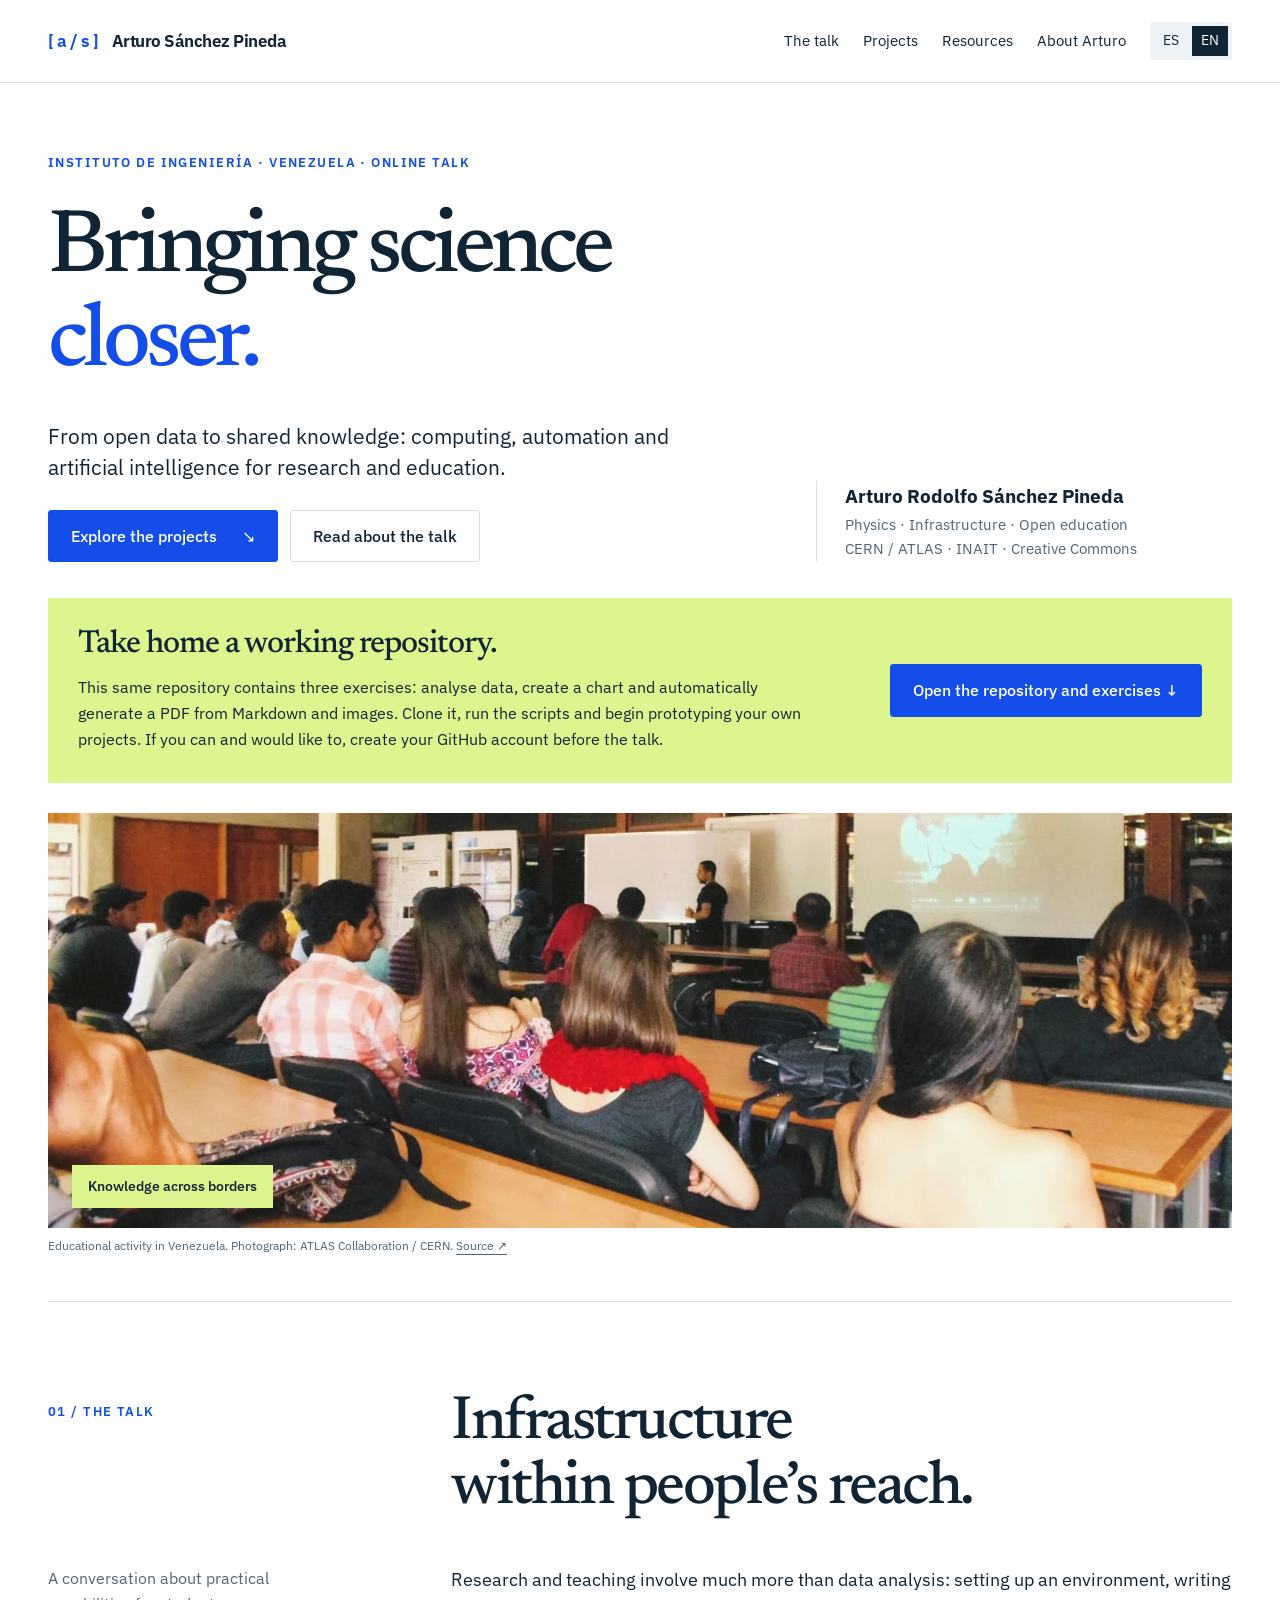
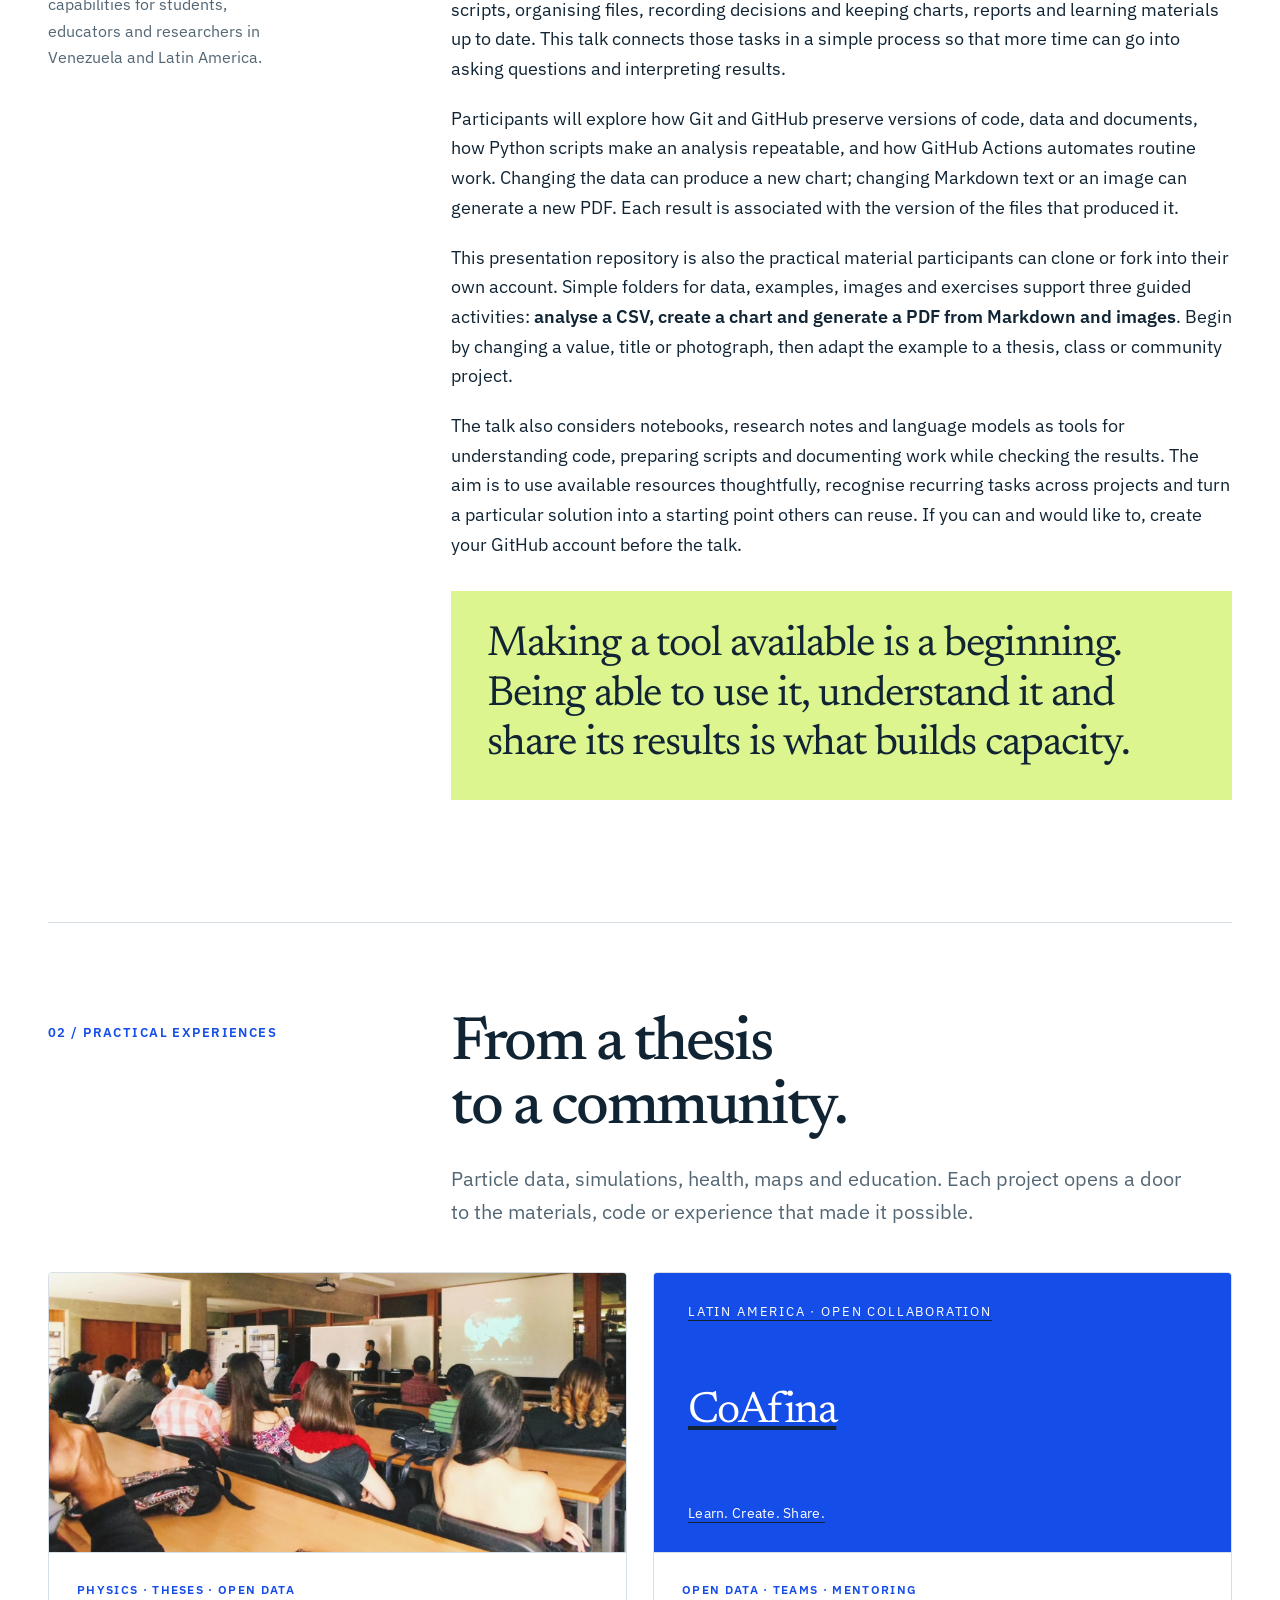
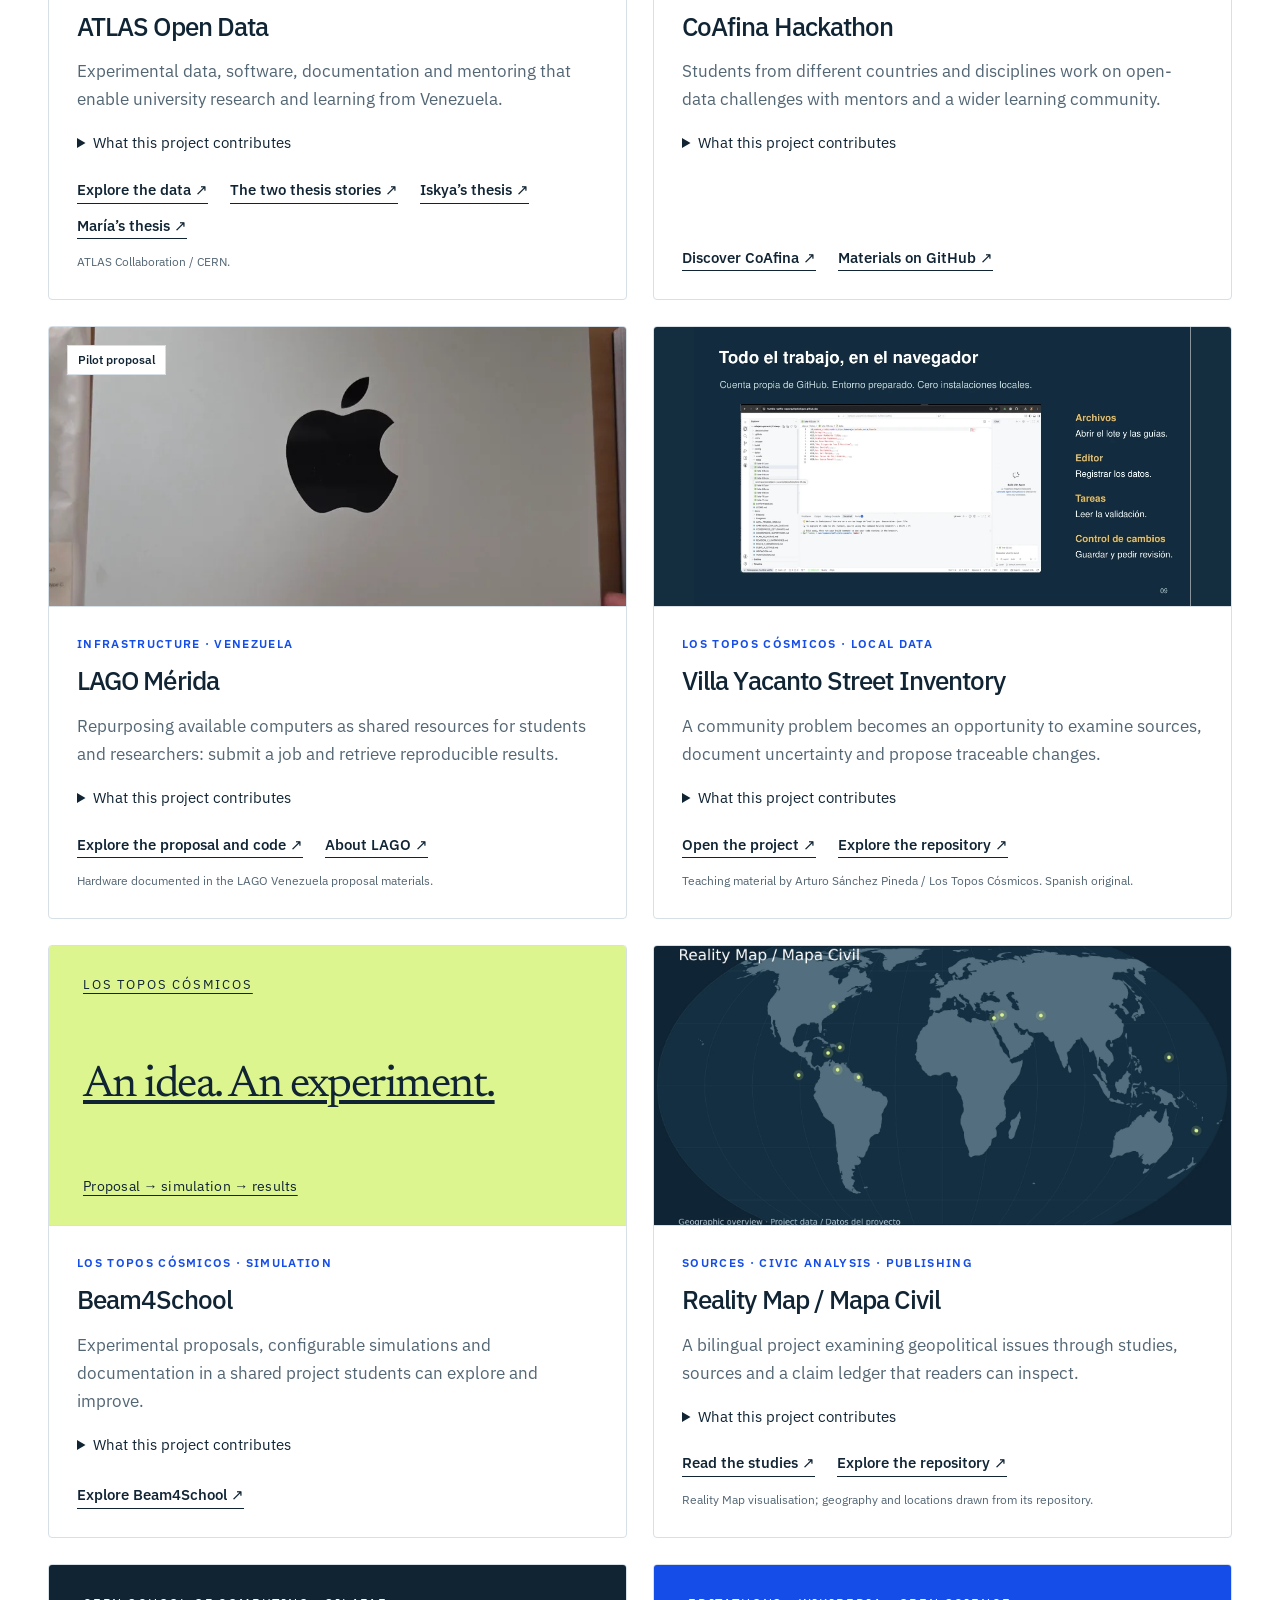
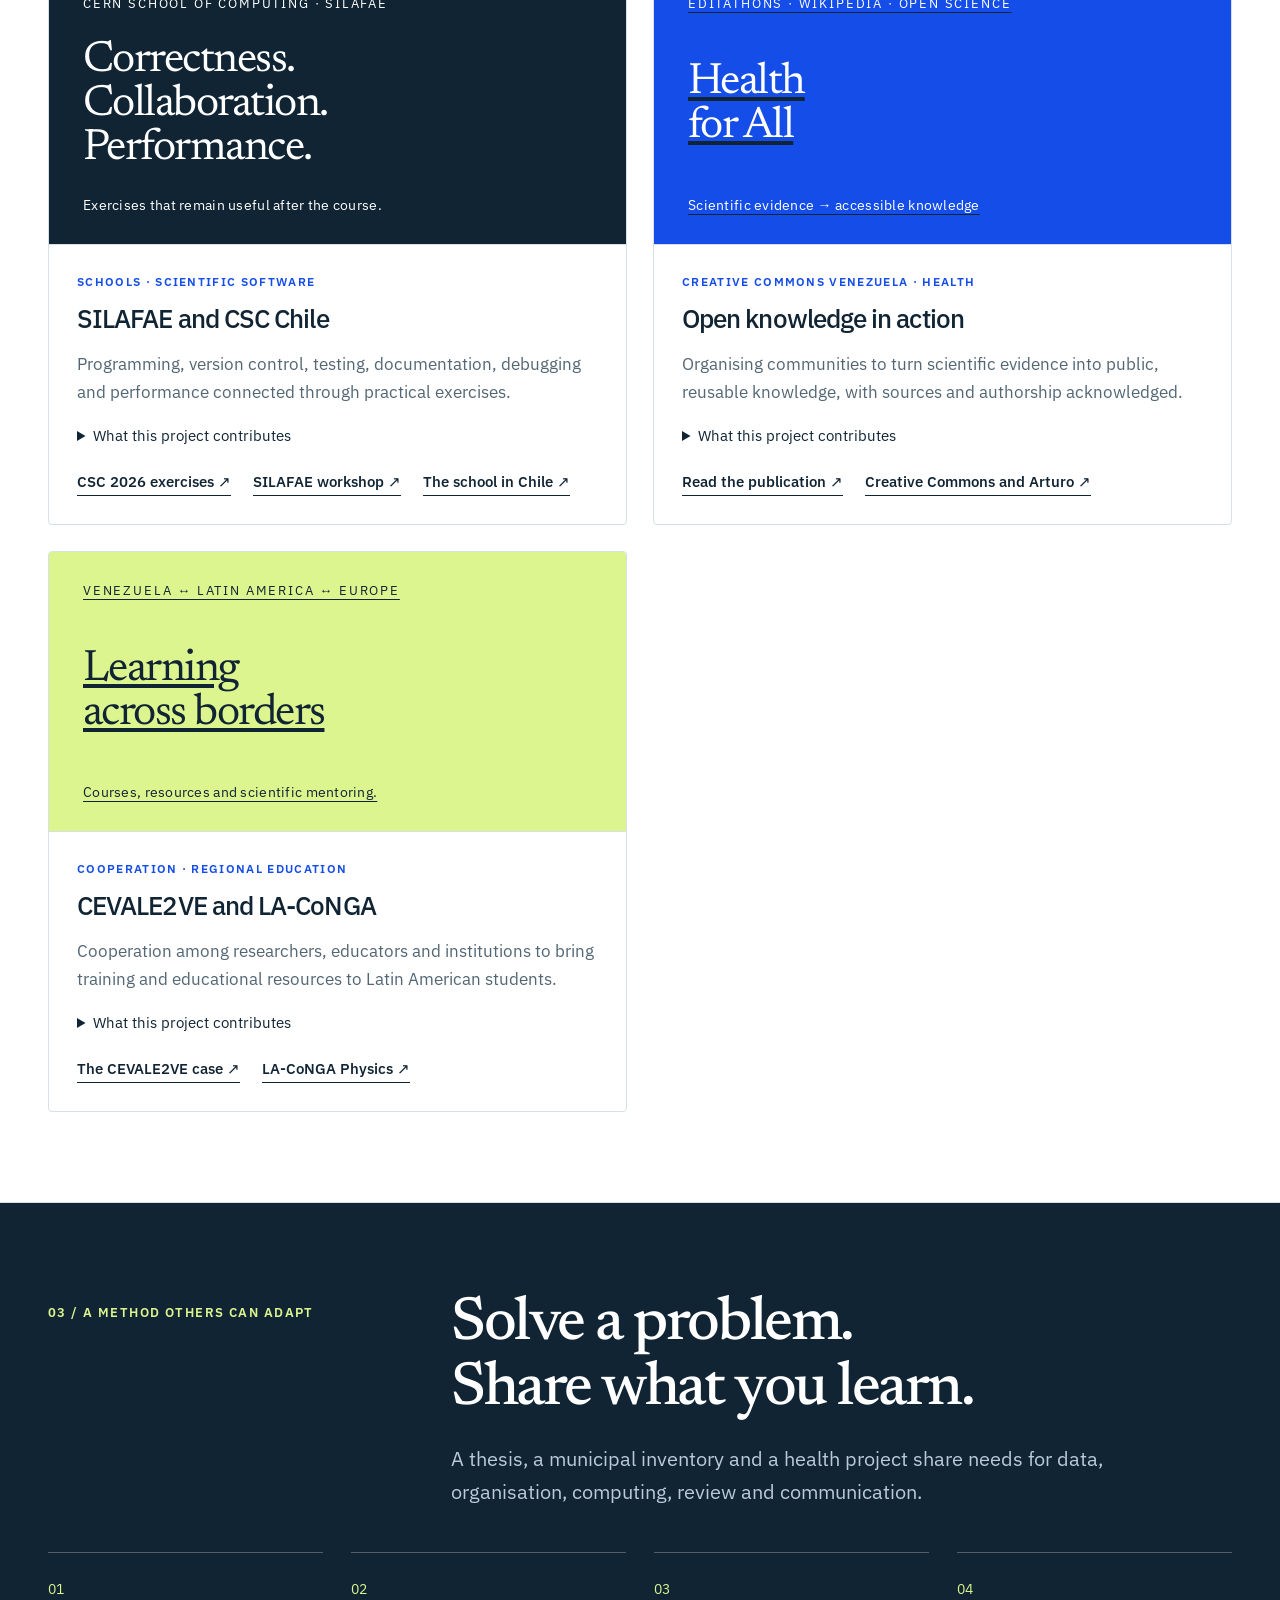
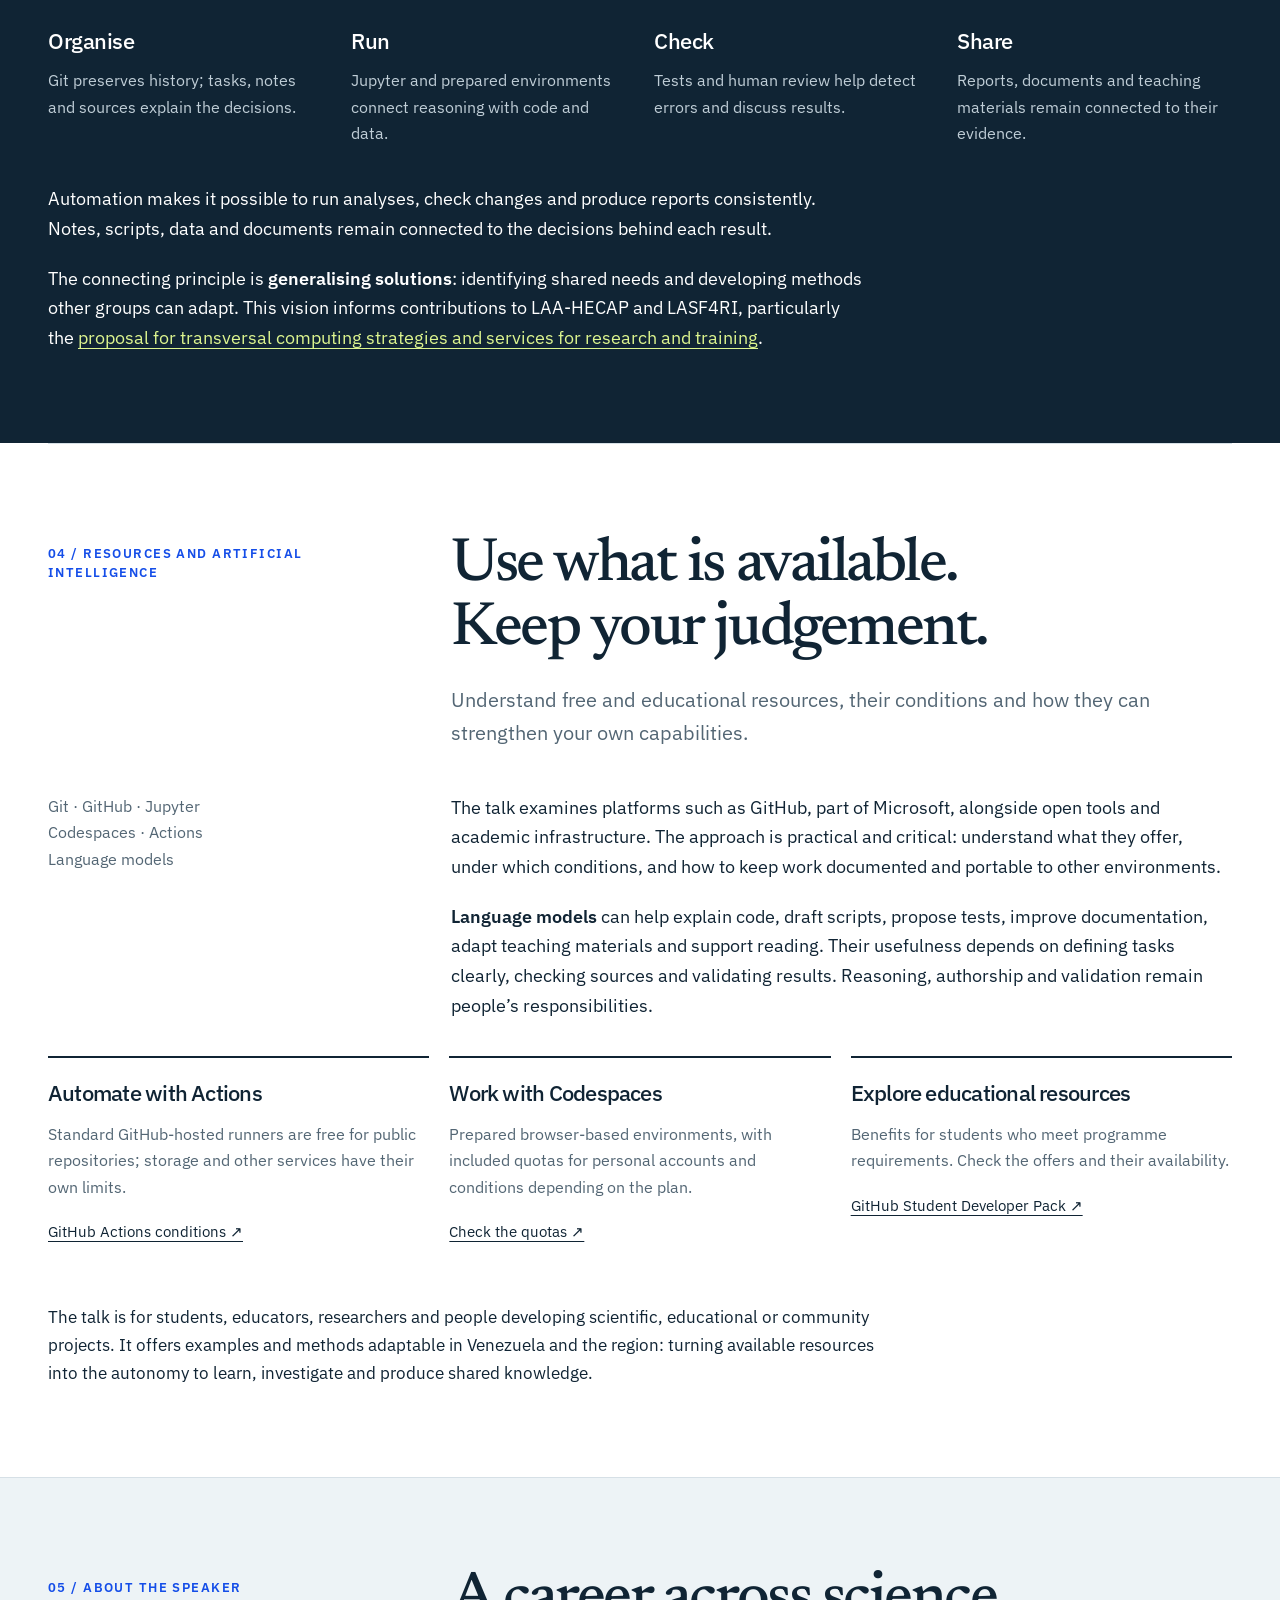
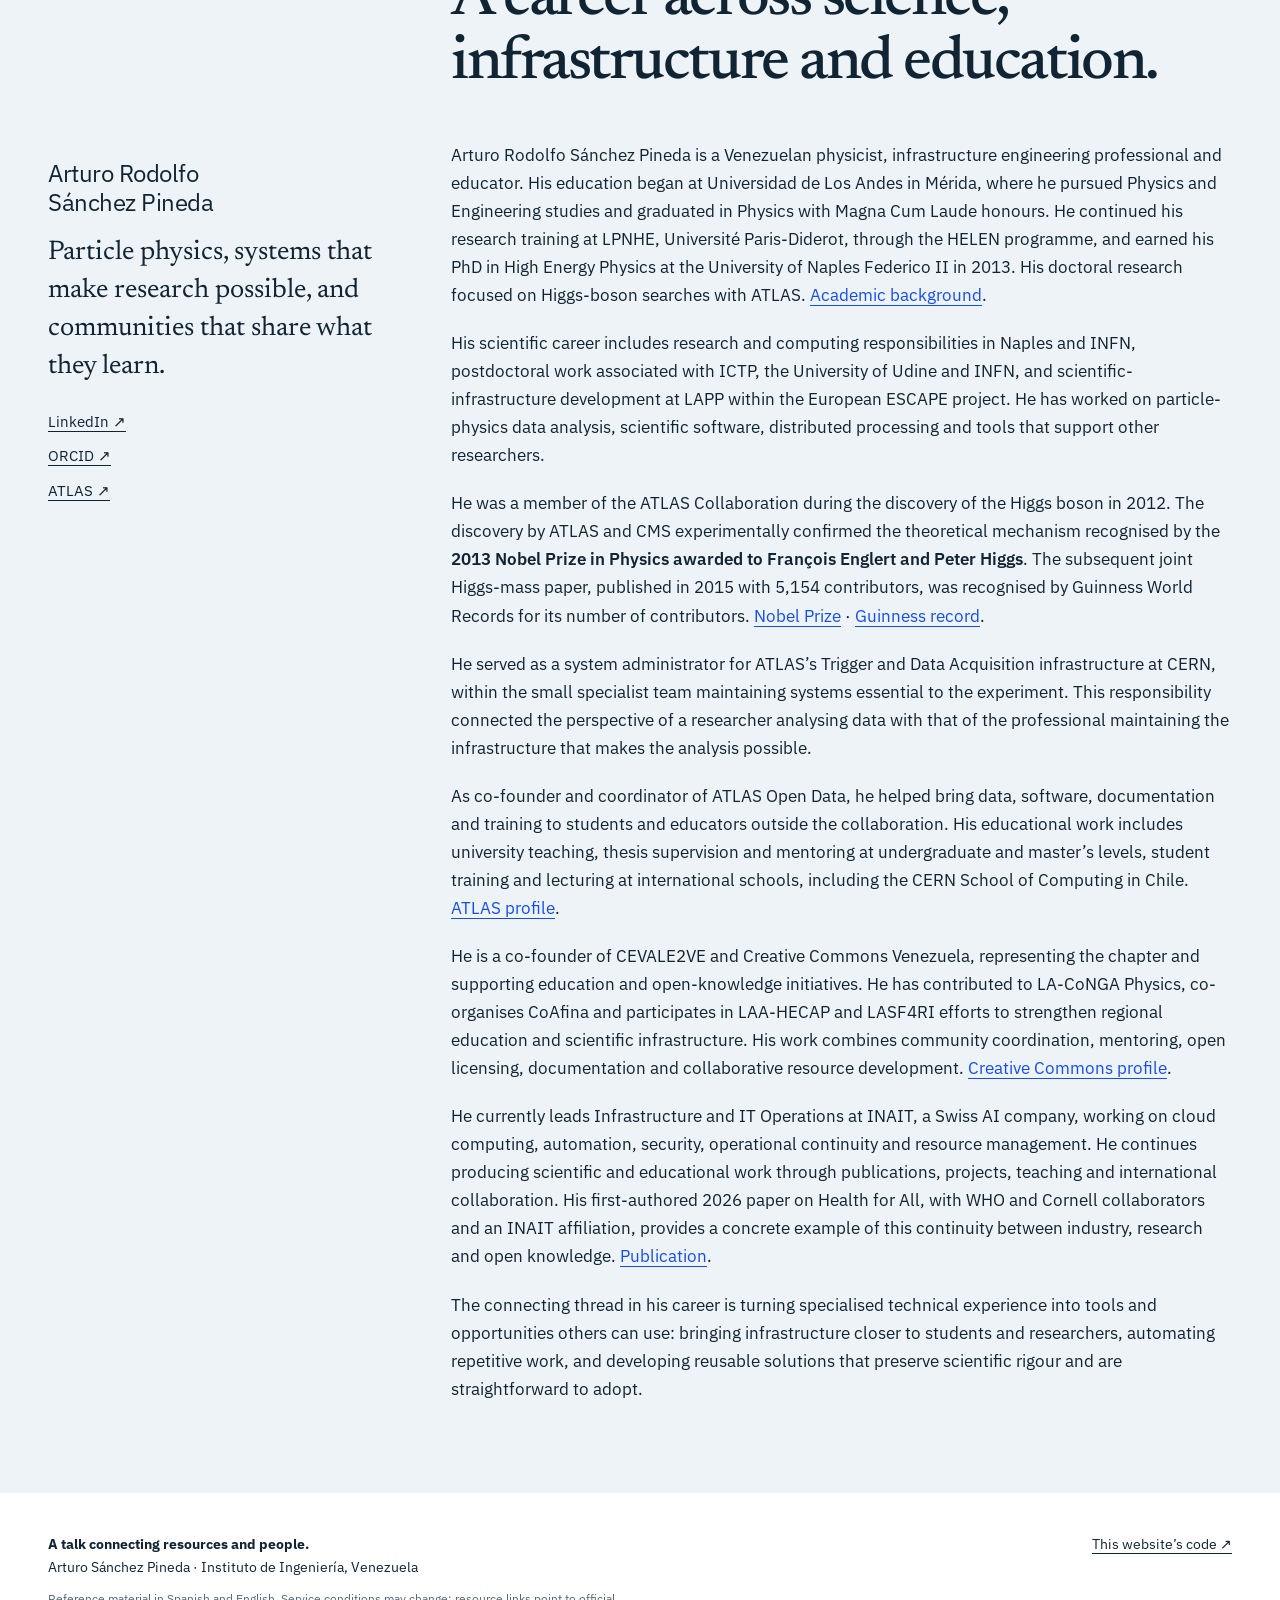
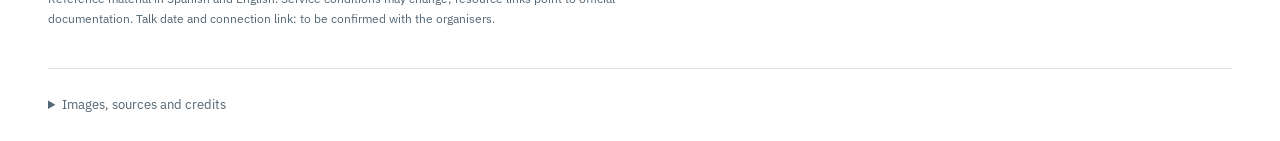
==== web/en.html @ 9b4fb4ff "Add bilingual presentation and three practical exercises" ====
<!doctype html>
<html lang="en"><head><meta charset="utf-8"><meta name="viewport" content="width=device-width,initial-scale=1">
<title>From Open Data to Shared Knowledge — Arturo Sánchez Pineda</title><meta name="description" content="An online talk by Arturo Sánchez Pineda for Instituto de Ingeniería, Venezuela. Computing, automation and artificial intelligence for research and education.">
<meta name="author" content="Arturo Rodolfo Sánchez Pineda"><meta name="theme-color" content="#102434">
<meta property="og:image" content="https://artfisica.github.io/presentacion-Instituto-de-Ingenieria-Venezuela/assets/atlas-venezuela.webp"><meta property="og:image:alt" content="Arturo teaching at an ATLAS Open Data educational event in Venezuela."><meta property="og:type" content="website"><meta property="og:title" content="From Open Data to Shared Knowledge"><meta property="og:description" content="An online talk by Arturo Sánchez Pineda for Instituto de Ingeniería, Venezuela. Computing, automation and artificial intelligence for research and education."><meta property="og:locale" content="en_US"><meta property="og:url" content="https://artfisica.github.io/presentacion-Instituto-de-Ingenieria-Venezuela/en.html">
<link rel="canonical" href="https://artfisica.github.io/presentacion-Instituto-de-Ingenieria-Venezuela/en.html"><link rel="alternate" hreflang="es" href="https://artfisica.github.io/presentacion-Instituto-de-Ingenieria-Venezuela/"><link rel="alternate" hreflang="en" href="https://artfisica.github.io/presentacion-Instituto-de-Ingenieria-Venezuela/en.html"><link rel="alternate" hreflang="x-default" href="https://artfisica.github.io/presentacion-Instituto-de-Ingenieria-Venezuela/">
<link rel="icon" type="image/svg+xml" href="assets/favicon.svg"><link rel="stylesheet" href="assets/style.css">
<link rel="preload" href="assets/fonts/ibm-plex-sans-latin-wght-normal.woff2" as="font" type="font/woff2" crossorigin>
</head><body>
<a class="skip" href="#main">Skip to content</a>
<header class="topbar"><nav class="wrap nav" aria-label="Main"><a class="brand" href="#"><span aria-hidden="true">[ a / s ]</span> Arturo Sánchez Pineda</a><div class="navlinks"><a href="#charla">The talk</a><a href="#proyectos">Projects</a><a href="#recursos">Resources</a><a href="#arturo">About Arturo</a><div class="language" aria-label="Language"><a href="index.html" lang="es" hreflang="es" class="" >ES</a><a href="en.html" lang="en" hreflang="en" class="selected" aria-current="page">EN</a></div></div></nav></header>
<main id="main">
<section class="hero wrap" aria-labelledby="hero-title"><div class="eyebrow">Instituto de Ingeniería · Venezuela · Online talk</div><h1 id="hero-title">Bringing science<br><em>closer.</em></h1>
<div class="hero-bottom"><div><p class="subtitle">From open data to shared knowledge: computing, automation and artificial intelligence for research and education.</p><div class="actions"><a class="button" href="#proyectos">Explore the projects <span aria-hidden="true">↘</span></a><a class="button secondary" href="#charla">Read about the talk</a></div></div><p class="speaker"><strong>Arturo Rodolfo Sánchez Pineda</strong>Physics · Infrastructure · Open education<br>CERN / ATLAS · INAIT · Creative Commons</p></div>
<aside class="takeaway"><div><h2>Take home a working repository.</h2><p>This same repository contains three exercises: analyse data, create a chart and automatically generate a PDF from Markdown and images. Clone it, run the scripts and begin prototyping your own projects. If you can and would like to, create your GitHub account before the talk.</p></div><a class="button" href="https://github.com/artfisica/presentacion-Instituto-de-Ingenieria-Venezuela#ejercicios">Open the repository and exercises ↓</a></aside>
<figure><div class="hero-image"><img src="assets/atlas-venezuela.webp" width="1600" height="799" alt="Arturo teaching at an ATLAS Open Data educational event in Venezuela." fetchpriority="high"><span class="image-label">Knowledge across borders</span></div><figcaption class="caption">Educational activity in Venezuela. Photograph: ATLAS Collaboration / CERN. <a href="https://atlas.cern/updates/blog/HEP-education-worldwide-with-atlas-open-data">Source ↗</a></figcaption></figure></section>
<section class="section wrap" id="charla"><div class="section-head"><div class="eyebrow">01 / The talk</div><h2>Infrastructure<br>within people’s reach.</h2></div><div class="intro-grid"><aside class="side-note">A conversation about practical capabilities for students, educators and researchers in Venezuela and Latin America.</aside><div class="prose"><p>Research and teaching involve much more than data analysis: setting up an environment, writing scripts, organising files, recording decisions and keeping charts, reports and learning materials up to date. This talk connects those tasks in a simple process so that more time can go into asking questions and interpreting results.</p><p>Participants will explore how Git and GitHub preserve versions of code, data and documents, how Python scripts make an analysis repeatable, and how GitHub Actions automates routine work. Changing the data can produce a new chart; changing Markdown text or an image can generate a new PDF. Each result is associated with the version of the files that produced it.</p><p>This presentation repository is also the practical material participants can clone or fork into their own account. Simple folders for data, examples, images and exercises support three guided activities: <strong>analyse a CSV, create a chart and generate a PDF from Markdown and images</strong>. Begin by changing a value, title or photograph, then adapt the example to a thesis, class or community project.</p><p>The talk also considers notebooks, research notes and language models as tools for understanding code, preparing scripts and documenting work while checking the results. The aim is to use available resources thoughtfully, recognise recurring tasks across projects and turn a particular solution into a starting point others can reuse. If you can and would like to, create your GitHub account before the talk.</p><blockquote class="callout">Making a tool available is a beginning. Being able to use it, understand it and share its results is what builds capacity.</blockquote></div></div></section>
<section class="section wrap" id="proyectos"><div class="section-head"><div class="eyebrow">02 / Practical experiences</div><div><h2>From a thesis<br>to a community.</h2><p>Particle data, simulations, health, maps and education. Each project opens a door to the materials, code or experience that made it possible.</p></div></div><div class="project-grid"><article class="project" id="project-atlas">
      <a class="figure-link" href="https://opendata.atlas.cern/" aria-label="Explore the data"><div class="project-visual"><img src="assets/atlas-venezuela.webp" alt="ATLAS Open Data education in Venezuela." class="" loading="lazy" width="1200" height="600"></div></a>
      <div class="project-body"><div class="eyebrow">Physics · Theses · Open data</div><h3>ATLAS Open Data</h3><p>Experimental data, software, documentation and mentoring that enable university research and learning from Venezuela.</p>
      <details><summary>What this project contributes</summary><p>Iskya García completed her master’s work at UCV under Arturo’s supervision, studying dark-matter candidates with ATLAS open data and simulations. María Di Domenico completed her undergraduate thesis at UCV by reconstructing W, Z and Higgs boson masses using ROOT, Jupyter and SWAN. Their work also became reusable educational material.</p></details>
      <div class="project-links"><a href="https://opendata.atlas.cern/">Explore the data <span aria-hidden="true">↗</span></a><a href="https://atlas.cern/updates/blog/HEP-education-worldwide-with-atlas-open-data">The two thesis stories <span aria-hidden="true">↗</span></a><a href="https://cds.cern.ch/record/2291838/">Iskya’s thesis <span aria-hidden="true">↗</span></a><a href="https://cds.cern.ch/record/2293251/">María’s thesis <span aria-hidden="true">↗</span></a></div><p class="credit">ATLAS Collaboration / CERN.</p></div>
    </article><article class="project" id="project-coafina">
      <a class="figure-link" href="https://laconga.redclara.net/hackathon/" aria-label="Discover CoAfina"><div class="project-visual"><div class="type-tile blue" aria-hidden="true"><div class="tile-kicker">Latin America · Open collaboration</div><div class="tile-title">CoAfina</div><div class="tile-bottom">Learn. Create. Share.</div></div></div></a>
      <div class="project-body"><div class="eyebrow">Open data · Teams · Mentoring</div><h3>CoAfina Hackathon</h3><p>Students from different countries and disciplines work on open-data challenges with mentors and a wider learning community.</p>
      <details><summary>What this project contributes</summary><p>Co-organised from its beginnings, CoAfina combines collaborative work, repositories, documentation and public demonstrations. An intensive event becomes reusable projects and relationships that continue afterwards. Creative Commons Venezuela, LA-CoNGA Physics, RedCLARA and CEDIA have contributed to this experience.</p></details>
      <div class="project-links"><a href="https://laconga.redclara.net/hackathon/">Discover CoAfina <span aria-hidden="true">↗</span></a><a href="https://github.com/laa-hecap/CoAfina-resources">Materials on GitHub <span aria-hidden="true">↗</span></a></div></div>
    </article><article class="project" id="project-lago">
      <a class="figure-link" href="https://github.com/laa-hecap/LAGO-merida-infra" aria-label="Explore the proposal and code"><div class="project-visual"><img src="assets/lago-mini.webp" alt="A Mac mini considered in the LAGO Venezuela computing proposal." class="mini" loading="lazy" width="1200" height="600"><span class="project-type">Pilot proposal</span></div></a>
      <div class="project-body"><div class="eyebrow">Infrastructure · Venezuela</div><h3>LAGO Mérida</h3><p>Repurposing available computers as shared resources for students and researchers: submit a job and retrieve reproducible results.</p>
      <details><summary>What this project contributes</summary><p>The proposal describes remote computing with automated workflows returning plots, reports and execution records. It is a bounded service for teaching and modest workloads, with clear responsibilities for access, preservation and data publication. It explores how existing equipment can expand local capabilities.</p></details>
      <div class="project-links"><a href="https://github.com/laa-hecap/LAGO-merida-infra">Explore the proposal and code <span aria-hidden="true">↗</span></a><a href="https://lagoproject.net/">About LAGO <span aria-hidden="true">↗</span></a></div><p class="credit">Hardware documented in the LAGO Venezuela proposal materials.</p></div>
    </article><article class="project" id="project-callejero">
      <a class="figure-link" href="https://los-topos-cosmicos.github.io/callejero-yacanto/" aria-label="Open the project"><div class="project-visual"><img src="assets/callejero.webp" alt="Teaching material showing browser-based files, editing, tasks and version control for the street inventory." class="contain" loading="lazy" width="1200" height="600"></div></a>
      <div class="project-body"><div class="eyebrow">Los Topos Cósmicos · Local data</div><h3>Villa Yacanto Street Inventory</h3><p>A community problem becomes an opportunity to examine sources, document uncertainty and propose traceable changes.</p>
      <details><summary>What this project contributes</summary><p>The workflow uses GitHub and Codespaces to review a street inventory. Contributions receive automated checks and human review. Students learn to explain a decision and preserve its supporting evidence; technical validation and municipal decisions have distinct responsibilities.</p></details>
      <div class="project-links"><a href="https://los-topos-cosmicos.github.io/callejero-yacanto/">Open the project <span aria-hidden="true">↗</span></a><a href="https://github.com/los-topos-cosmicos/callejero-yacanto">Explore the repository <span aria-hidden="true">↗</span></a></div><p class="credit">Teaching material by Arturo Sánchez Pineda / Los Topos Cósmicos. Spanish original.</p></div>
    </article><article class="project" id="project-beam">
      <a class="figure-link" href="https://github.com/los-topos-cosmicos/beam4school-proposal" aria-label="Explore Beam4School"><div class="project-visual"><div class="type-tile lime" aria-hidden="true"><div class="tile-kicker">Los Topos Cósmicos</div><div class="tile-title">An idea. An experiment.</div><div class="tile-bottom">Proposal → simulation → results</div></div></div></a>
      <div class="project-body"><div class="eyebrow">Los Topos Cósmicos · Simulation</div><h3>Beam4School</h3><p>Experimental proposals, configurable simulations and documentation in a shared project students can explore and improve.</p>
      <details><summary>What this project contributes</summary><p>The aim is an approachable entry point to demanding scientific tools. Students connect their parameter choices to the results and document their reasoning, progressively learning the computing that supports the experiment.</p></details>
      <div class="project-links"><a href="https://github.com/los-topos-cosmicos/beam4school-proposal">Explore Beam4School <span aria-hidden="true">↗</span></a></div></div>
    </article><article class="project" id="project-reality">
      <a class="figure-link" href="https://artfisica.github.io/reality-map/" aria-label="Read the studies"><div class="project-visual"><img src="assets/reality-map.webp" alt="A view of the Civilian Geopolitical Reality Map project." class="" loading="lazy" width="1200" height="600"></div></a>
      <div class="project-body"><div class="eyebrow">Sources · Civic analysis · Publishing</div><h3>Reality Map / Mapa Civil</h3><p>A bilingual project examining geopolitical issues through studies, sources and a claim ledger that readers can inspect.</p>
      <details><summary>What this project contributes</summary><p>The method distinguishes documented events, court decisions, findings, official positions, inferences and forecasts. Versioned documentation, checks and static publishing bring reproducibility practices into civic analysis. AI tools can assist; classification and review remain human responsibilities.</p></details>
      <div class="project-links"><a href="https://artfisica.github.io/reality-map/">Read the studies <span aria-hidden="true">↗</span></a><a href="https://github.com/artfisica/reality-map">Explore the repository <span aria-hidden="true">↗</span></a></div><p class="credit">Reality Map visualisation; geography and locations drawn from its repository.</p></div>
    </article><article class="project" id="project-csc">
      <a class="figure-link" href="https://github.com/artfisica/csc2026" aria-label="CSC 2026 exercises"><div class="project-visual"><div class="type-tile " aria-hidden="true"><div class="tile-kicker">CERN School of Computing · SILAFAE</div><div class="tile-title">Correctness.<br>Collaboration.<br>Performance.</div><div class="tile-bottom">Exercises that remain useful after the course.</div></div></div></a>
      <div class="project-body"><div class="eyebrow">Schools · Scientific software</div><h3>SILAFAE and CSC Chile</h3><p>Programming, version control, testing, documentation, debugging and performance connected through practical exercises.</p>
      <details><summary>What this project contributes</summary><p>Learning progresses from obtaining a correct result to collaborating on its development and improving its execution. Materials from SILAFAE and the CERN School of Computing in Chile can be reused in other courses, theses and research projects.</p></details>
      <div class="project-links"><a href="https://github.com/artfisica/csc2026">CSC 2026 exercises <span aria-hidden="true">↗</span></a><a href="https://github.com/laa-hecap/workshop-silafae-2024">SILAFAE workshop <span aria-hidden="true">↗</span></a><a href="https://indico.cern.ch/event/1551289/">The school in Chile <span aria-hidden="true">↗</span></a></div></div>
    </article><article class="project" id="project-commons">
      <a class="figure-link" href="https://www.alanrevista.org/ediciones/2026/1/art-6" aria-label="Read the publication"><div class="project-visual"><div class="type-tile blue" aria-hidden="true"><div class="tile-kicker">Editathons · Wikipedia · Open science</div><div class="tile-title">Health<br>for All</div><div class="tile-bottom">Scientific evidence → accessible knowledge</div></div></div></a>
      <div class="project-body"><div class="eyebrow">Creative Commons Venezuela · Health</div><h3>Open knowledge in action</h3><p>Organising communities to turn scientific evidence into public, reusable knowledge, with sources and authorship acknowledged.</p>
      <details><summary>What this project contributes</summary><p>Creative Commons Venezuela has supported partnerships, hackathons and editathons. Health for All, developed with WHO, Cornell and open-knowledge communities, brought experts and volunteers together to work on Wikipedia. The experience resulted in a scientific publication in 2026.</p></details>
      <div class="project-links"><a href="https://www.alanrevista.org/ediciones/2026/1/art-6">Read the publication <span aria-hidden="true">↗</span></a><a href="https://creativecommons.org/2021/08/24/meet-the-cc-summit-presenter-arturo-sanchez-pineda/">Creative Commons and Arturo <span aria-hidden="true">↗</span></a></div></div>
    </article><article class="project" id="project-education">
      <a class="figure-link" href="https://cds.cern.ch/record/2241903/" aria-label="The CEVALE2VE case"><div class="project-visual"><div class="type-tile lime" aria-hidden="true"><div class="tile-kicker">Venezuela ↔ Latin America ↔ Europe</div><div class="tile-title">Learning<br>across borders</div><div class="tile-bottom">Courses, resources and scientific mentoring.</div></div></div></a>
      <div class="project-body"><div class="eyebrow">Cooperation · Regional education</div><h3>CEVALE2VE and LA-CoNGA</h3><p>Cooperation among researchers, educators and institutions to bring training and educational resources to Latin American students.</p>
      <details><summary>What this project contributes</summary><p>These experiences help examine how courses, projects and academic relationships can be sustained across countries. Their value lies in connecting infrastructure, materials and human support so knowledge can circulate and endure.</p></details>
      <div class="project-links"><a href="https://cds.cern.ch/record/2241903/">The CEVALE2VE case <span aria-hidden="true">↗</span></a><a href="https://laconga.redclara.net/">LA-CoNGA Physics <span aria-hidden="true">↗</span></a></div></div>
    </article></div></section>
<section class="section method" id="metodo"><div class="wrap"><div class="section-head"><div class="eyebrow">03 / A method others can adapt</div><div><h2>Solve a problem.<br>Share what you learn.</h2><p>A thesis, a municipal inventory and a health project share needs for data, organisation, computing, review and communication.</p></div></div><div class="method-steps"><div class="method-step"><span>01</span><h3>Organise</h3><p>Git preserves history; tasks, notes and sources explain the decisions.</p></div><div class="method-step"><span>02</span><h3>Run</h3><p>Jupyter and prepared environments connect reasoning with code and data.</p></div><div class="method-step"><span>03</span><h3>Check</h3><p>Tests and human review help detect errors and discuss results.</p></div><div class="method-step"><span>04</span><h3>Share</h3><p>Reports, documents and teaching materials remain connected to their evidence.</p></div></div><div class="prose"><p>Automation makes it possible to run analyses, check changes and produce reports consistently. Notes, scripts, data and documents remain connected to the decisions behind each result.</p><p>The connecting principle is <strong>generalising solutions</strong>: identifying shared needs and developing methods other groups can adapt. This vision informs contributions to LAA-HECAP and LASF4RI, particularly the <a href="https://zenodo.org/records/13324266">proposal for transversal computing strategies and services for research and training</a>.</p></div></div></section>
<section class="section wrap" id="recursos"><div class="section-head"><div class="eyebrow">04 / Resources and artificial intelligence</div><div><h2>Use what is available.<br>Keep your judgement.</h2><p>Understand free and educational resources, their conditions and how they can strengthen your own capabilities.</p></div></div><div class="intro-grid"><aside class="side-note">Git · GitHub · Jupyter<br>Codespaces · Actions<br>Language models</aside><div class="prose"><p>The talk examines platforms such as GitHub, part of Microsoft, alongside open tools and academic infrastructure. The approach is practical and critical: understand what they offer, under which conditions, and how to keep work documented and portable to other environments.</p><p><strong>Language models</strong> can help explain code, draft scripts, propose tests, improve documentation, adapt teaching materials and support reading. Their usefulness depends on defining tasks clearly, checking sources and validating results. Reasoning, authorship and validation remain people’s responsibilities.</p></div></div><div class="resource-list"><article class="resource"><h3>Automate with Actions</h3><p>Standard GitHub-hosted runners are free for public repositories; storage and other services have their own limits.</p><a href="https://docs.github.com/en/billing/concepts/product-billing/github-actions">GitHub Actions conditions ↗</a></article><article class="resource"><h3>Work with Codespaces</h3><p>Prepared browser-based environments, with included quotas for personal accounts and conditions depending on the plan.</p><a href="https://docs.github.com/en/billing/concepts/product-billing/github-codespaces">Check the quotas ↗</a></article><article class="resource"><h3>Explore educational resources</h3><p>Benefits for students who meet programme requirements. Check the offers and their availability.</p><a href="https://education.github.com/pack/">GitHub Student Developer Pack ↗</a></article></div><p class="end-note">The talk is for students, educators, researchers and people developing scientific, educational or community projects. It offers examples and methods adaptable in Venezuela and the region: turning available resources into the autonomy to learn, investigate and produce shared knowledge.</p></section>
<section class="section bio" id="arturo"><div class="wrap"><div class="section-head"><div class="eyebrow">05 / About the speaker</div><h2>A career across science,<br>infrastructure and education.</h2></div><div class="bio-grid"><aside class="bio-aside"><p class="name">Arturo Rodolfo<br>Sánchez Pineda</p><p class="bio-summary">Particle physics, systems that make research possible, and communities that share what they learn.</p><div class="profile-links"><a href="https://www.linkedin.com/in/arturo-sanchez-pineda/">LinkedIn ↗</a><a href="https://orcid.org/0000-0001-8241-7835">ORCID ↗</a><a href="https://atlas.cern/authors/arturo-sanchez-pineda">ATLAS ↗</a></div></aside><div class="prose"><p>Arturo Rodolfo Sánchez Pineda is a Venezuelan physicist, infrastructure engineering professional and educator. His education began at Universidad de Los Andes in Mérida, where he pursued Physics and Engineering studies and graduated in Physics with Magna Cum Laude honours. He continued his research training at LPNHE, Université Paris-Diderot, through the HELEN programme, and earned his PhD in High Energy Physics at the University of Naples Federico II in 2013. His doctoral research focused on Higgs-boson searches with ATLAS. <a href="https://twiki.org/p/pub/Main/ArturoSanchez/Arturo_Sanchez_Curriculum_June_2016.pdf">Academic background</a>.</p><p>His scientific career includes research and computing responsibilities in Naples and INFN, postdoctoral work associated with ICTP, the University of Udine and INFN, and scientific-infrastructure development at LAPP within the European ESCAPE project. He has worked on particle-physics data analysis, scientific software, distributed processing and tools that support other researchers.</p><p>He was a member of the ATLAS Collaboration during the discovery of the Higgs boson in 2012. The discovery by ATLAS and CMS experimentally confirmed the theoretical mechanism recognised by the <strong>2013 Nobel Prize in Physics awarded to François Englert and Peter Higgs</strong>. The subsequent joint Higgs-mass paper, published in 2015 with 5,154 contributors, was recognised by Guinness World Records for its number of contributors. <a href="https://www.nobelprize.org/prizes/physics/2013/press-release/">Nobel Prize</a> · <a href="https://www.guinnessworldrecords.com/world-records/421538-most-contributors-to-a-research-paper">Guinness record</a>.</p><p>He served as a system administrator for ATLAS’s Trigger and Data Acquisition infrastructure at CERN, within the small specialist team maintaining systems essential to the experiment. This responsibility connected the perspective of a researcher analysing data with that of the professional maintaining the infrastructure that makes the analysis possible.</p><p>As co-founder and coordinator of ATLAS Open Data, he helped bring data, software, documentation and training to students and educators outside the collaboration. His educational work includes university teaching, thesis supervision and mentoring at undergraduate and master’s levels, student training and lecturing at international schools, including the CERN School of Computing in Chile. <a href="https://atlas.cern/authors/arturo-sanchez-pineda">ATLAS profile</a>.</p><p>He is a co-founder of CEVALE2VE and Creative Commons Venezuela, representing the chapter and supporting education and open-knowledge initiatives. He has contributed to LA-CoNGA Physics, co-organises CoAfina and participates in LAA-HECAP and LASF4RI efforts to strengthen regional education and scientific infrastructure. His work combines community coordination, mentoring, open licensing, documentation and collaborative resource development. <a href="https://creativecommons.org/2021/08/24/meet-the-cc-summit-presenter-arturo-sanchez-pineda/">Creative Commons profile</a>.</p><p>He currently leads Infrastructure and IT Operations at INAIT, a Swiss AI company, working on cloud computing, automation, security, operational continuity and resource management. He continues producing scientific and educational work through publications, projects, teaching and international collaboration. His first-authored 2026 paper on Health for All, with WHO and Cornell collaborators and an INAIT affiliation, provides a concrete example of this continuity between industry, research and open knowledge. <a href="https://www.alanrevista.org/ediciones/2026/1/art-6">Publication</a>.</p><p>The connecting thread in his career is turning specialised technical experience into tools and opportunities others can use: bringing infrastructure closer to students and researchers, automating repetitive work, and developing reusable solutions that preserve scientific rigour and are straightforward to adopt.</p></div></div></div></section>
</main>
<footer class="wrap"><div class="footer"><div><strong>A talk connecting resources and people.</strong><br>Arturo Sánchez Pineda · Instituto de Ingeniería, Venezuela<small>Reference material in Spanish and English. Service conditions may change; resource links point to official documentation. Talk date and connection link: to be confirmed with the organisers.</small></div><a href="https://github.com/artfisica/presentacion-Instituto-de-Ingenieria-Venezuela">This website’s code ↗</a></div><details class="credits"><summary>Images, sources and credits</summary><p>Photographs and materials document the projects. Teaching photograph: ATLAS Collaboration / CERN, from the linked article. LAGO equipment and street-inventory slide: project materials supplied by Arturo. Map: Natural Earth geometry and Reality Map repository data. IBM Plex Sans and Newsreader fonts are distributed under the SIL Open Font License. Institution and platform names identify collaborations and resources; they do not imply sponsorship of this talk.</p></details></footer>
</body></html>
---- web/assets/style.css ----
@font-face{font-family:Plex;src:url('fonts/ibm-plex-sans-latin-wght-normal.woff2') format('woff2');font-weight:100 900;font-display:swap}
@font-face{font-family:Newsreader;src:url('fonts/newsreader-latin-wght-normal.woff2') format('woff2');font-weight:200 800;font-display:swap}
:root{--ink:#102434;--muted:#536674;--paper:#fff;--soft:#edf3f6;--blue:#144de8;--lime:#ddf58f;--line:#d6e0e6;--serif:Newsreader,Georgia,serif;--sans:Plex,Arial,sans-serif;scroll-behavior:smooth;scroll-padding-top:100px}
*{box-sizing:border-box}body{margin:0;background:var(--paper);color:var(--ink);font:18px/1.65 var(--sans)}a{color:inherit;text-underline-offset:4px}a:hover{color:var(--blue)}button,a{-webkit-tap-highlight-color:transparent}a:focus-visible,button:focus-visible,summary:focus-visible{outline:3px solid var(--blue);outline-offset:5px}img{max-width:100%;display:block}h1,h2,h3,p,figure{margin:0}h1,h2,h3{font-weight:500;line-height:1.05}h1,h2{font-family:var(--serif)}h1{font-size:clamp(3.6rem,7vw,6.8rem);letter-spacing:-.055em;max-width:880px}h2{font-size:clamp(2.6rem,4.8vw,4.8rem);letter-spacing:-.04em}h3{font-size:1.65rem;letter-spacing:-.035em;line-height:1.15}.wrap{width:min(1240px,calc(100% - 96px));margin:auto}.skip{position:absolute;top:-100px;left:20px;background:white;padding:12px;z-index:10}.skip:focus{top:10px}.topbar{position:sticky;top:0;z-index:5;background:rgba(255,255,255,.96);border-bottom:1px solid var(--line);backdrop-filter:blur(12px)}.nav{min-height:82px;display:flex;align-items:center;justify-content:space-between;gap:25px}.brand{font-size:17px;font-weight:650;text-decoration:none;letter-spacing:-.03em;white-space:nowrap}.brand span{color:var(--blue);margin-right:10px}.navlinks{display:flex;align-items:center;gap:24px;font-size:15px}.navlinks a{text-decoration:none}.language{display:flex;gap:4px;padding:4px;background:var(--soft);border-radius:3px}.language a{padding:3px 9px;font-size:14px}.language .selected{background:var(--ink);color:white}.eyebrow{font-size:13px;letter-spacing:.11em;text-transform:uppercase;font-weight:600;line-height:1.5}.hero{padding:70px 0 45px}.hero .eyebrow{color:var(--blue);margin-bottom:30px}.hero h1 em{font-style:normal;color:var(--blue)}.hero-bottom{display:grid;grid-template-columns:1.7fr 1fr;gap:60px;margin:30px 0 36px;align-items:end}.subtitle{font-size:21px;line-height:1.5;max-width:650px}.speaker{border-left:1px solid var(--line);padding-left:28px;font-size:15px;color:var(--muted)}.speaker strong{font-size:19px;color:var(--ink);display:block}.actions{display:flex;gap:12px;flex-wrap:wrap;margin-top:26px}.button{display:inline-flex;align-items:center;justify-content:center;gap:25px;background:var(--blue);color:white;border:1px solid var(--blue);padding:12px 22px;font-size:16px;font-weight:500;text-decoration:none;border-radius:3px}.button:hover{background:#0935a9;color:white}.button.secondary{background:white;color:var(--ink);border-color:var(--line)}.button.secondary:hover{border-color:var(--blue);color:var(--blue)}.hero-image{position:relative;overflow:hidden;background:var(--ink);aspect-ratio:2.85}.hero-image img{width:100%;height:100%;object-fit:cover;object-position:center 57%}.hero-image .image-label{position:absolute;bottom:20px;left:24px;background:var(--lime);color:var(--ink);padding:10px 16px;font-size:14px;font-weight:550}.caption{font-size:12px;color:var(--muted);margin-top:8px}.section{padding:90px 0;border-top:1px solid var(--line)}.section-head{display:grid;grid-template-columns:1fr 2.2fr;gap:48px;margin-bottom:44px}.section-head .eyebrow{color:var(--blue);padding-top:10px}.section-head p{font-size:20px;color:var(--muted);margin-top:20px;max-width:740px}.intro-grid{display:grid;grid-template-columns:1fr 2.2fr;gap:48px}.side-note{color:var(--muted);font-size:16px;max-width:230px}.prose p+p{margin-top:20px}.prose a{color:var(--blue)}.prose{max-width:820px}.prose strong{font-weight:600}.callout{font:clamp(1.8rem,3.3vw,2.9rem)/1.17 var(--serif);letter-spacing:-.025em;background:var(--lime);padding:30px 36px;margin:32px 0}.project-grid{display:grid;grid-template-columns:repeat(2,minmax(0,1fr));gap:26px}.project{border:1px solid var(--line);border-radius:4px;overflow:hidden;background:#fff;display:flex;flex-direction:column}.project-visual{height:260px;overflow:hidden;background:var(--soft);position:relative;border-bottom:1px solid var(--line)}.project-visual img{width:100%;height:100%;object-fit:cover;transition:transform .3s}.project:hover .project-visual img{transform:scale(1.025)}.project-visual img.contain{object-fit:contain;background:#142e40}.project-visual .mini{object-fit:cover;object-position:center 52%}.project-body{padding:28px;display:flex;flex-direction:column;flex:1}.project .eyebrow{font-size:12px;color:var(--blue);margin-bottom:12px}.project p{font-size:17px;line-height:1.65;color:var(--muted);margin-top:16px}.project-links{display:flex;flex-wrap:wrap;gap:10px 22px;padding-top:22px;margin-top:auto;font-size:15px;font-weight:550}.project-links a{text-decoration:none;border-bottom:1px solid var(--ink)}.project-links a:hover{border-color:var(--blue)}.project details{margin-top:18px;font-size:16px}.project details summary{cursor:pointer;font-size:15px;color:var(--ink);text-underline-offset:4px}.project details p{font-size:16px}.project .credit{font-size:12px;margin-top:14px;line-height:1.5}.project-type{position:absolute;left:18px;top:18px;background:white;padding:4px 10px;border:1px solid var(--line);font-size:12px;font-weight:550}.type-tile{height:100%;padding:28px 34px;display:flex;flex-direction:column;justify-content:space-between;background:var(--ink);color:white}.type-tile.blue{background:var(--blue)}.type-tile.lime{background:var(--lime);color:var(--ink)}.type-tile .tile-title{font:54px/1 var(--serif);letter-spacing:-.035em}.type-tile .tile-bottom{font:14px/1.5 var(--sans);letter-spacing:.02em}.type-tile .tile-kicker{font-size:13px;letter-spacing:.14em;text-transform:uppercase}.method{background:var(--ink);color:#fff}.method .eyebrow{color:var(--lime)}.method .section-head p{color:#b8cbd7}.method-steps{display:grid;grid-template-columns:repeat(4,1fr);gap:28px;margin-top:42px}.method-step{border-top:1px solid #52606a;padding-top:20px}.method-step span{font-size:14px;color:var(--lime)}.method-step h3{font-size:22px;letter-spacing:-.02em;margin-top:25px}.method-step p{font-size:16px;color:#c0ced7;margin-top:14px}.method .prose{margin-top:38px}.method .prose a{color:var(--lime)}.resource-list{display:grid;grid-template-columns:repeat(3,1fr);gap:20px;margin-top:35px}.resource{border-top:2px solid var(--ink);padding:22px 0}.resource h3{font-size:22px}.resource p{font-size:16px;color:var(--muted);margin:16px 0}.resource a{font-size:15px}.bio{background:var(--soft)}.bio-grid{display:grid;grid-template-columns:1fr 2.2fr;gap:48px}.bio-aside p{font-size:17px;margin-top:18px;color:var(--muted)}.bio-aside .name{font-size:24px;line-height:1.2;letter-spacing:-.02em;color:var(--ink)}.profile-links{display:flex;flex-direction:column;gap:10px;font-size:15px;margin-top:24px}.bio .prose p{font-size:17px}.bio-summary{font:27px/1.4 var(--serif)!important;color:var(--ink)!important}.footer{padding:40px 0;font-size:14px;display:flex;align-items:start;justify-content:space-between;gap:30px}.footer small{display:block;color:var(--muted);max-width:640px;margin-top:10px;font-size:12px}.end-note{margin-top:35px;font-size:17px;max-width:850px}.credits{padding:25px 0;border-top:1px solid var(--line);font-size:13px;color:var(--muted)}.credits summary{cursor:pointer}.credits p{margin-top:12px;max-width:880px}.view-more{margin-top:40px}.reading-label{font-size:14px;color:var(--muted);margin-top:22px}.figure-link{display:block}.figure-link:focus-visible{outline-offset:-5px}
@media(min-width:1500px){.hero-image{aspect-ratio:3.15}}
@media(max-width:950px){.wrap{width:calc(100% - 48px)}.navlinks{gap:14px}.hero-bottom{gap:30px}.section-head,.intro-grid,.bio-grid{grid-template-columns:1fr 2.5fr;gap:25px}.project-visual{height:220px}.project-body{padding:22px}.method-steps{grid-template-columns:repeat(2,1fr)}.resource-list{grid-template-columns:1fr}.resource{display:grid;grid-template-columns:1fr 1.5fr;gap:20px}.resource p{margin:0}.resource a{grid-column:2}}
@media(max-width:650px){body{font-size:17px}.wrap{width:calc(100% - 36px)}.nav{min-height:70px;gap:10px}.brand{font-size:15px}.navlinks>a{display:none}.navlinks{gap:0}.hero{padding-top:40px}.hero h1{font-size:3.65rem}.hero .eyebrow{font-size:12px;margin-bottom:23px}.hero-bottom{display:block;margin-top:24px}.subtitle{font-size:19px}.speaker{margin-top:28px;padding-left:0;border:0}.hero-image{aspect-ratio:1.55}.hero-image img{object-position:57% center}.hero-image .image-label{bottom:12px;left:12px;font-size:12px;padding:7px 10px}.section{padding:58px 0}.section-head,.intro-grid,.bio-grid{display:block}.section-head .eyebrow{margin-bottom:20px}.section-head p{font-size:18px}.side-note{max-width:none;margin-bottom:26px}.project-grid{grid-template-columns:1fr;gap:22px}.project-visual{height:230px}.callout{padding:24px}.method-steps{gap:28px 20px}.method-step h3{font-size:20px}.method-step p{font-size:15px}.bio-aside{margin-bottom:35px}.profile-links{flex-direction:row;flex-wrap:wrap;gap:16px}.resource{display:block}.resource p{margin:15px 0}.footer{display:block}.footer>a{display:inline-block;margin-top:18px}.type-tile .tile-title{font-size:48px}}
@media(prefers-reduced-motion:reduce){:root{scroll-behavior:auto}.project-visual img{transition:none}}
@media print{.topbar,.actions,.language,.skip{display:none}.wrap{width:100%}.section{padding:30px 0}.project{break-inside:avoid}.hero-image{max-height:260px}.method{background:white;color:var(--ink)}.method p,.method .eyebrow,.method .prose a,.method-step span{color:var(--ink)!important}.bio{background:white}details{display:block}details>*{display:block}}

/* Keep three-line teaching tiles readable on every card size. */
.type-tile{gap:12px}.type-tile .tile-title{font-size:44px}.project-visual{min-height:280px}
@media(max-width:650px){.type-tile .tile-title{font-size:39px}.type-tile{padding:24px}.brand span{margin-right:5px}.language a{padding:3px 7px}}
@media(max-width:360px){.brand{font-size:13px}.hero h1{font-size:3.2rem}}

.takeaway{display:grid;grid-template-columns:1fr auto;align-items:center;gap:28px;padding:30px;background:var(--lime);margin-bottom:30px}.takeaway h2{font-size:32px;letter-spacing:-.03em}.takeaway p{font-size:16px;margin-top:12px;max-width:740px}.takeaway .button{white-space:nowrap}
@media(max-width:950px){.takeaway{grid-template-columns:1fr}.takeaway .button{justify-self:start;white-space:normal}}
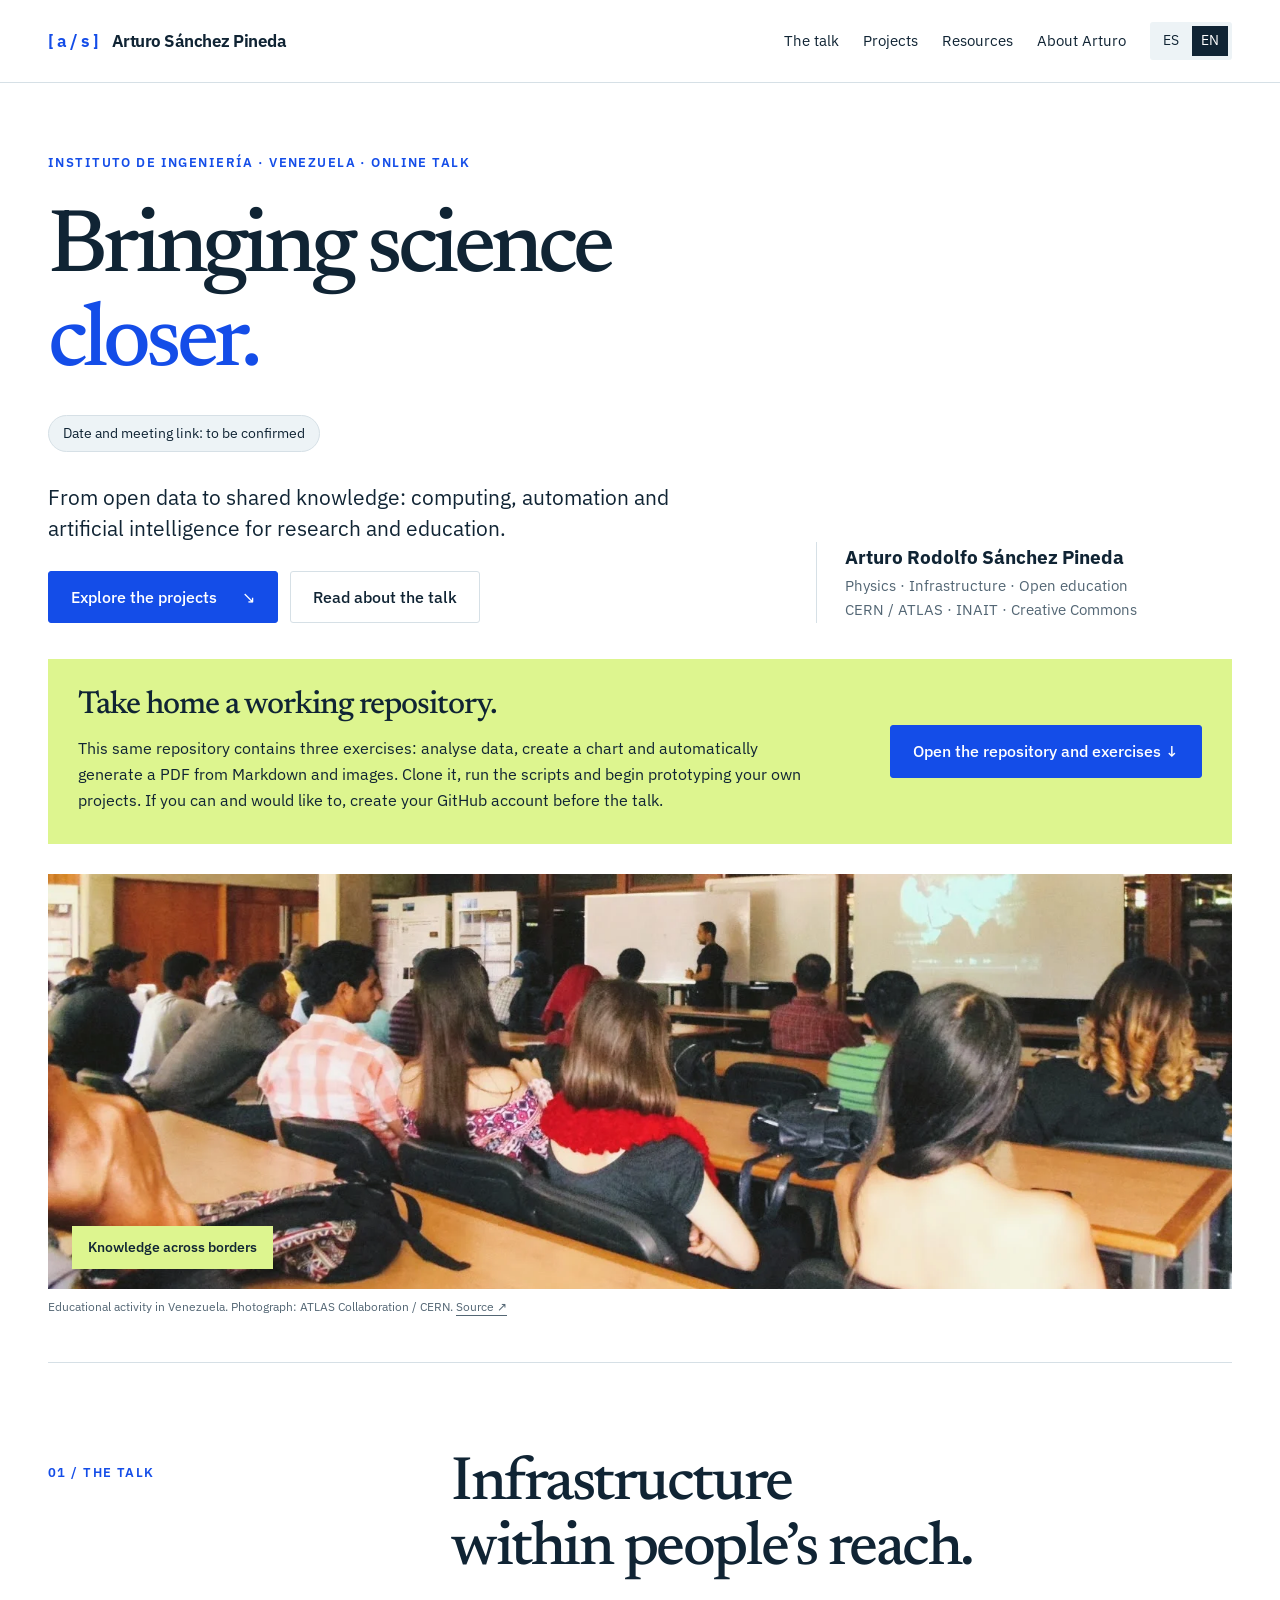
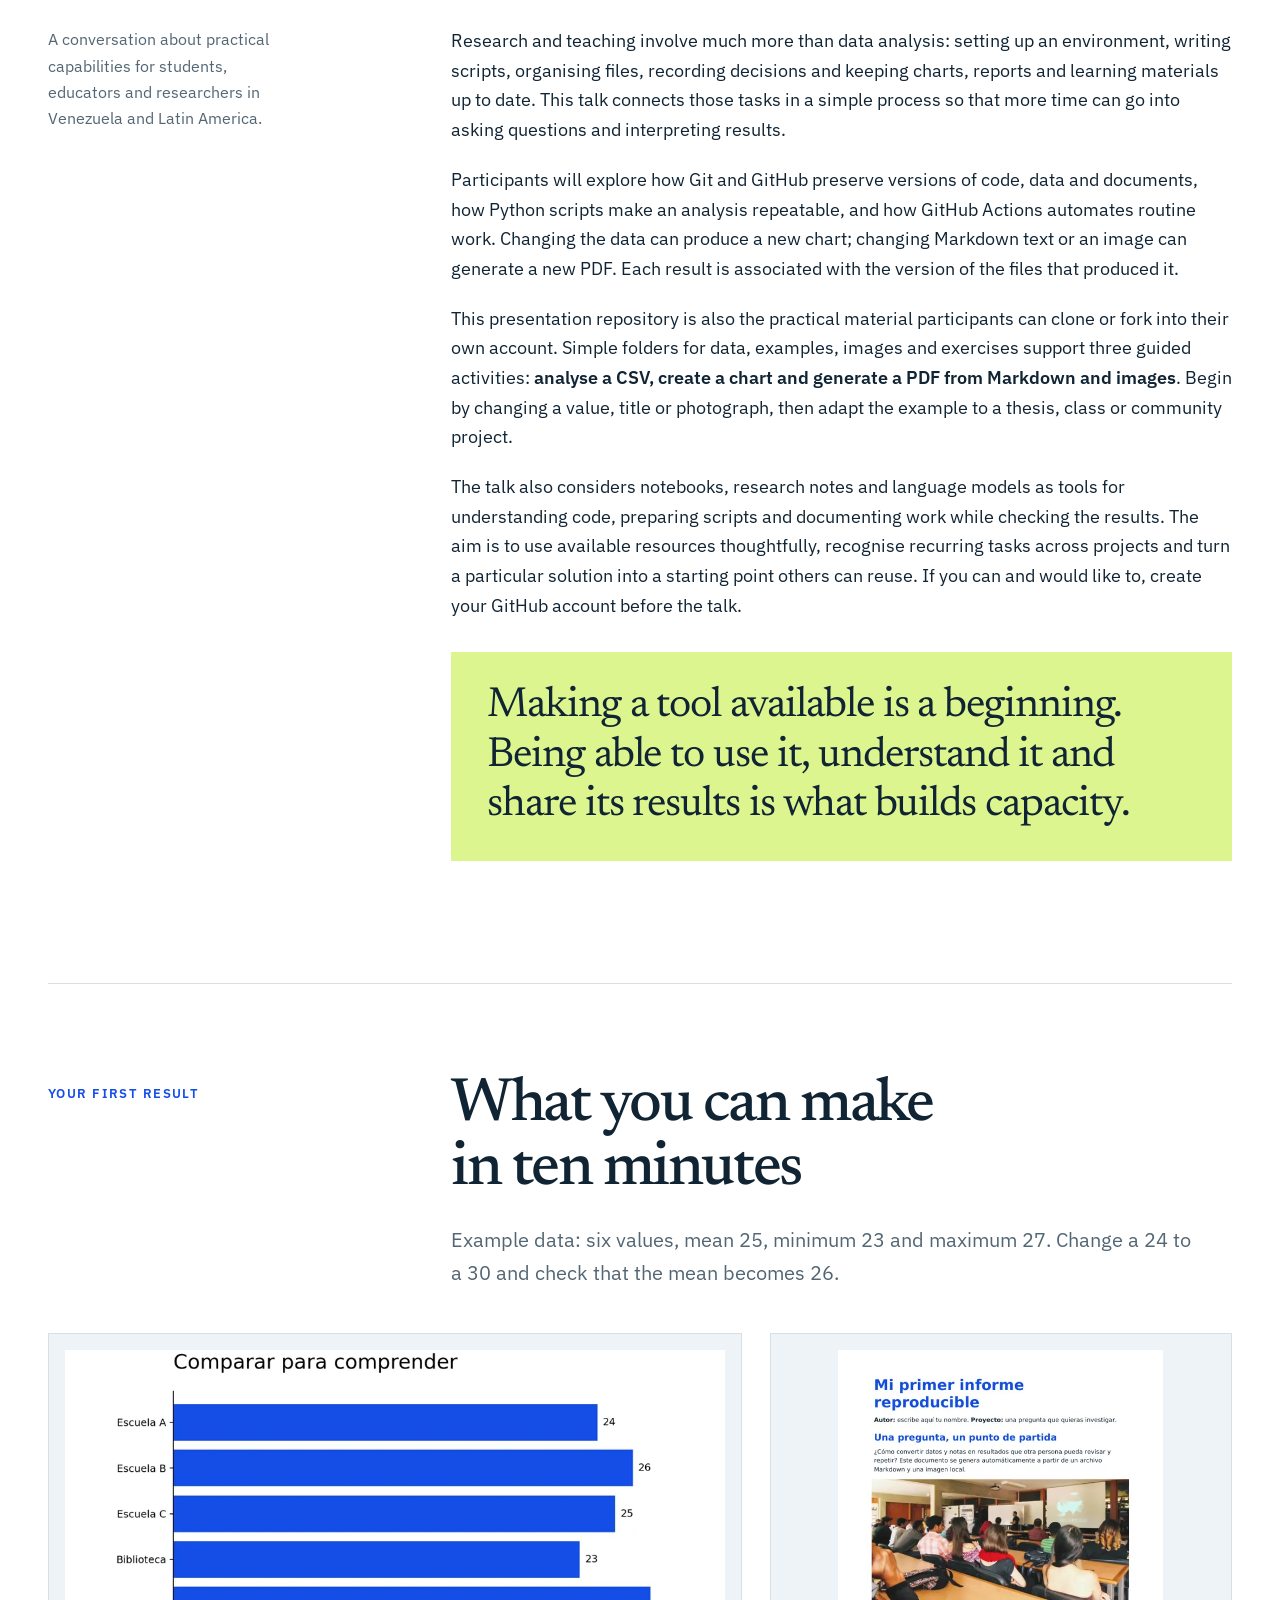
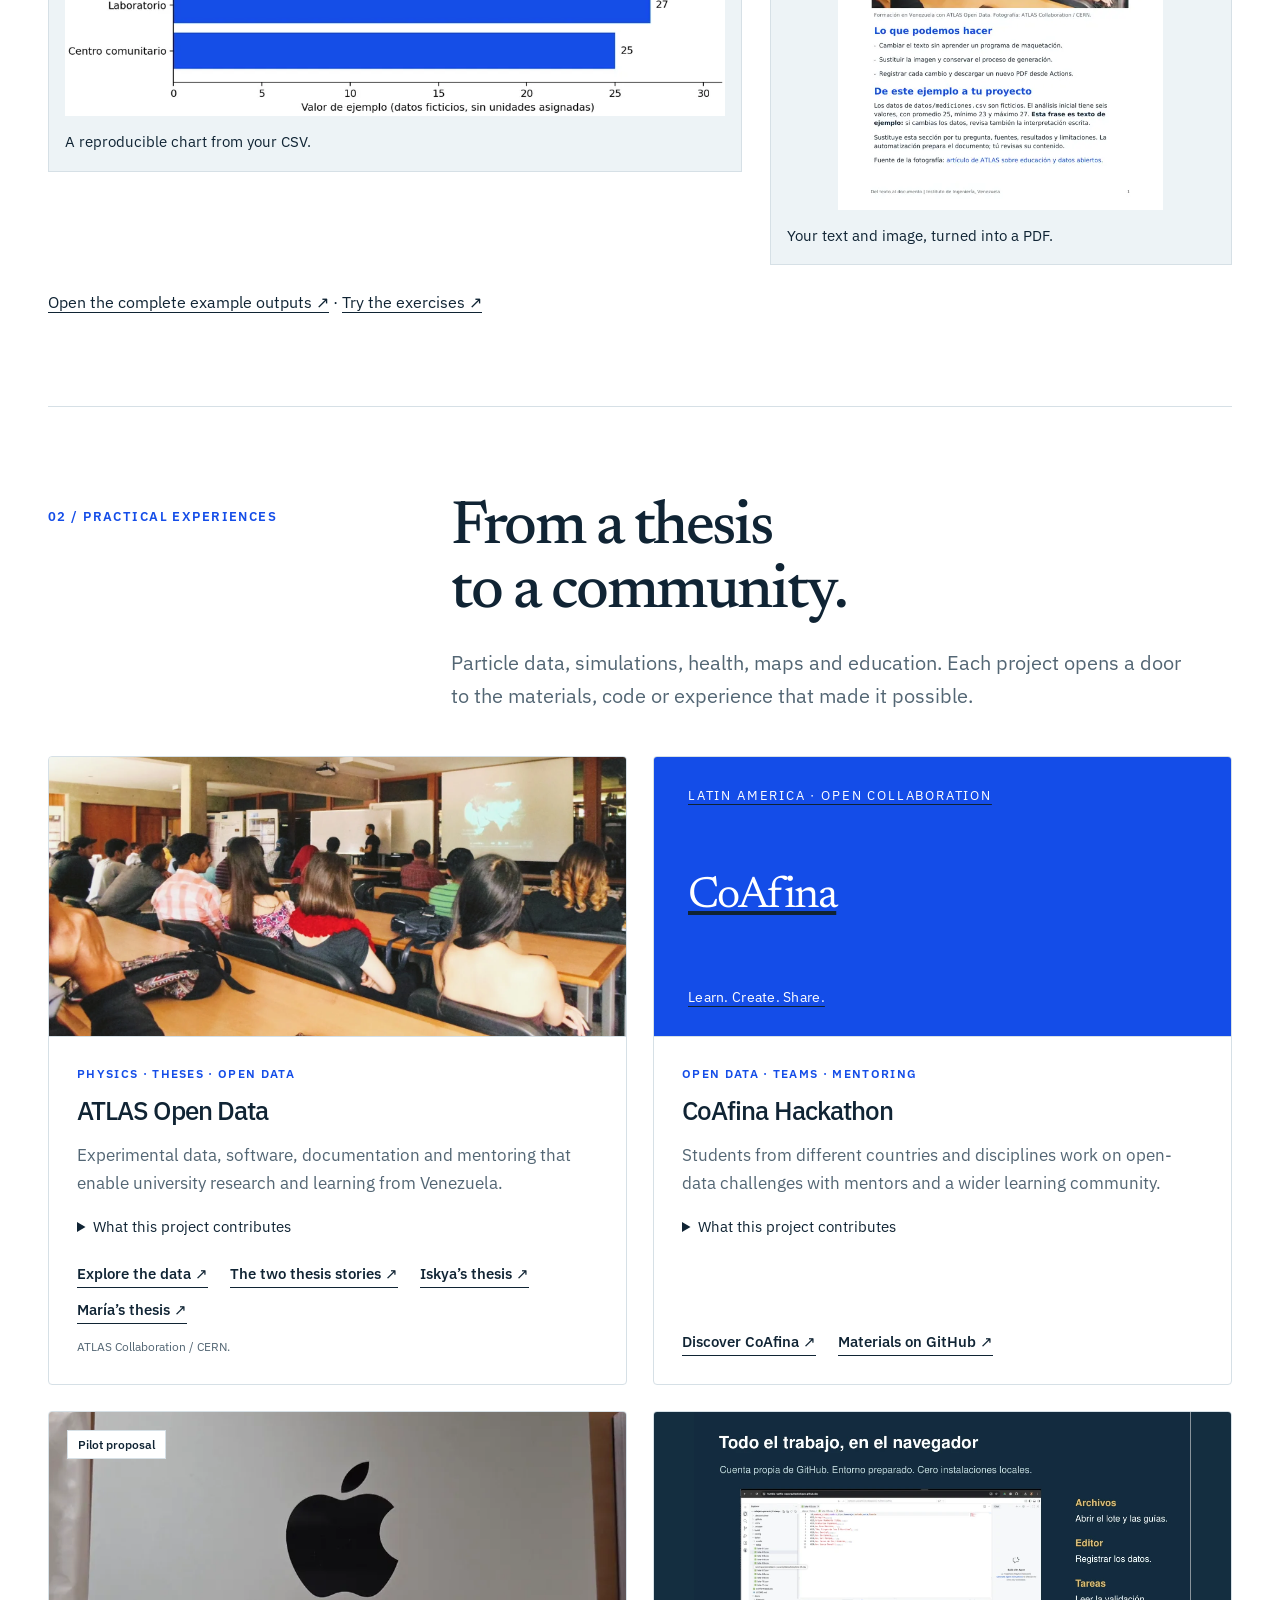
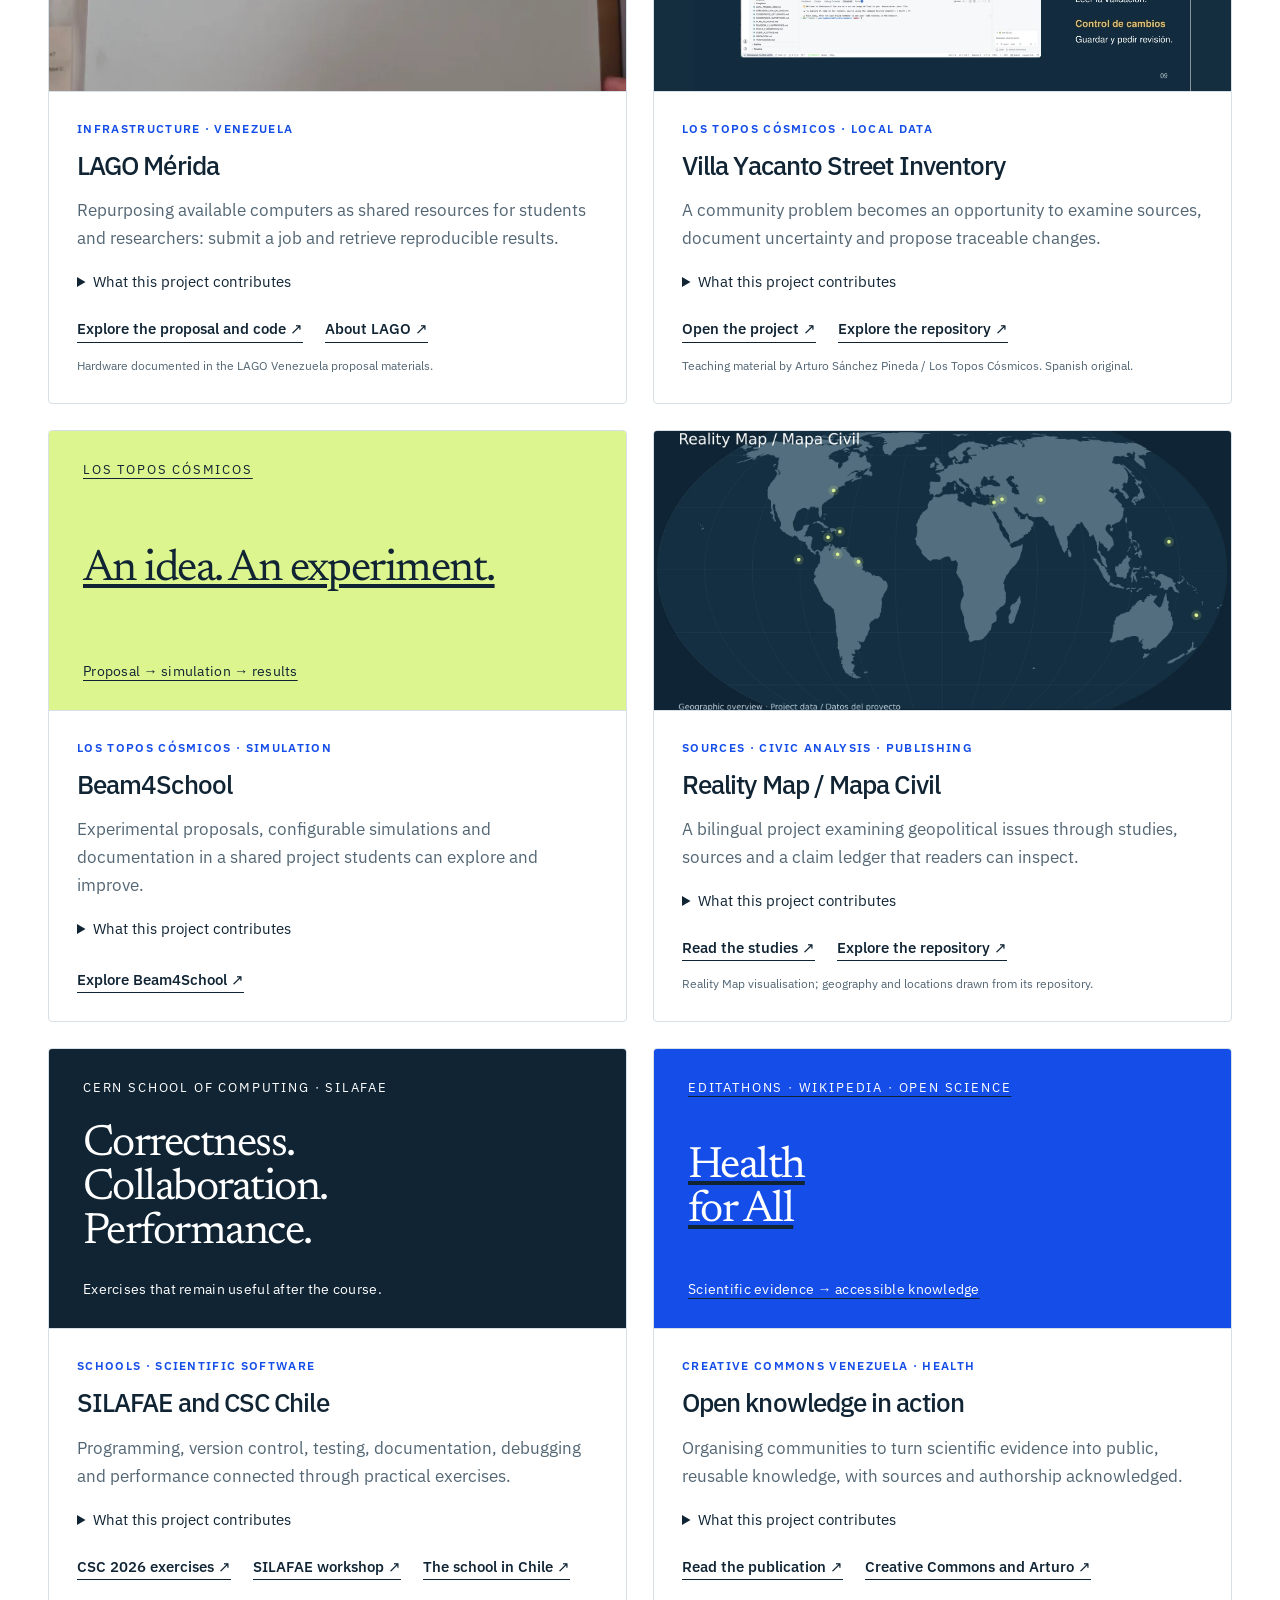
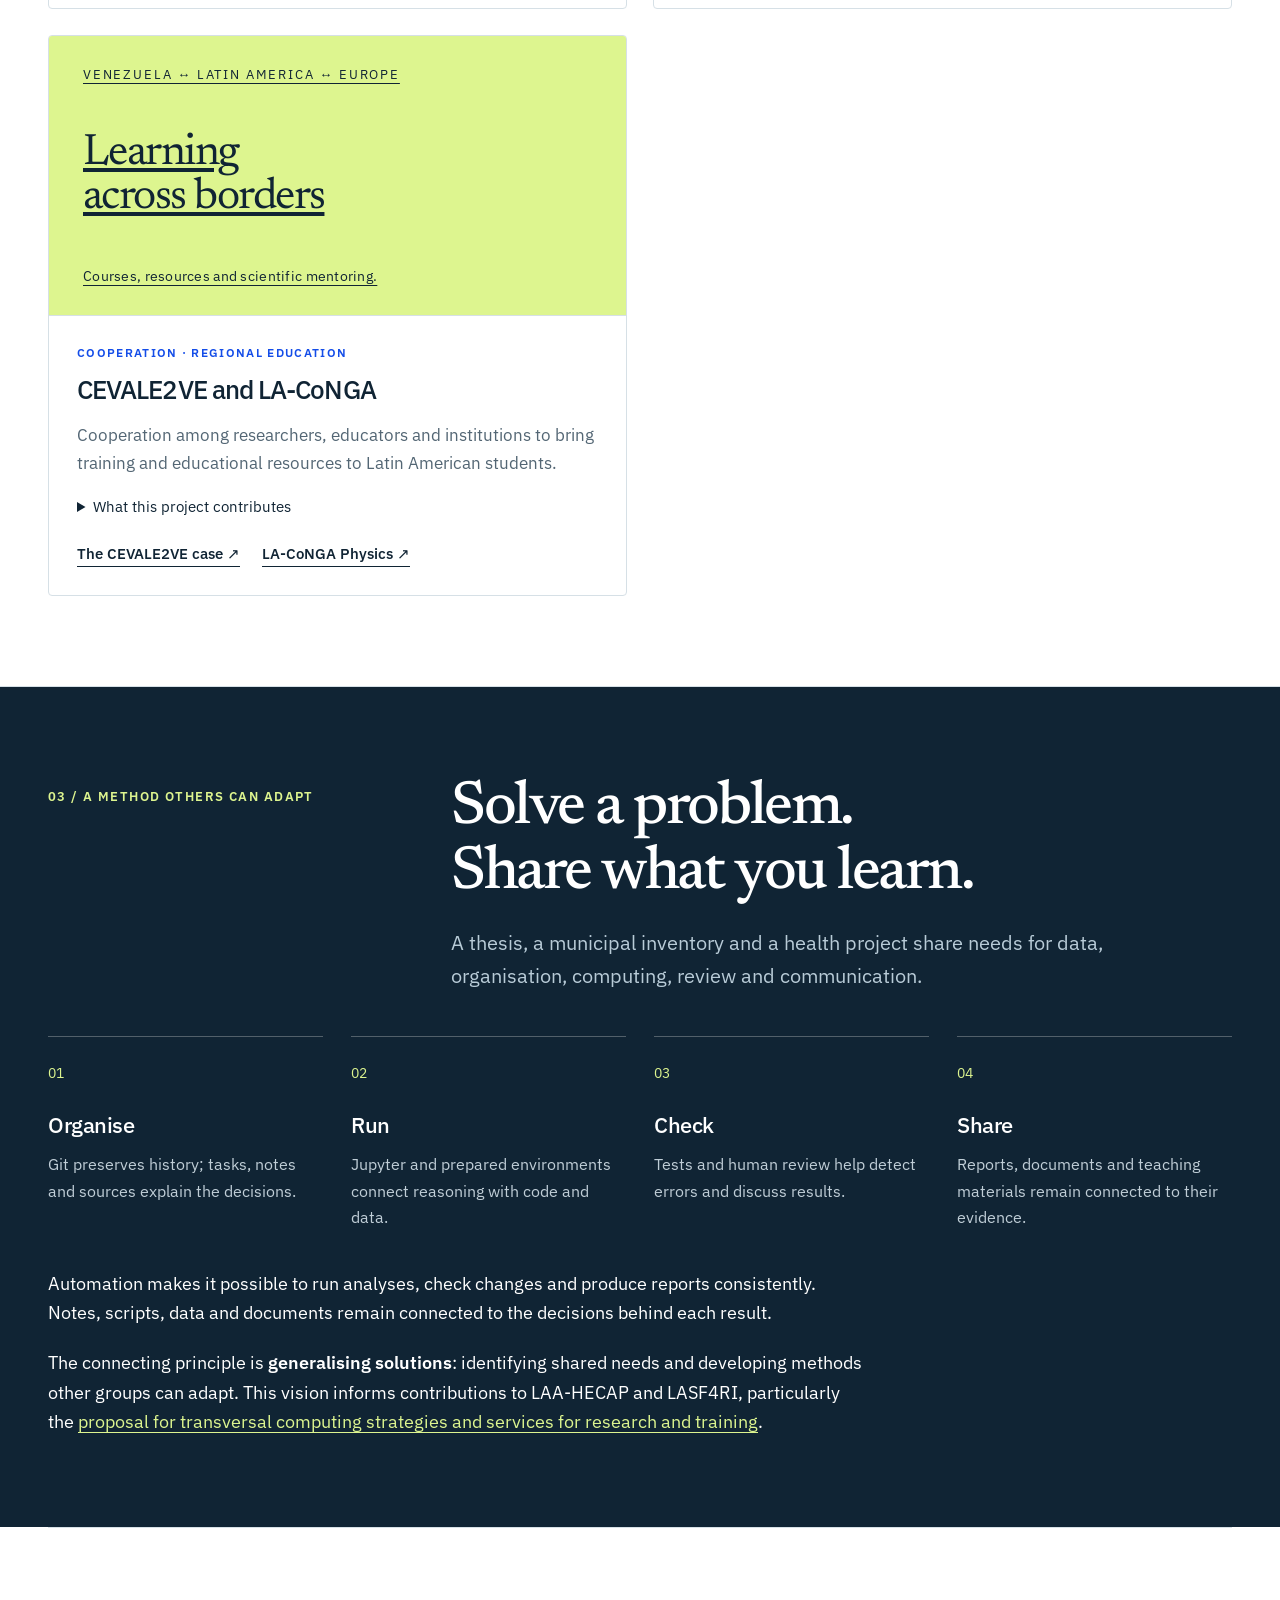
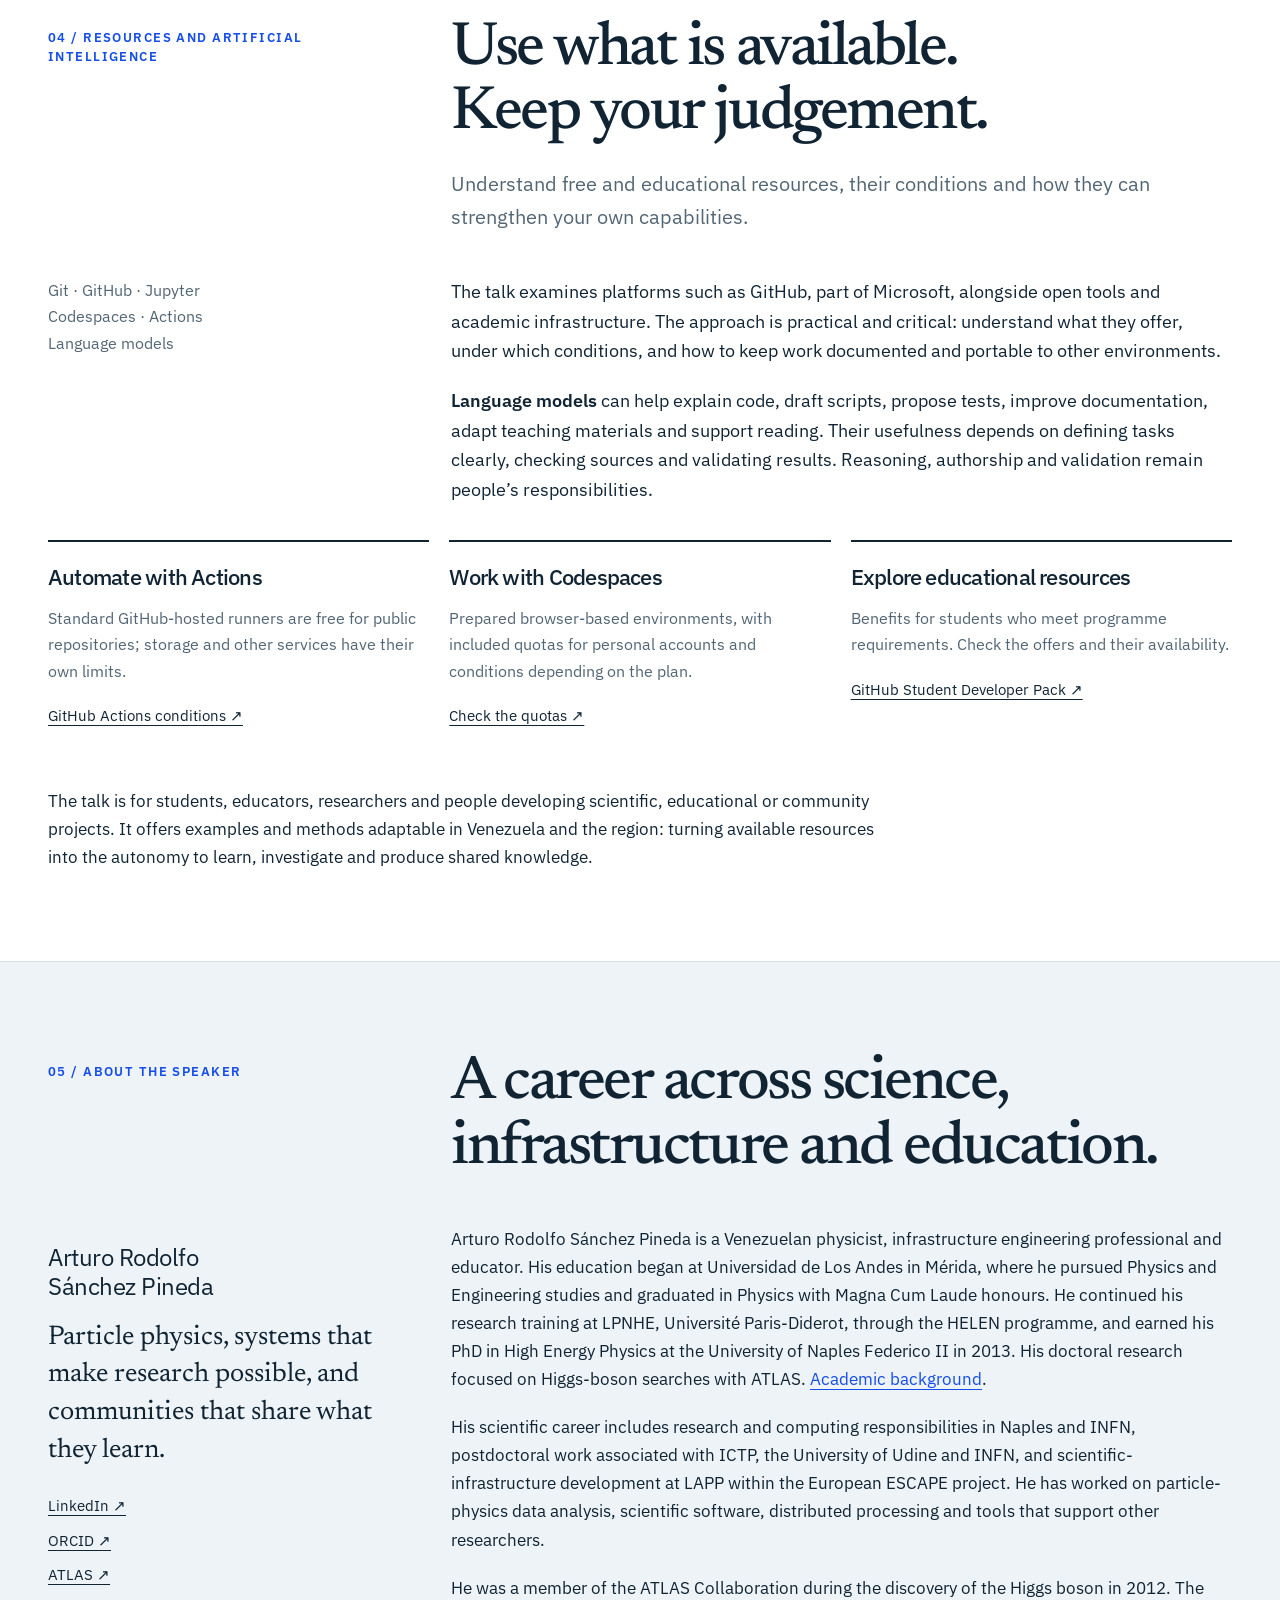
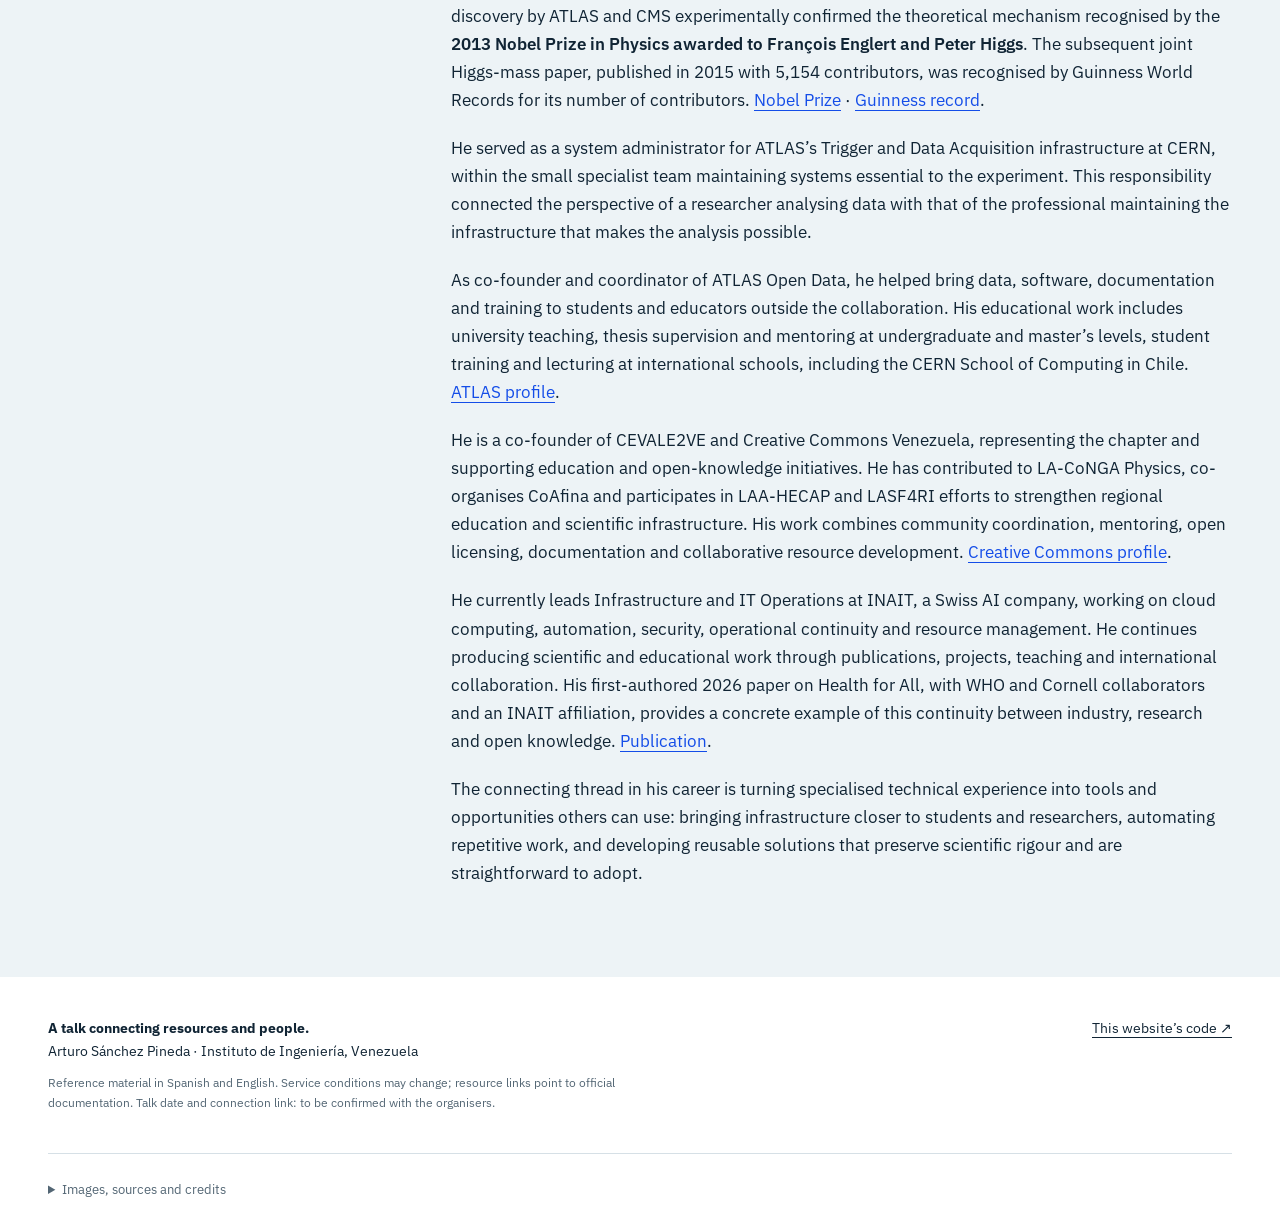
==== commit d8bc654c: "Improve teaching materials and reduce PDF font size" ====
--- a/web/en.html
+++ b/web/en.html
@@ -8,13 +8,16 @@
 <link rel="preload" href="assets/fonts/ibm-plex-sans-latin-wght-normal.woff2" as="font" type="font/woff2" crossorigin>
 </head><body>
 <a class="skip" href="#main">Skip to content</a>
-<header class="topbar"><nav class="wrap nav" aria-label="Main"><a class="brand" href="#"><span aria-hidden="true">[ a / s ]</span> Arturo Sánchez Pineda</a><div class="navlinks"><a href="#charla">The talk</a><a href="#proyectos">Projects</a><a href="#recursos">Resources</a><a href="#arturo">About Arturo</a><div class="language" aria-label="Language"><a href="index.html" lang="es" hreflang="es" class="" >ES</a><a href="en.html" lang="en" hreflang="en" class="selected" aria-current="page">EN</a></div></div></nav></header>
+<header class="topbar"><nav class="wrap nav" aria-label="Main"><a class="brand" href="index.html"><span aria-hidden="true">[ a / s ]</span> Arturo Sánchez Pineda</a><div class="navlinks"><div class="navsections"><a href="#charla">The talk</a><a href="#proyectos">Projects</a><a href="#recursos">Resources</a><a href="#arturo">About Arturo</a></div><div class="language" aria-label="Language"><a href="index.html" lang="es" hreflang="es" class="" >ES</a><a href="en.html" lang="en" hreflang="en" class="selected" aria-current="page">EN</a></div></div></nav></header>
 <main id="main">
-<section class="hero wrap" aria-labelledby="hero-title"><div class="eyebrow">Instituto de Ingeniería · Venezuela · Online talk</div><h1 id="hero-title">Bringing science<br><em>closer.</em></h1>
+<section class="hero wrap" aria-labelledby="hero-title"><div class="eyebrow">Instituto de Ingeniería · Venezuela · Online talk</div><h1 id="hero-title">Bringing science<br><em>closer.</em></h1><p class="event-chip">Date and meeting link: to be confirmed</p>
 <div class="hero-bottom"><div><p class="subtitle">From open data to shared knowledge: computing, automation and artificial intelligence for research and education.</p><div class="actions"><a class="button" href="#proyectos">Explore the projects <span aria-hidden="true">↘</span></a><a class="button secondary" href="#charla">Read about the talk</a></div></div><p class="speaker"><strong>Arturo Rodolfo Sánchez Pineda</strong>Physics · Infrastructure · Open education<br>CERN / ATLAS · INAIT · Creative Commons</p></div>
 <aside class="takeaway"><div><h2>Take home a working repository.</h2><p>This same repository contains three exercises: analyse data, create a chart and automatically generate a PDF from Markdown and images. Clone it, run the scripts and begin prototyping your own projects. If you can and would like to, create your GitHub account before the talk.</p></div><a class="button" href="https://github.com/artfisica/presentacion-Instituto-de-Ingenieria-Venezuela#ejercicios">Open the repository and exercises ↓</a></aside>
 <figure><div class="hero-image"><img src="assets/atlas-venezuela.webp" width="1600" height="799" alt="Arturo teaching at an ATLAS Open Data educational event in Venezuela." fetchpriority="high"><span class="image-label">Knowledge across borders</span></div><figcaption class="caption">Educational activity in Venezuela. Photograph: ATLAS Collaboration / CERN. <a href="https://atlas.cern/updates/blog/HEP-education-worldwide-with-atlas-open-data">Source ↗</a></figcaption></figure></section>
 <section class="section wrap" id="charla"><div class="section-head"><div class="eyebrow">01 / The talk</div><h2>Infrastructure<br>within people’s reach.</h2></div><div class="intro-grid"><aside class="side-note">A conversation about practical capabilities for students, educators and researchers in Venezuela and Latin America.</aside><div class="prose"><p>Research and teaching involve much more than data analysis: setting up an environment, writing scripts, organising files, recording decisions and keeping charts, reports and learning materials up to date. This talk connects those tasks in a simple process so that more time can go into asking questions and interpreting results.</p><p>Participants will explore how Git and GitHub preserve versions of code, data and documents, how Python scripts make an analysis repeatable, and how GitHub Actions automates routine work. Changing the data can produce a new chart; changing Markdown text or an image can generate a new PDF. Each result is associated with the version of the files that produced it.</p><p>This presentation repository is also the practical material participants can clone or fork into their own account. Simple folders for data, examples, images and exercises support three guided activities: <strong>analyse a CSV, create a chart and generate a PDF from Markdown and images</strong>. Begin by changing a value, title or photograph, then adapt the example to a thesis, class or community project.</p><p>The talk also considers notebooks, research notes and language models as tools for understanding code, preparing scripts and documenting work while checking the results. The aim is to use available resources thoughtfully, recognise recurring tasks across projects and turn a particular solution into a starting point others can reuse. If you can and would like to, create your GitHub account before the talk.</p><blockquote class="callout">Making a tool available is a beginning. Being able to use it, understand it and share its results is what builds capacity.</blockquote></div></div></section>
+<section class="section wrap" id="resultados"><div class="section-head"><div class="eyebrow">Your first result</div><div><h2>What you can make<br>in ten minutes</h2><p>Example data: six values, mean 25, minimum 23 and maximum 27. Change a 24 to a 30 and check that the mean becomes 26.</p></div></div>
+<div class="output-grid"><figure><a href="https://github.com/artfisica/presentacion-Instituto-de-Ingenieria-Venezuela/blob/main/ejemplos/salida-esperada/grafico.png"><img src="assets/ejemplo-grafico.webp" width="1000" height="556" loading="lazy" alt="Bar chart showing the six sample CSV values."></a><figcaption>A reproducible chart from your CSV.</figcaption></figure>
+<figure><a href="https://github.com/artfisica/presentacion-Instituto-de-Ingenieria-Venezuela/blob/main/ejemplos/salida-esperada/informe.pdf"><img src="assets/ejemplo-pdf.webp" width="600" height="849" loading="lazy" alt="Preview of the PDF generated from Markdown and an ATLAS/CERN-credited photograph."></a><figcaption>Your text and image, turned into a PDF.</figcaption></figure></div><p class="output-links"><a href="https://github.com/artfisica/presentacion-Instituto-de-Ingenieria-Venezuela/tree/main/ejemplos/salida-esperada">Open the complete example outputs ↗</a> · <a href="https://github.com/artfisica/presentacion-Instituto-de-Ingenieria-Venezuela/blob/main/ejercicios/README.md">Try the exercises ↗</a></p></section>
 <section class="section wrap" id="proyectos"><div class="section-head"><div class="eyebrow">02 / Practical experiences</div><div><h2>From a thesis<br>to a community.</h2><p>Particle data, simulations, health, maps and education. Each project opens a door to the materials, code or experience that made it possible.</p></div></div><div class="project-grid"><article class="project" id="project-atlas">
       <a class="figure-link" href="https://opendata.atlas.cern/" aria-label="Explore the data"><div class="project-visual"><img src="assets/atlas-venezuela.webp" alt="ATLAS Open Data education in Venezuela." class="" loading="lazy" width="1200" height="600"></div></a>
       <div class="project-body"><div class="eyebrow">Physics · Theses · Open data</div><h3>ATLAS Open Data</h3><p>Experimental data, software, documentation and mentoring that enable university research and learning from Venezuela.</p>
@@ -65,5 +68,5 @@
 <section class="section wrap" id="recursos"><div class="section-head"><div class="eyebrow">04 / Resources and artificial intelligence</div><div><h2>Use what is available.<br>Keep your judgement.</h2><p>Understand free and educational resources, their conditions and how they can strengthen your own capabilities.</p></div></div><div class="intro-grid"><aside class="side-note">Git · GitHub · Jupyter<br>Codespaces · Actions<br>Language models</aside><div class="prose"><p>The talk examines platforms such as GitHub, part of Microsoft, alongside open tools and academic infrastructure. The approach is practical and critical: understand what they offer, under which conditions, and how to keep work documented and portable to other environments.</p><p><strong>Language models</strong> can help explain code, draft scripts, propose tests, improve documentation, adapt teaching materials and support reading. Their usefulness depends on defining tasks clearly, checking sources and validating results. Reasoning, authorship and validation remain people’s responsibilities.</p></div></div><div class="resource-list"><article class="resource"><h3>Automate with Actions</h3><p>Standard GitHub-hosted runners are free for public repositories; storage and other services have their own limits.</p><a href="https://docs.github.com/en/billing/concepts/product-billing/github-actions">GitHub Actions conditions ↗</a></article><article class="resource"><h3>Work with Codespaces</h3><p>Prepared browser-based environments, with included quotas for personal accounts and conditions depending on the plan.</p><a href="https://docs.github.com/en/billing/concepts/product-billing/github-codespaces">Check the quotas ↗</a></article><article class="resource"><h3>Explore educational resources</h3><p>Benefits for students who meet programme requirements. Check the offers and their availability.</p><a href="https://education.github.com/pack/">GitHub Student Developer Pack ↗</a></article></div><p class="end-note">The talk is for students, educators, researchers and people developing scientific, educational or community projects. It offers examples and methods adaptable in Venezuela and the region: turning available resources into the autonomy to learn, investigate and produce shared knowledge.</p></section>
 <section class="section bio" id="arturo"><div class="wrap"><div class="section-head"><div class="eyebrow">05 / About the speaker</div><h2>A career across science,<br>infrastructure and education.</h2></div><div class="bio-grid"><aside class="bio-aside"><p class="name">Arturo Rodolfo<br>Sánchez Pineda</p><p class="bio-summary">Particle physics, systems that make research possible, and communities that share what they learn.</p><div class="profile-links"><a href="https://www.linkedin.com/in/arturo-sanchez-pineda/">LinkedIn ↗</a><a href="https://orcid.org/0000-0001-8241-7835">ORCID ↗</a><a href="https://atlas.cern/authors/arturo-sanchez-pineda">ATLAS ↗</a></div></aside><div class="prose"><p>Arturo Rodolfo Sánchez Pineda is a Venezuelan physicist, infrastructure engineering professional and educator. His education began at Universidad de Los Andes in Mérida, where he pursued Physics and Engineering studies and graduated in Physics with Magna Cum Laude honours. He continued his research training at LPNHE, Université Paris-Diderot, through the HELEN programme, and earned his PhD in High Energy Physics at the University of Naples Federico II in 2013. His doctoral research focused on Higgs-boson searches with ATLAS. <a href="https://twiki.org/p/pub/Main/ArturoSanchez/Arturo_Sanchez_Curriculum_June_2016.pdf">Academic background</a>.</p><p>His scientific career includes research and computing responsibilities in Naples and INFN, postdoctoral work associated with ICTP, the University of Udine and INFN, and scientific-infrastructure development at LAPP within the European ESCAPE project. He has worked on particle-physics data analysis, scientific software, distributed processing and tools that support other researchers.</p><p>He was a member of the ATLAS Collaboration during the discovery of the Higgs boson in 2012. The discovery by ATLAS and CMS experimentally confirmed the theoretical mechanism recognised by the <strong>2013 Nobel Prize in Physics awarded to François Englert and Peter Higgs</strong>. The subsequent joint Higgs-mass paper, published in 2015 with 5,154 contributors, was recognised by Guinness World Records for its number of contributors. <a href="https://www.nobelprize.org/prizes/physics/2013/press-release/">Nobel Prize</a> · <a href="https://www.guinnessworldrecords.com/world-records/421538-most-contributors-to-a-research-paper">Guinness record</a>.</p><p>He served as a system administrator for ATLAS’s Trigger and Data Acquisition infrastructure at CERN, within the small specialist team maintaining systems essential to the experiment. This responsibility connected the perspective of a researcher analysing data with that of the professional maintaining the infrastructure that makes the analysis possible.</p><p>As co-founder and coordinator of ATLAS Open Data, he helped bring data, software, documentation and training to students and educators outside the collaboration. His educational work includes university teaching, thesis supervision and mentoring at undergraduate and master’s levels, student training and lecturing at international schools, including the CERN School of Computing in Chile. <a href="https://atlas.cern/authors/arturo-sanchez-pineda">ATLAS profile</a>.</p><p>He is a co-founder of CEVALE2VE and Creative Commons Venezuela, representing the chapter and supporting education and open-knowledge initiatives. He has contributed to LA-CoNGA Physics, co-organises CoAfina and participates in LAA-HECAP and LASF4RI efforts to strengthen regional education and scientific infrastructure. His work combines community coordination, mentoring, open licensing, documentation and collaborative resource development. <a href="https://creativecommons.org/2021/08/24/meet-the-cc-summit-presenter-arturo-sanchez-pineda/">Creative Commons profile</a>.</p><p>He currently leads Infrastructure and IT Operations at INAIT, a Swiss AI company, working on cloud computing, automation, security, operational continuity and resource management. He continues producing scientific and educational work through publications, projects, teaching and international collaboration. His first-authored 2026 paper on Health for All, with WHO and Cornell collaborators and an INAIT affiliation, provides a concrete example of this continuity between industry, research and open knowledge. <a href="https://www.alanrevista.org/ediciones/2026/1/art-6">Publication</a>.</p><p>The connecting thread in his career is turning specialised technical experience into tools and opportunities others can use: bringing infrastructure closer to students and researchers, automating repetitive work, and developing reusable solutions that preserve scientific rigour and are straightforward to adopt.</p></div></div></div></section>
 </main>
-<footer class="wrap"><div class="footer"><div><strong>A talk connecting resources and people.</strong><br>Arturo Sánchez Pineda · Instituto de Ingeniería, Venezuela<small>Reference material in Spanish and English. Service conditions may change; resource links point to official documentation. Talk date and connection link: to be confirmed with the organisers.</small></div><a href="https://github.com/artfisica/presentacion-Instituto-de-Ingenieria-Venezuela">This website’s code ↗</a></div><details class="credits"><summary>Images, sources and credits</summary><p>Photographs and materials document the projects. Teaching photograph: ATLAS Collaboration / CERN, from the linked article. LAGO equipment and street-inventory slide: project materials supplied by Arturo. Map: Natural Earth geometry and Reality Map repository data. IBM Plex Sans and Newsreader fonts are distributed under the SIL Open Font License. Institution and platform names identify collaborations and resources; they do not imply sponsorship of this talk.</p></details></footer>
+<footer class="wrap"><div class="footer"><div><strong>A talk connecting resources and people.</strong><br>Arturo Sánchez Pineda · Instituto de Ingeniería, Venezuela<small>Reference material in Spanish and English. Service conditions may change; resource links point to official documentation. Talk date and connection link: to be confirmed with the organisers.</small></div><a href="https://github.com/artfisica/presentacion-Instituto-de-Ingenieria-Venezuela">This website’s code ↗</a></div><details class="credits"><summary>Images, sources and credits</summary><p>Photographs and materials document the projects. Teaching photograph: ATLAS Collaboration / CERN, from the linked article. LAGO equipment and street-inventory slide: project materials supplied by Arturo. Map: Natural Earth geometry and Reality Map repository data. IBM Plex Sans and Newsreader fonts are distributed under the SIL Open Font License. Institution and platform names identify collaborations and resources; they do not imply sponsorship of this talk. Original code: MIT. Arturo’s original text and materials: CC BY 4.0; third-party exceptions are retained. <a href="https://github.com/artfisica/presentacion-Instituto-de-Ingenieria-Venezuela/blob/main/LICENSE">Licenses</a> · <a href="https://github.com/artfisica/presentacion-Instituto-de-Ingenieria-Venezuela/blob/main/CITATION.cff">Citation</a>.</p></details></footer>
 </body></html>
--- a/web/assets/style.css
+++ b/web/assets/style.css
@@ -4,7 +4,7 @@
 *{box-sizing:border-box}body{margin:0;background:var(--paper);color:var(--ink);font:18px/1.65 var(--sans)}a{color:inherit;text-underline-offset:4px}a:hover{color:var(--blue)}button,a{-webkit-tap-highlight-color:transparent}a:focus-visible,button:focus-visible,summary:focus-visible{outline:3px solid var(--blue);outline-offset:5px}img{max-width:100%;display:block}h1,h2,h3,p,figure{margin:0}h1,h2,h3{font-weight:500;line-height:1.05}h1,h2{font-family:var(--serif)}h1{font-size:clamp(3.6rem,7vw,6.8rem);letter-spacing:-.055em;max-width:880px}h2{font-size:clamp(2.6rem,4.8vw,4.8rem);letter-spacing:-.04em}h3{font-size:1.65rem;letter-spacing:-.035em;line-height:1.15}.wrap{width:min(1240px,calc(100% - 96px));margin:auto}.skip{position:absolute;top:-100px;left:20px;background:white;padding:12px;z-index:10}.skip:focus{top:10px}.topbar{position:sticky;top:0;z-index:5;background:rgba(255,255,255,.96);border-bottom:1px solid var(--line);backdrop-filter:blur(12px)}.nav{min-height:82px;display:flex;align-items:center;justify-content:space-between;gap:25px}.brand{font-size:17px;font-weight:650;text-decoration:none;letter-spacing:-.03em;white-space:nowrap}.brand span{color:var(--blue);margin-right:10px}.navlinks{display:flex;align-items:center;gap:24px;font-size:15px}.navlinks a{text-decoration:none}.language{display:flex;gap:4px;padding:4px;background:var(--soft);border-radius:3px}.language a{padding:3px 9px;font-size:14px}.language .selected{background:var(--ink);color:white}.eyebrow{font-size:13px;letter-spacing:.11em;text-transform:uppercase;font-weight:600;line-height:1.5}.hero{padding:70px 0 45px}.hero .eyebrow{color:var(--blue);margin-bottom:30px}.hero h1 em{font-style:normal;color:var(--blue)}.hero-bottom{display:grid;grid-template-columns:1.7fr 1fr;gap:60px;margin:30px 0 36px;align-items:end}.subtitle{font-size:21px;line-height:1.5;max-width:650px}.speaker{border-left:1px solid var(--line);padding-left:28px;font-size:15px;color:var(--muted)}.speaker strong{font-size:19px;color:var(--ink);display:block}.actions{display:flex;gap:12px;flex-wrap:wrap;margin-top:26px}.button{display:inline-flex;align-items:center;justify-content:center;gap:25px;background:var(--blue);color:white;border:1px solid var(--blue);padding:12px 22px;font-size:16px;font-weight:500;text-decoration:none;border-radius:3px}.button:hover{background:#0935a9;color:white}.button.secondary{background:white;color:var(--ink);border-color:var(--line)}.button.secondary:hover{border-color:var(--blue);color:var(--blue)}.hero-image{position:relative;overflow:hidden;background:var(--ink);aspect-ratio:2.85}.hero-image img{width:100%;height:100%;object-fit:cover;object-position:center 57%}.hero-image .image-label{position:absolute;bottom:20px;left:24px;background:var(--lime);color:var(--ink);padding:10px 16px;font-size:14px;font-weight:550}.caption{font-size:12px;color:var(--muted);margin-top:8px}.section{padding:90px 0;border-top:1px solid var(--line)}.section-head{display:grid;grid-template-columns:1fr 2.2fr;gap:48px;margin-bottom:44px}.section-head .eyebrow{color:var(--blue);padding-top:10px}.section-head p{font-size:20px;color:var(--muted);margin-top:20px;max-width:740px}.intro-grid{display:grid;grid-template-columns:1fr 2.2fr;gap:48px}.side-note{color:var(--muted);font-size:16px;max-width:230px}.prose p+p{margin-top:20px}.prose a{color:var(--blue)}.prose{max-width:820px}.prose strong{font-weight:600}.callout{font:clamp(1.8rem,3.3vw,2.9rem)/1.17 var(--serif);letter-spacing:-.025em;background:var(--lime);padding:30px 36px;margin:32px 0}.project-grid{display:grid;grid-template-columns:repeat(2,minmax(0,1fr));gap:26px}.project{border:1px solid var(--line);border-radius:4px;overflow:hidden;background:#fff;display:flex;flex-direction:column}.project-visual{height:260px;overflow:hidden;background:var(--soft);position:relative;border-bottom:1px solid var(--line)}.project-visual img{width:100%;height:100%;object-fit:cover;transition:transform .3s}.project:hover .project-visual img{transform:scale(1.025)}.project-visual img.contain{object-fit:contain;background:#142e40}.project-visual .mini{object-fit:cover;object-position:center 52%}.project-body{padding:28px;display:flex;flex-direction:column;flex:1}.project .eyebrow{font-size:12px;color:var(--blue);margin-bottom:12px}.project p{font-size:17px;line-height:1.65;color:var(--muted);margin-top:16px}.project-links{display:flex;flex-wrap:wrap;gap:10px 22px;padding-top:22px;margin-top:auto;font-size:15px;font-weight:550}.project-links a{text-decoration:none;border-bottom:1px solid var(--ink)}.project-links a:hover{border-color:var(--blue)}.project details{margin-top:18px;font-size:16px}.project details summary{cursor:pointer;font-size:15px;color:var(--ink);text-underline-offset:4px}.project details p{font-size:16px}.project .credit{font-size:12px;margin-top:14px;line-height:1.5}.project-type{position:absolute;left:18px;top:18px;background:white;padding:4px 10px;border:1px solid var(--line);font-size:12px;font-weight:550}.type-tile{height:100%;padding:28px 34px;display:flex;flex-direction:column;justify-content:space-between;background:var(--ink);color:white}.type-tile.blue{background:var(--blue)}.type-tile.lime{background:var(--lime);color:var(--ink)}.type-tile .tile-title{font:54px/1 var(--serif);letter-spacing:-.035em}.type-tile .tile-bottom{font:14px/1.5 var(--sans);letter-spacing:.02em}.type-tile .tile-kicker{font-size:13px;letter-spacing:.14em;text-transform:uppercase}.method{background:var(--ink);color:#fff}.method .eyebrow{color:var(--lime)}.method .section-head p{color:#b8cbd7}.method-steps{display:grid;grid-template-columns:repeat(4,1fr);gap:28px;margin-top:42px}.method-step{border-top:1px solid #52606a;padding-top:20px}.method-step span{font-size:14px;color:var(--lime)}.method-step h3{font-size:22px;letter-spacing:-.02em;margin-top:25px}.method-step p{font-size:16px;color:#c0ced7;margin-top:14px}.method .prose{margin-top:38px}.method .prose a{color:var(--lime)}.resource-list{display:grid;grid-template-columns:repeat(3,1fr);gap:20px;margin-top:35px}.resource{border-top:2px solid var(--ink);padding:22px 0}.resource h3{font-size:22px}.resource p{font-size:16px;color:var(--muted);margin:16px 0}.resource a{font-size:15px}.bio{background:var(--soft)}.bio-grid{display:grid;grid-template-columns:1fr 2.2fr;gap:48px}.bio-aside p{font-size:17px;margin-top:18px;color:var(--muted)}.bio-aside .name{font-size:24px;line-height:1.2;letter-spacing:-.02em;color:var(--ink)}.profile-links{display:flex;flex-direction:column;gap:10px;font-size:15px;margin-top:24px}.bio .prose p{font-size:17px}.bio-summary{font:27px/1.4 var(--serif)!important;color:var(--ink)!important}.footer{padding:40px 0;font-size:14px;display:flex;align-items:start;justify-content:space-between;gap:30px}.footer small{display:block;color:var(--muted);max-width:640px;margin-top:10px;font-size:12px}.end-note{margin-top:35px;font-size:17px;max-width:850px}.credits{padding:25px 0;border-top:1px solid var(--line);font-size:13px;color:var(--muted)}.credits summary{cursor:pointer}.credits p{margin-top:12px;max-width:880px}.view-more{margin-top:40px}.reading-label{font-size:14px;color:var(--muted);margin-top:22px}.figure-link{display:block}.figure-link:focus-visible{outline-offset:-5px}
 @media(min-width:1500px){.hero-image{aspect-ratio:3.15}}
 @media(max-width:950px){.wrap{width:calc(100% - 48px)}.navlinks{gap:14px}.hero-bottom{gap:30px}.section-head,.intro-grid,.bio-grid{grid-template-columns:1fr 2.5fr;gap:25px}.project-visual{height:220px}.project-body{padding:22px}.method-steps{grid-template-columns:repeat(2,1fr)}.resource-list{grid-template-columns:1fr}.resource{display:grid;grid-template-columns:1fr 1.5fr;gap:20px}.resource p{margin:0}.resource a{grid-column:2}}
-@media(max-width:650px){body{font-size:17px}.wrap{width:calc(100% - 36px)}.nav{min-height:70px;gap:10px}.brand{font-size:15px}.navlinks>a{display:none}.navlinks{gap:0}.hero{padding-top:40px}.hero h1{font-size:3.65rem}.hero .eyebrow{font-size:12px;margin-bottom:23px}.hero-bottom{display:block;margin-top:24px}.subtitle{font-size:19px}.speaker{margin-top:28px;padding-left:0;border:0}.hero-image{aspect-ratio:1.55}.hero-image img{object-position:57% center}.hero-image .image-label{bottom:12px;left:12px;font-size:12px;padding:7px 10px}.section{padding:58px 0}.section-head,.intro-grid,.bio-grid{display:block}.section-head .eyebrow{margin-bottom:20px}.section-head p{font-size:18px}.side-note{max-width:none;margin-bottom:26px}.project-grid{grid-template-columns:1fr;gap:22px}.project-visual{height:230px}.callout{padding:24px}.method-steps{gap:28px 20px}.method-step h3{font-size:20px}.method-step p{font-size:15px}.bio-aside{margin-bottom:35px}.profile-links{flex-direction:row;flex-wrap:wrap;gap:16px}.resource{display:block}.resource p{margin:15px 0}.footer{display:block}.footer>a{display:inline-block;margin-top:18px}.type-tile .tile-title{font-size:48px}}
+@media(max-width:650px){body{font-size:17px}.wrap{width:calc(100% - 36px)}.nav{min-height:70px;gap:10px}.brand{font-size:15px}.navlinks{gap:0}.hero{padding-top:40px}.hero h1{font-size:3.65rem}.hero .eyebrow{font-size:12px;margin-bottom:23px}.hero-bottom{display:block;margin-top:24px}.subtitle{font-size:19px}.speaker{margin-top:28px;padding-left:0;border:0}.hero-image{aspect-ratio:1.55}.hero-image img{object-position:57% center}.hero-image .image-label{bottom:12px;left:12px;font-size:12px;padding:7px 10px}.section{padding:58px 0}.section-head,.intro-grid,.bio-grid{display:block}.section-head .eyebrow{margin-bottom:20px}.section-head p{font-size:18px}.side-note{max-width:none;margin-bottom:26px}.project-grid{grid-template-columns:1fr;gap:22px}.project-visual{height:230px}.callout{padding:24px}.method-steps{gap:28px 20px}.method-step h3{font-size:20px}.method-step p{font-size:15px}.bio-aside{margin-bottom:35px}.profile-links{flex-direction:row;flex-wrap:wrap;gap:16px}.resource{display:block}.resource p{margin:15px 0}.footer{display:block}.footer>a{display:inline-block;margin-top:18px}.type-tile .tile-title{font-size:48px}}
 @media(prefers-reduced-motion:reduce){:root{scroll-behavior:auto}.project-visual img{transition:none}}
 @media print{.topbar,.actions,.language,.skip{display:none}.wrap{width:100%}.section{padding:30px 0}.project{break-inside:avoid}.hero-image{max-height:260px}.method{background:white;color:var(--ink)}.method p,.method .eyebrow,.method .prose a,.method-step span{color:var(--ink)!important}.bio{background:white}details{display:block}details>*{display:block}}
 
@@ -15,3 +15,31 @@
 
 .takeaway{display:grid;grid-template-columns:1fr auto;align-items:center;gap:28px;padding:30px;background:var(--lime);margin-bottom:30px}.takeaway h2{font-size:32px;letter-spacing:-.03em}.takeaway p{font-size:16px;margin-top:12px;max-width:740px}.takeaway .button{white-space:nowrap}
 @media(max-width:950px){.takeaway{grid-template-columns:1fr}.takeaway .button{justify-self:start;white-space:normal}}
+
+/* Navigation stays available on narrow screens without JavaScript. */
+.navsections{display:flex;align-items:center;gap:24px}
+.event-chip{display:inline-block;font-size:14px;border:1px solid var(--line);border-radius:24px;padding:6px 14px;margin-top:24px;background:var(--soft)}
+.output-grid{display:grid;grid-template-columns:1.5fr 1fr;gap:28px;align-items:start}
+.output-grid figure{border:1px solid var(--line);padding:16px;background:var(--soft)}
+.output-grid img{width:100%;height:auto;max-height:460px;object-fit:contain}
+.output-grid figcaption{font-size:15px;margin-top:14px}.output-links{margin-top:24px;font-size:16px}
+@media(max-width:950px){.navsections{gap:14px}}
+@media(max-width:650px){
+ .nav{display:grid;grid-template-columns:minmax(0,1fr) auto;gap:8px;padding-top:12px;padding-bottom:8px}
+ .brand{grid-column:1;grid-row:1}.navlinks{display:contents}
+ .language{grid-column:2;grid-row:1;justify-self:end}
+ .navsections{display:flex;grid-column:1/-1;grid-row:2;gap:22px;overflow-x:auto;min-width:0;white-space:nowrap;padding:8px 2px;scrollbar-width:thin}
+ .navsections a{display:block;flex:0 0 auto}.output-grid{grid-template-columns:1fr}
+ :root{scroll-padding-top:130px}
+}
+@media screen and (prefers-color-scheme:dark){
+ :root{--ink:#e8f0f5;--muted:#b4c3cf;--paper:#0b1520;--soft:#172634;--blue:#9db8ff;--line:#435565}
+ .topbar{background:rgba(11,21,32,.97)}.project{background:var(--paper)}
+ .button{color:#102434}.button:hover{color:white}.button.secondary{background:var(--paper);color:var(--ink)}
+ .language .selected{background:#e8f0f5;color:#102434}.skip{background:var(--paper)}
+ .project-type{background:var(--soft);color:var(--ink)}
+ .takeaway,.callout,.hero-image .image-label,.type-tile.lime{color:#102434}
+ .type-tile{background:#102434;color:white}.type-tile.blue{background:#144de8}.type-tile.lime{background:#ddf58f}
+ .method{background:#07121b;color:#e8f0f5}.method .eyebrow,.method .prose a{color:#ddf58f}
+ .output-grid figure{background:var(--soft)}
+}
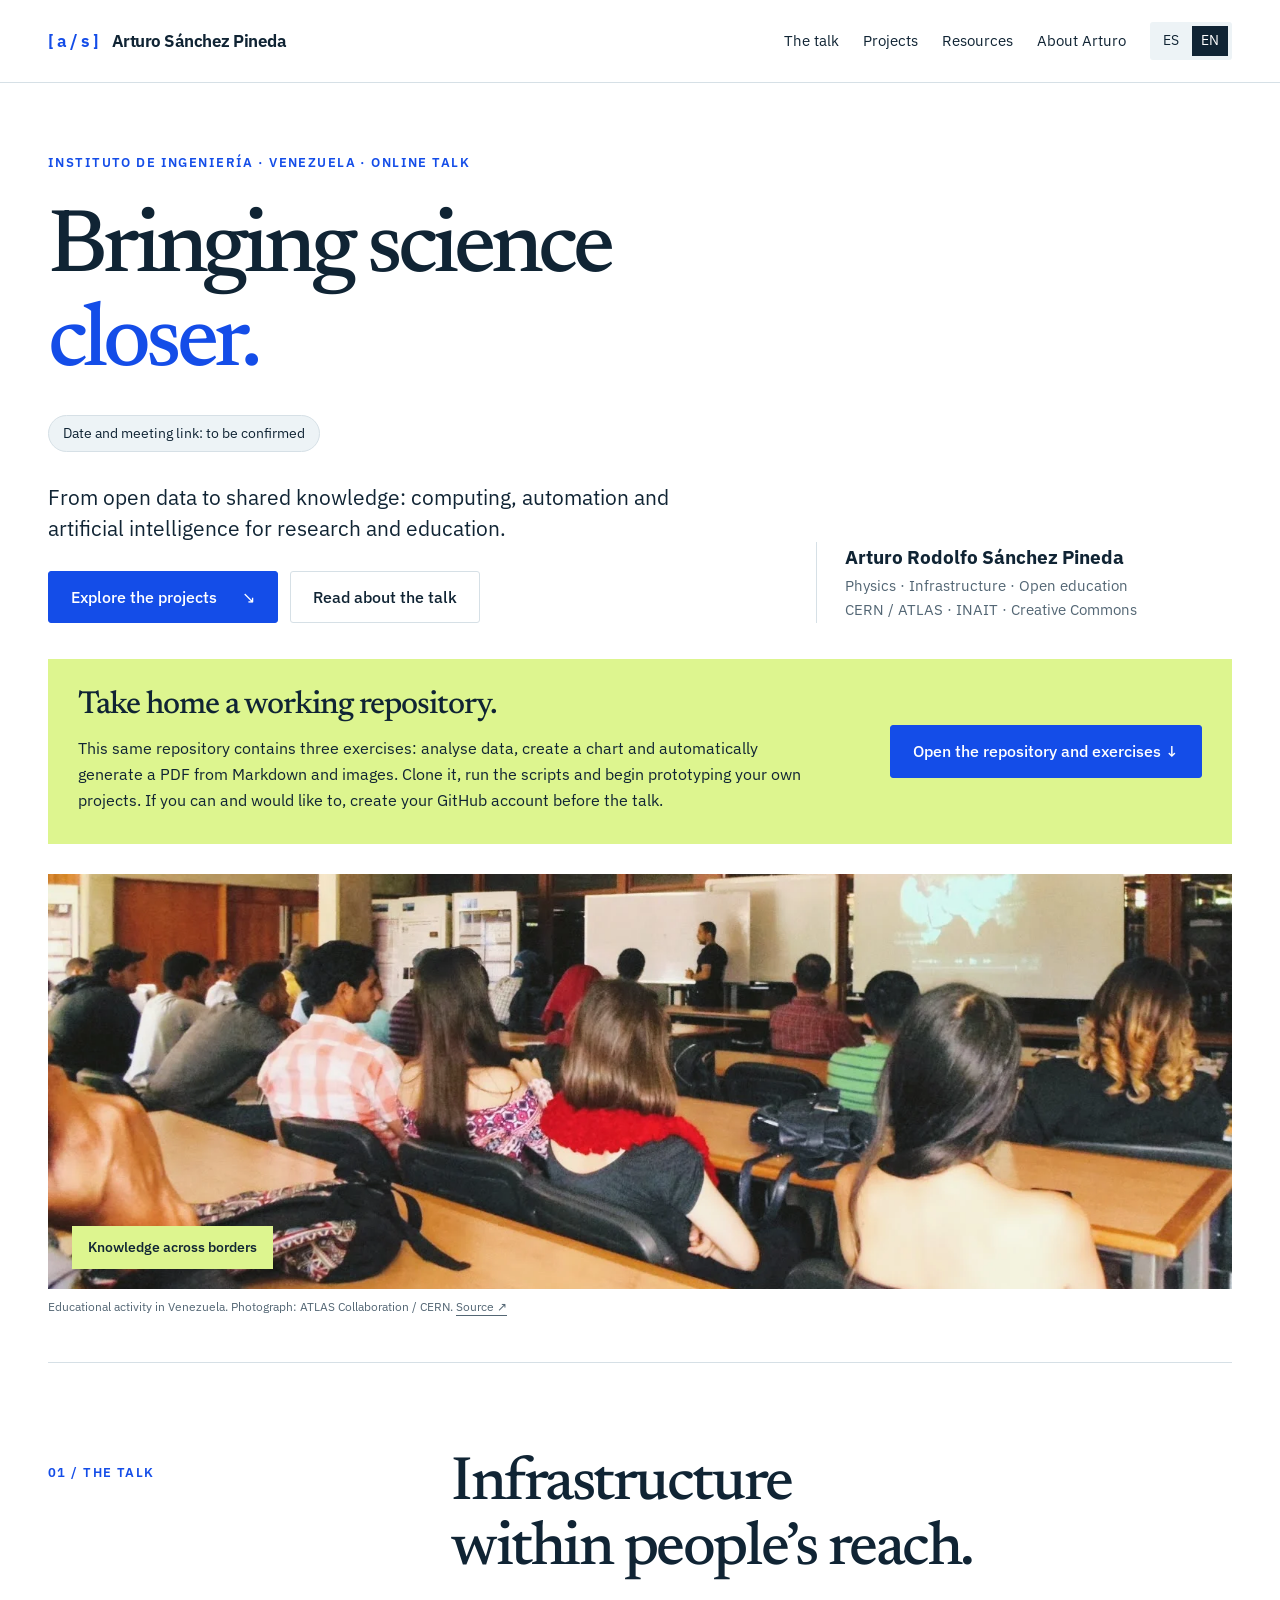
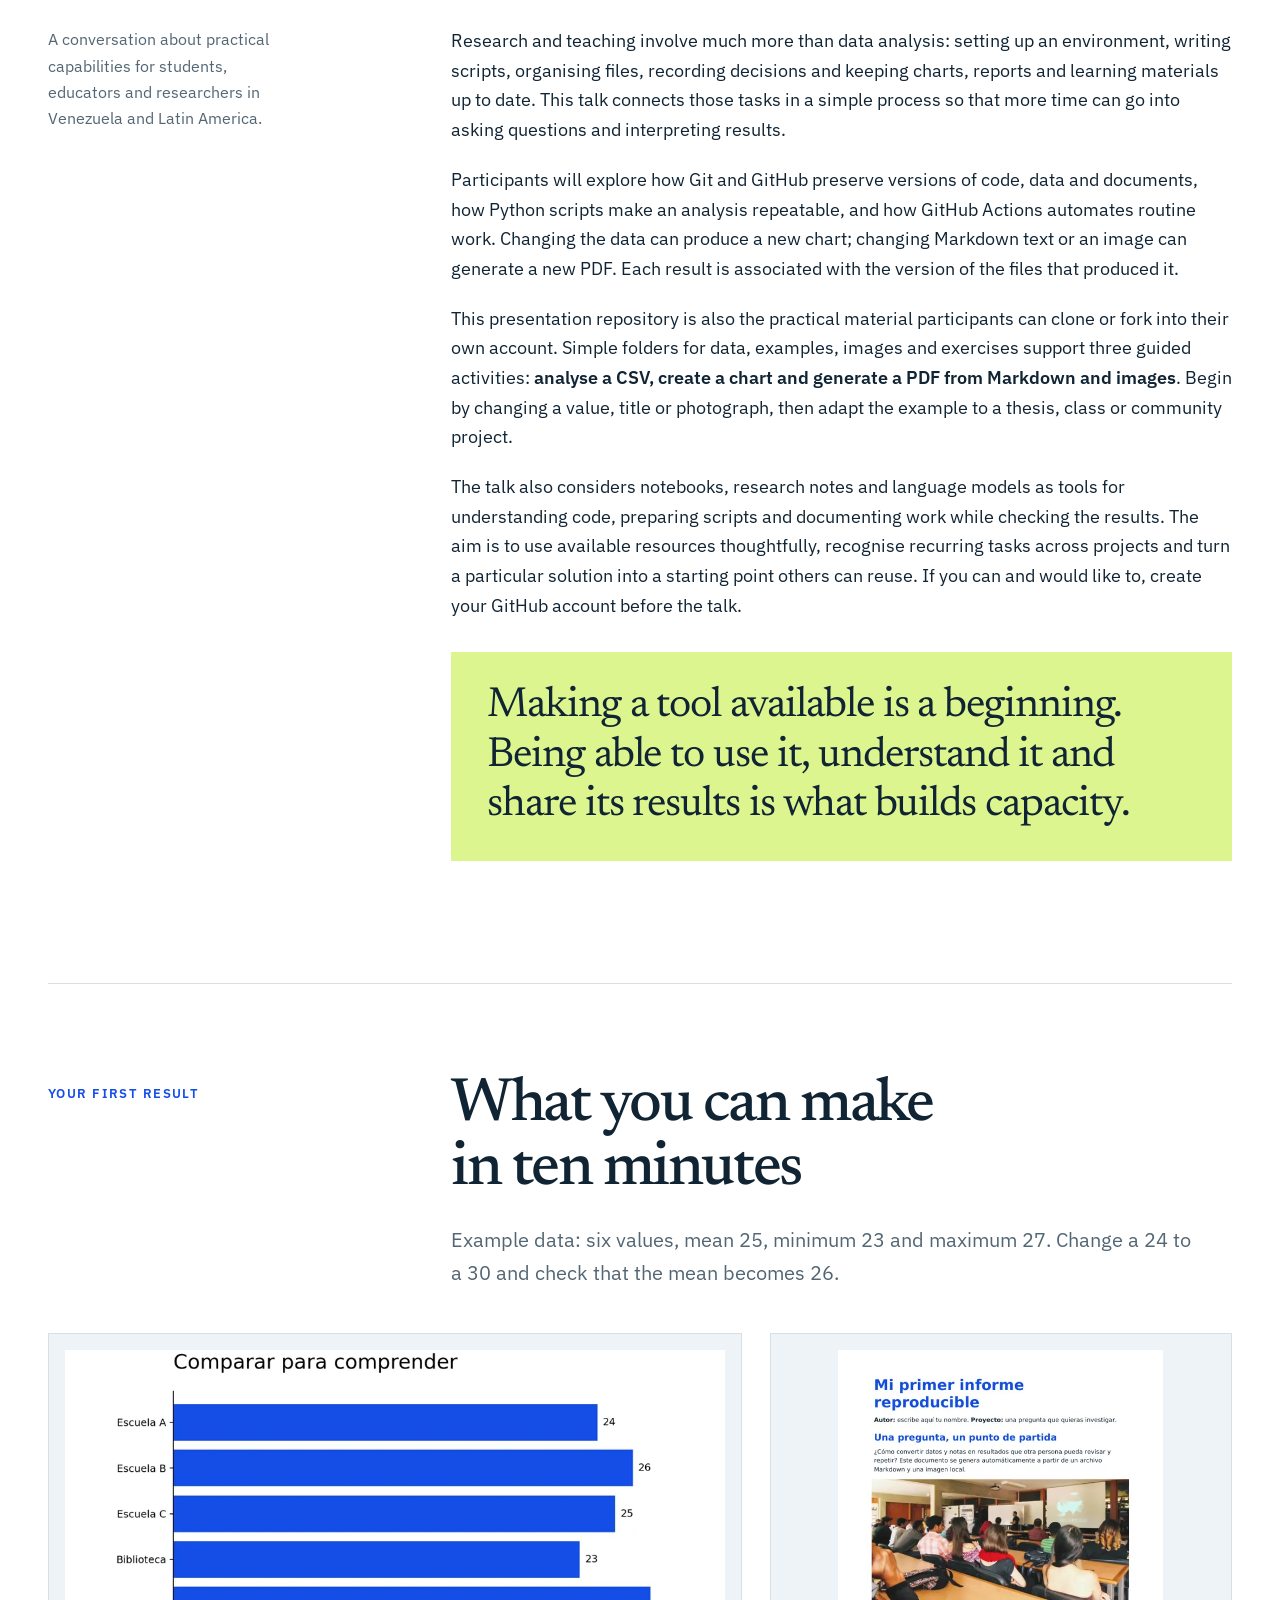
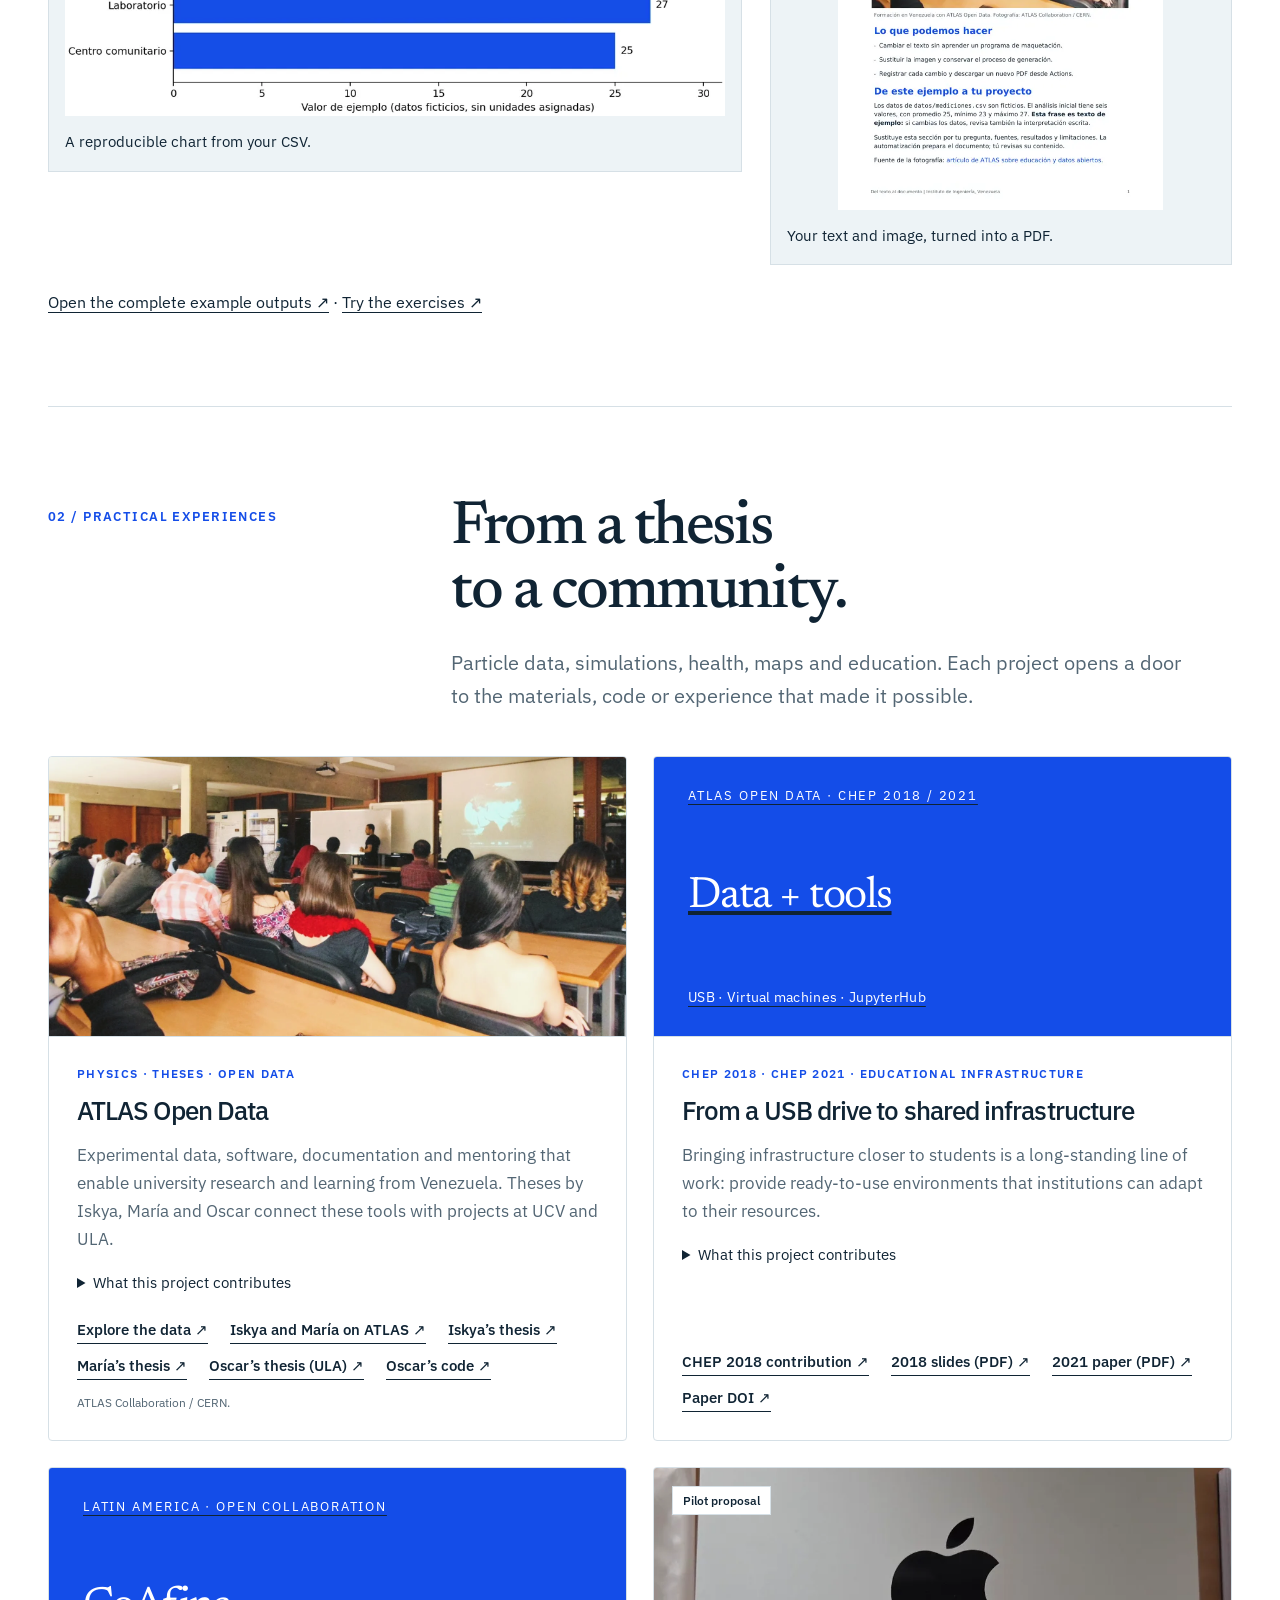
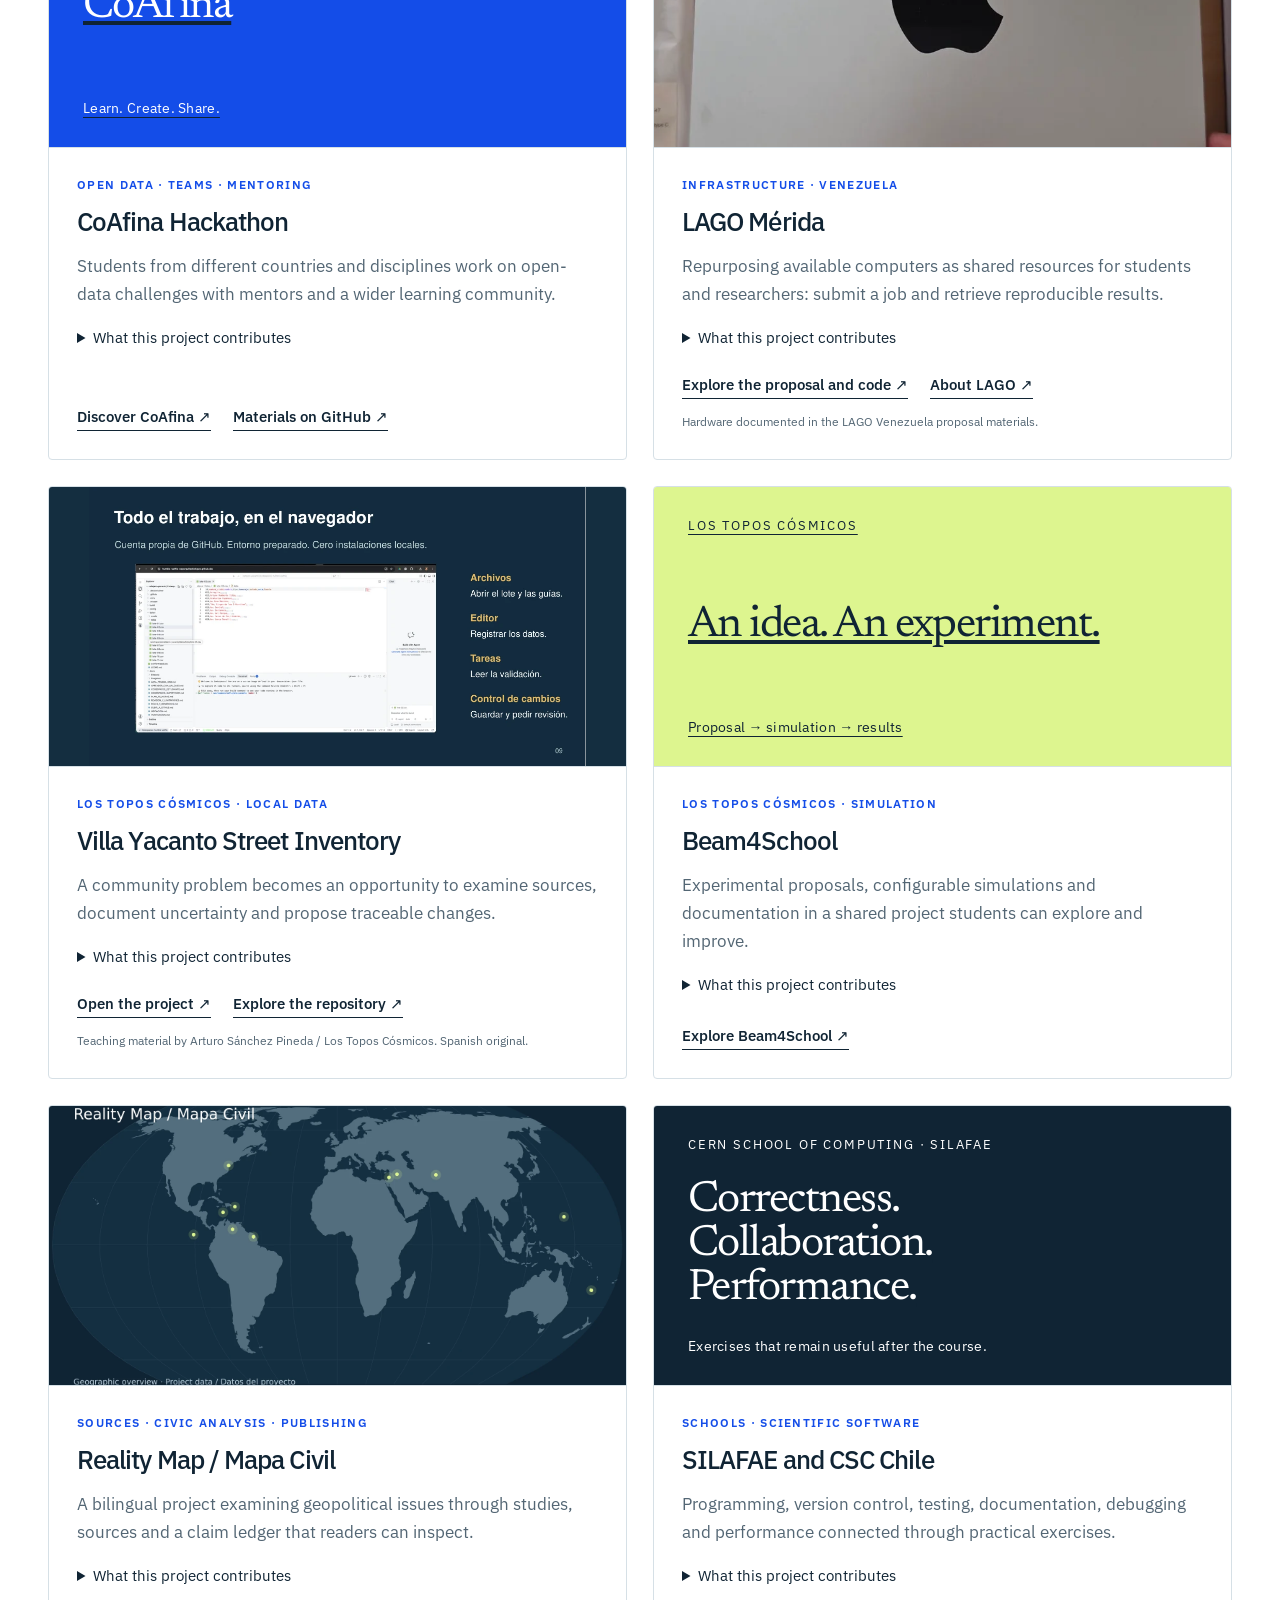
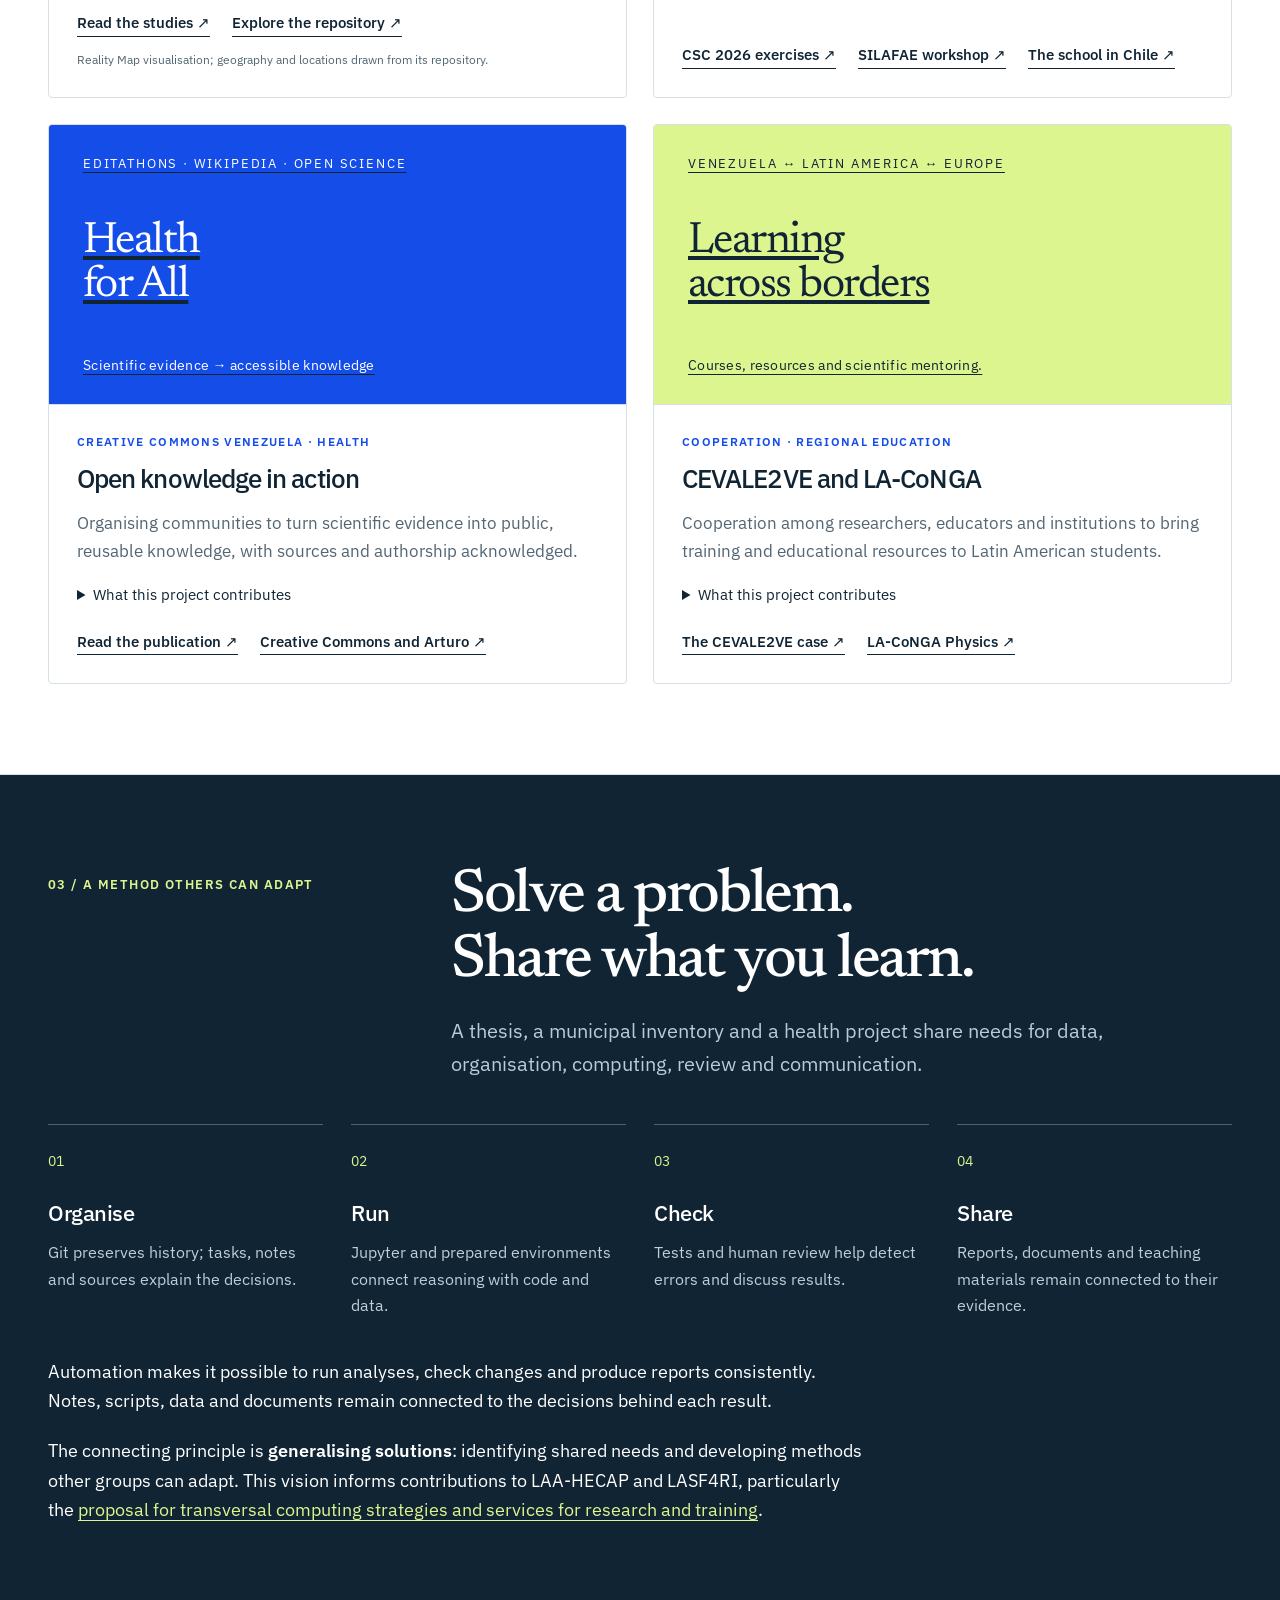
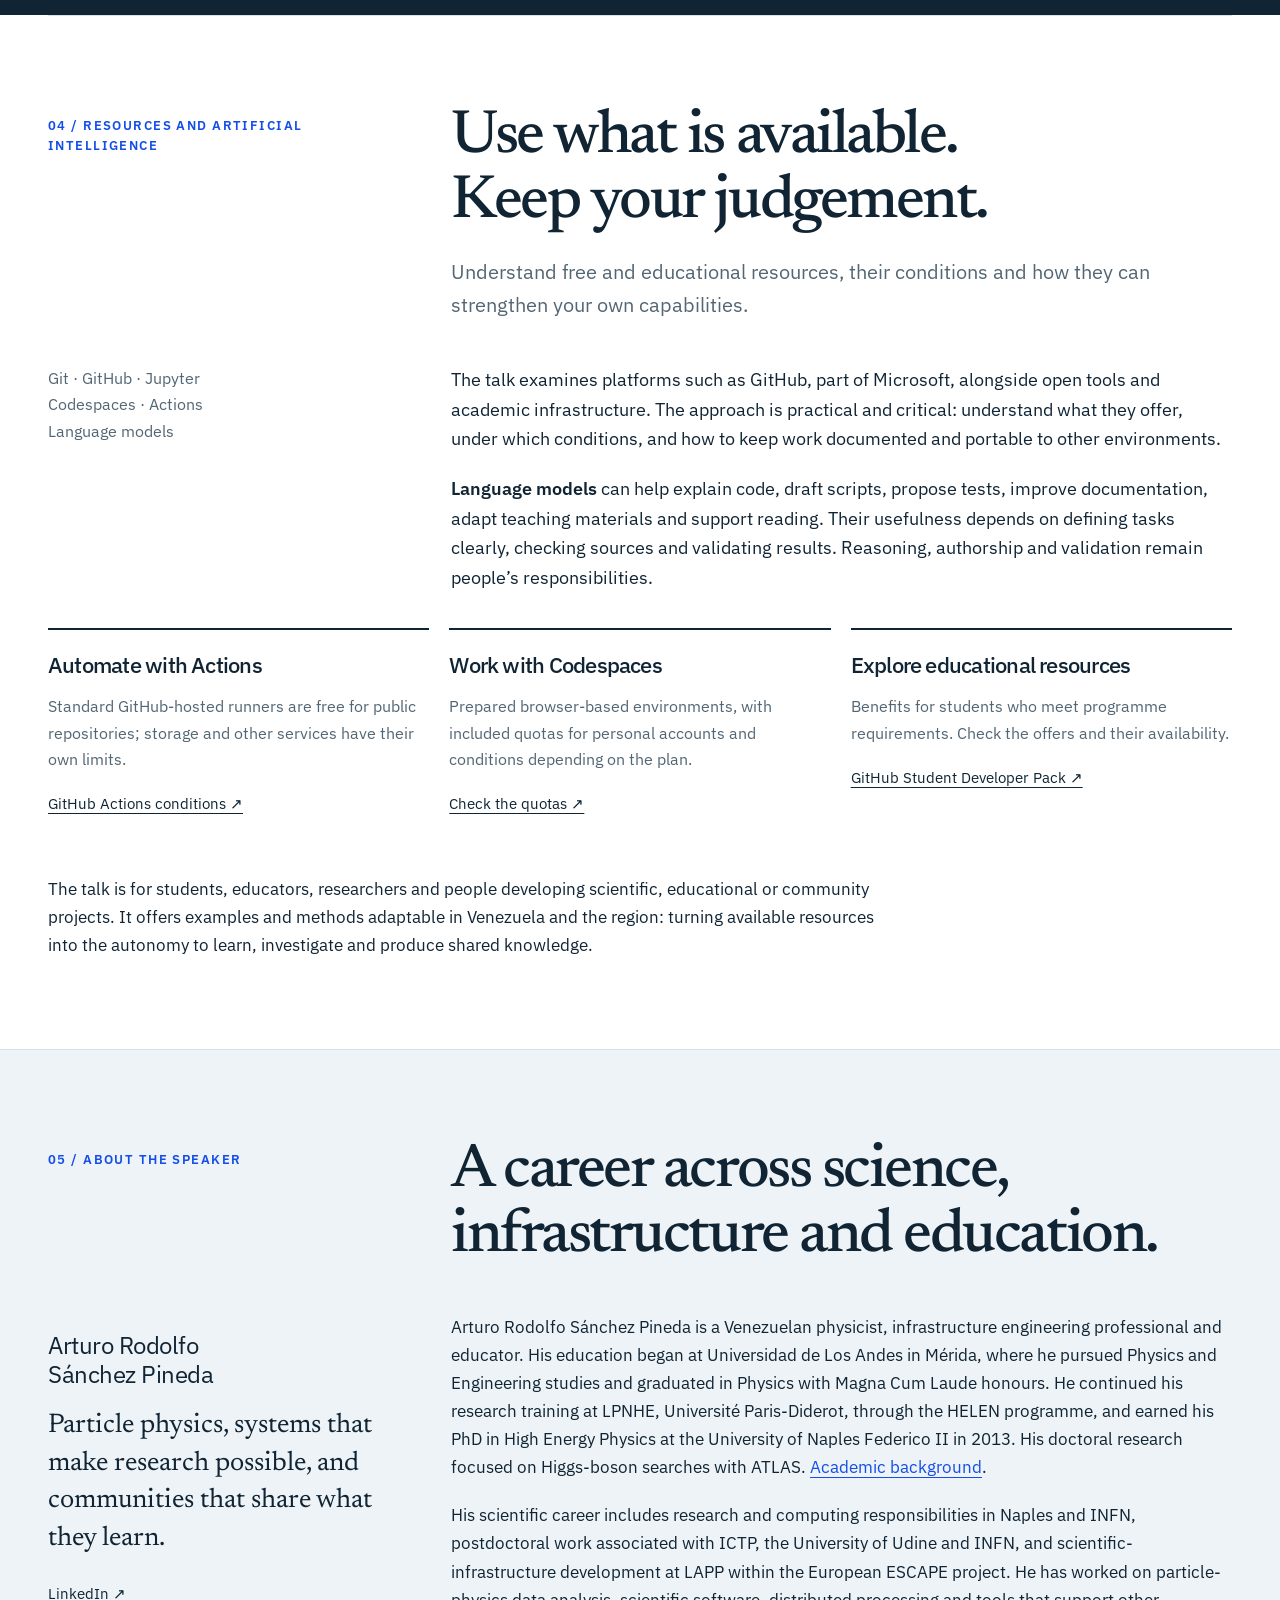
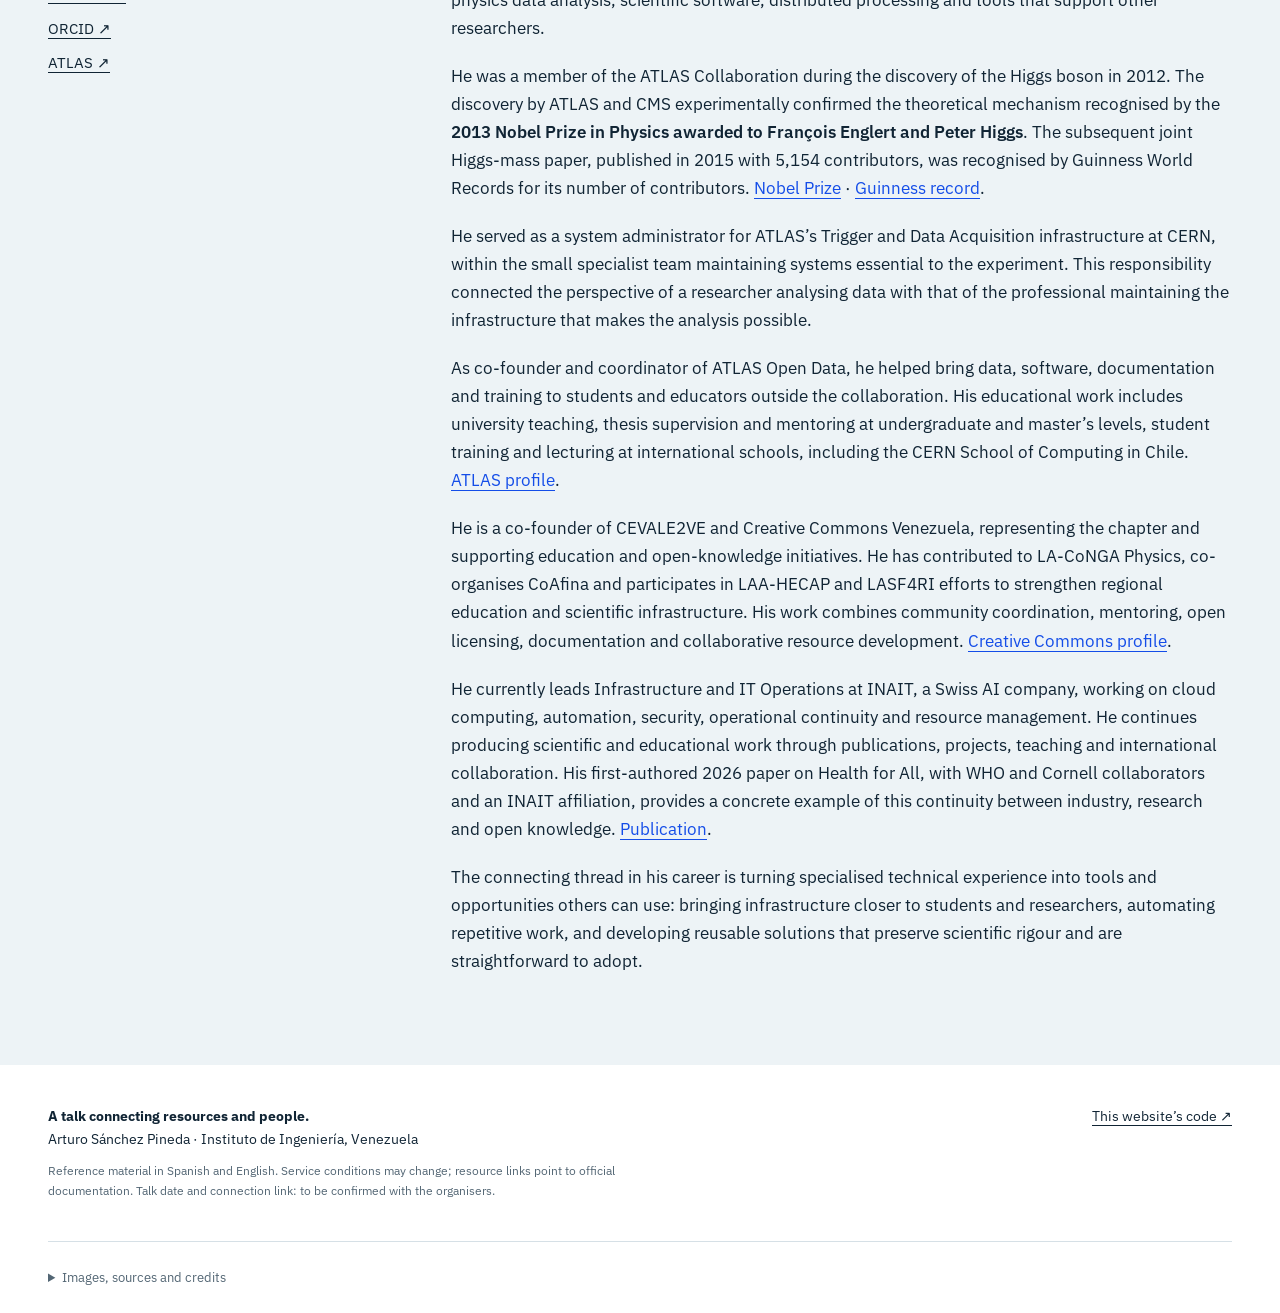
==== commit b593b6fe: "Add Oscar thesis and CHEP 2018 and 2021 references" ====
--- a/web/en.html
+++ b/web/en.html
@@ -20,9 +20,14 @@
 <figure><a href="https://github.com/artfisica/presentacion-Instituto-de-Ingenieria-Venezuela/blob/main/ejemplos/salida-esperada/informe.pdf"><img src="assets/ejemplo-pdf.webp" width="600" height="849" loading="lazy" alt="Preview of the PDF generated from Markdown and an ATLAS/CERN-credited photograph."></a><figcaption>Your text and image, turned into a PDF.</figcaption></figure></div><p class="output-links"><a href="https://github.com/artfisica/presentacion-Instituto-de-Ingenieria-Venezuela/tree/main/ejemplos/salida-esperada">Open the complete example outputs ↗</a> · <a href="https://github.com/artfisica/presentacion-Instituto-de-Ingenieria-Venezuela/blob/main/ejercicios/README.md">Try the exercises ↗</a></p></section>
 <section class="section wrap" id="proyectos"><div class="section-head"><div class="eyebrow">02 / Practical experiences</div><div><h2>From a thesis<br>to a community.</h2><p>Particle data, simulations, health, maps and education. Each project opens a door to the materials, code or experience that made it possible.</p></div></div><div class="project-grid"><article class="project" id="project-atlas">
       <a class="figure-link" href="https://opendata.atlas.cern/" aria-label="Explore the data"><div class="project-visual"><img src="assets/atlas-venezuela.webp" alt="ATLAS Open Data education in Venezuela." class="" loading="lazy" width="1200" height="600"></div></a>
-      <div class="project-body"><div class="eyebrow">Physics · Theses · Open data</div><h3>ATLAS Open Data</h3><p>Experimental data, software, documentation and mentoring that enable university research and learning from Venezuela.</p>
-      <details><summary>What this project contributes</summary><p>Iskya García completed her master’s work at UCV under Arturo’s supervision, studying dark-matter candidates with ATLAS open data and simulations. María Di Domenico completed her undergraduate thesis at UCV by reconstructing W, Z and Higgs boson masses using ROOT, Jupyter and SWAN. Their work also became reusable educational material.</p></details>
-      <div class="project-links"><a href="https://opendata.atlas.cern/">Explore the data <span aria-hidden="true">↗</span></a><a href="https://atlas.cern/updates/blog/HEP-education-worldwide-with-atlas-open-data">The two thesis stories <span aria-hidden="true">↗</span></a><a href="https://cds.cern.ch/record/2291838/">Iskya’s thesis <span aria-hidden="true">↗</span></a><a href="https://cds.cern.ch/record/2293251/">María’s thesis <span aria-hidden="true">↗</span></a></div><p class="credit">ATLAS Collaboration / CERN.</p></div>
+      <div class="project-body"><div class="eyebrow">Physics · Theses · Open data</div><h3>ATLAS Open Data</h3><p>Experimental data, software, documentation and mentoring that enable university research and learning from Venezuela. Theses by Iskya, María and Oscar connect these tools with projects at UCV and ULA.</p>
+      <details><summary>What this project contributes</summary><p>Iskya García completed her master’s work at UCV under Arturo’s supervision, studying dark-matter candidates with ATLAS open data and simulations. María Di Domenico completed her undergraduate thesis at UCV by reconstructing W, Z and Higgs boson masses using ROOT, Jupyter and SWAN. Their work also became reusable educational material. <strong>Oscar Alejandro Altuve Pabon (ULA)</strong> defended his undergraduate thesis on 1 February 2022, supervised by Arturo Sánchez and Alberto Patiño. He studied optimisation of Higgs analysis in the H → ZZ* → 4ℓ channel at 13 TeV using ATLAS Open Data, ROOT/C++ and Jupyter. A virtual machine supported local analysis with reduced reliance on internet connectivity. The material is preserved in Zenodo, with a link to its code.</p></details>
+      <div class="project-links"><a href="https://opendata.atlas.cern/">Explore the data <span aria-hidden="true">↗</span></a><a href="https://atlas.cern/updates/blog/HEP-education-worldwide-with-atlas-open-data">Iskya and María on ATLAS <span aria-hidden="true">↗</span></a><a href="https://cds.cern.ch/record/2291838/">Iskya’s thesis <span aria-hidden="true">↗</span></a><a href="https://cds.cern.ch/record/2293251/">María’s thesis <span aria-hidden="true">↗</span></a><a href="https://zenodo.org/records/18372123">Oscar’s thesis (ULA) <span aria-hidden="true">↗</span></a><a href="https://github.com/AltuOs/HZZ4l/releases/tag/v2.0.0">Oscar’s code <span aria-hidden="true">↗</span></a></div><p class="credit">ATLAS Collaboration / CERN.</p></div>
+    </article><article class="project" id="project-chep">
+      <a class="figure-link" href="https://indico.cern.ch/event/587955/contributions/2938491/" aria-label="CHEP 2018 contribution"><div class="project-visual"><div class="type-tile blue" aria-hidden="true"><div class="tile-kicker">ATLAS Open Data · CHEP 2018 / 2021</div><div class="tile-title">Data + tools</div><div class="tile-bottom">USB · Virtual machines · JupyterHub</div></div></div></a>
+      <div class="project-body"><div class="eyebrow">CHEP 2018 · CHEP 2021 · Educational infrastructure</div><h3>From a USB drive to shared infrastructure</h3><p>Bringing infrastructure closer to students is a long-standing line of work: provide ready-to-use environments that institutions can adapt to their resources.</p>
+      <details><summary>What this project contributes</summary><p>At CHEP 2018, Arturo presented ATLAS Open Data and Open Key: data, software, notebooks and documentation carried on a USB drive, with virtual machines for places with limited connectivity. The slides show applications in training and theses in Venezuela. In 2021, Arturo Sánchez Pineda and Giovanni Guerrieri published a proposal for multi-user deployment with JupyterHub and infrastructure as code. It documents an initial Terraform and OpenStack proof of concept at CERN; other scenarios remain proposals. The practical lesson for this talk: delivering a reproducible environment reduces the setup work each student must repeat.</p></details>
+      <div class="project-links"><a href="https://indico.cern.ch/event/587955/contributions/2938491/">CHEP 2018 contribution <span aria-hidden="true">↗</span></a><a href="https://indico.cern.ch/event/587955/contributions/2938491/attachments/1635910/2689773/CHEP_2018_Arturo_Sanchez_ATLAS_Open_Data.pdf">2018 slides (PDF) <span aria-hidden="true">↗</span></a><a href="https://cds.cern.ch/record/2772504/files/epjconf_chep2021_01008.pdf">2021 paper (PDF) <span aria-hidden="true">↗</span></a><a href="https://doi.org/10.1051/epjconf/202125101008">Paper DOI <span aria-hidden="true">↗</span></a></div></div>
     </article><article class="project" id="project-coafina">
       <a class="figure-link" href="https://laconga.redclara.net/hackathon/" aria-label="Discover CoAfina"><div class="project-visual"><div class="type-tile blue" aria-hidden="true"><div class="tile-kicker">Latin America · Open collaboration</div><div class="tile-title">CoAfina</div><div class="tile-bottom">Learn. Create. Share.</div></div></div></a>
       <div class="project-body"><div class="eyebrow">Open data · Teams · Mentoring</div><h3>CoAfina Hackathon</h3><p>Students from different countries and disciplines work on open-data challenges with mentors and a wider learning community.</p>
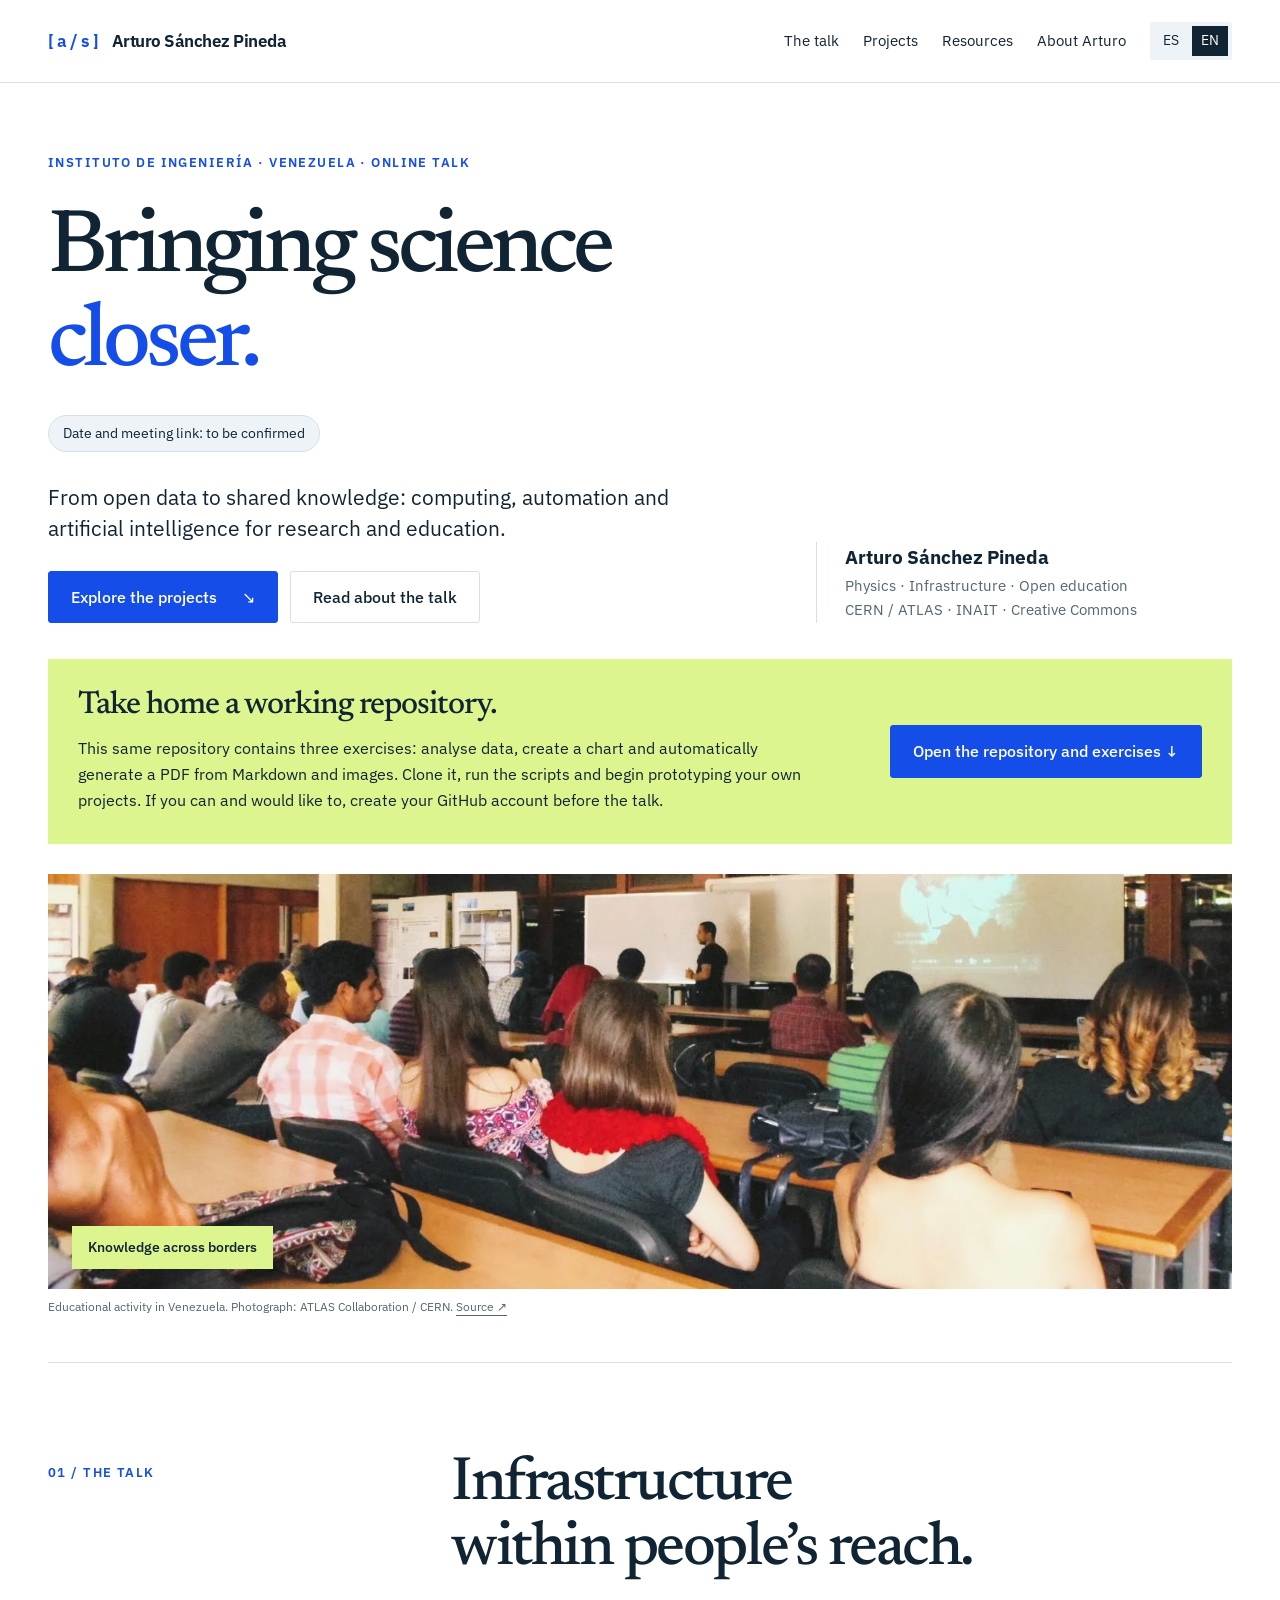
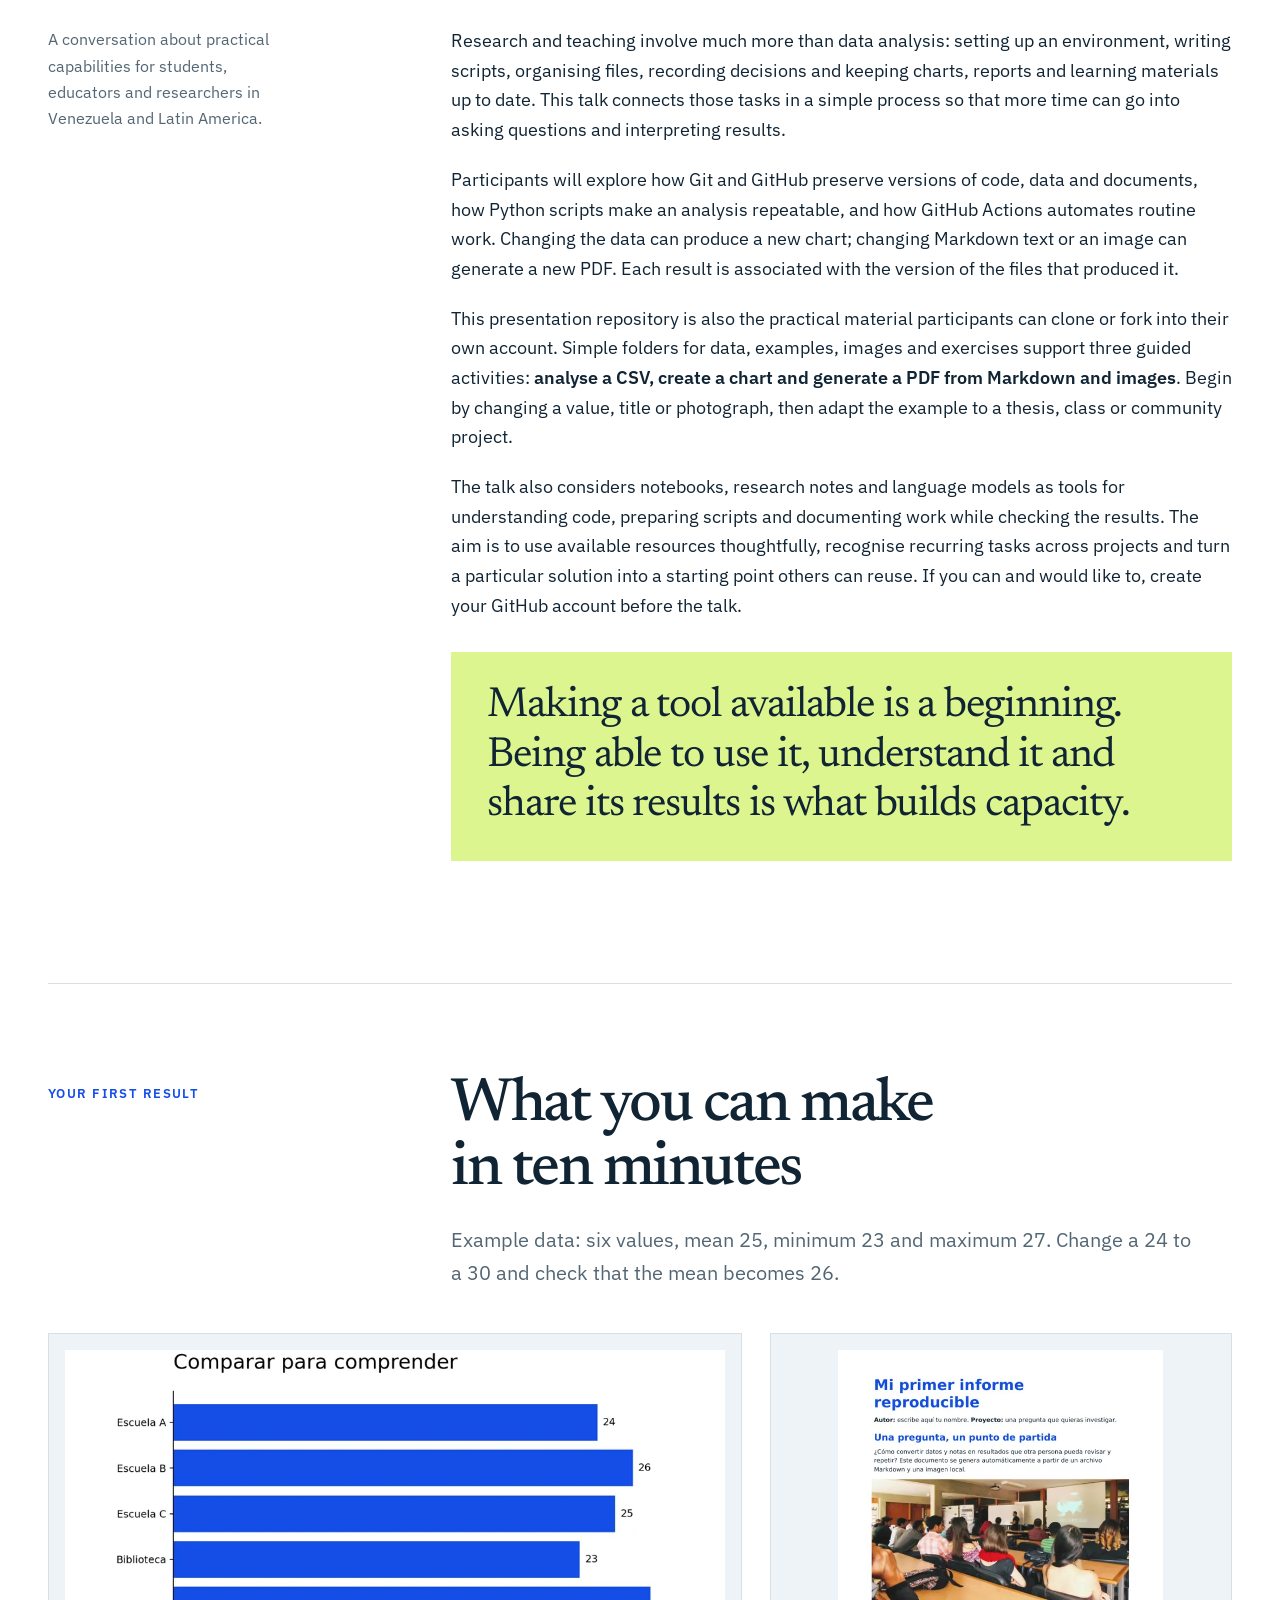
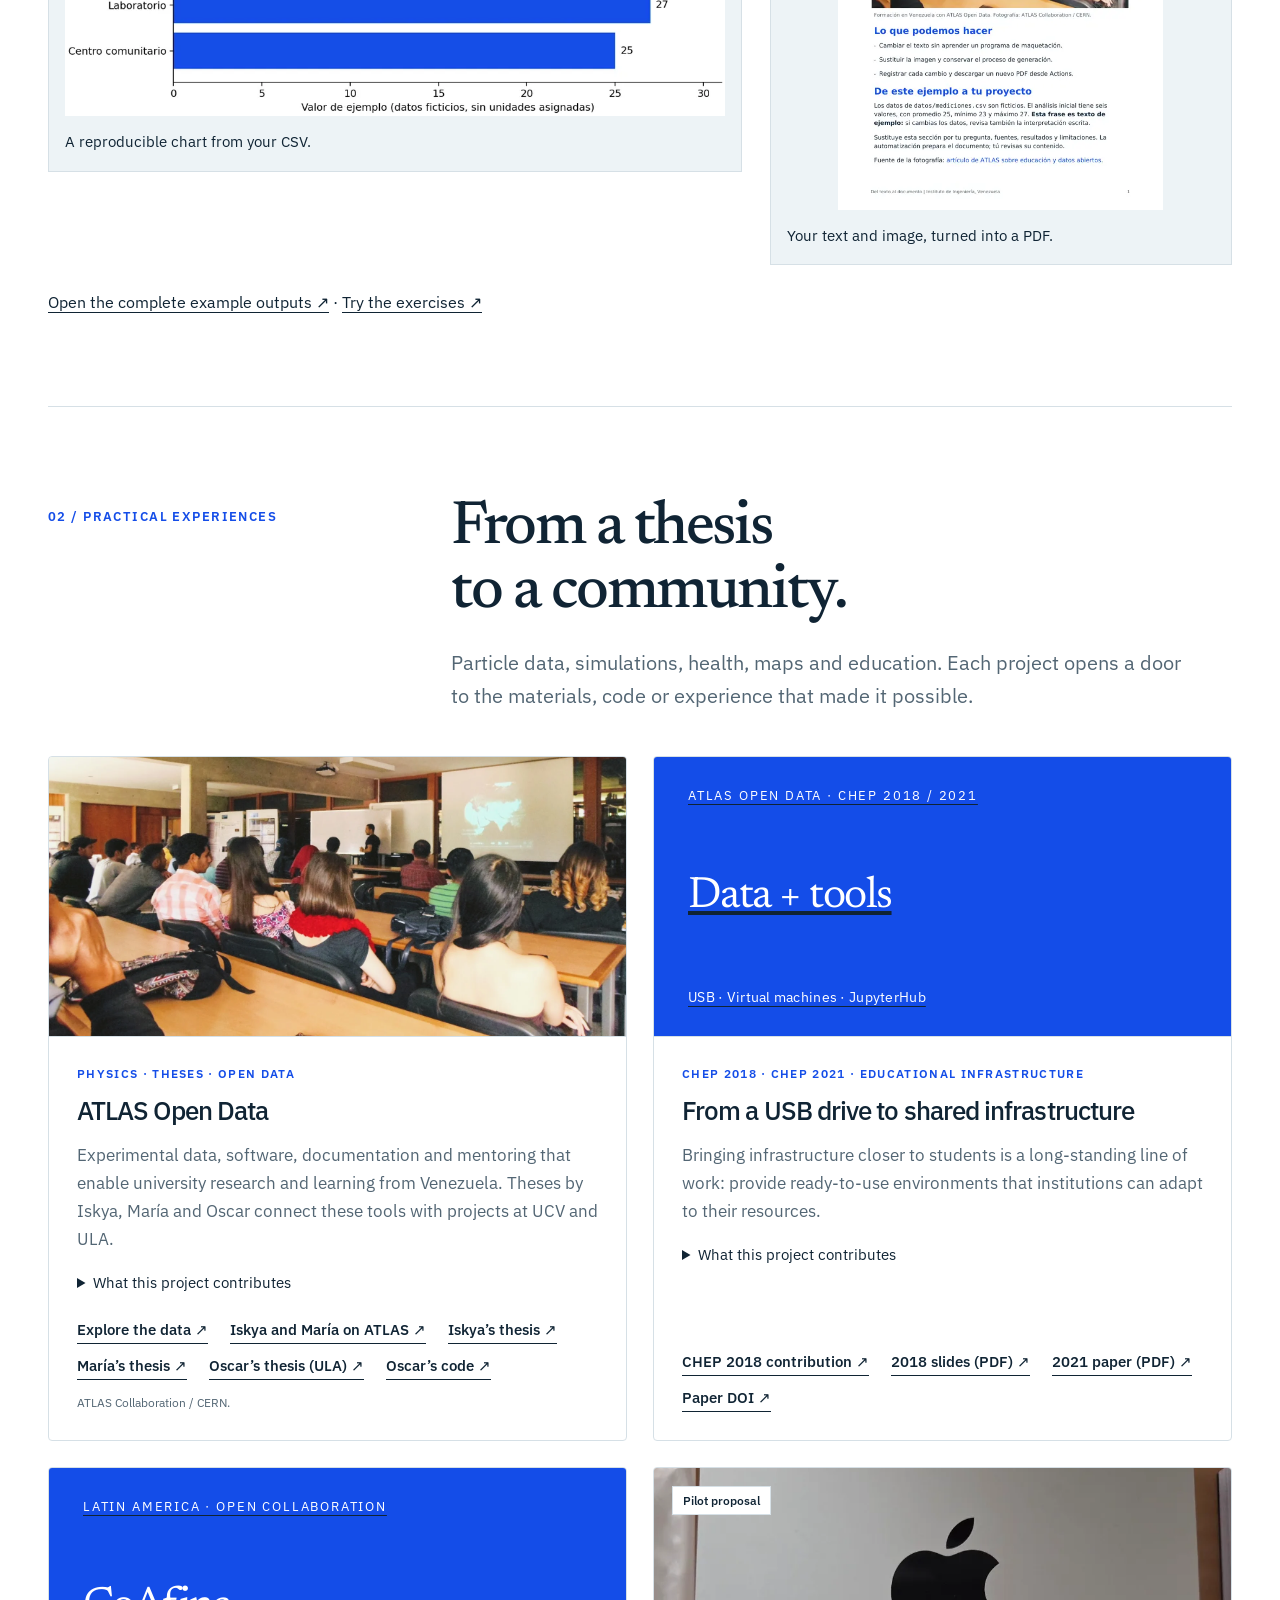
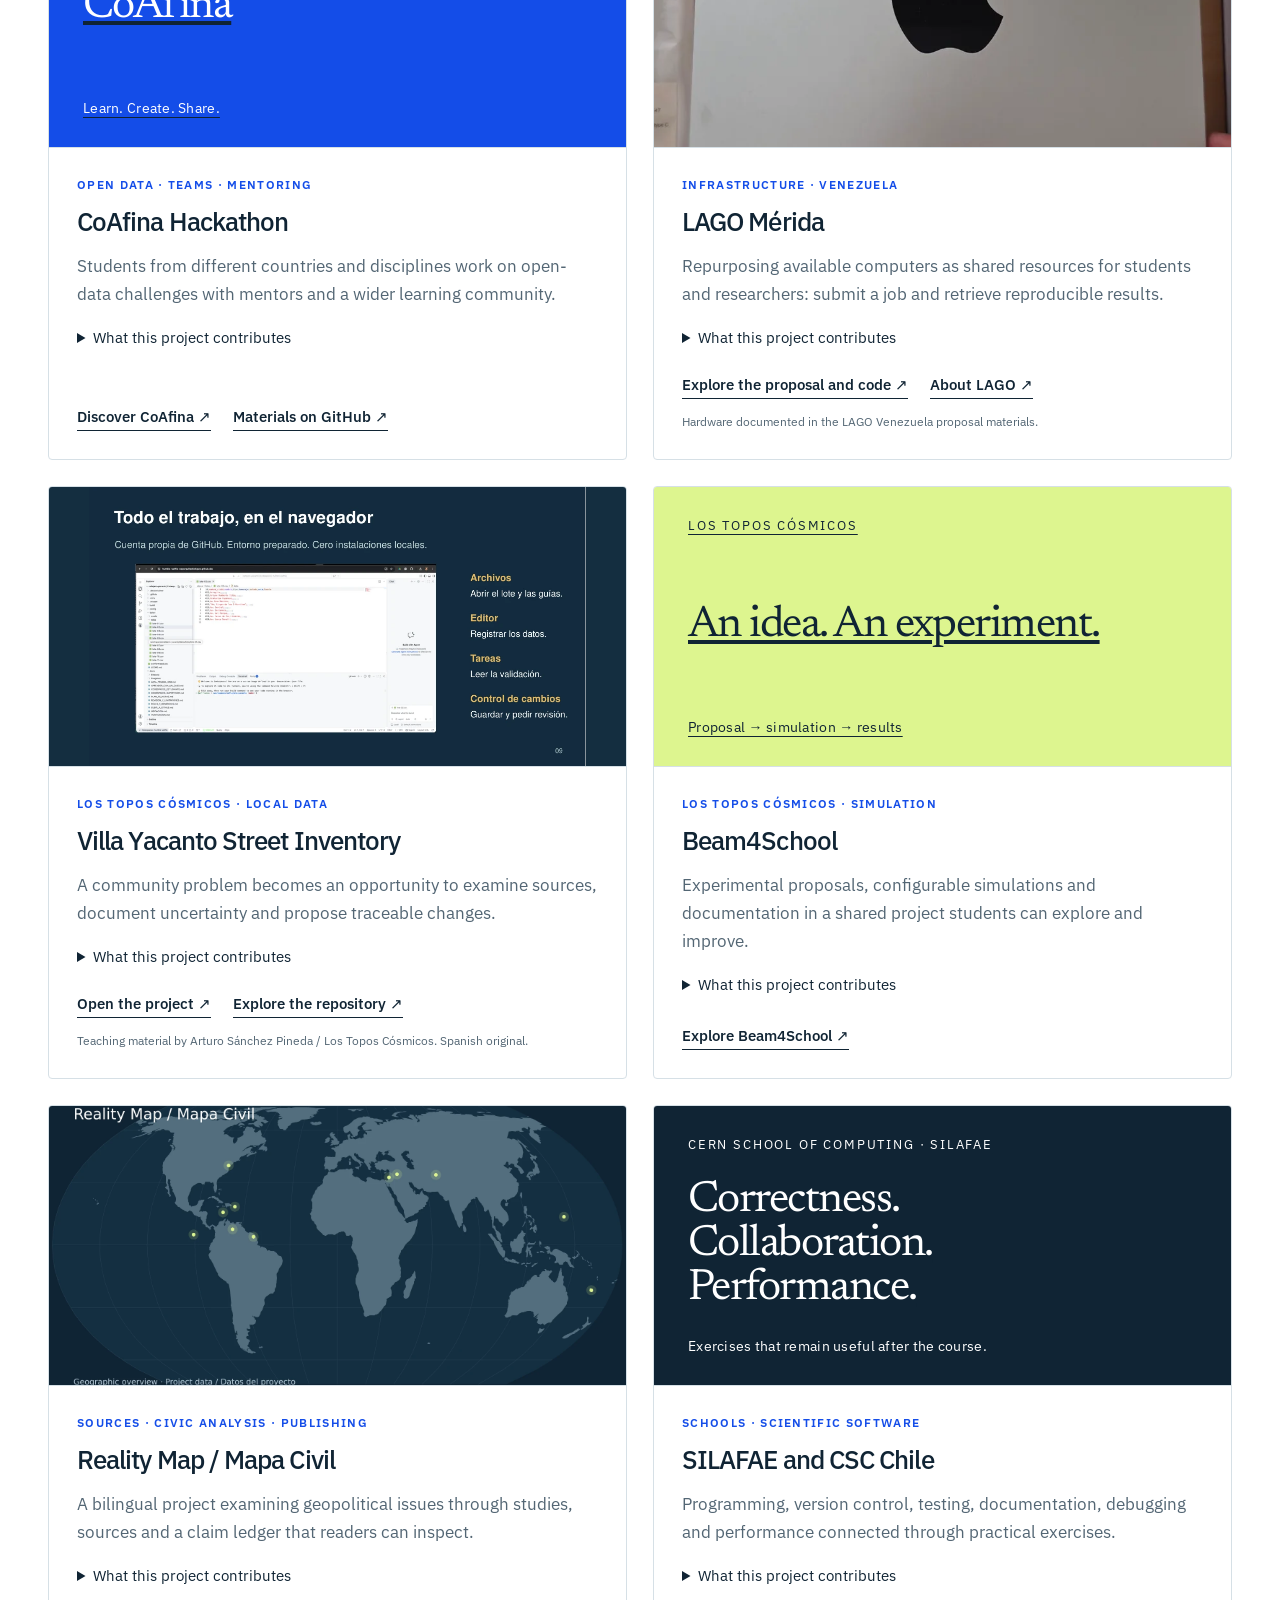
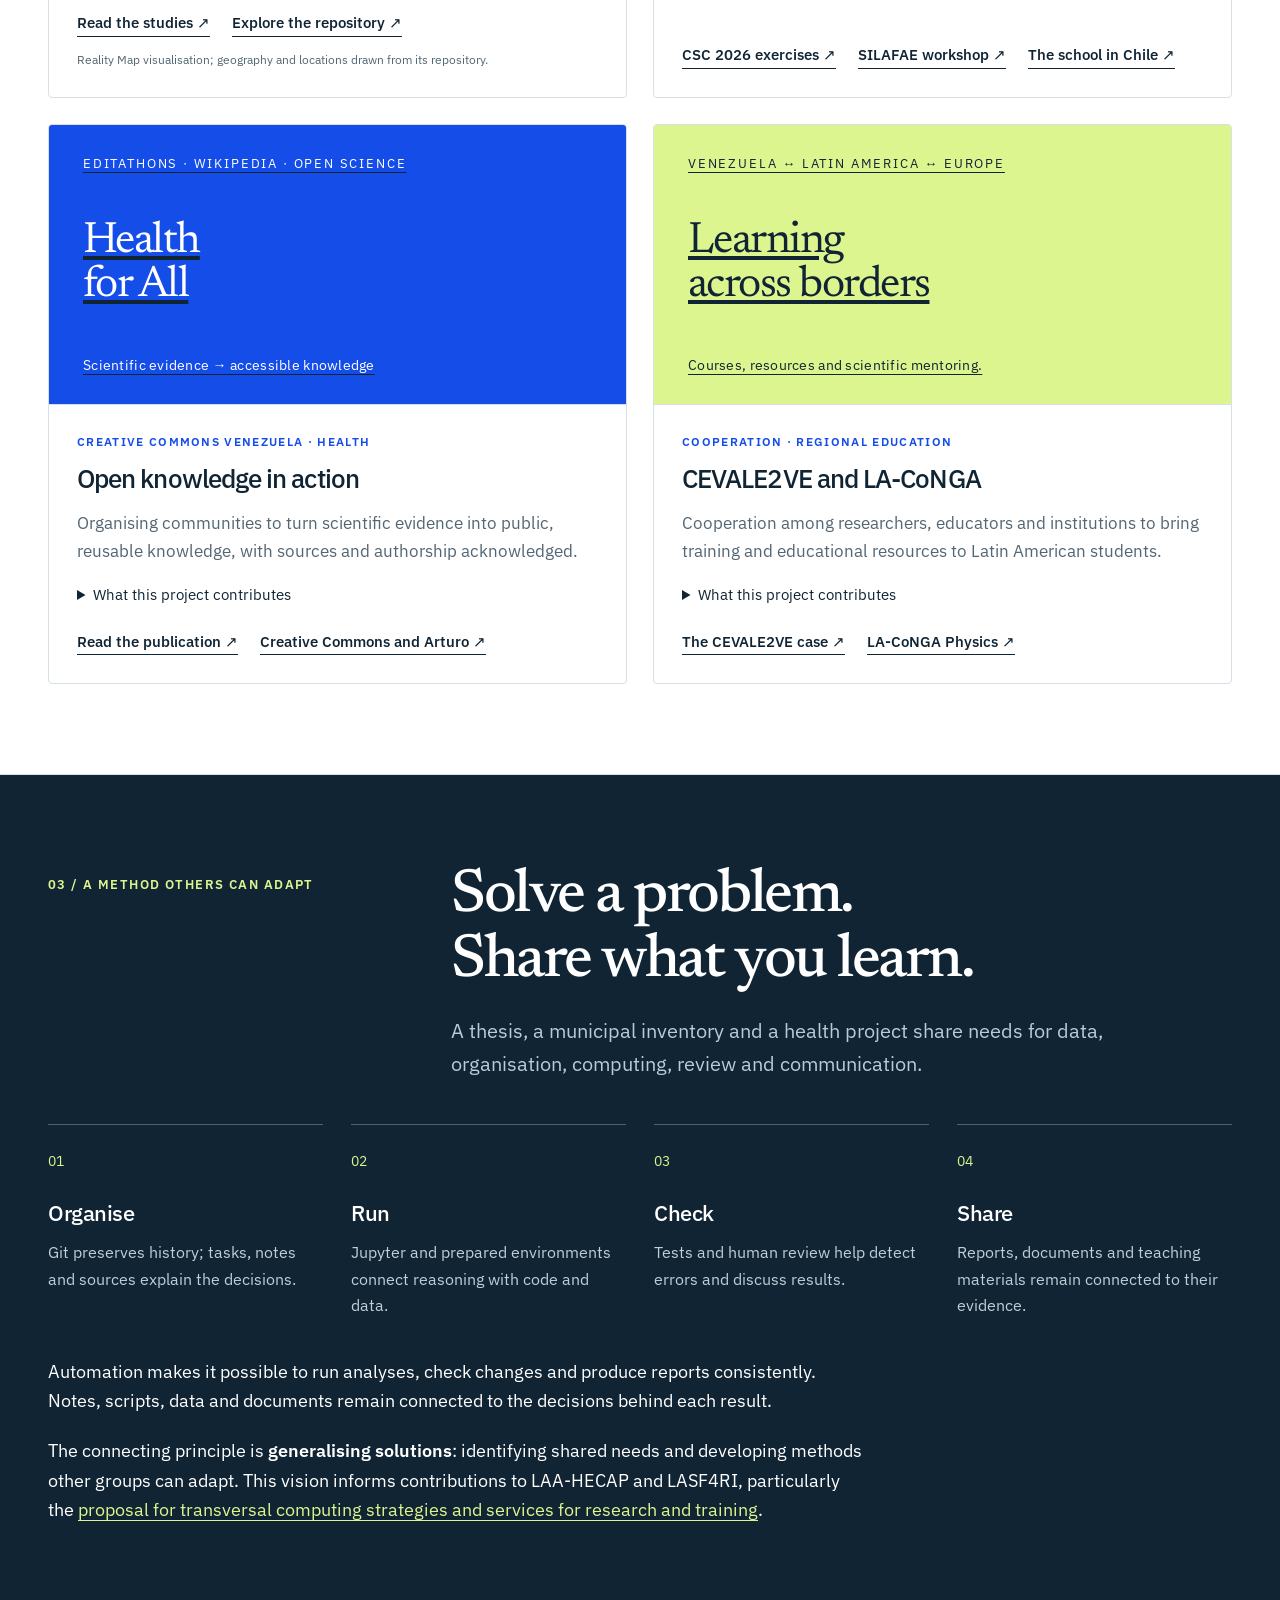
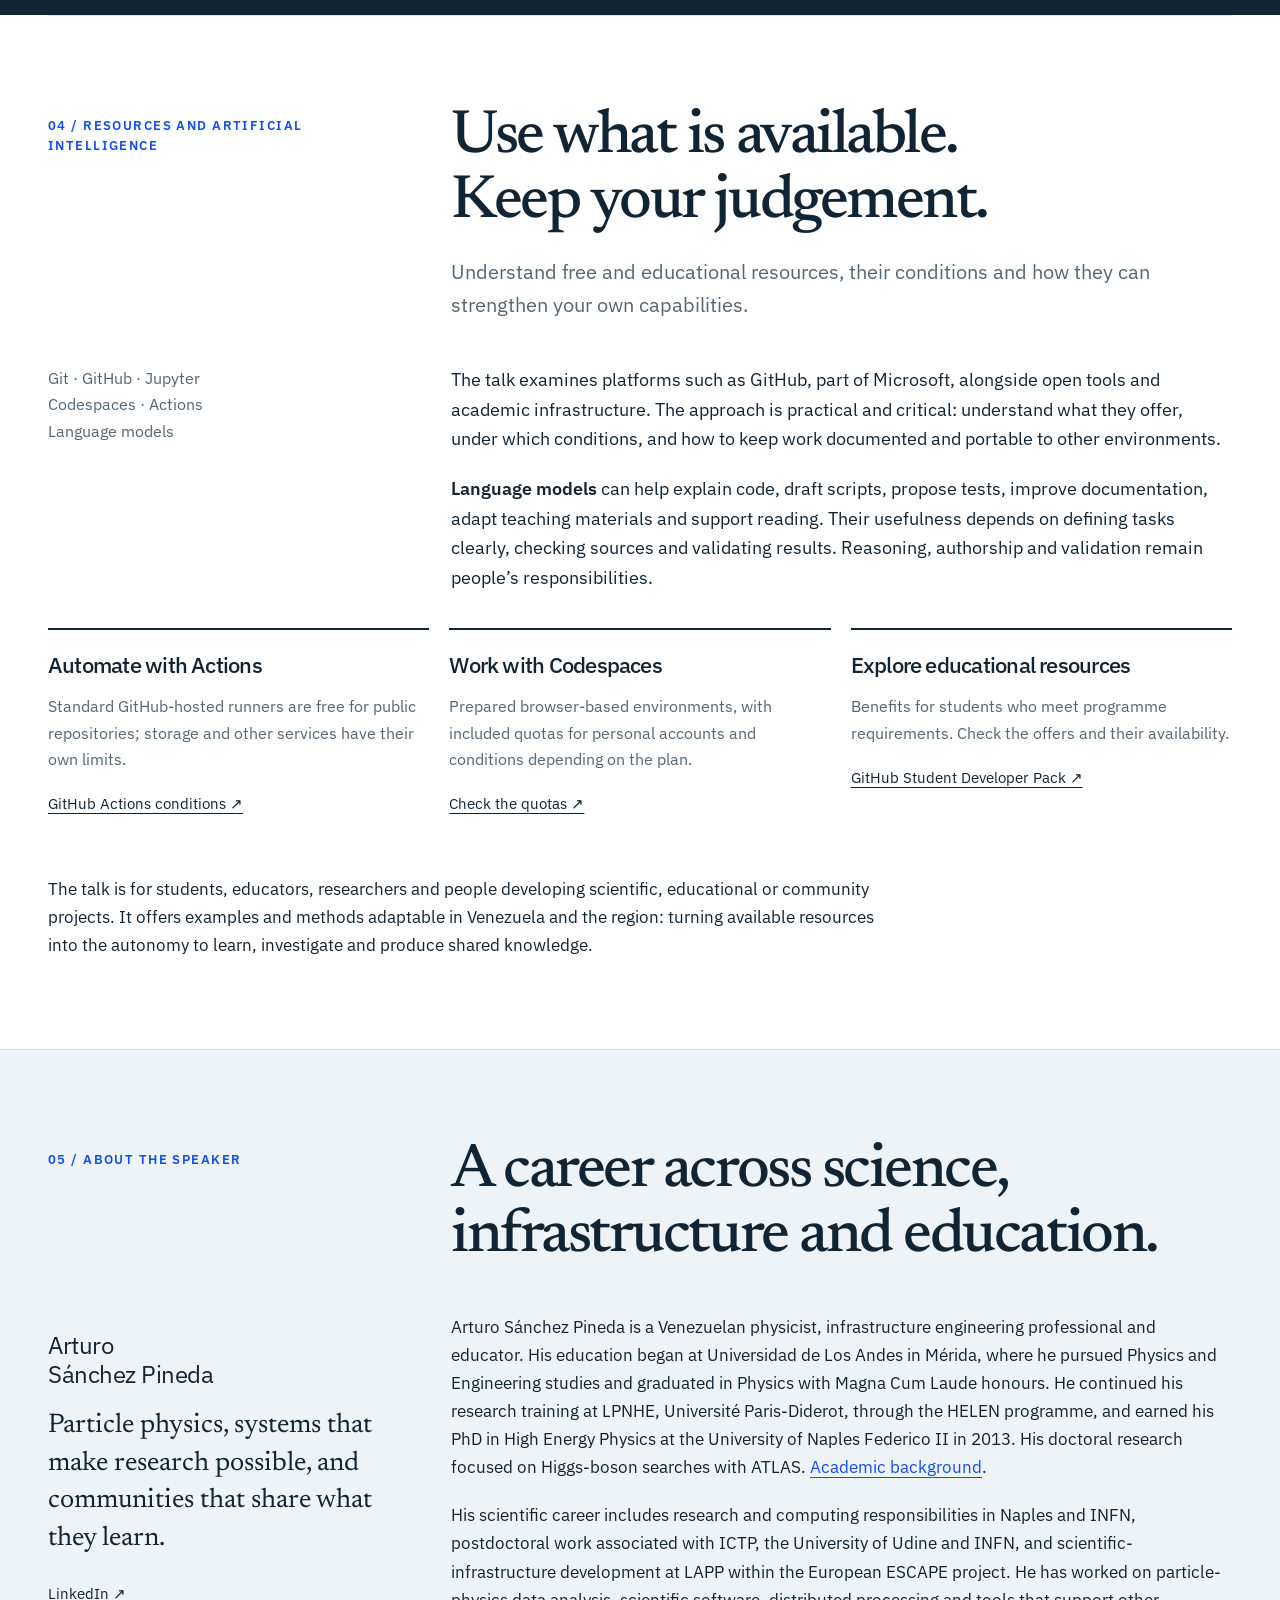
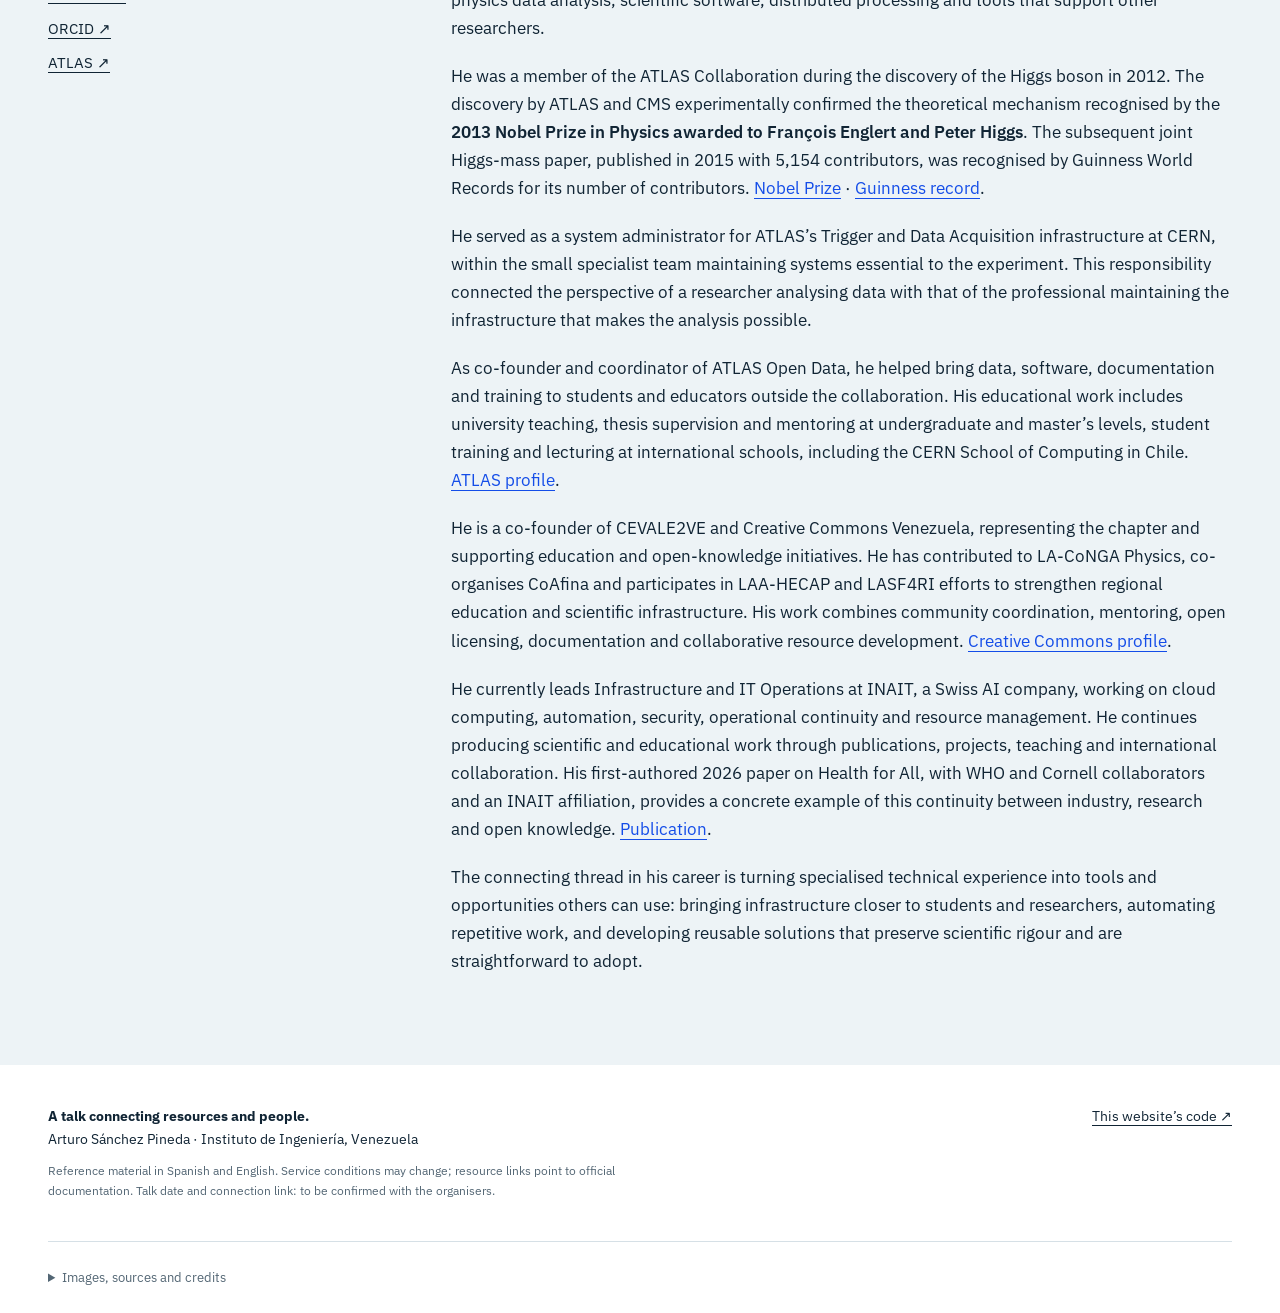
==== commit cb3d079a: "Use Arturo Sánchez Pineda consistently and fix card count summary" ====
--- a/web/en.html
+++ b/web/en.html
@@ -1,7 +1,7 @@
 <!doctype html>
 <html lang="en"><head><meta charset="utf-8"><meta name="viewport" content="width=device-width,initial-scale=1">
 <title>From Open Data to Shared Knowledge — Arturo Sánchez Pineda</title><meta name="description" content="An online talk by Arturo Sánchez Pineda for Instituto de Ingeniería, Venezuela. Computing, automation and artificial intelligence for research and education.">
-<meta name="author" content="Arturo Rodolfo Sánchez Pineda"><meta name="theme-color" content="#102434">
+<meta name="author" content="Arturo Sánchez Pineda"><meta name="theme-color" content="#102434">
 <meta property="og:image" content="https://artfisica.github.io/presentacion-Instituto-de-Ingenieria-Venezuela/assets/atlas-venezuela.webp"><meta property="og:image:alt" content="Arturo teaching at an ATLAS Open Data educational event in Venezuela."><meta property="og:type" content="website"><meta property="og:title" content="From Open Data to Shared Knowledge"><meta property="og:description" content="An online talk by Arturo Sánchez Pineda for Instituto de Ingeniería, Venezuela. Computing, automation and artificial intelligence for research and education."><meta property="og:locale" content="en_US"><meta property="og:url" content="https://artfisica.github.io/presentacion-Instituto-de-Ingenieria-Venezuela/en.html">
 <link rel="canonical" href="https://artfisica.github.io/presentacion-Instituto-de-Ingenieria-Venezuela/en.html"><link rel="alternate" hreflang="es" href="https://artfisica.github.io/presentacion-Instituto-de-Ingenieria-Venezuela/"><link rel="alternate" hreflang="en" href="https://artfisica.github.io/presentacion-Instituto-de-Ingenieria-Venezuela/en.html"><link rel="alternate" hreflang="x-default" href="https://artfisica.github.io/presentacion-Instituto-de-Ingenieria-Venezuela/">
 <link rel="icon" type="image/svg+xml" href="assets/favicon.svg"><link rel="stylesheet" href="assets/style.css">
@@ -11,7 +11,7 @@
 <header class="topbar"><nav class="wrap nav" aria-label="Main"><a class="brand" href="index.html"><span aria-hidden="true">[ a / s ]</span> Arturo Sánchez Pineda</a><div class="navlinks"><div class="navsections"><a href="#charla">The talk</a><a href="#proyectos">Projects</a><a href="#recursos">Resources</a><a href="#arturo">About Arturo</a></div><div class="language" aria-label="Language"><a href="index.html" lang="es" hreflang="es" class="" >ES</a><a href="en.html" lang="en" hreflang="en" class="selected" aria-current="page">EN</a></div></div></nav></header>
 <main id="main">
 <section class="hero wrap" aria-labelledby="hero-title"><div class="eyebrow">Instituto de Ingeniería · Venezuela · Online talk</div><h1 id="hero-title">Bringing science<br><em>closer.</em></h1><p class="event-chip">Date and meeting link: to be confirmed</p>
-<div class="hero-bottom"><div><p class="subtitle">From open data to shared knowledge: computing, automation and artificial intelligence for research and education.</p><div class="actions"><a class="button" href="#proyectos">Explore the projects <span aria-hidden="true">↘</span></a><a class="button secondary" href="#charla">Read about the talk</a></div></div><p class="speaker"><strong>Arturo Rodolfo Sánchez Pineda</strong>Physics · Infrastructure · Open education<br>CERN / ATLAS · INAIT · Creative Commons</p></div>
+<div class="hero-bottom"><div><p class="subtitle">From open data to shared knowledge: computing, automation and artificial intelligence for research and education.</p><div class="actions"><a class="button" href="#proyectos">Explore the projects <span aria-hidden="true">↘</span></a><a class="button secondary" href="#charla">Read about the talk</a></div></div><p class="speaker"><strong>Arturo Sánchez Pineda</strong>Physics · Infrastructure · Open education<br>CERN / ATLAS · INAIT · Creative Commons</p></div>
 <aside class="takeaway"><div><h2>Take home a working repository.</h2><p>This same repository contains three exercises: analyse data, create a chart and automatically generate a PDF from Markdown and images. Clone it, run the scripts and begin prototyping your own projects. If you can and would like to, create your GitHub account before the talk.</p></div><a class="button" href="https://github.com/artfisica/presentacion-Instituto-de-Ingenieria-Venezuela#ejercicios">Open the repository and exercises ↓</a></aside>
 <figure><div class="hero-image"><img src="assets/atlas-venezuela.webp" width="1600" height="799" alt="Arturo teaching at an ATLAS Open Data educational event in Venezuela." fetchpriority="high"><span class="image-label">Knowledge across borders</span></div><figcaption class="caption">Educational activity in Venezuela. Photograph: ATLAS Collaboration / CERN. <a href="https://atlas.cern/updates/blog/HEP-education-worldwide-with-atlas-open-data">Source ↗</a></figcaption></figure></section>
 <section class="section wrap" id="charla"><div class="section-head"><div class="eyebrow">01 / The talk</div><h2>Infrastructure<br>within people’s reach.</h2></div><div class="intro-grid"><aside class="side-note">A conversation about practical capabilities for students, educators and researchers in Venezuela and Latin America.</aside><div class="prose"><p>Research and teaching involve much more than data analysis: setting up an environment, writing scripts, organising files, recording decisions and keeping charts, reports and learning materials up to date. This talk connects those tasks in a simple process so that more time can go into asking questions and interpreting results.</p><p>Participants will explore how Git and GitHub preserve versions of code, data and documents, how Python scripts make an analysis repeatable, and how GitHub Actions automates routine work. Changing the data can produce a new chart; changing Markdown text or an image can generate a new PDF. Each result is associated with the version of the files that produced it.</p><p>This presentation repository is also the practical material participants can clone or fork into their own account. Simple folders for data, examples, images and exercises support three guided activities: <strong>analyse a CSV, create a chart and generate a PDF from Markdown and images</strong>. Begin by changing a value, title or photograph, then adapt the example to a thesis, class or community project.</p><p>The talk also considers notebooks, research notes and language models as tools for understanding code, preparing scripts and documenting work while checking the results. The aim is to use available resources thoughtfully, recognise recurring tasks across projects and turn a particular solution into a starting point others can reuse. If you can and would like to, create your GitHub account before the talk.</p><blockquote class="callout">Making a tool available is a beginning. Being able to use it, understand it and share its results is what builds capacity.</blockquote></div></div></section>
@@ -71,7 +71,7 @@
     </article></div></section>
 <section class="section method" id="metodo"><div class="wrap"><div class="section-head"><div class="eyebrow">03 / A method others can adapt</div><div><h2>Solve a problem.<br>Share what you learn.</h2><p>A thesis, a municipal inventory and a health project share needs for data, organisation, computing, review and communication.</p></div></div><div class="method-steps"><div class="method-step"><span>01</span><h3>Organise</h3><p>Git preserves history; tasks, notes and sources explain the decisions.</p></div><div class="method-step"><span>02</span><h3>Run</h3><p>Jupyter and prepared environments connect reasoning with code and data.</p></div><div class="method-step"><span>03</span><h3>Check</h3><p>Tests and human review help detect errors and discuss results.</p></div><div class="method-step"><span>04</span><h3>Share</h3><p>Reports, documents and teaching materials remain connected to their evidence.</p></div></div><div class="prose"><p>Automation makes it possible to run analyses, check changes and produce reports consistently. Notes, scripts, data and documents remain connected to the decisions behind each result.</p><p>The connecting principle is <strong>generalising solutions</strong>: identifying shared needs and developing methods other groups can adapt. This vision informs contributions to LAA-HECAP and LASF4RI, particularly the <a href="https://zenodo.org/records/13324266">proposal for transversal computing strategies and services for research and training</a>.</p></div></div></section>
 <section class="section wrap" id="recursos"><div class="section-head"><div class="eyebrow">04 / Resources and artificial intelligence</div><div><h2>Use what is available.<br>Keep your judgement.</h2><p>Understand free and educational resources, their conditions and how they can strengthen your own capabilities.</p></div></div><div class="intro-grid"><aside class="side-note">Git · GitHub · Jupyter<br>Codespaces · Actions<br>Language models</aside><div class="prose"><p>The talk examines platforms such as GitHub, part of Microsoft, alongside open tools and academic infrastructure. The approach is practical and critical: understand what they offer, under which conditions, and how to keep work documented and portable to other environments.</p><p><strong>Language models</strong> can help explain code, draft scripts, propose tests, improve documentation, adapt teaching materials and support reading. Their usefulness depends on defining tasks clearly, checking sources and validating results. Reasoning, authorship and validation remain people’s responsibilities.</p></div></div><div class="resource-list"><article class="resource"><h3>Automate with Actions</h3><p>Standard GitHub-hosted runners are free for public repositories; storage and other services have their own limits.</p><a href="https://docs.github.com/en/billing/concepts/product-billing/github-actions">GitHub Actions conditions ↗</a></article><article class="resource"><h3>Work with Codespaces</h3><p>Prepared browser-based environments, with included quotas for personal accounts and conditions depending on the plan.</p><a href="https://docs.github.com/en/billing/concepts/product-billing/github-codespaces">Check the quotas ↗</a></article><article class="resource"><h3>Explore educational resources</h3><p>Benefits for students who meet programme requirements. Check the offers and their availability.</p><a href="https://education.github.com/pack/">GitHub Student Developer Pack ↗</a></article></div><p class="end-note">The talk is for students, educators, researchers and people developing scientific, educational or community projects. It offers examples and methods adaptable in Venezuela and the region: turning available resources into the autonomy to learn, investigate and produce shared knowledge.</p></section>
-<section class="section bio" id="arturo"><div class="wrap"><div class="section-head"><div class="eyebrow">05 / About the speaker</div><h2>A career across science,<br>infrastructure and education.</h2></div><div class="bio-grid"><aside class="bio-aside"><p class="name">Arturo Rodolfo<br>Sánchez Pineda</p><p class="bio-summary">Particle physics, systems that make research possible, and communities that share what they learn.</p><div class="profile-links"><a href="https://www.linkedin.com/in/arturo-sanchez-pineda/">LinkedIn ↗</a><a href="https://orcid.org/0000-0001-8241-7835">ORCID ↗</a><a href="https://atlas.cern/authors/arturo-sanchez-pineda">ATLAS ↗</a></div></aside><div class="prose"><p>Arturo Rodolfo Sánchez Pineda is a Venezuelan physicist, infrastructure engineering professional and educator. His education began at Universidad de Los Andes in Mérida, where he pursued Physics and Engineering studies and graduated in Physics with Magna Cum Laude honours. He continued his research training at LPNHE, Université Paris-Diderot, through the HELEN programme, and earned his PhD in High Energy Physics at the University of Naples Federico II in 2013. His doctoral research focused on Higgs-boson searches with ATLAS. <a href="https://twiki.org/p/pub/Main/ArturoSanchez/Arturo_Sanchez_Curriculum_June_2016.pdf">Academic background</a>.</p><p>His scientific career includes research and computing responsibilities in Naples and INFN, postdoctoral work associated with ICTP, the University of Udine and INFN, and scientific-infrastructure development at LAPP within the European ESCAPE project. He has worked on particle-physics data analysis, scientific software, distributed processing and tools that support other researchers.</p><p>He was a member of the ATLAS Collaboration during the discovery of the Higgs boson in 2012. The discovery by ATLAS and CMS experimentally confirmed the theoretical mechanism recognised by the <strong>2013 Nobel Prize in Physics awarded to François Englert and Peter Higgs</strong>. The subsequent joint Higgs-mass paper, published in 2015 with 5,154 contributors, was recognised by Guinness World Records for its number of contributors. <a href="https://www.nobelprize.org/prizes/physics/2013/press-release/">Nobel Prize</a> · <a href="https://www.guinnessworldrecords.com/world-records/421538-most-contributors-to-a-research-paper">Guinness record</a>.</p><p>He served as a system administrator for ATLAS’s Trigger and Data Acquisition infrastructure at CERN, within the small specialist team maintaining systems essential to the experiment. This responsibility connected the perspective of a researcher analysing data with that of the professional maintaining the infrastructure that makes the analysis possible.</p><p>As co-founder and coordinator of ATLAS Open Data, he helped bring data, software, documentation and training to students and educators outside the collaboration. His educational work includes university teaching, thesis supervision and mentoring at undergraduate and master’s levels, student training and lecturing at international schools, including the CERN School of Computing in Chile. <a href="https://atlas.cern/authors/arturo-sanchez-pineda">ATLAS profile</a>.</p><p>He is a co-founder of CEVALE2VE and Creative Commons Venezuela, representing the chapter and supporting education and open-knowledge initiatives. He has contributed to LA-CoNGA Physics, co-organises CoAfina and participates in LAA-HECAP and LASF4RI efforts to strengthen regional education and scientific infrastructure. His work combines community coordination, mentoring, open licensing, documentation and collaborative resource development. <a href="https://creativecommons.org/2021/08/24/meet-the-cc-summit-presenter-arturo-sanchez-pineda/">Creative Commons profile</a>.</p><p>He currently leads Infrastructure and IT Operations at INAIT, a Swiss AI company, working on cloud computing, automation, security, operational continuity and resource management. He continues producing scientific and educational work through publications, projects, teaching and international collaboration. His first-authored 2026 paper on Health for All, with WHO and Cornell collaborators and an INAIT affiliation, provides a concrete example of this continuity between industry, research and open knowledge. <a href="https://www.alanrevista.org/ediciones/2026/1/art-6">Publication</a>.</p><p>The connecting thread in his career is turning specialised technical experience into tools and opportunities others can use: bringing infrastructure closer to students and researchers, automating repetitive work, and developing reusable solutions that preserve scientific rigour and are straightforward to adopt.</p></div></div></div></section>
+<section class="section bio" id="arturo"><div class="wrap"><div class="section-head"><div class="eyebrow">05 / About the speaker</div><h2>A career across science,<br>infrastructure and education.</h2></div><div class="bio-grid"><aside class="bio-aside"><p class="name">Arturo<br>Sánchez Pineda</p><p class="bio-summary">Particle physics, systems that make research possible, and communities that share what they learn.</p><div class="profile-links"><a href="https://www.linkedin.com/in/arturo-sanchez-pineda/">LinkedIn ↗</a><a href="https://orcid.org/0000-0001-8241-7835">ORCID ↗</a><a href="https://atlas.cern/authors/arturo-sanchez-pineda">ATLAS ↗</a></div></aside><div class="prose"><p>Arturo Sánchez Pineda is a Venezuelan physicist, infrastructure engineering professional and educator. His education began at Universidad de Los Andes in Mérida, where he pursued Physics and Engineering studies and graduated in Physics with Magna Cum Laude honours. He continued his research training at LPNHE, Université Paris-Diderot, through the HELEN programme, and earned his PhD in High Energy Physics at the University of Naples Federico II in 2013. His doctoral research focused on Higgs-boson searches with ATLAS. <a href="https://twiki.org/p/pub/Main/ArturoSanchez/Arturo_Sanchez_Curriculum_June_2016.pdf">Academic background</a>.</p><p>His scientific career includes research and computing responsibilities in Naples and INFN, postdoctoral work associated with ICTP, the University of Udine and INFN, and scientific-infrastructure development at LAPP within the European ESCAPE project. He has worked on particle-physics data analysis, scientific software, distributed processing and tools that support other researchers.</p><p>He was a member of the ATLAS Collaboration during the discovery of the Higgs boson in 2012. The discovery by ATLAS and CMS experimentally confirmed the theoretical mechanism recognised by the <strong>2013 Nobel Prize in Physics awarded to François Englert and Peter Higgs</strong>. The subsequent joint Higgs-mass paper, published in 2015 with 5,154 contributors, was recognised by Guinness World Records for its number of contributors. <a href="https://www.nobelprize.org/prizes/physics/2013/press-release/">Nobel Prize</a> · <a href="https://www.guinnessworldrecords.com/world-records/421538-most-contributors-to-a-research-paper">Guinness record</a>.</p><p>He served as a system administrator for ATLAS’s Trigger and Data Acquisition infrastructure at CERN, within the small specialist team maintaining systems essential to the experiment. This responsibility connected the perspective of a researcher analysing data with that of the professional maintaining the infrastructure that makes the analysis possible.</p><p>As co-founder and coordinator of ATLAS Open Data, he helped bring data, software, documentation and training to students and educators outside the collaboration. His educational work includes university teaching, thesis supervision and mentoring at undergraduate and master’s levels, student training and lecturing at international schools, including the CERN School of Computing in Chile. <a href="https://atlas.cern/authors/arturo-sanchez-pineda">ATLAS profile</a>.</p><p>He is a co-founder of CEVALE2VE and Creative Commons Venezuela, representing the chapter and supporting education and open-knowledge initiatives. He has contributed to LA-CoNGA Physics, co-organises CoAfina and participates in LAA-HECAP and LASF4RI efforts to strengthen regional education and scientific infrastructure. His work combines community coordination, mentoring, open licensing, documentation and collaborative resource development. <a href="https://creativecommons.org/2021/08/24/meet-the-cc-summit-presenter-arturo-sanchez-pineda/">Creative Commons profile</a>.</p><p>He currently leads Infrastructure and IT Operations at INAIT, a Swiss AI company, working on cloud computing, automation, security, operational continuity and resource management. He continues producing scientific and educational work through publications, projects, teaching and international collaboration. His first-authored 2026 paper on Health for All, with WHO and Cornell collaborators and an INAIT affiliation, provides a concrete example of this continuity between industry, research and open knowledge. <a href="https://www.alanrevista.org/ediciones/2026/1/art-6">Publication</a>.</p><p>The connecting thread in his career is turning specialised technical experience into tools and opportunities others can use: bringing infrastructure closer to students and researchers, automating repetitive work, and developing reusable solutions that preserve scientific rigour and are straightforward to adopt.</p></div></div></div></section>
 </main>
 <footer class="wrap"><div class="footer"><div><strong>A talk connecting resources and people.</strong><br>Arturo Sánchez Pineda · Instituto de Ingeniería, Venezuela<small>Reference material in Spanish and English. Service conditions may change; resource links point to official documentation. Talk date and connection link: to be confirmed with the organisers.</small></div><a href="https://github.com/artfisica/presentacion-Instituto-de-Ingenieria-Venezuela">This website’s code ↗</a></div><details class="credits"><summary>Images, sources and credits</summary><p>Photographs and materials document the projects. Teaching photograph: ATLAS Collaboration / CERN, from the linked article. LAGO equipment and street-inventory slide: project materials supplied by Arturo. Map: Natural Earth geometry and Reality Map repository data. IBM Plex Sans and Newsreader fonts are distributed under the SIL Open Font License. Institution and platform names identify collaborations and resources; they do not imply sponsorship of this talk. Original code: MIT. Arturo’s original text and materials: CC BY 4.0; third-party exceptions are retained. <a href="https://github.com/artfisica/presentacion-Instituto-de-Ingenieria-Venezuela/blob/main/LICENSE">Licenses</a> · <a href="https://github.com/artfisica/presentacion-Instituto-de-Ingenieria-Venezuela/blob/main/CITATION.cff">Citation</a>.</p></details></footer>
 </body></html>
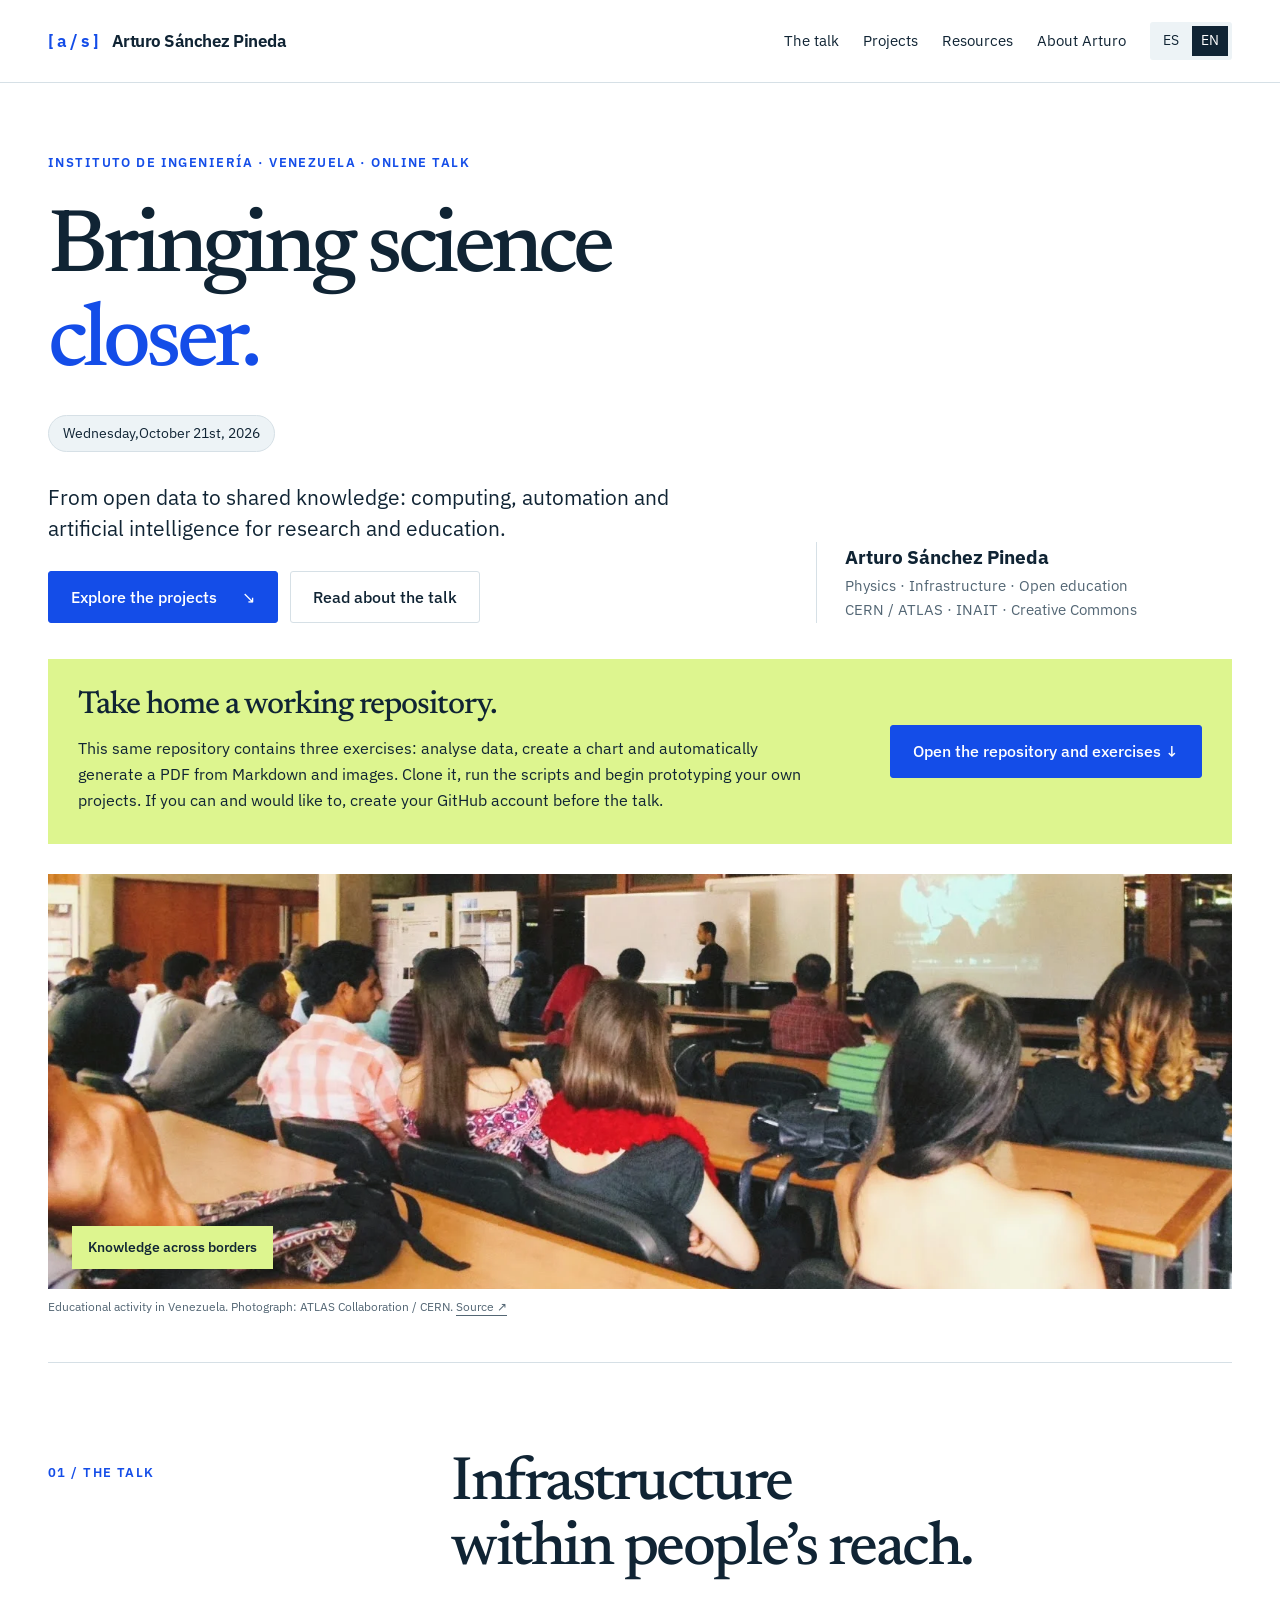
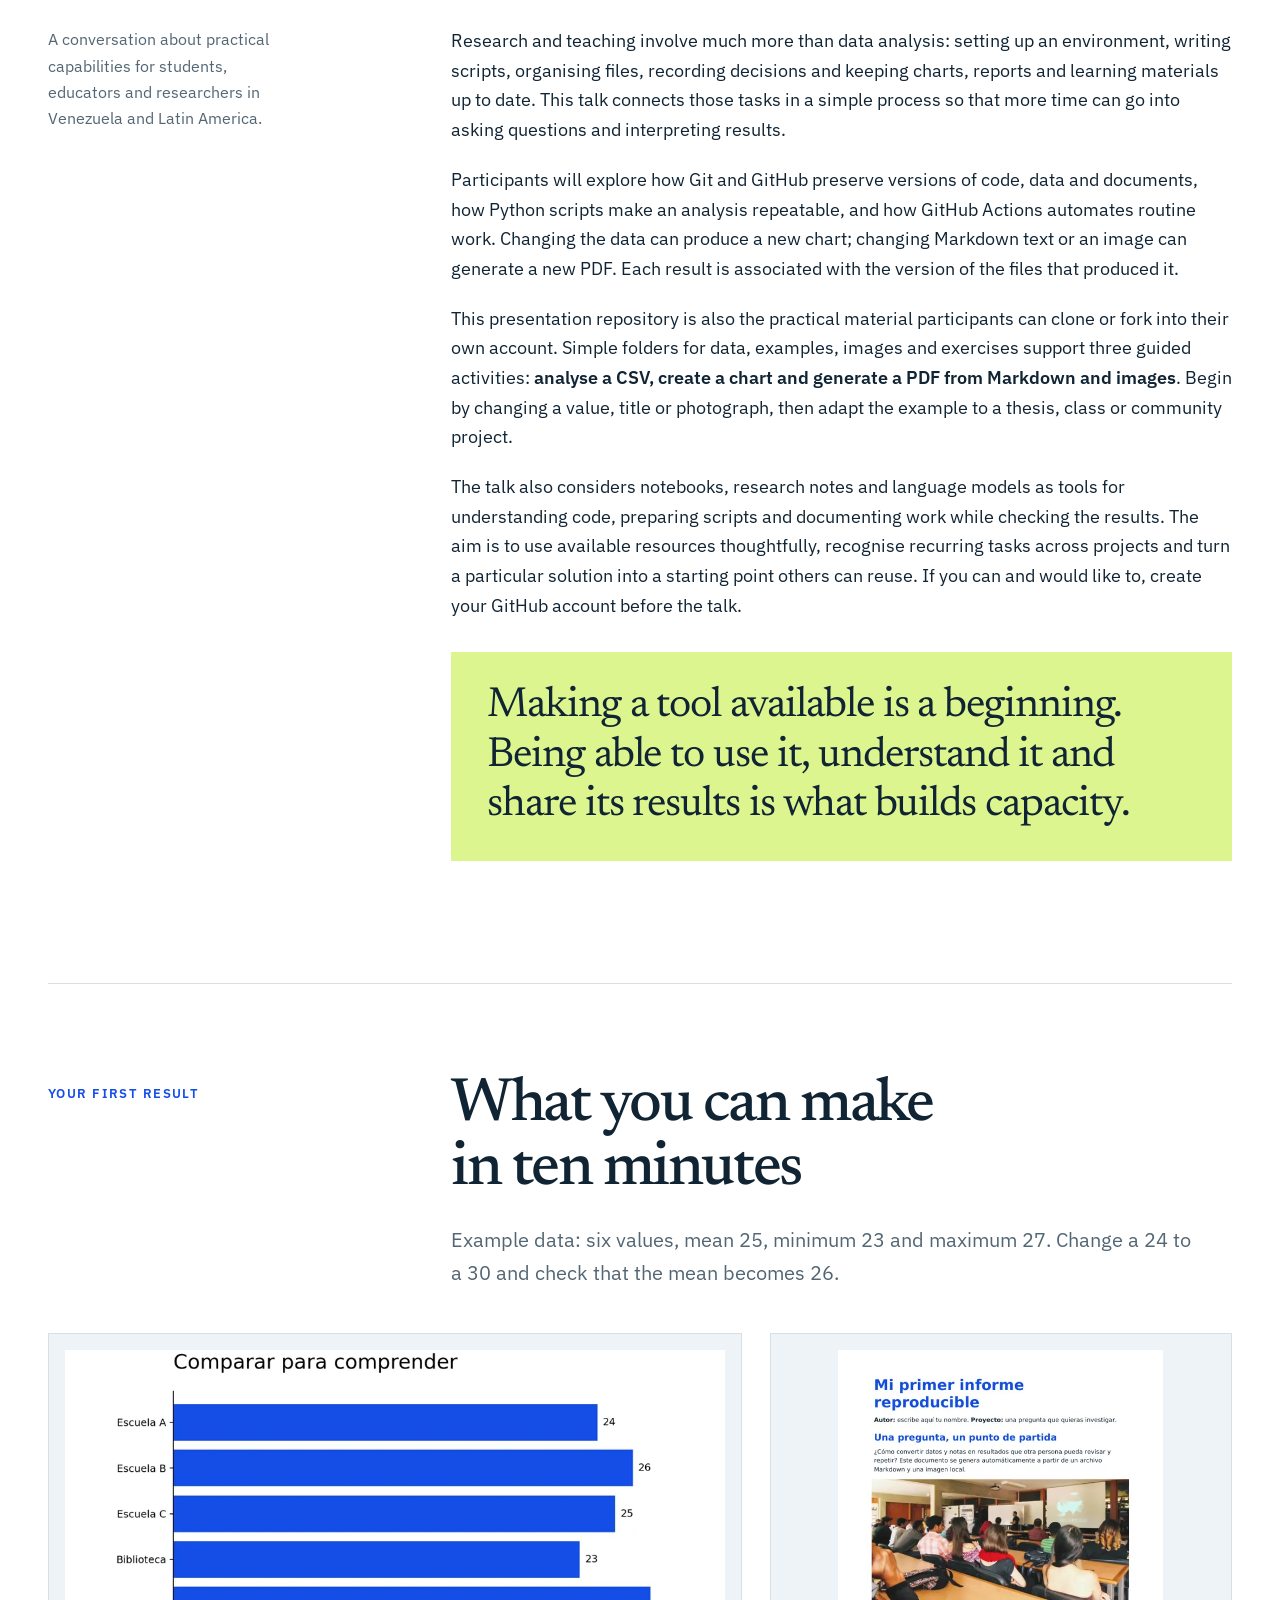
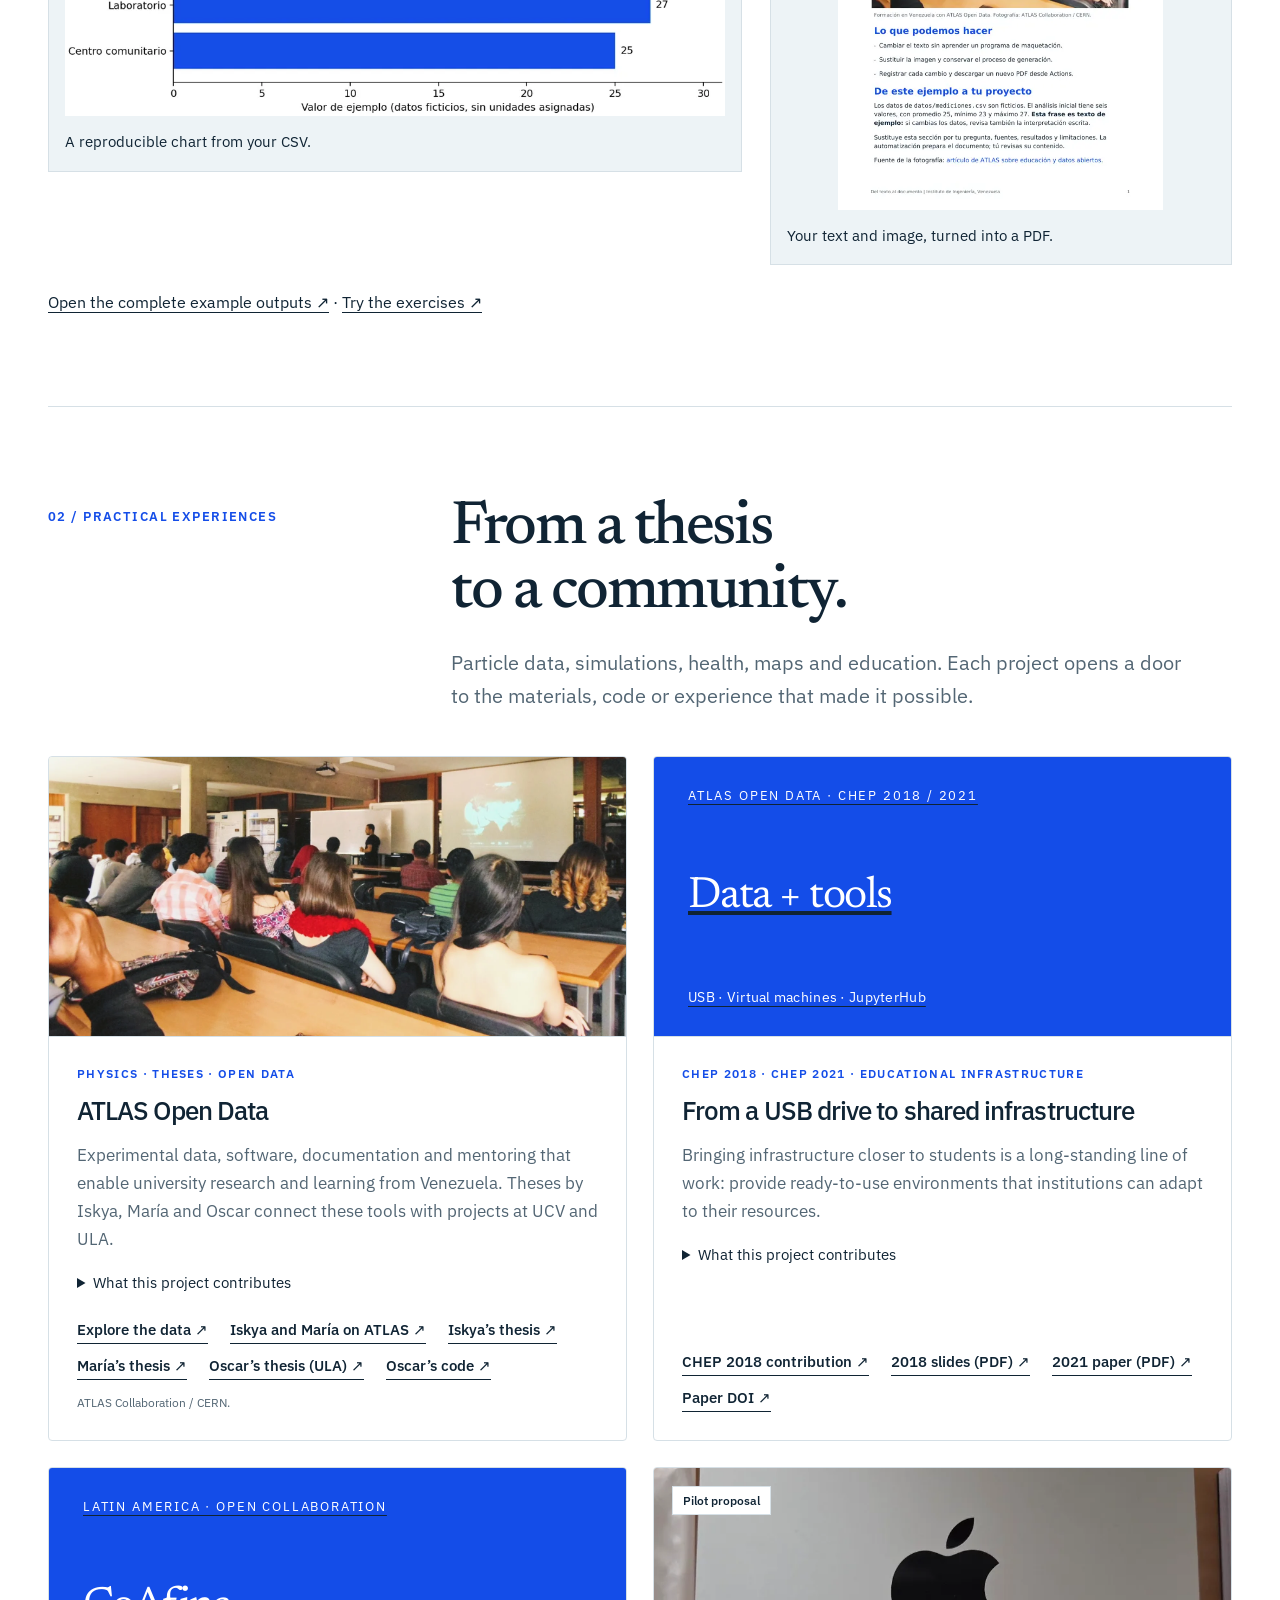
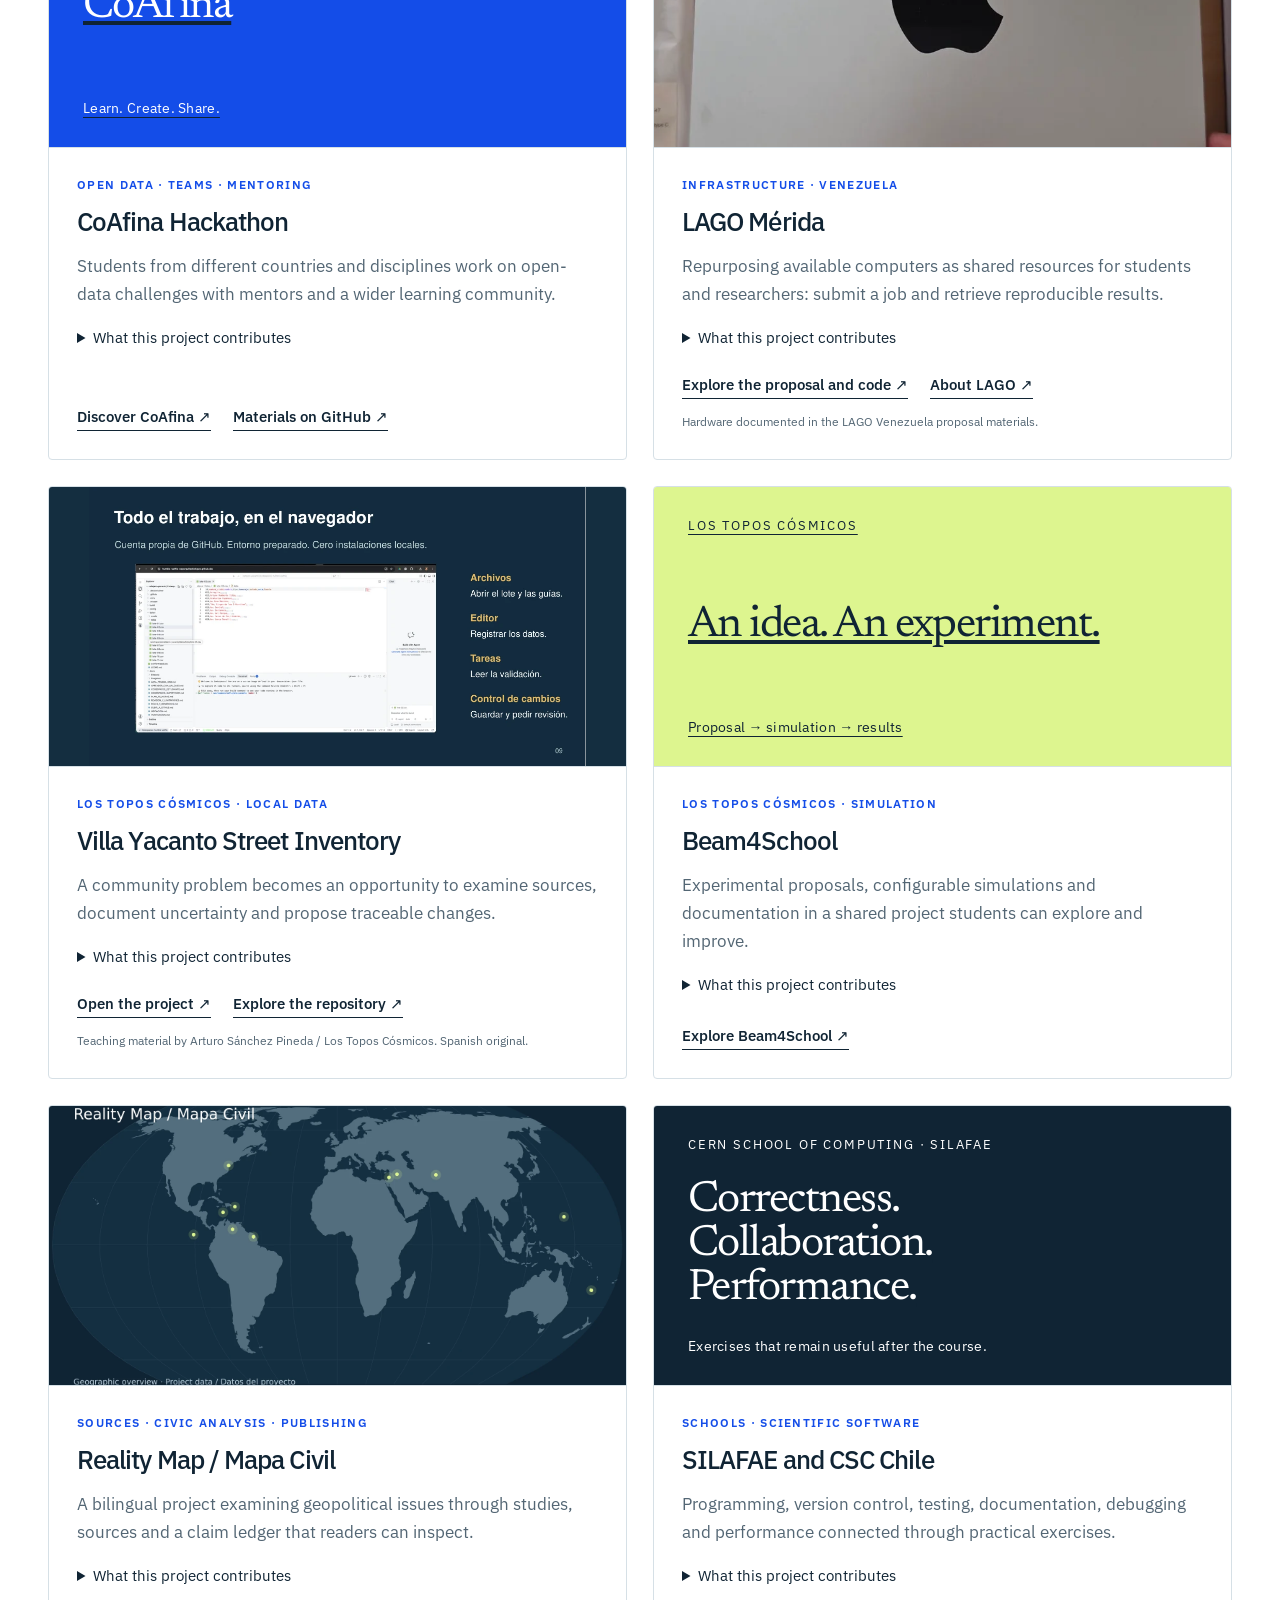
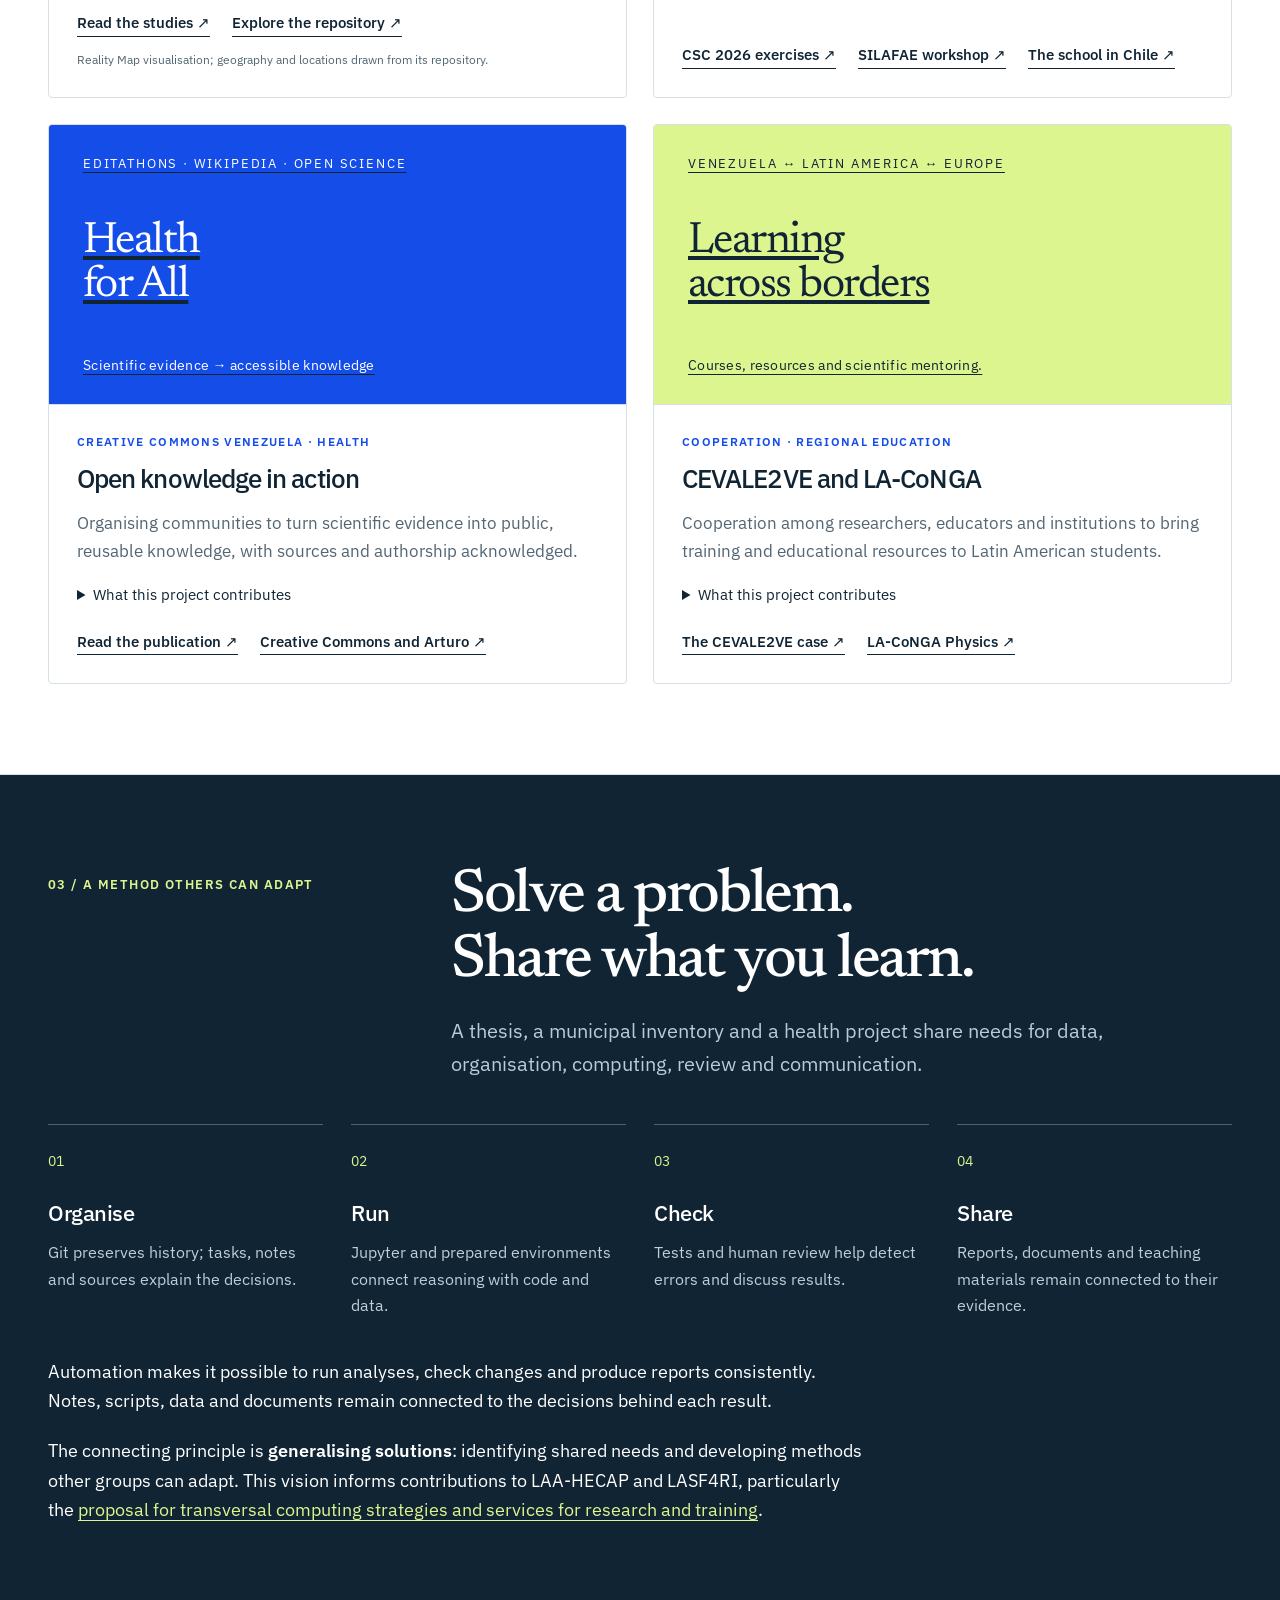
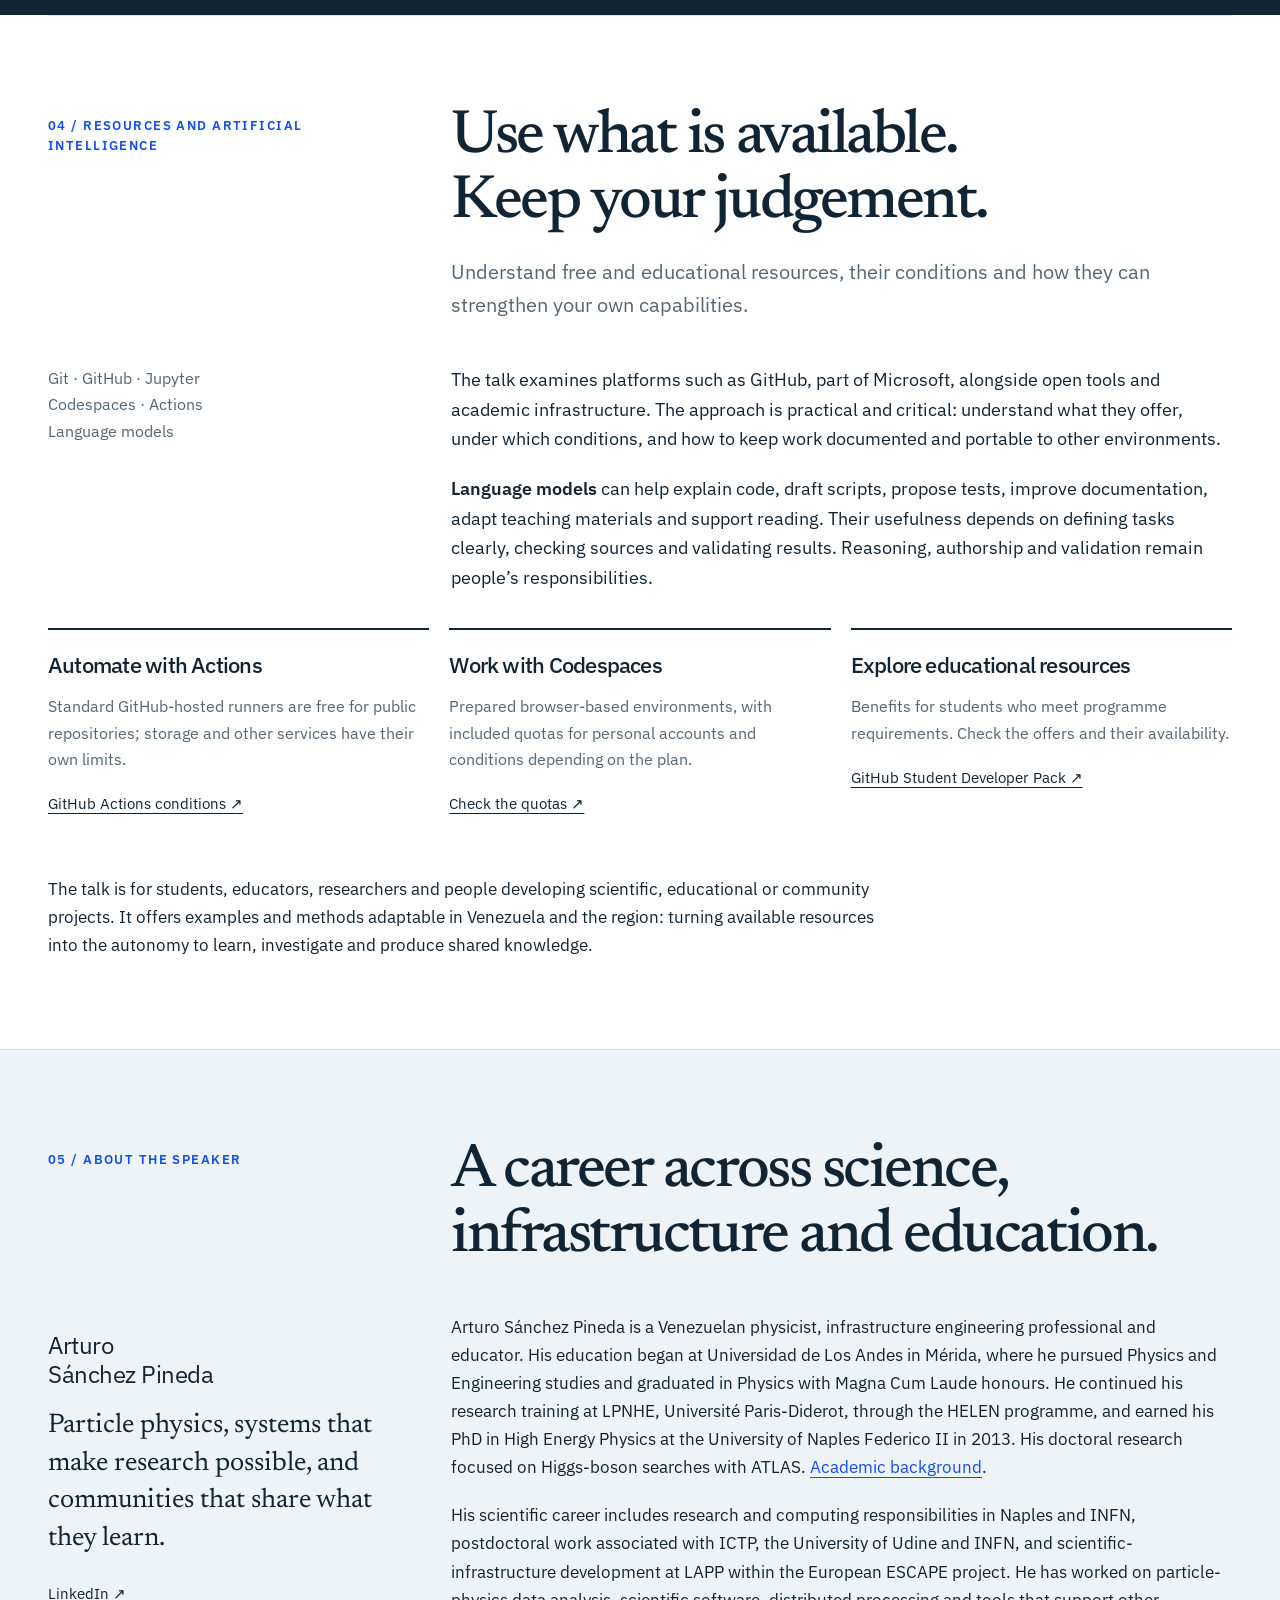
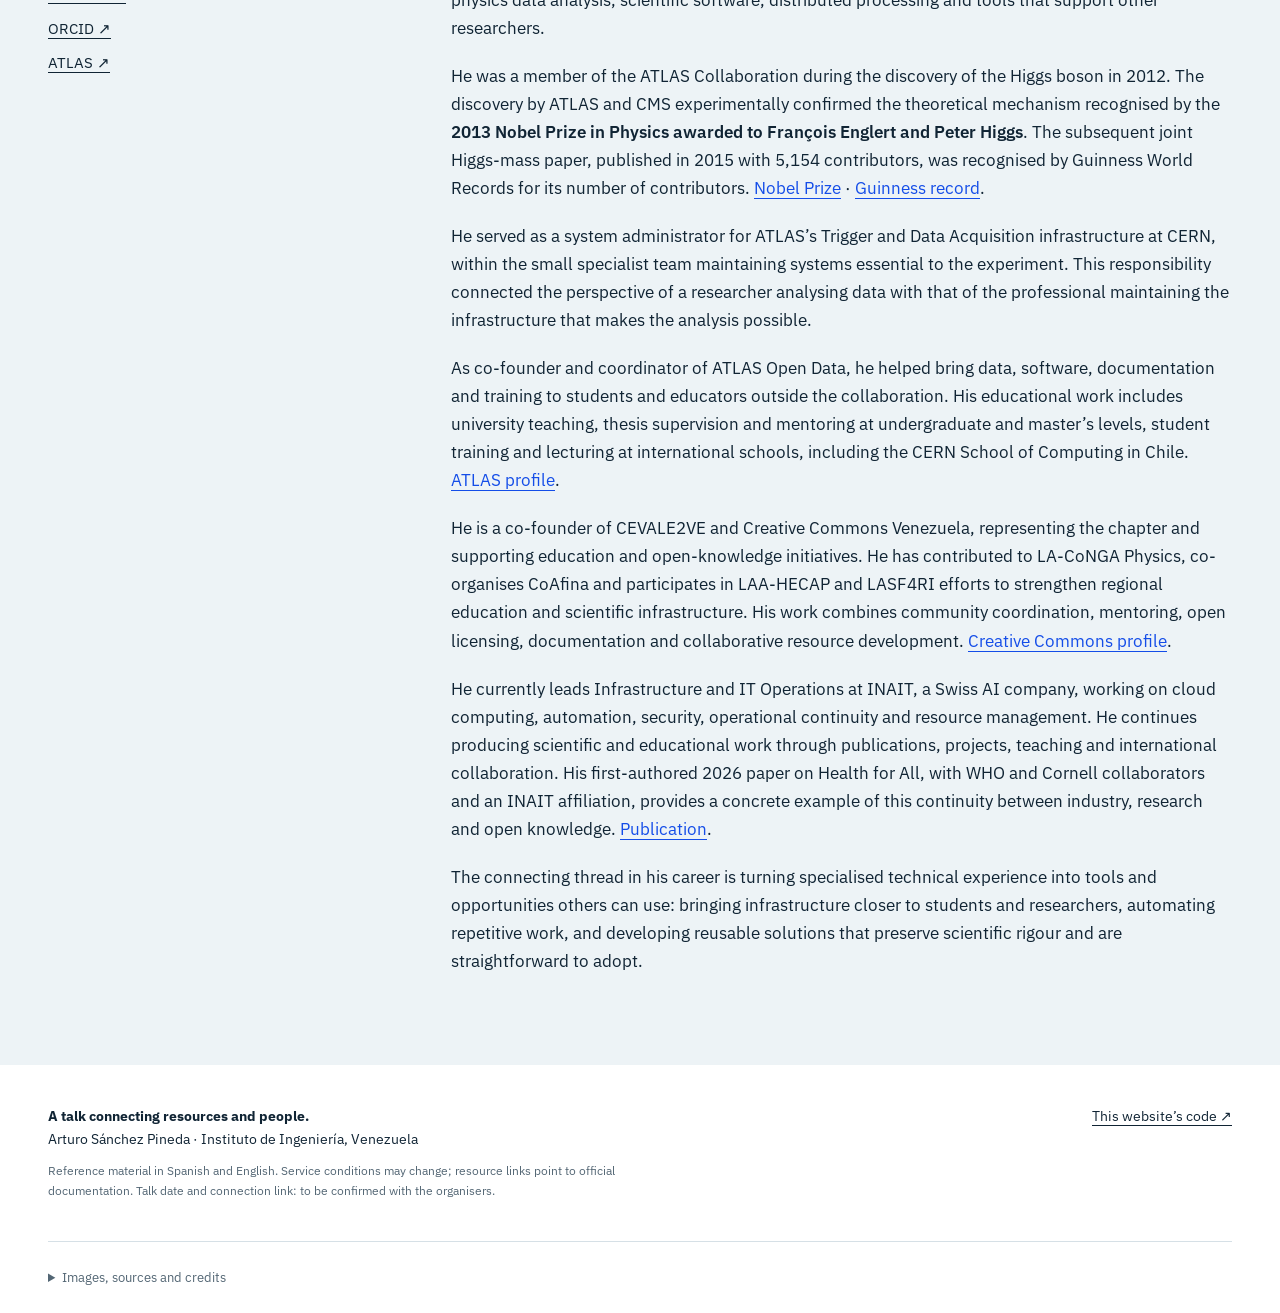
==== commit 39ae9170: "Update date in en" ====
--- a/web/en.html
+++ b/web/en.html
@@ -10,7 +10,7 @@
 <a class="skip" href="#main">Skip to content</a>
 <header class="topbar"><nav class="wrap nav" aria-label="Main"><a class="brand" href="index.html"><span aria-hidden="true">[ a / s ]</span> Arturo Sánchez Pineda</a><div class="navlinks"><div class="navsections"><a href="#charla">The talk</a><a href="#proyectos">Projects</a><a href="#recursos">Resources</a><a href="#arturo">About Arturo</a></div><div class="language" aria-label="Language"><a href="index.html" lang="es" hreflang="es" class="" >ES</a><a href="en.html" lang="en" hreflang="en" class="selected" aria-current="page">EN</a></div></div></nav></header>
 <main id="main">
-<section class="hero wrap" aria-labelledby="hero-title"><div class="eyebrow">Instituto de Ingeniería · Venezuela · Online talk</div><h1 id="hero-title">Bringing science<br><em>closer.</em></h1><p class="event-chip">Date and meeting link: to be confirmed</p>
+<section class="hero wrap" aria-labelledby="hero-title"><div class="eyebrow">Instituto de Ingeniería · Venezuela · Online talk</div><h1 id="hero-title">Bringing science<br><em>closer.</em></h1><p class="event-chip">Wednesday,October 21st, 2026</p>
 <div class="hero-bottom"><div><p class="subtitle">From open data to shared knowledge: computing, automation and artificial intelligence for research and education.</p><div class="actions"><a class="button" href="#proyectos">Explore the projects <span aria-hidden="true">↘</span></a><a class="button secondary" href="#charla">Read about the talk</a></div></div><p class="speaker"><strong>Arturo Sánchez Pineda</strong>Physics · Infrastructure · Open education<br>CERN / ATLAS · INAIT · Creative Commons</p></div>
 <aside class="takeaway"><div><h2>Take home a working repository.</h2><p>This same repository contains three exercises: analyse data, create a chart and automatically generate a PDF from Markdown and images. Clone it, run the scripts and begin prototyping your own projects. If you can and would like to, create your GitHub account before the talk.</p></div><a class="button" href="https://github.com/artfisica/presentacion-Instituto-de-Ingenieria-Venezuela#ejercicios">Open the repository and exercises ↓</a></aside>
 <figure><div class="hero-image"><img src="assets/atlas-venezuela.webp" width="1600" height="799" alt="Arturo teaching at an ATLAS Open Data educational event in Venezuela." fetchpriority="high"><span class="image-label">Knowledge across borders</span></div><figcaption class="caption">Educational activity in Venezuela. Photograph: ATLAS Collaboration / CERN. <a href="https://atlas.cern/updates/blog/HEP-education-worldwide-with-atlas-open-data">Source ↗</a></figcaption></figure></section>
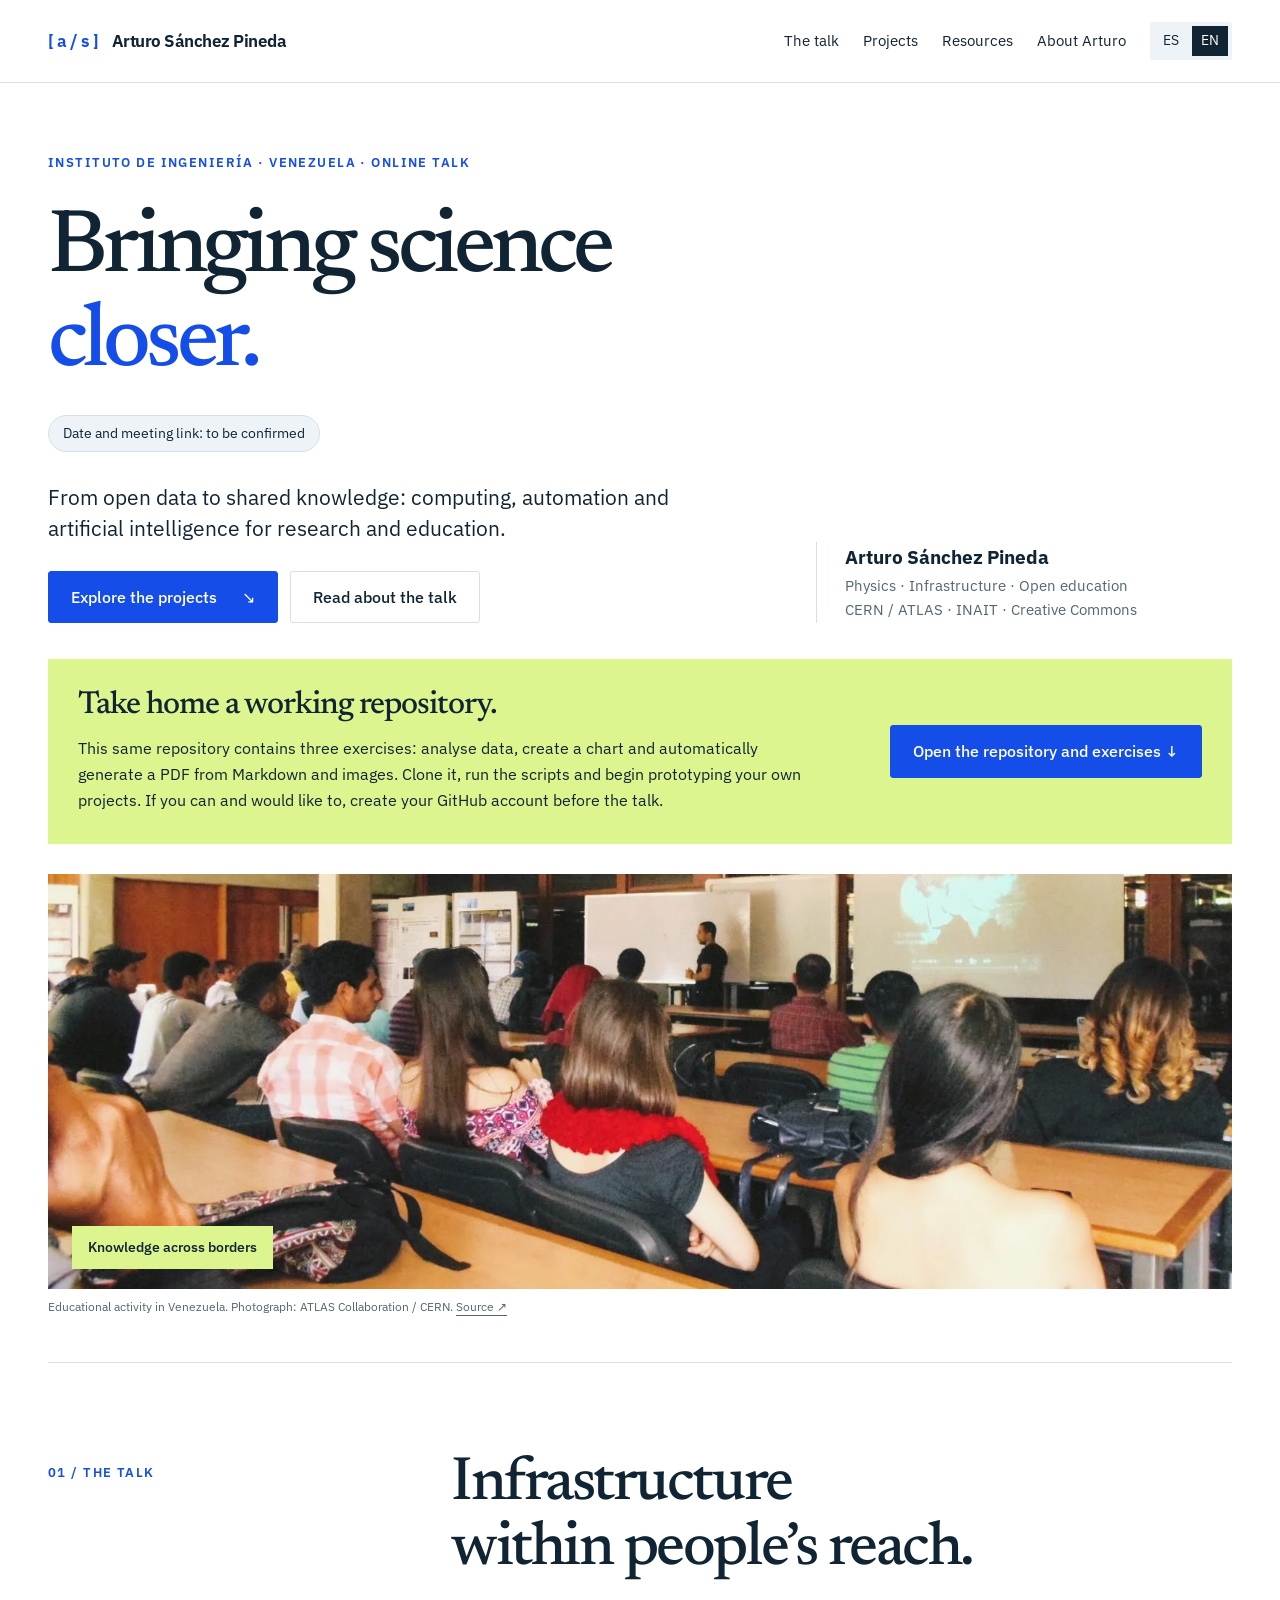
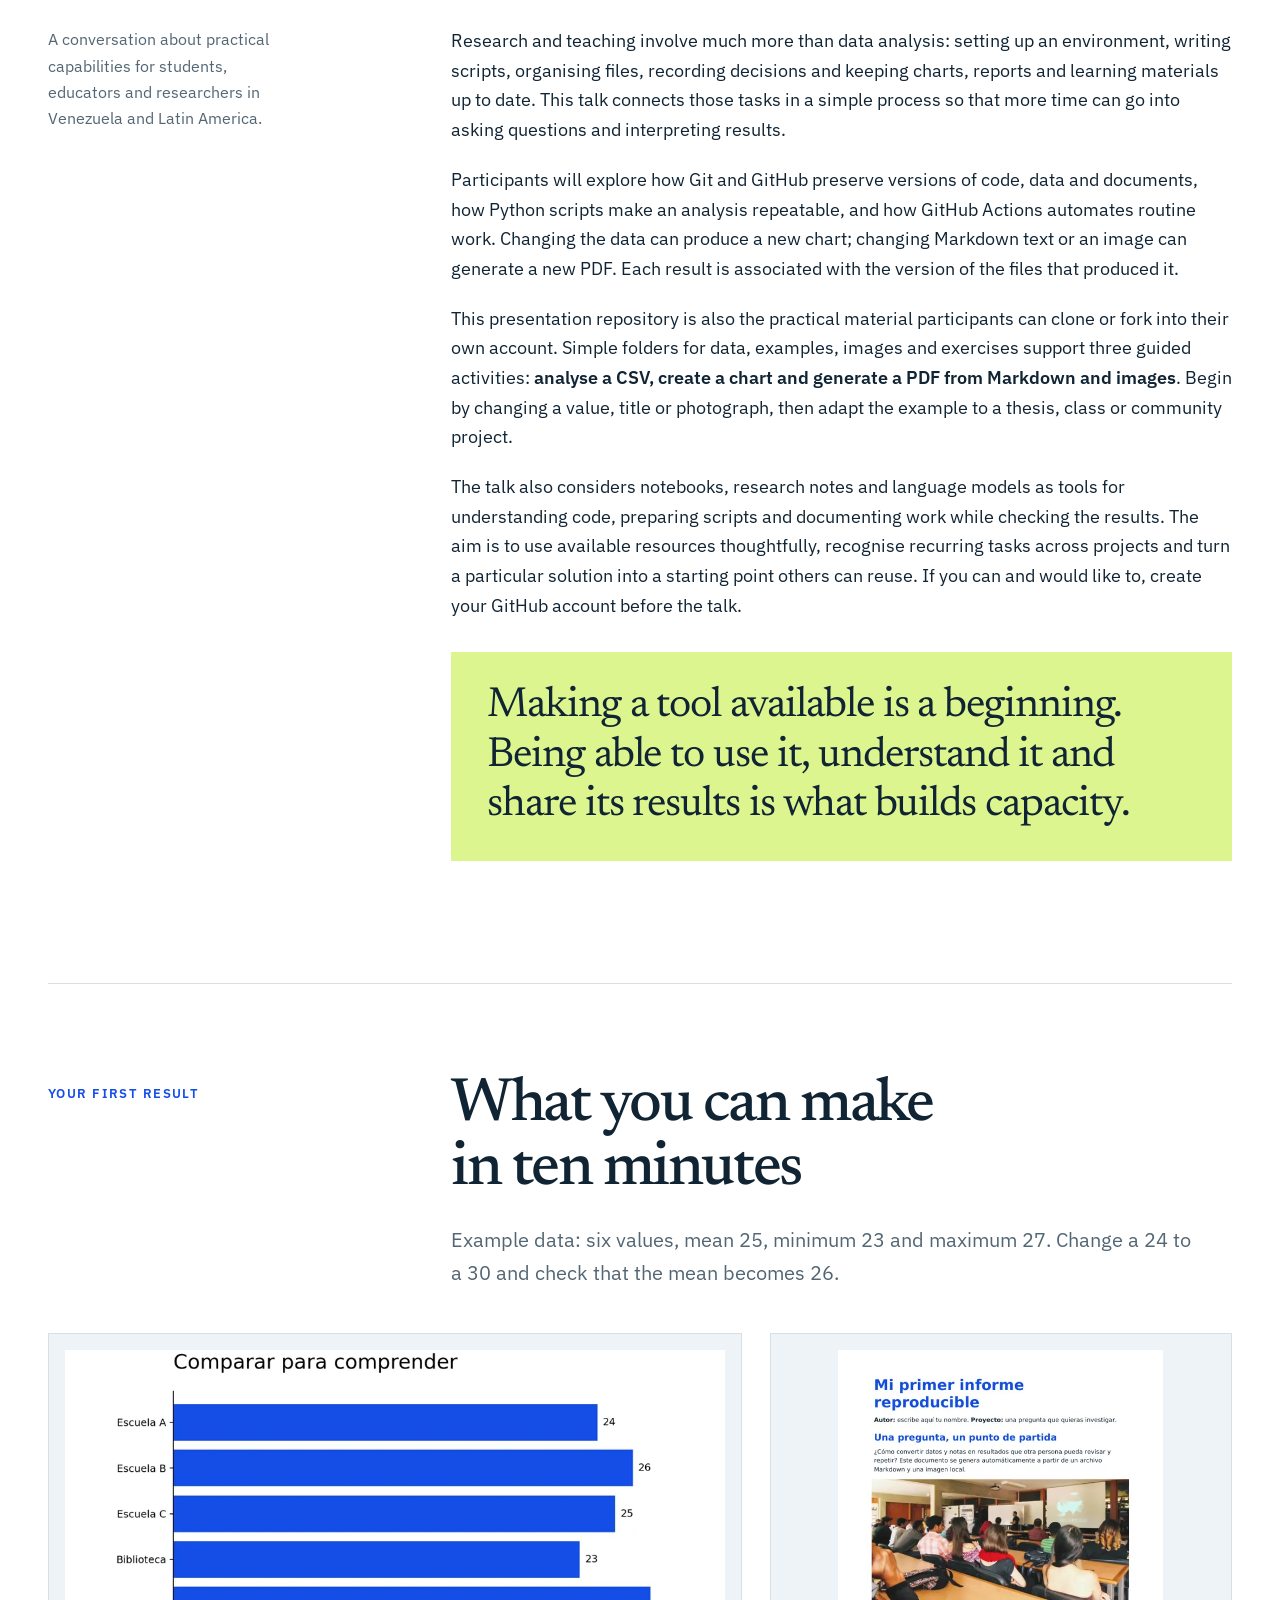
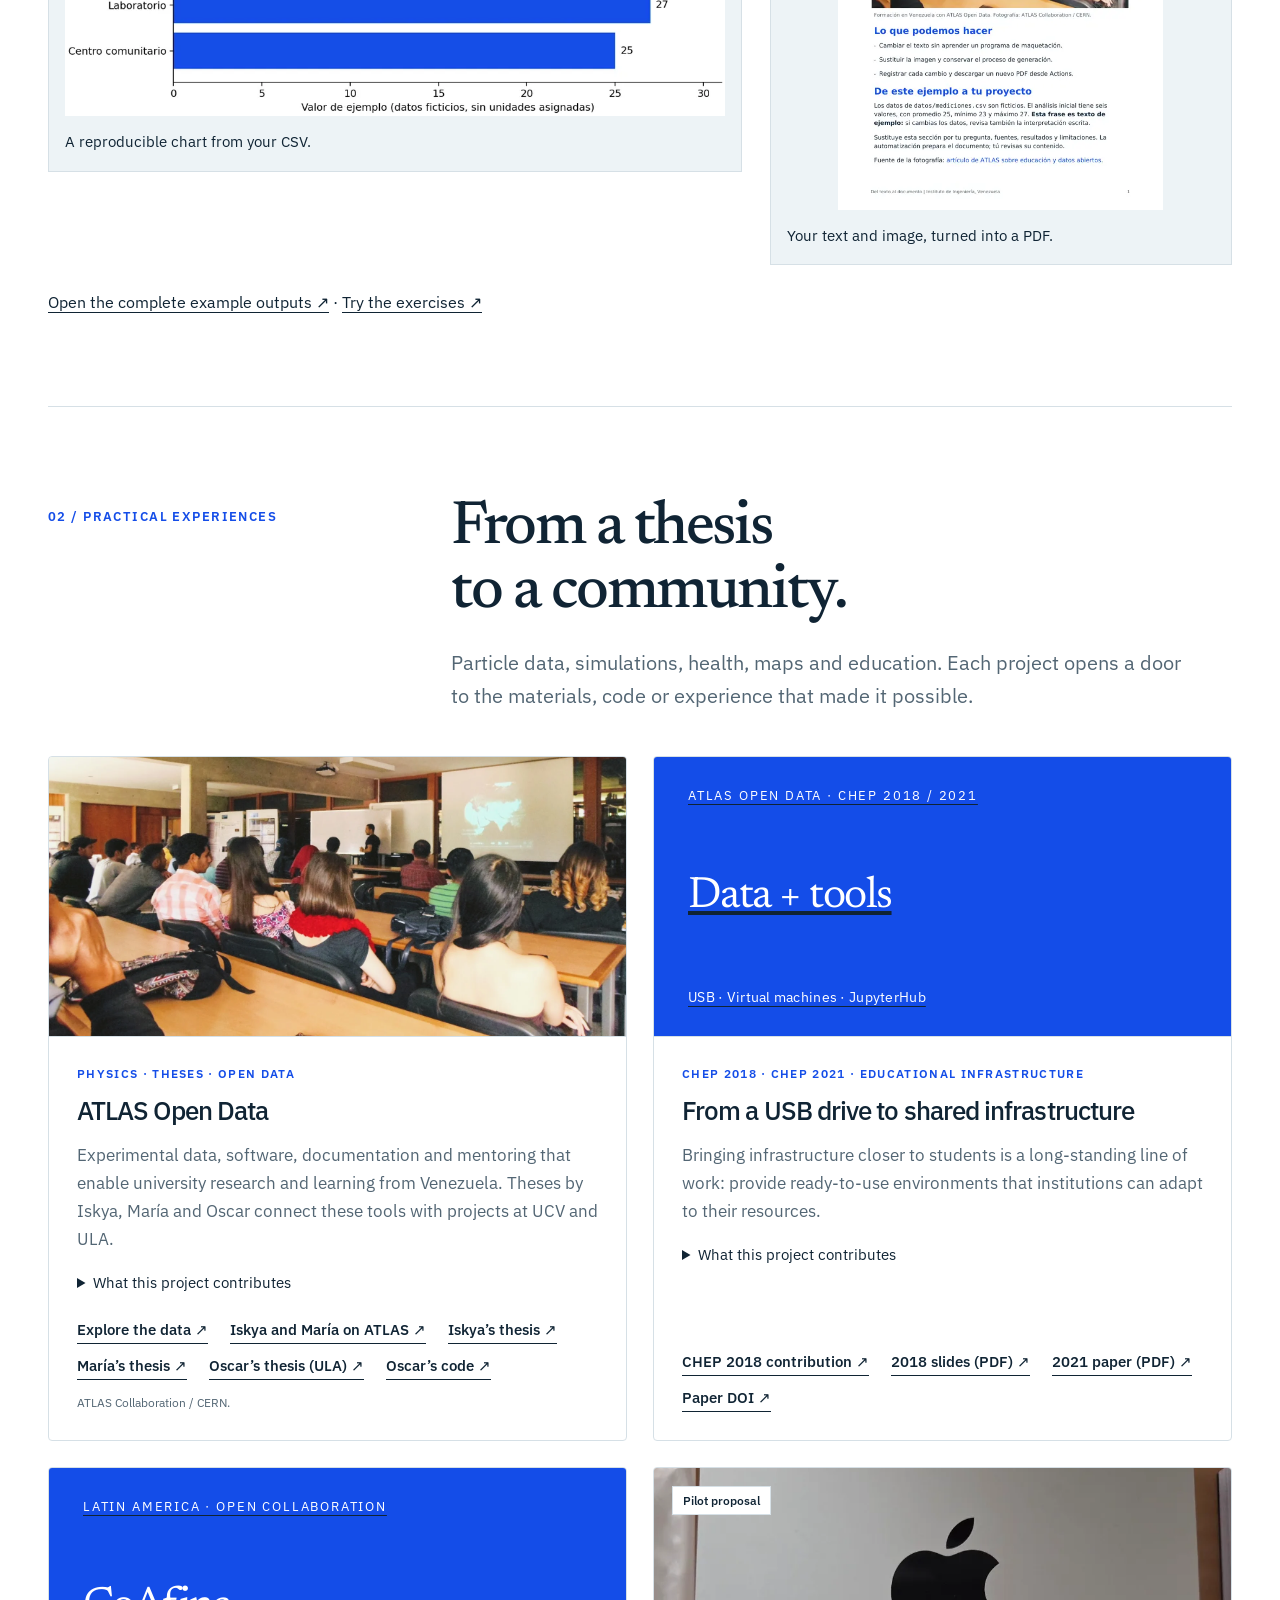
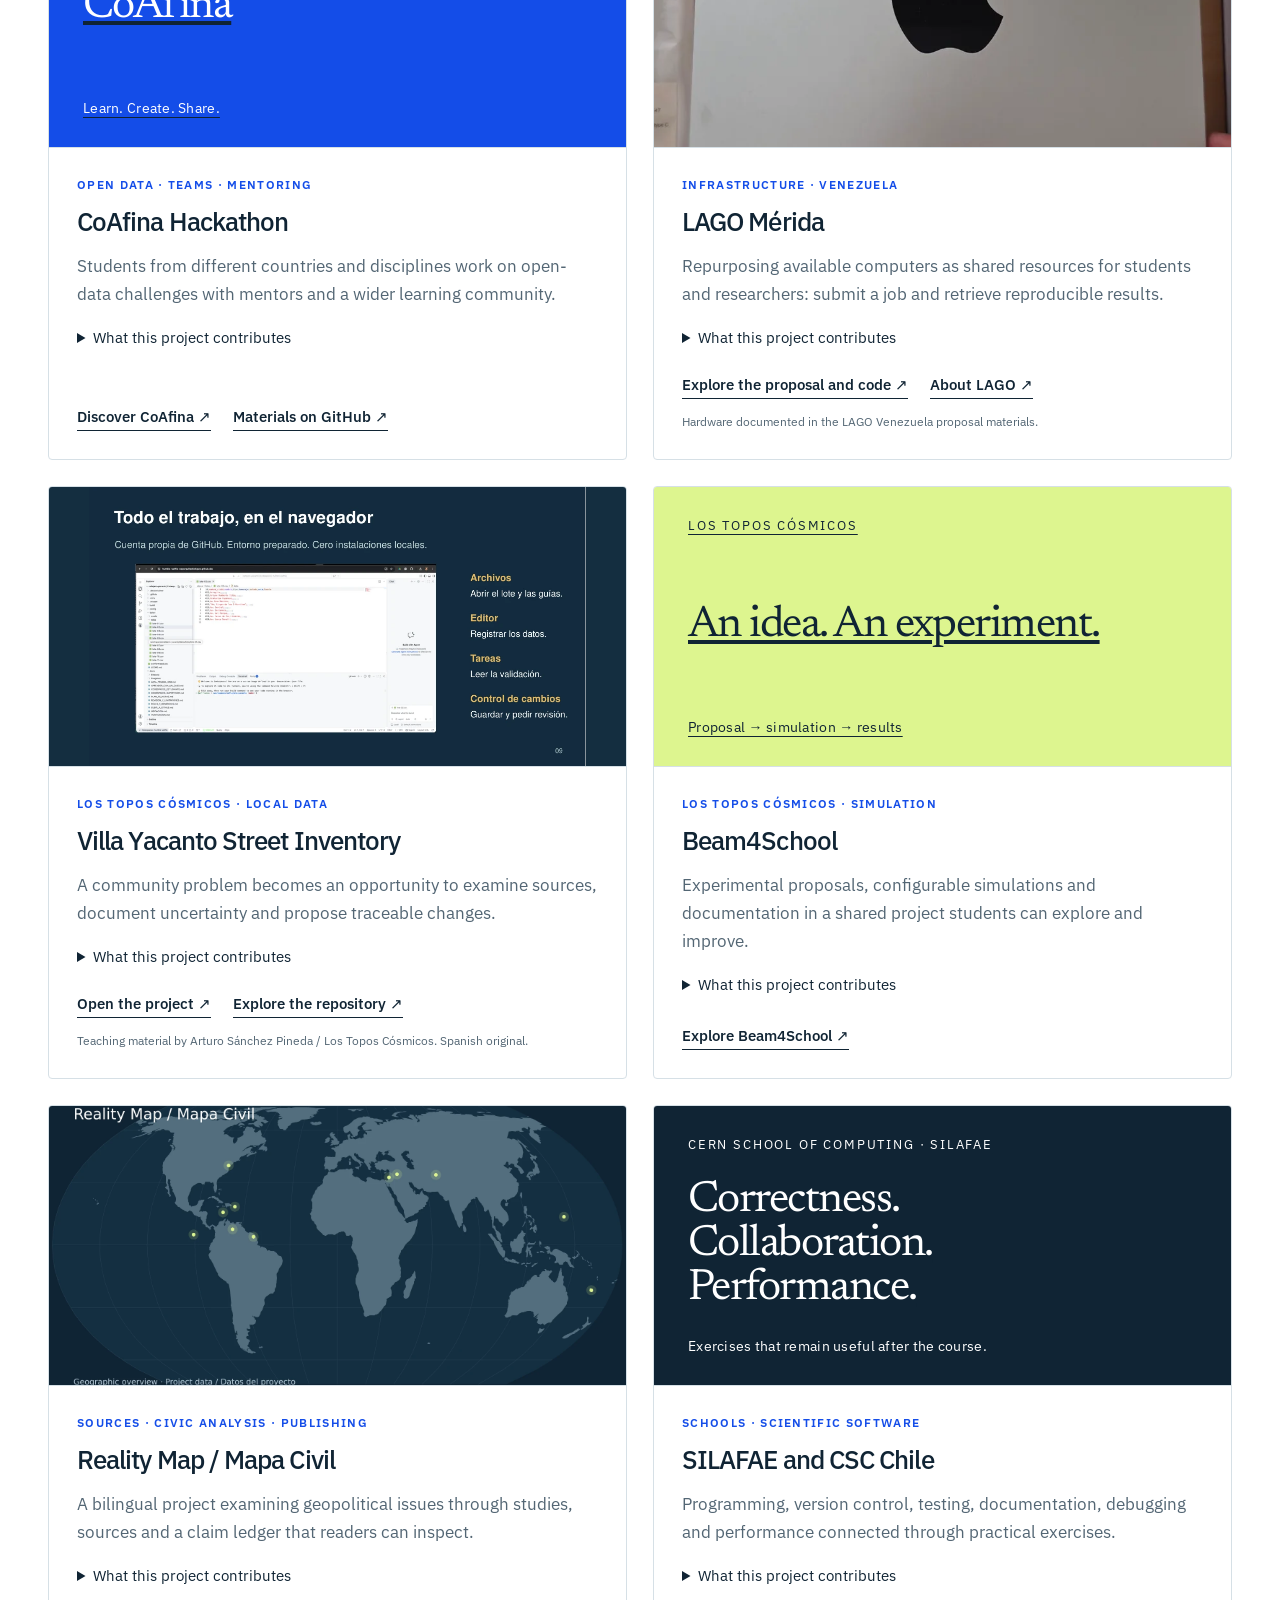
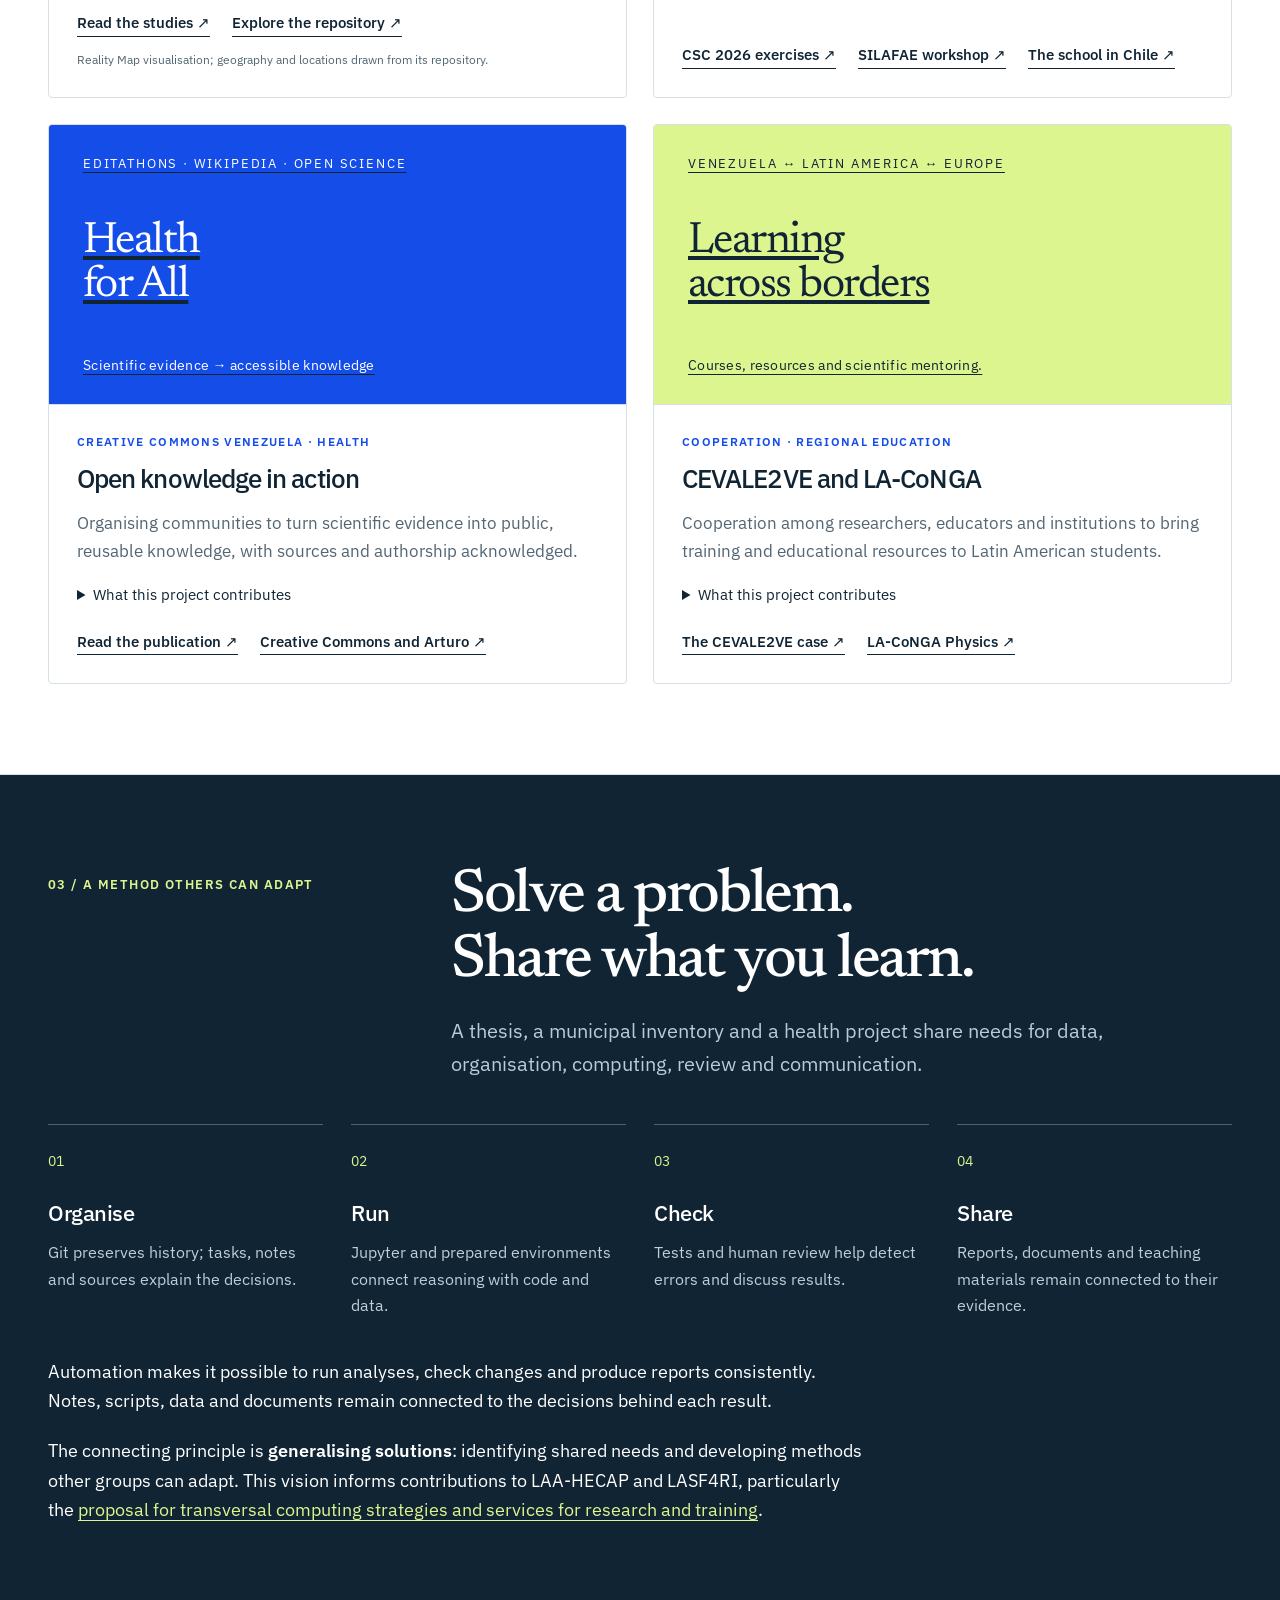
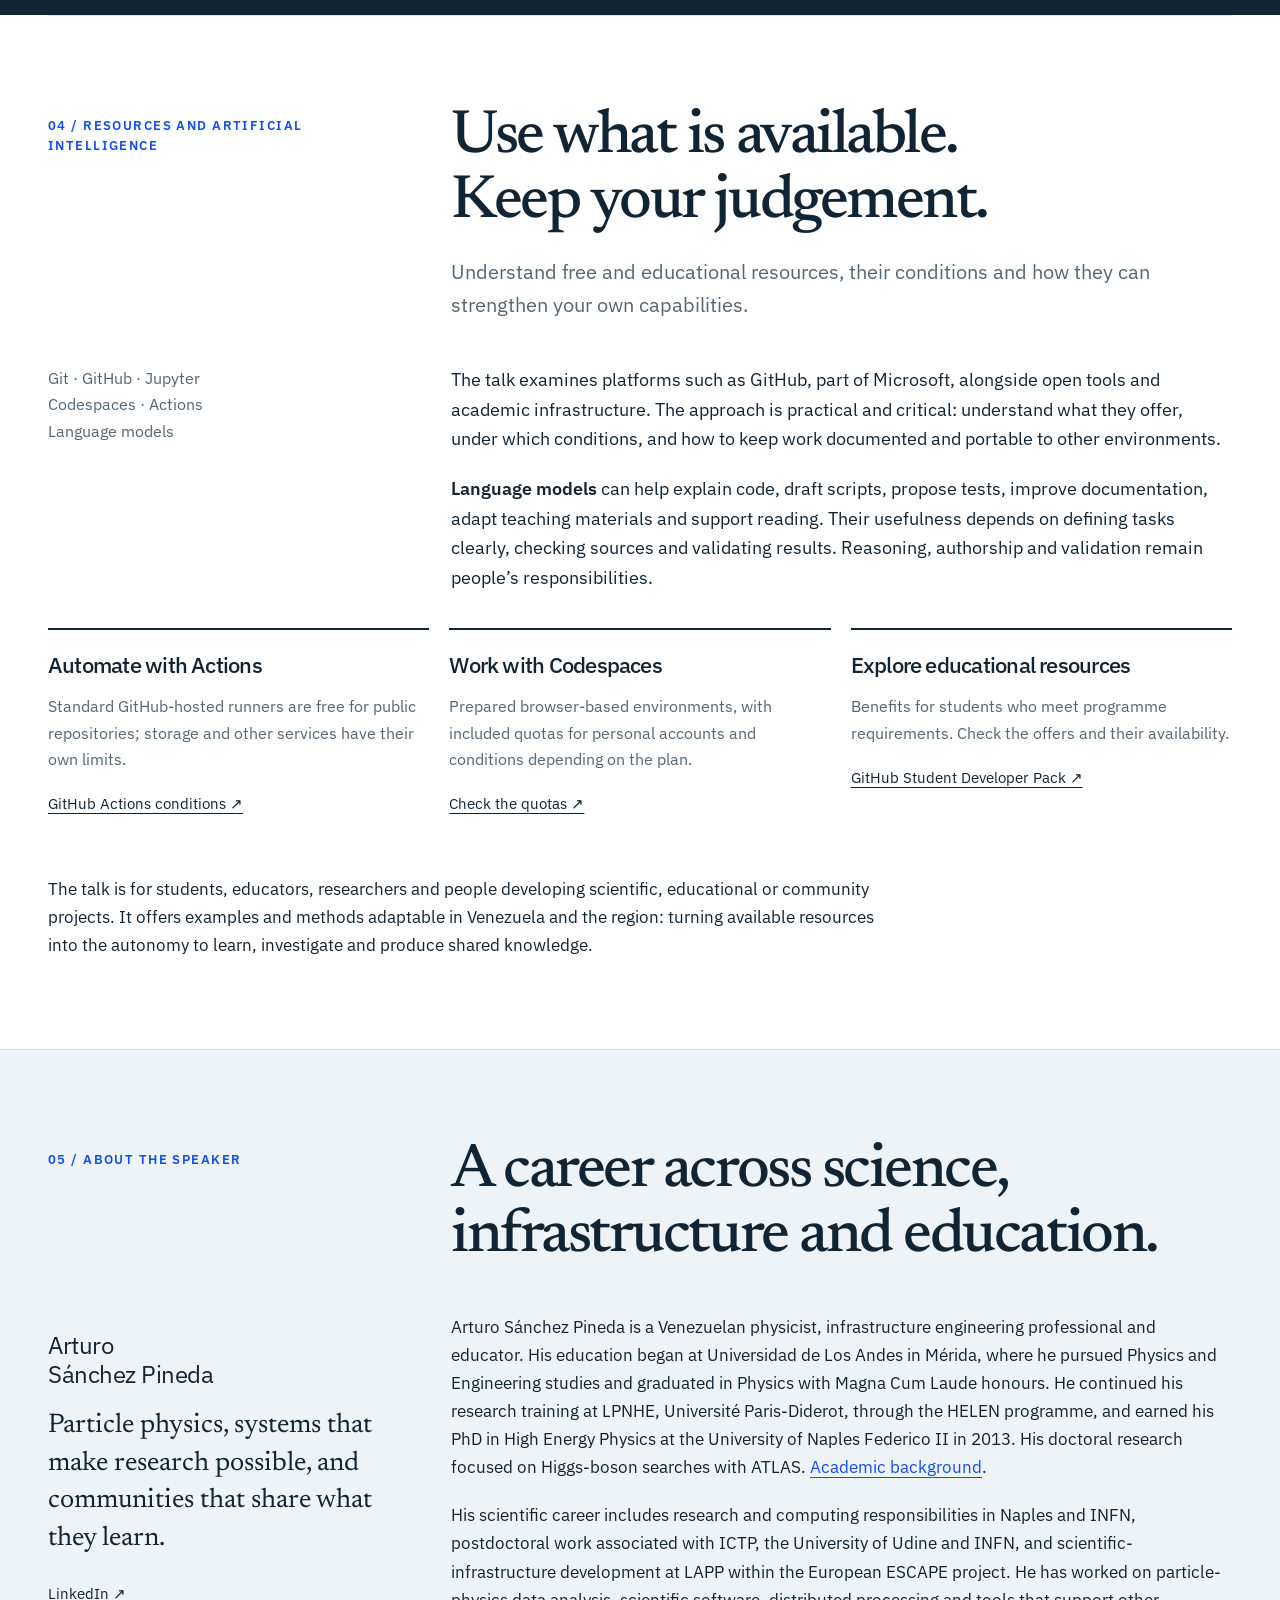
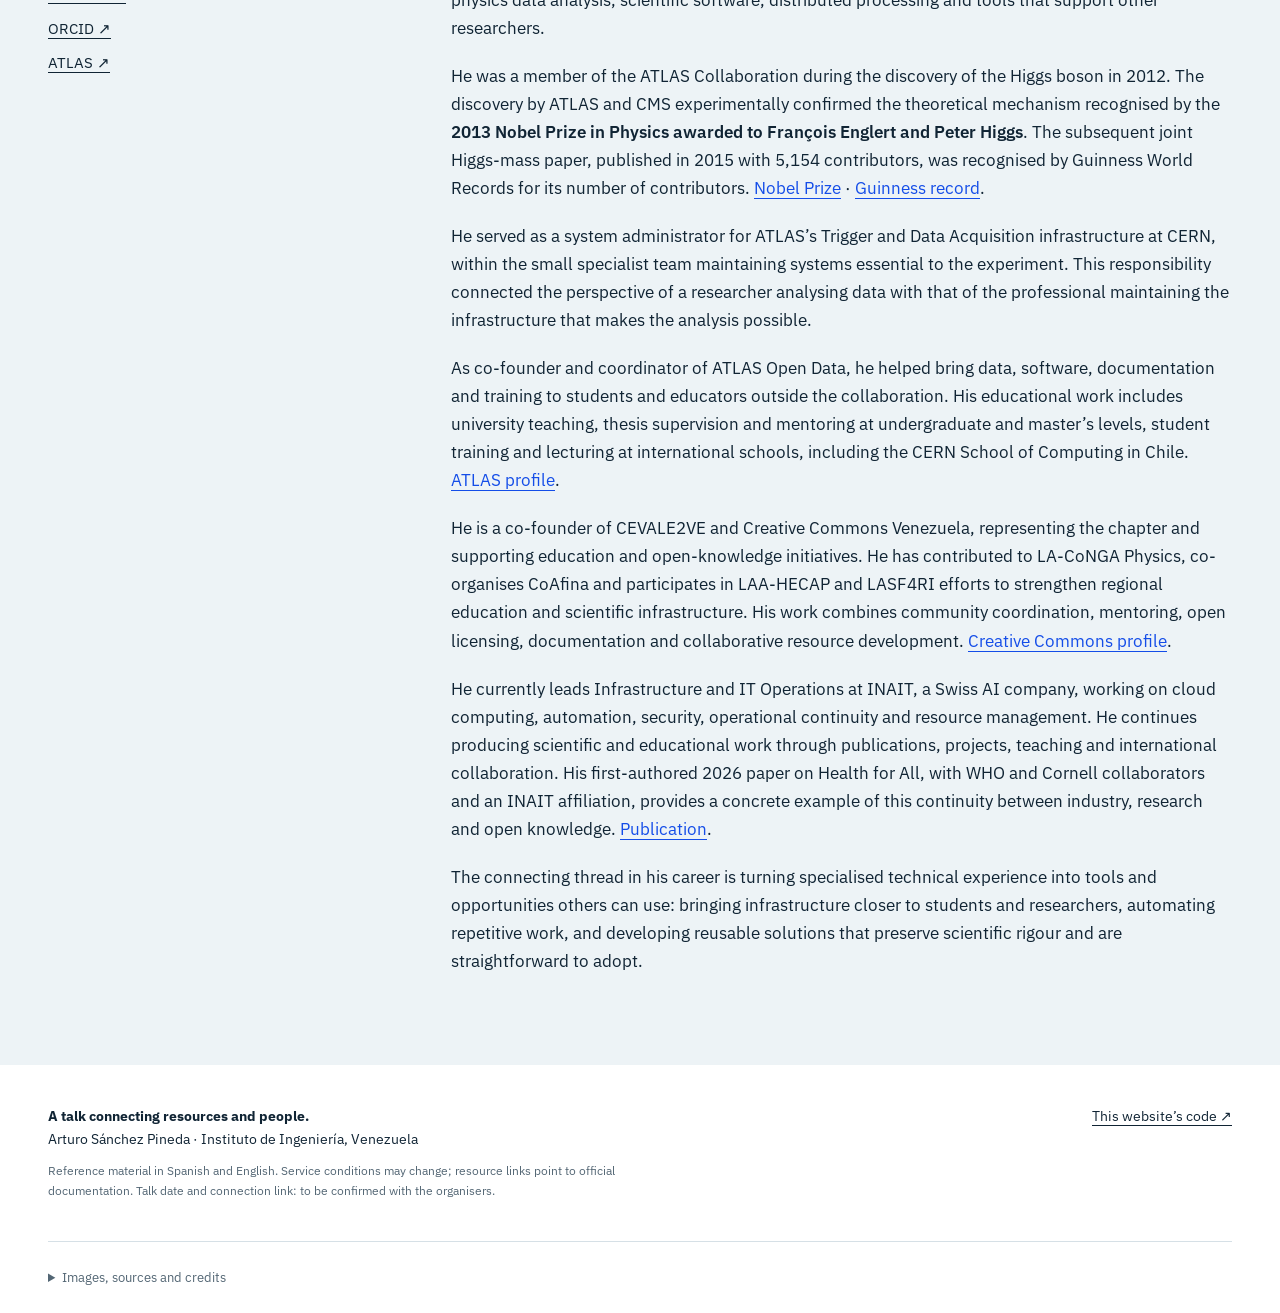
==== commit 280b4507: "Set talk date: 21 Oct 2026 09:00 VET and render it in hero event chip" ====
--- a/web/en.html
+++ b/web/en.html
@@ -10,7 +10,7 @@
 <a class="skip" href="#main">Skip to content</a>
 <header class="topbar"><nav class="wrap nav" aria-label="Main"><a class="brand" href="index.html"><span aria-hidden="true">[ a / s ]</span> Arturo Sánchez Pineda</a><div class="navlinks"><div class="navsections"><a href="#charla">The talk</a><a href="#proyectos">Projects</a><a href="#recursos">Resources</a><a href="#arturo">About Arturo</a></div><div class="language" aria-label="Language"><a href="index.html" lang="es" hreflang="es" class="" >ES</a><a href="en.html" lang="en" hreflang="en" class="selected" aria-current="page">EN</a></div></div></nav></header>
 <main id="main">
-<section class="hero wrap" aria-labelledby="hero-title"><div class="eyebrow">Instituto de Ingeniería · Venezuela · Online talk</div><h1 id="hero-title">Bringing science<br><em>closer.</em></h1><p class="event-chip">Wednesday,October 21st, 2026</p>
+<section class="hero wrap" aria-labelledby="hero-title"><div class="eyebrow">Instituto de Ingeniería · Venezuela · Online talk</div><h1 id="hero-title">Bringing science<br><em>closer.</em></h1><p class="event-chip">Date and meeting link: to be confirmed</p>
 <div class="hero-bottom"><div><p class="subtitle">From open data to shared knowledge: computing, automation and artificial intelligence for research and education.</p><div class="actions"><a class="button" href="#proyectos">Explore the projects <span aria-hidden="true">↘</span></a><a class="button secondary" href="#charla">Read about the talk</a></div></div><p class="speaker"><strong>Arturo Sánchez Pineda</strong>Physics · Infrastructure · Open education<br>CERN / ATLAS · INAIT · Creative Commons</p></div>
 <aside class="takeaway"><div><h2>Take home a working repository.</h2><p>This same repository contains three exercises: analyse data, create a chart and automatically generate a PDF from Markdown and images. Clone it, run the scripts and begin prototyping your own projects. If you can and would like to, create your GitHub account before the talk.</p></div><a class="button" href="https://github.com/artfisica/presentacion-Instituto-de-Ingenieria-Venezuela#ejercicios">Open the repository and exercises ↓</a></aside>
 <figure><div class="hero-image"><img src="assets/atlas-venezuela.webp" width="1600" height="799" alt="Arturo teaching at an ATLAS Open Data educational event in Venezuela." fetchpriority="high"><span class="image-label">Knowledge across borders</span></div><figcaption class="caption">Educational activity in Venezuela. Photograph: ATLAS Collaboration / CERN. <a href="https://atlas.cern/updates/blog/HEP-education-worldwide-with-atlas-open-data">Source ↗</a></figcaption></figure></section>
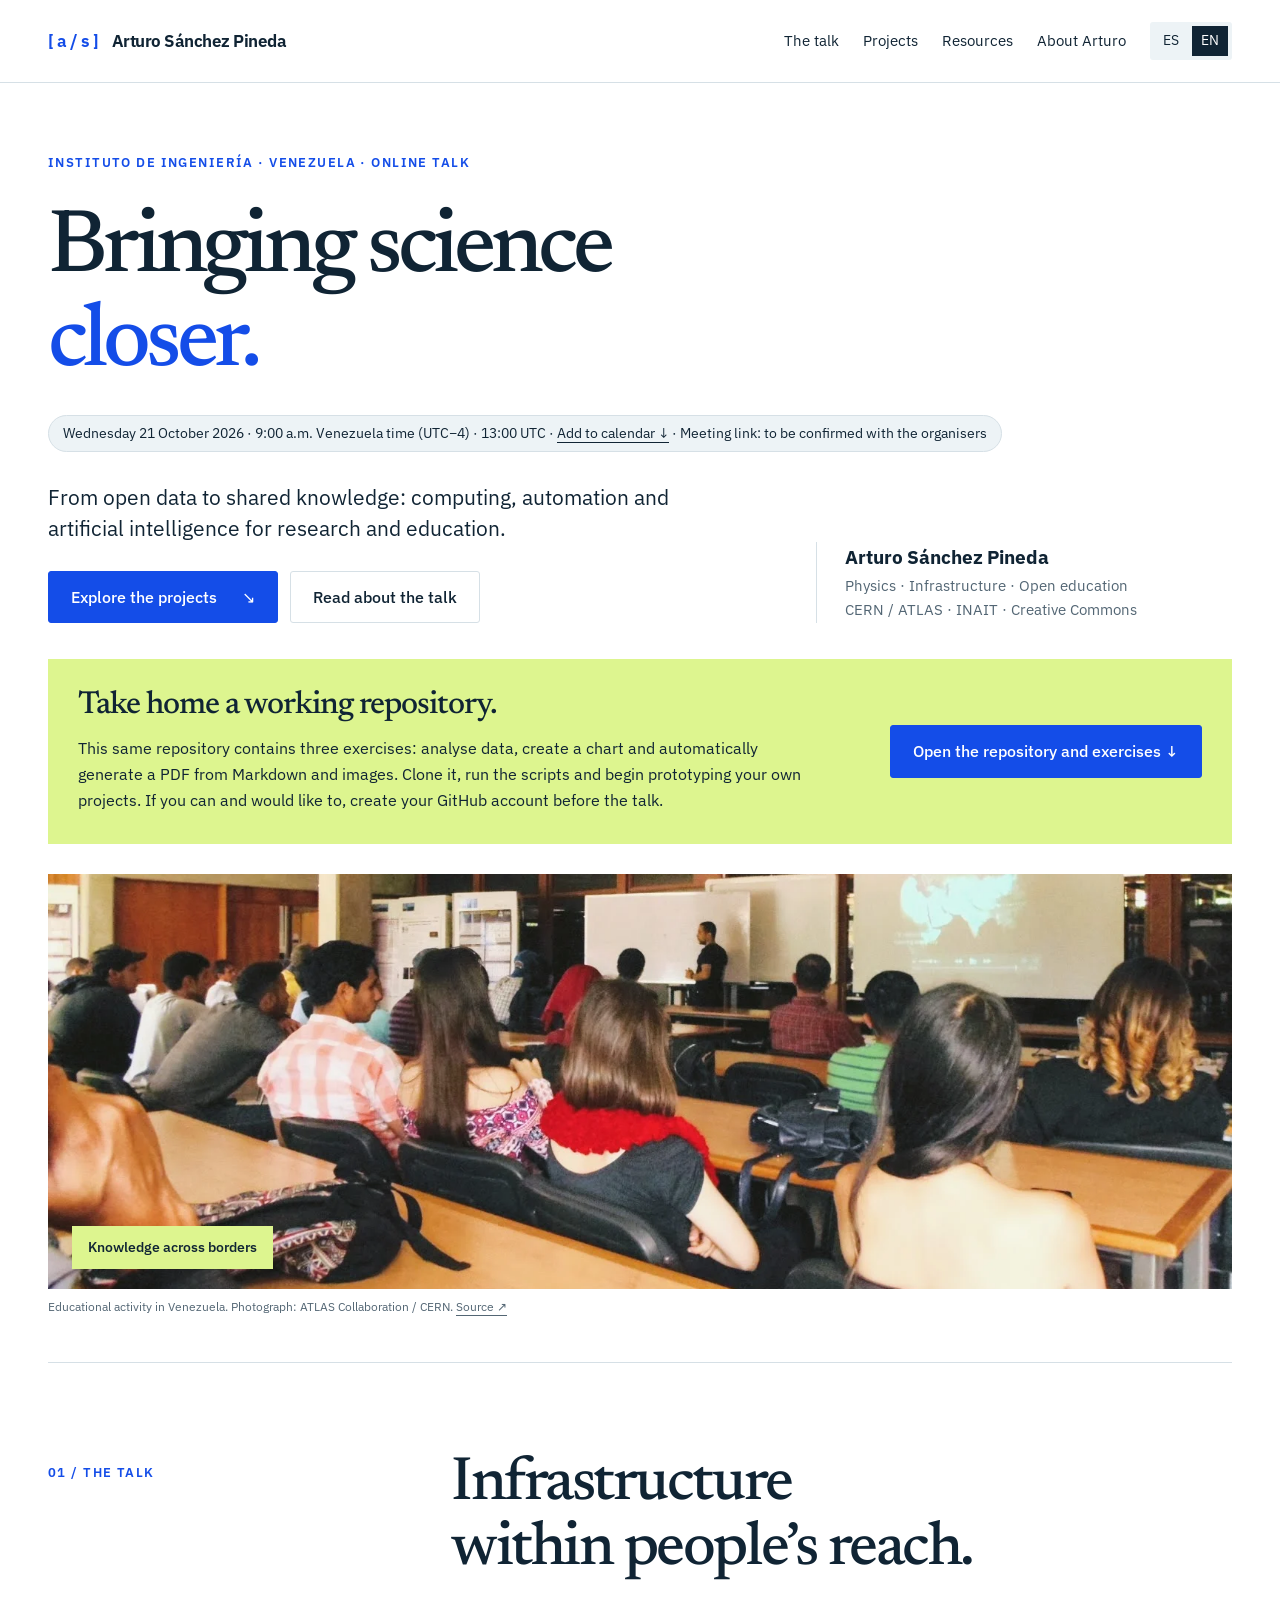
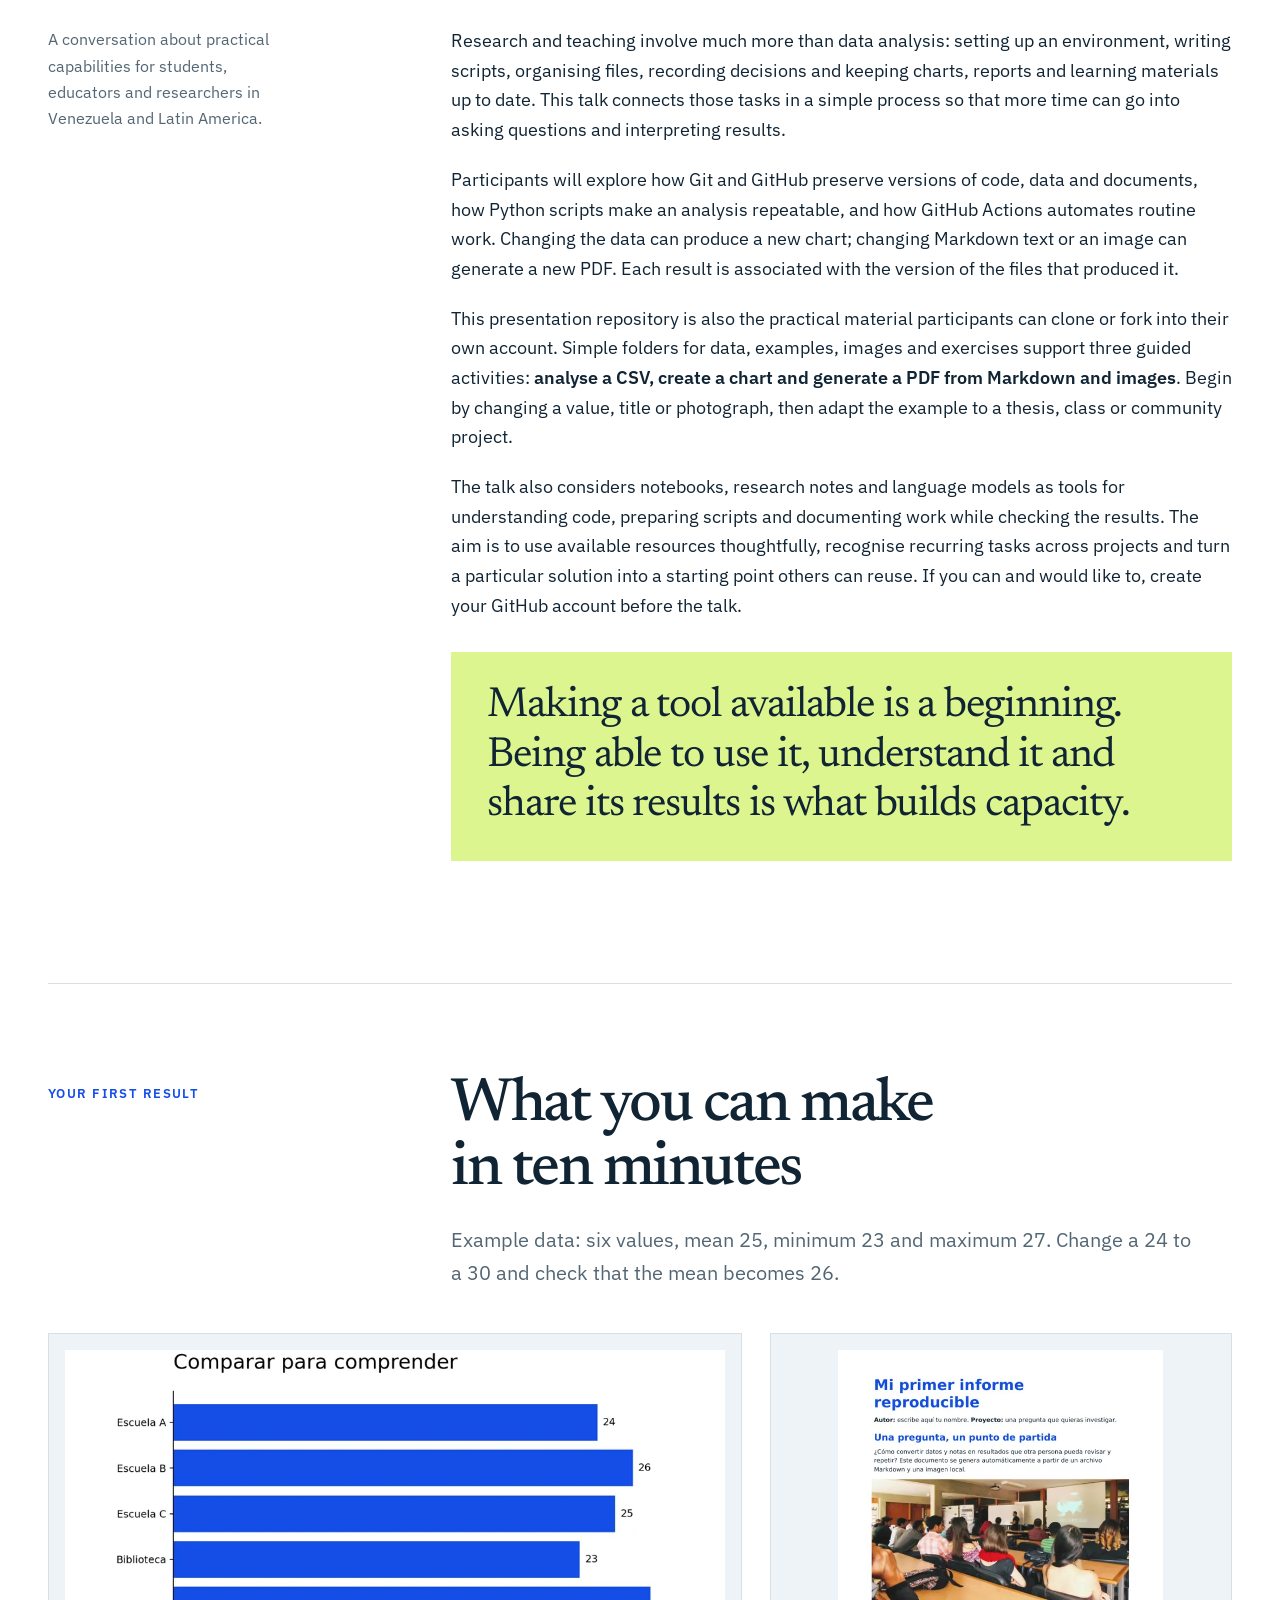
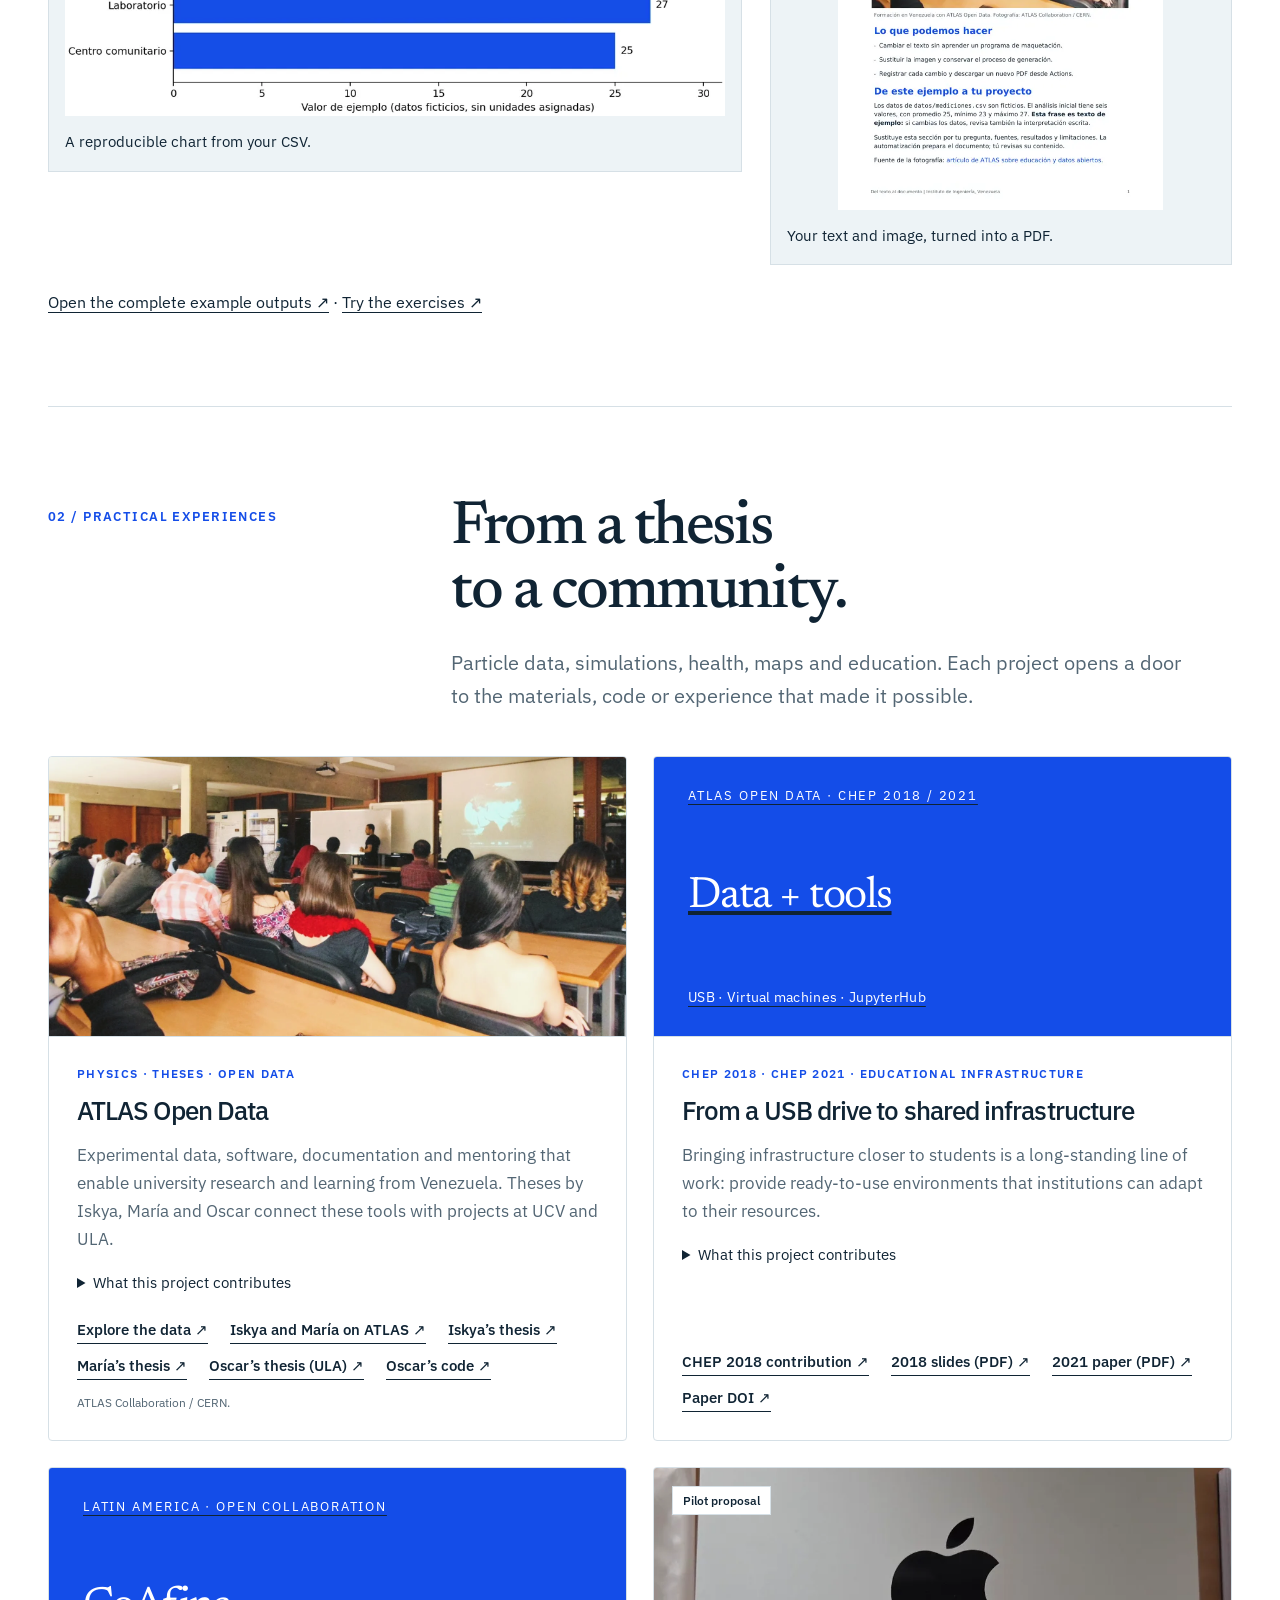
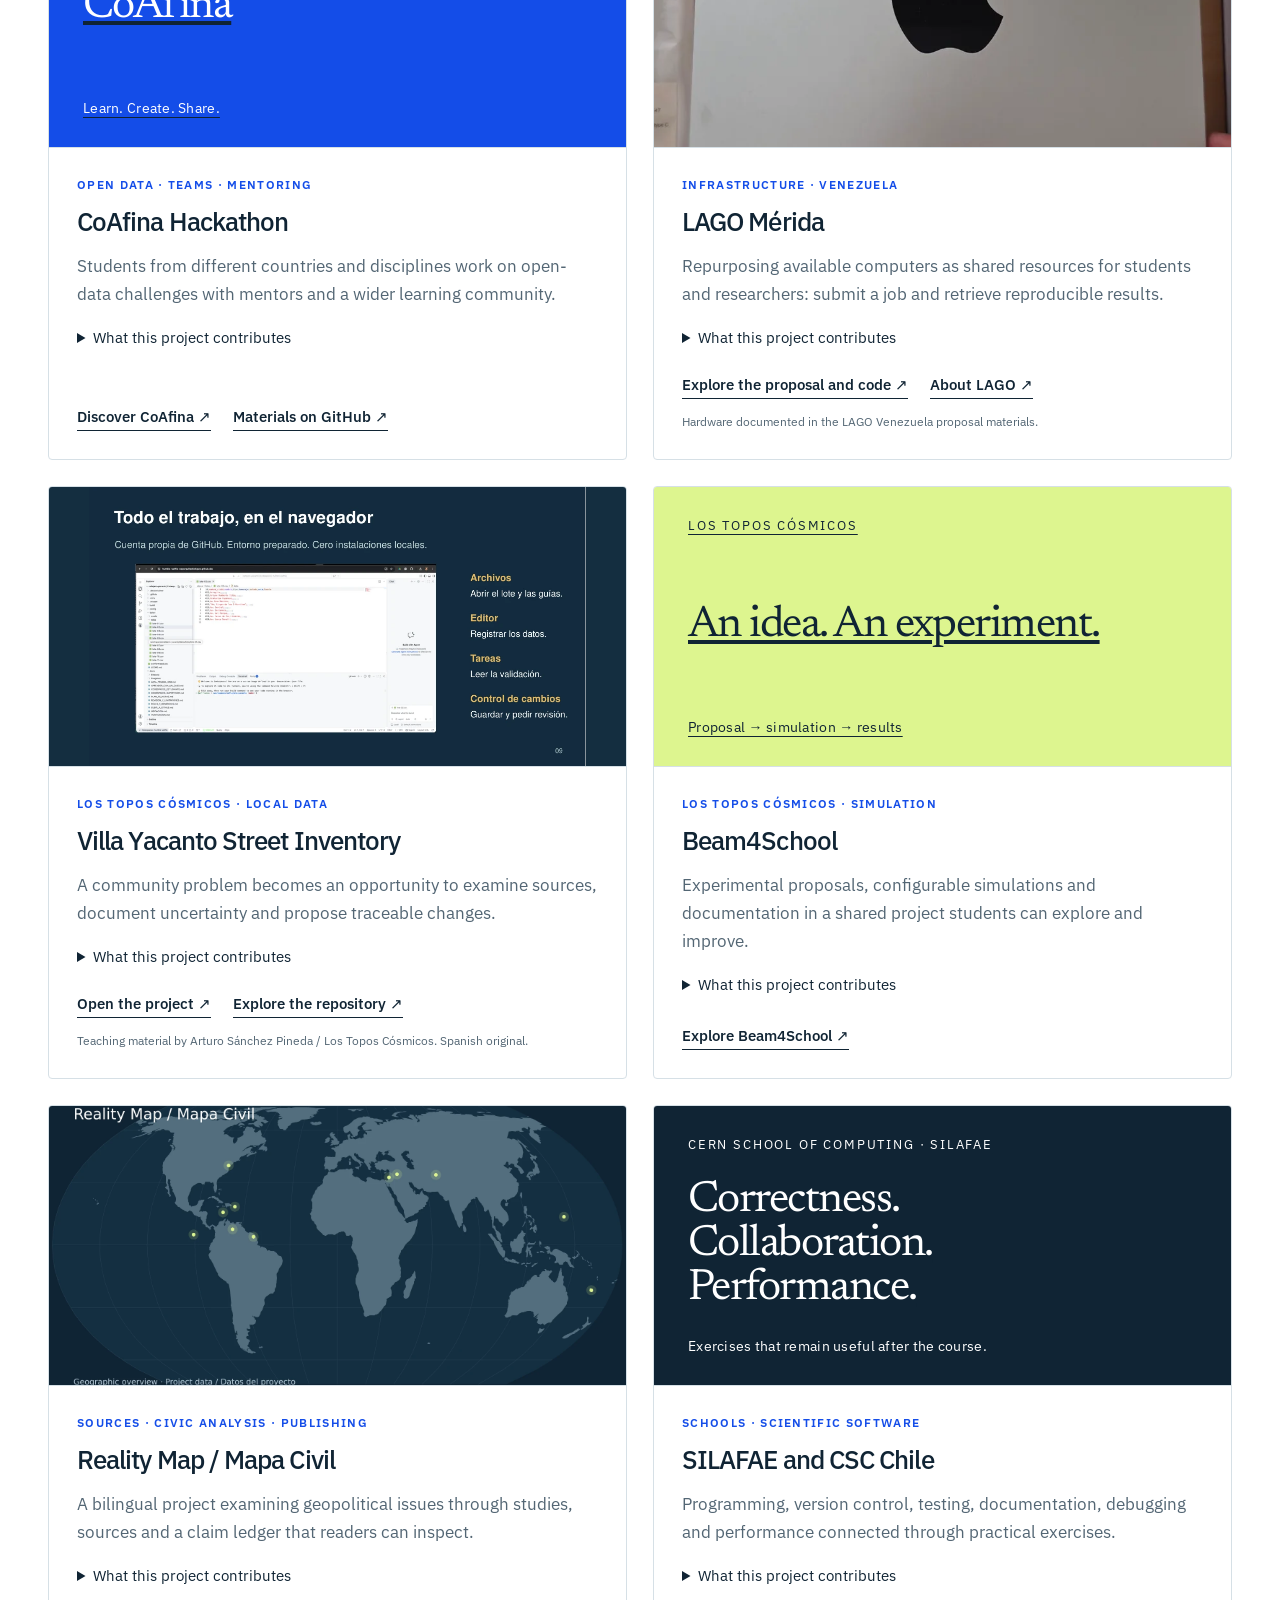
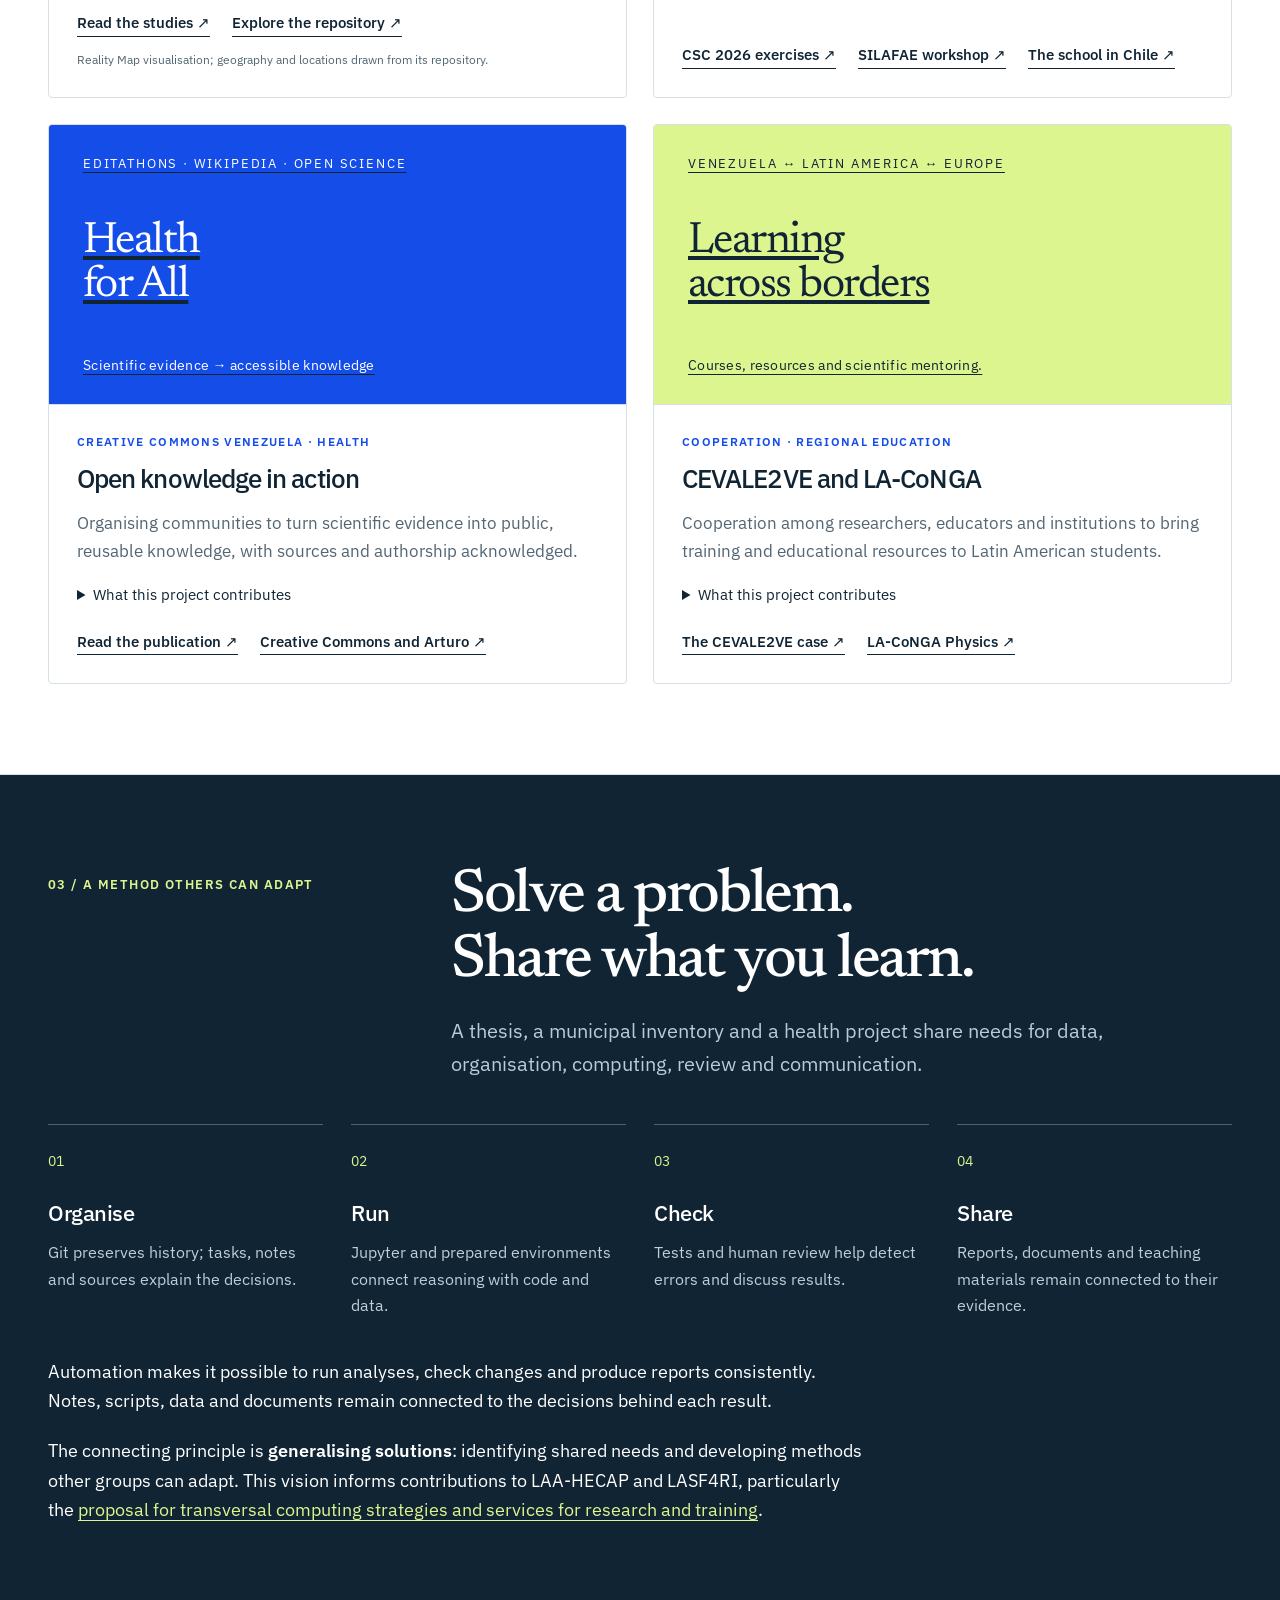
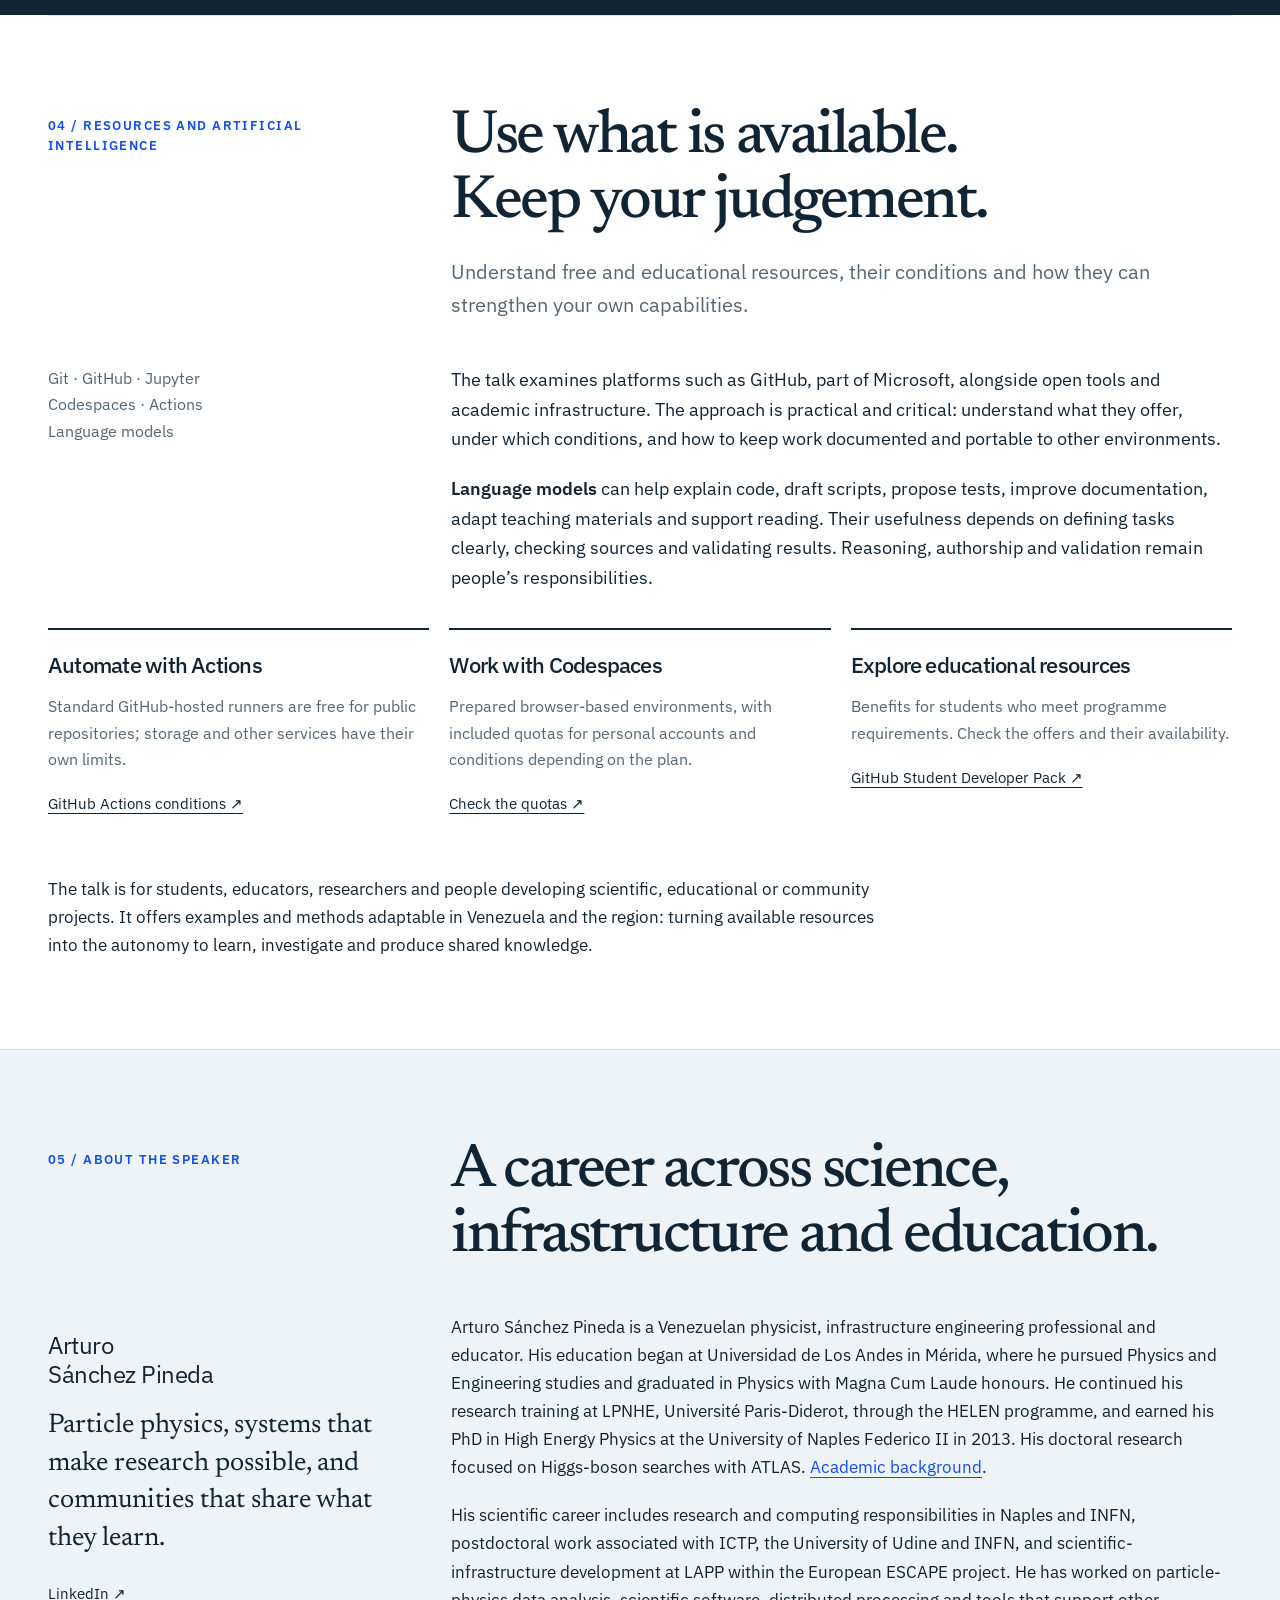
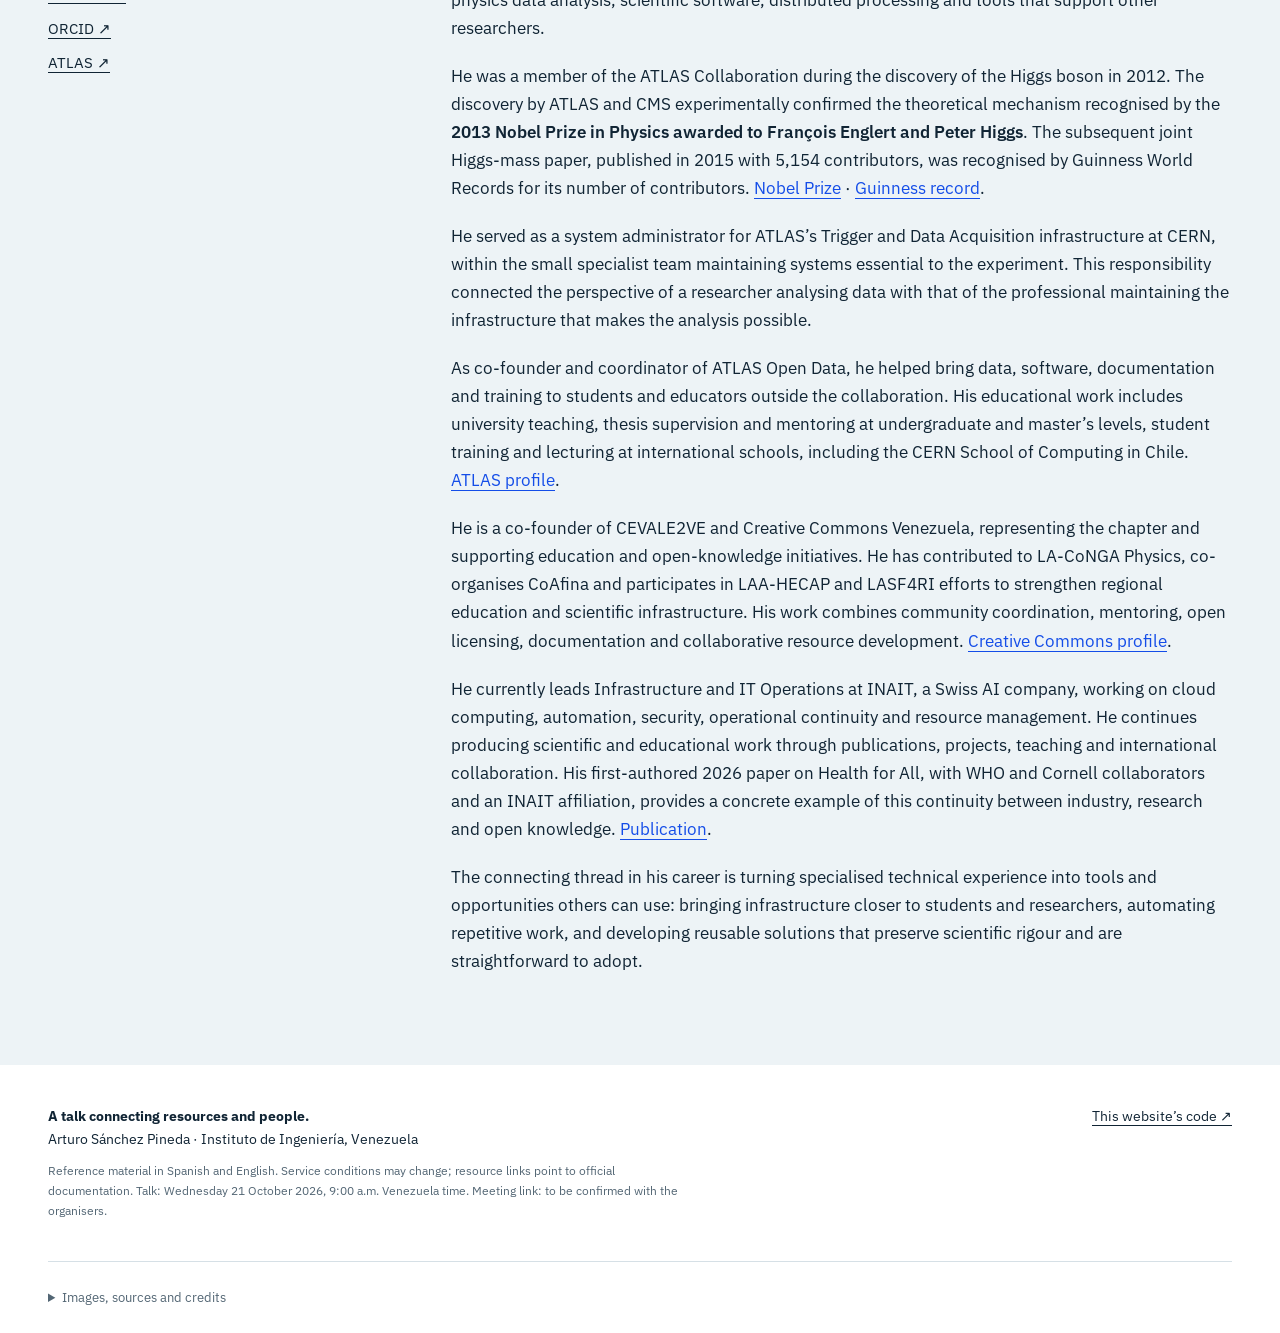
==== commit 16c6eea2: "Confirm talk date and time, add calendar files" ====
--- a/web/en.html
+++ b/web/en.html
@@ -1,8 +1,8 @@
 <!doctype html>
 <html lang="en"><head><meta charset="utf-8"><meta name="viewport" content="width=device-width,initial-scale=1">
-<title>From Open Data to Shared Knowledge — Arturo Sánchez Pineda</title><meta name="description" content="An online talk by Arturo Sánchez Pineda for Instituto de Ingeniería, Venezuela. Computing, automation and artificial intelligence for research and education.">
+<title>From Open Data to Shared Knowledge — Arturo Sánchez Pineda</title><meta name="description" content="An online talk by Arturo Sánchez Pineda for Instituto de Ingeniería, Venezuela: Wednesday 21 October 2026, 9:00 a.m. Venezuela time. Computing, automation and artificial intelligence for research and education.">
 <meta name="author" content="Arturo Sánchez Pineda"><meta name="theme-color" content="#102434">
-<meta property="og:image" content="https://artfisica.github.io/presentacion-Instituto-de-Ingenieria-Venezuela/assets/atlas-venezuela.webp"><meta property="og:image:alt" content="Arturo teaching at an ATLAS Open Data educational event in Venezuela."><meta property="og:type" content="website"><meta property="og:title" content="From Open Data to Shared Knowledge"><meta property="og:description" content="An online talk by Arturo Sánchez Pineda for Instituto de Ingeniería, Venezuela. Computing, automation and artificial intelligence for research and education."><meta property="og:locale" content="en_US"><meta property="og:url" content="https://artfisica.github.io/presentacion-Instituto-de-Ingenieria-Venezuela/en.html">
+<meta property="og:image" content="https://artfisica.github.io/presentacion-Instituto-de-Ingenieria-Venezuela/assets/atlas-venezuela.webp"><meta property="og:image:alt" content="Arturo teaching at an ATLAS Open Data educational event in Venezuela."><meta property="og:type" content="website"><meta property="og:title" content="From Open Data to Shared Knowledge"><meta property="og:description" content="An online talk by Arturo Sánchez Pineda for Instituto de Ingeniería, Venezuela: Wednesday 21 October 2026, 9:00 a.m. Venezuela time. Computing, automation and artificial intelligence for research and education."><meta property="og:locale" content="en_US"><meta property="og:url" content="https://artfisica.github.io/presentacion-Instituto-de-Ingenieria-Venezuela/en.html">
 <link rel="canonical" href="https://artfisica.github.io/presentacion-Instituto-de-Ingenieria-Venezuela/en.html"><link rel="alternate" hreflang="es" href="https://artfisica.github.io/presentacion-Instituto-de-Ingenieria-Venezuela/"><link rel="alternate" hreflang="en" href="https://artfisica.github.io/presentacion-Instituto-de-Ingenieria-Venezuela/en.html"><link rel="alternate" hreflang="x-default" href="https://artfisica.github.io/presentacion-Instituto-de-Ingenieria-Venezuela/">
 <link rel="icon" type="image/svg+xml" href="assets/favicon.svg"><link rel="stylesheet" href="assets/style.css">
 <link rel="preload" href="assets/fonts/ibm-plex-sans-latin-wght-normal.woff2" as="font" type="font/woff2" crossorigin>
@@ -10,7 +10,7 @@
 <a class="skip" href="#main">Skip to content</a>
 <header class="topbar"><nav class="wrap nav" aria-label="Main"><a class="brand" href="index.html"><span aria-hidden="true">[ a / s ]</span> Arturo Sánchez Pineda</a><div class="navlinks"><div class="navsections"><a href="#charla">The talk</a><a href="#proyectos">Projects</a><a href="#recursos">Resources</a><a href="#arturo">About Arturo</a></div><div class="language" aria-label="Language"><a href="index.html" lang="es" hreflang="es" class="" >ES</a><a href="en.html" lang="en" hreflang="en" class="selected" aria-current="page">EN</a></div></div></nav></header>
 <main id="main">
-<section class="hero wrap" aria-labelledby="hero-title"><div class="eyebrow">Instituto de Ingeniería · Venezuela · Online talk</div><h1 id="hero-title">Bringing science<br><em>closer.</em></h1><p class="event-chip">Date and meeting link: to be confirmed</p>
+<section class="hero wrap" aria-labelledby="hero-title"><div class="eyebrow">Instituto de Ingeniería · Venezuela · Online talk</div><h1 id="hero-title">Bringing science<br><em>closer.</em></h1><p class="event-chip"><time datetime="2026-10-21T09:00:00-04:00">Wednesday 21 October 2026 · 9:00 a.m. Venezuela time (UTC−4) · 13:00 UTC</time> · <a href="assets/talk.ics" download>Add to calendar ↓</a> · Meeting link: to be confirmed with the organisers</p>
 <div class="hero-bottom"><div><p class="subtitle">From open data to shared knowledge: computing, automation and artificial intelligence for research and education.</p><div class="actions"><a class="button" href="#proyectos">Explore the projects <span aria-hidden="true">↘</span></a><a class="button secondary" href="#charla">Read about the talk</a></div></div><p class="speaker"><strong>Arturo Sánchez Pineda</strong>Physics · Infrastructure · Open education<br>CERN / ATLAS · INAIT · Creative Commons</p></div>
 <aside class="takeaway"><div><h2>Take home a working repository.</h2><p>This same repository contains three exercises: analyse data, create a chart and automatically generate a PDF from Markdown and images. Clone it, run the scripts and begin prototyping your own projects. If you can and would like to, create your GitHub account before the talk.</p></div><a class="button" href="https://github.com/artfisica/presentacion-Instituto-de-Ingenieria-Venezuela#ejercicios">Open the repository and exercises ↓</a></aside>
 <figure><div class="hero-image"><img src="assets/atlas-venezuela.webp" width="1600" height="799" alt="Arturo teaching at an ATLAS Open Data educational event in Venezuela." fetchpriority="high"><span class="image-label">Knowledge across borders</span></div><figcaption class="caption">Educational activity in Venezuela. Photograph: ATLAS Collaboration / CERN. <a href="https://atlas.cern/updates/blog/HEP-education-worldwide-with-atlas-open-data">Source ↗</a></figcaption></figure></section>
@@ -73,5 +73,5 @@
 <section class="section wrap" id="recursos"><div class="section-head"><div class="eyebrow">04 / Resources and artificial intelligence</div><div><h2>Use what is available.<br>Keep your judgement.</h2><p>Understand free and educational resources, their conditions and how they can strengthen your own capabilities.</p></div></div><div class="intro-grid"><aside class="side-note">Git · GitHub · Jupyter<br>Codespaces · Actions<br>Language models</aside><div class="prose"><p>The talk examines platforms such as GitHub, part of Microsoft, alongside open tools and academic infrastructure. The approach is practical and critical: understand what they offer, under which conditions, and how to keep work documented and portable to other environments.</p><p><strong>Language models</strong> can help explain code, draft scripts, propose tests, improve documentation, adapt teaching materials and support reading. Their usefulness depends on defining tasks clearly, checking sources and validating results. Reasoning, authorship and validation remain people’s responsibilities.</p></div></div><div class="resource-list"><article class="resource"><h3>Automate with Actions</h3><p>Standard GitHub-hosted runners are free for public repositories; storage and other services have their own limits.</p><a href="https://docs.github.com/en/billing/concepts/product-billing/github-actions">GitHub Actions conditions ↗</a></article><article class="resource"><h3>Work with Codespaces</h3><p>Prepared browser-based environments, with included quotas for personal accounts and conditions depending on the plan.</p><a href="https://docs.github.com/en/billing/concepts/product-billing/github-codespaces">Check the quotas ↗</a></article><article class="resource"><h3>Explore educational resources</h3><p>Benefits for students who meet programme requirements. Check the offers and their availability.</p><a href="https://education.github.com/pack/">GitHub Student Developer Pack ↗</a></article></div><p class="end-note">The talk is for students, educators, researchers and people developing scientific, educational or community projects. It offers examples and methods adaptable in Venezuela and the region: turning available resources into the autonomy to learn, investigate and produce shared knowledge.</p></section>
 <section class="section bio" id="arturo"><div class="wrap"><div class="section-head"><div class="eyebrow">05 / About the speaker</div><h2>A career across science,<br>infrastructure and education.</h2></div><div class="bio-grid"><aside class="bio-aside"><p class="name">Arturo<br>Sánchez Pineda</p><p class="bio-summary">Particle physics, systems that make research possible, and communities that share what they learn.</p><div class="profile-links"><a href="https://www.linkedin.com/in/arturo-sanchez-pineda/">LinkedIn ↗</a><a href="https://orcid.org/0000-0001-8241-7835">ORCID ↗</a><a href="https://atlas.cern/authors/arturo-sanchez-pineda">ATLAS ↗</a></div></aside><div class="prose"><p>Arturo Sánchez Pineda is a Venezuelan physicist, infrastructure engineering professional and educator. His education began at Universidad de Los Andes in Mérida, where he pursued Physics and Engineering studies and graduated in Physics with Magna Cum Laude honours. He continued his research training at LPNHE, Université Paris-Diderot, through the HELEN programme, and earned his PhD in High Energy Physics at the University of Naples Federico II in 2013. His doctoral research focused on Higgs-boson searches with ATLAS. <a href="https://twiki.org/p/pub/Main/ArturoSanchez/Arturo_Sanchez_Curriculum_June_2016.pdf">Academic background</a>.</p><p>His scientific career includes research and computing responsibilities in Naples and INFN, postdoctoral work associated with ICTP, the University of Udine and INFN, and scientific-infrastructure development at LAPP within the European ESCAPE project. He has worked on particle-physics data analysis, scientific software, distributed processing and tools that support other researchers.</p><p>He was a member of the ATLAS Collaboration during the discovery of the Higgs boson in 2012. The discovery by ATLAS and CMS experimentally confirmed the theoretical mechanism recognised by the <strong>2013 Nobel Prize in Physics awarded to François Englert and Peter Higgs</strong>. The subsequent joint Higgs-mass paper, published in 2015 with 5,154 contributors, was recognised by Guinness World Records for its number of contributors. <a href="https://www.nobelprize.org/prizes/physics/2013/press-release/">Nobel Prize</a> · <a href="https://www.guinnessworldrecords.com/world-records/421538-most-contributors-to-a-research-paper">Guinness record</a>.</p><p>He served as a system administrator for ATLAS’s Trigger and Data Acquisition infrastructure at CERN, within the small specialist team maintaining systems essential to the experiment. This responsibility connected the perspective of a researcher analysing data with that of the professional maintaining the infrastructure that makes the analysis possible.</p><p>As co-founder and coordinator of ATLAS Open Data, he helped bring data, software, documentation and training to students and educators outside the collaboration. His educational work includes university teaching, thesis supervision and mentoring at undergraduate and master’s levels, student training and lecturing at international schools, including the CERN School of Computing in Chile. <a href="https://atlas.cern/authors/arturo-sanchez-pineda">ATLAS profile</a>.</p><p>He is a co-founder of CEVALE2VE and Creative Commons Venezuela, representing the chapter and supporting education and open-knowledge initiatives. He has contributed to LA-CoNGA Physics, co-organises CoAfina and participates in LAA-HECAP and LASF4RI efforts to strengthen regional education and scientific infrastructure. His work combines community coordination, mentoring, open licensing, documentation and collaborative resource development. <a href="https://creativecommons.org/2021/08/24/meet-the-cc-summit-presenter-arturo-sanchez-pineda/">Creative Commons profile</a>.</p><p>He currently leads Infrastructure and IT Operations at INAIT, a Swiss AI company, working on cloud computing, automation, security, operational continuity and resource management. He continues producing scientific and educational work through publications, projects, teaching and international collaboration. His first-authored 2026 paper on Health for All, with WHO and Cornell collaborators and an INAIT affiliation, provides a concrete example of this continuity between industry, research and open knowledge. <a href="https://www.alanrevista.org/ediciones/2026/1/art-6">Publication</a>.</p><p>The connecting thread in his career is turning specialised technical experience into tools and opportunities others can use: bringing infrastructure closer to students and researchers, automating repetitive work, and developing reusable solutions that preserve scientific rigour and are straightforward to adopt.</p></div></div></div></section>
 </main>
-<footer class="wrap"><div class="footer"><div><strong>A talk connecting resources and people.</strong><br>Arturo Sánchez Pineda · Instituto de Ingeniería, Venezuela<small>Reference material in Spanish and English. Service conditions may change; resource links point to official documentation. Talk date and connection link: to be confirmed with the organisers.</small></div><a href="https://github.com/artfisica/presentacion-Instituto-de-Ingenieria-Venezuela">This website’s code ↗</a></div><details class="credits"><summary>Images, sources and credits</summary><p>Photographs and materials document the projects. Teaching photograph: ATLAS Collaboration / CERN, from the linked article. LAGO equipment and street-inventory slide: project materials supplied by Arturo. Map: Natural Earth geometry and Reality Map repository data. IBM Plex Sans and Newsreader fonts are distributed under the SIL Open Font License. Institution and platform names identify collaborations and resources; they do not imply sponsorship of this talk. Original code: MIT. Arturo’s original text and materials: CC BY 4.0; third-party exceptions are retained. <a href="https://github.com/artfisica/presentacion-Instituto-de-Ingenieria-Venezuela/blob/main/LICENSE">Licenses</a> · <a href="https://github.com/artfisica/presentacion-Instituto-de-Ingenieria-Venezuela/blob/main/CITATION.cff">Citation</a>.</p></details></footer>
+<footer class="wrap"><div class="footer"><div><strong>A talk connecting resources and people.</strong><br>Arturo Sánchez Pineda · Instituto de Ingeniería, Venezuela<small>Reference material in Spanish and English. Service conditions may change; resource links point to official documentation. Talk: Wednesday 21 October 2026, 9:00 a.m. Venezuela time. Meeting link: to be confirmed with the organisers.</small></div><a href="https://github.com/artfisica/presentacion-Instituto-de-Ingenieria-Venezuela">This website’s code ↗</a></div><details class="credits"><summary>Images, sources and credits</summary><p>Photographs and materials document the projects. Teaching photograph: ATLAS Collaboration / CERN, from the linked article. LAGO equipment and street-inventory slide: project materials supplied by Arturo. Map: Natural Earth geometry and Reality Map repository data. IBM Plex Sans and Newsreader fonts are distributed under the SIL Open Font License. Institution and platform names identify collaborations and resources; they do not imply sponsorship of this talk. Original code: MIT. Arturo’s original text and materials: CC BY 4.0; third-party exceptions are retained. <a href="https://github.com/artfisica/presentacion-Instituto-de-Ingenieria-Venezuela/blob/main/LICENSE">Licenses</a> · <a href="https://github.com/artfisica/presentacion-Instituto-de-Ingenieria-Venezuela/blob/main/CITATION.cff">Citation</a>.</p></details></footer>
 </body></html>
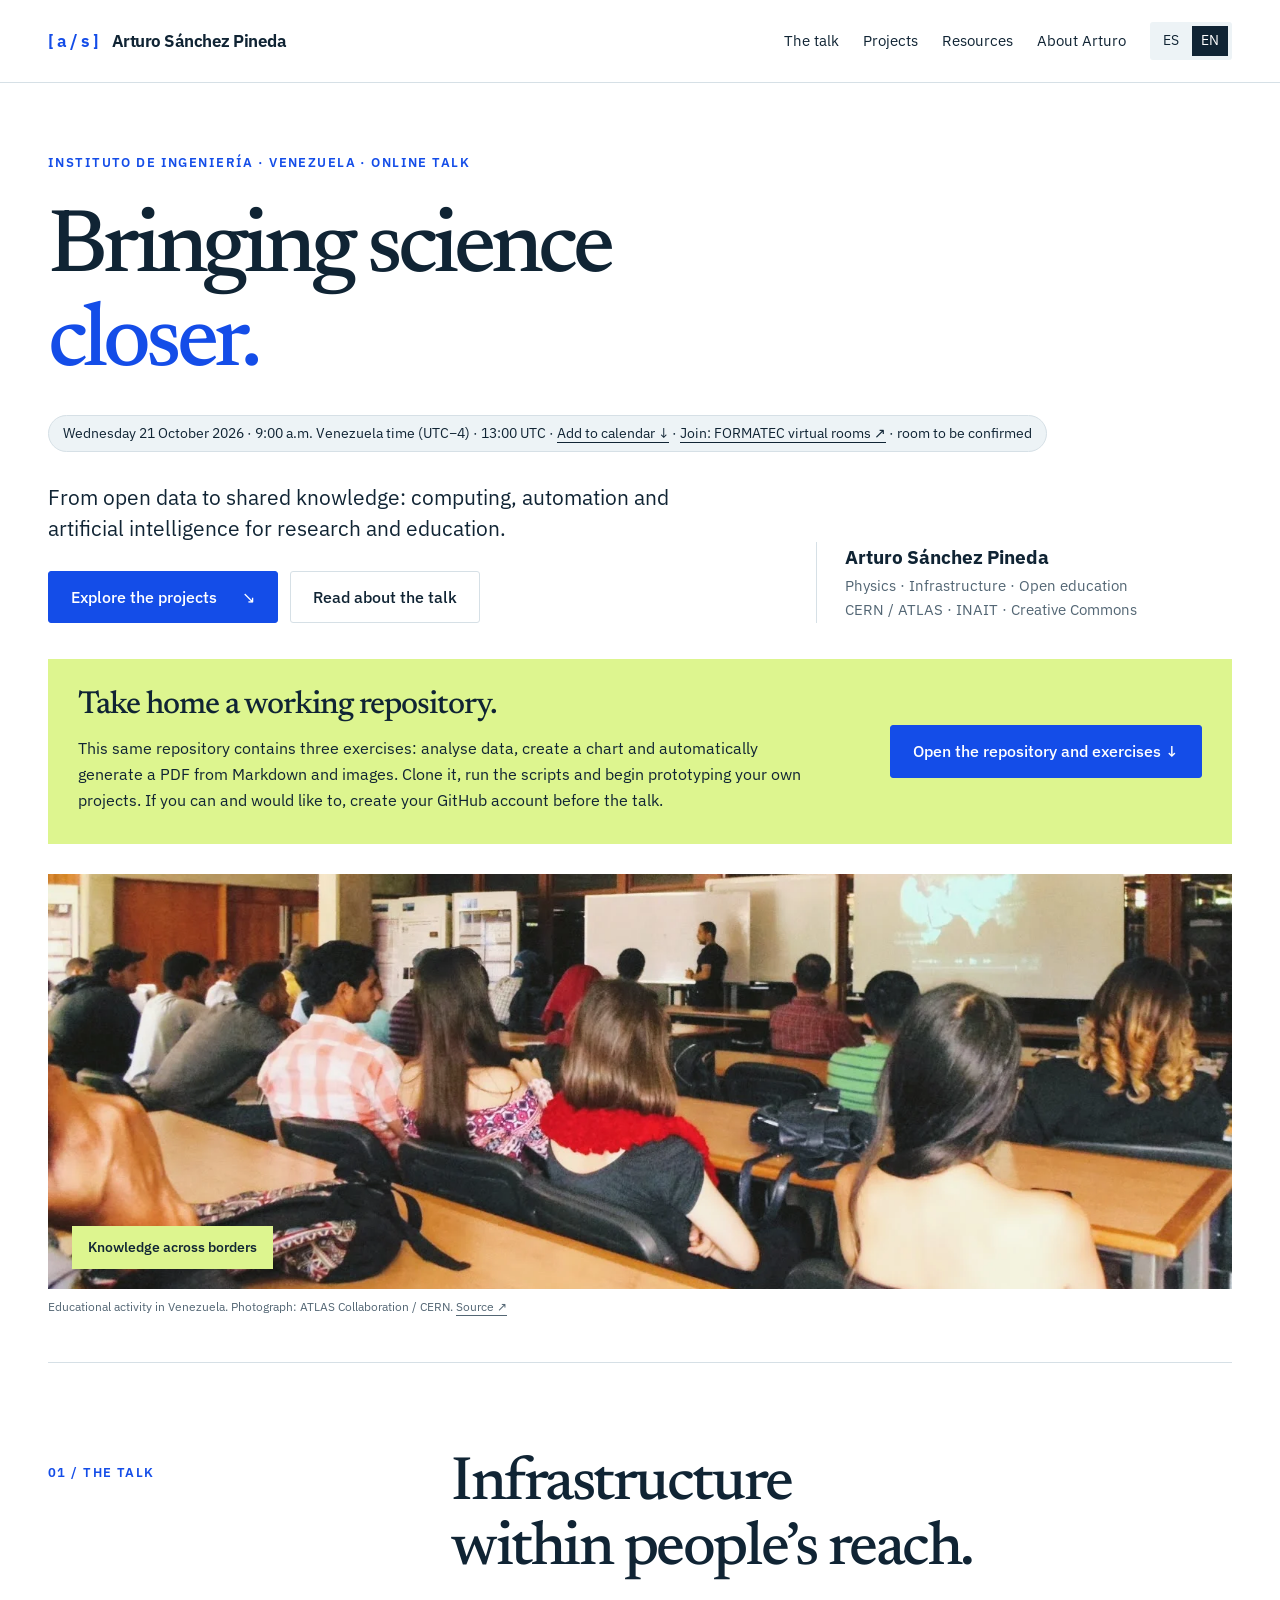
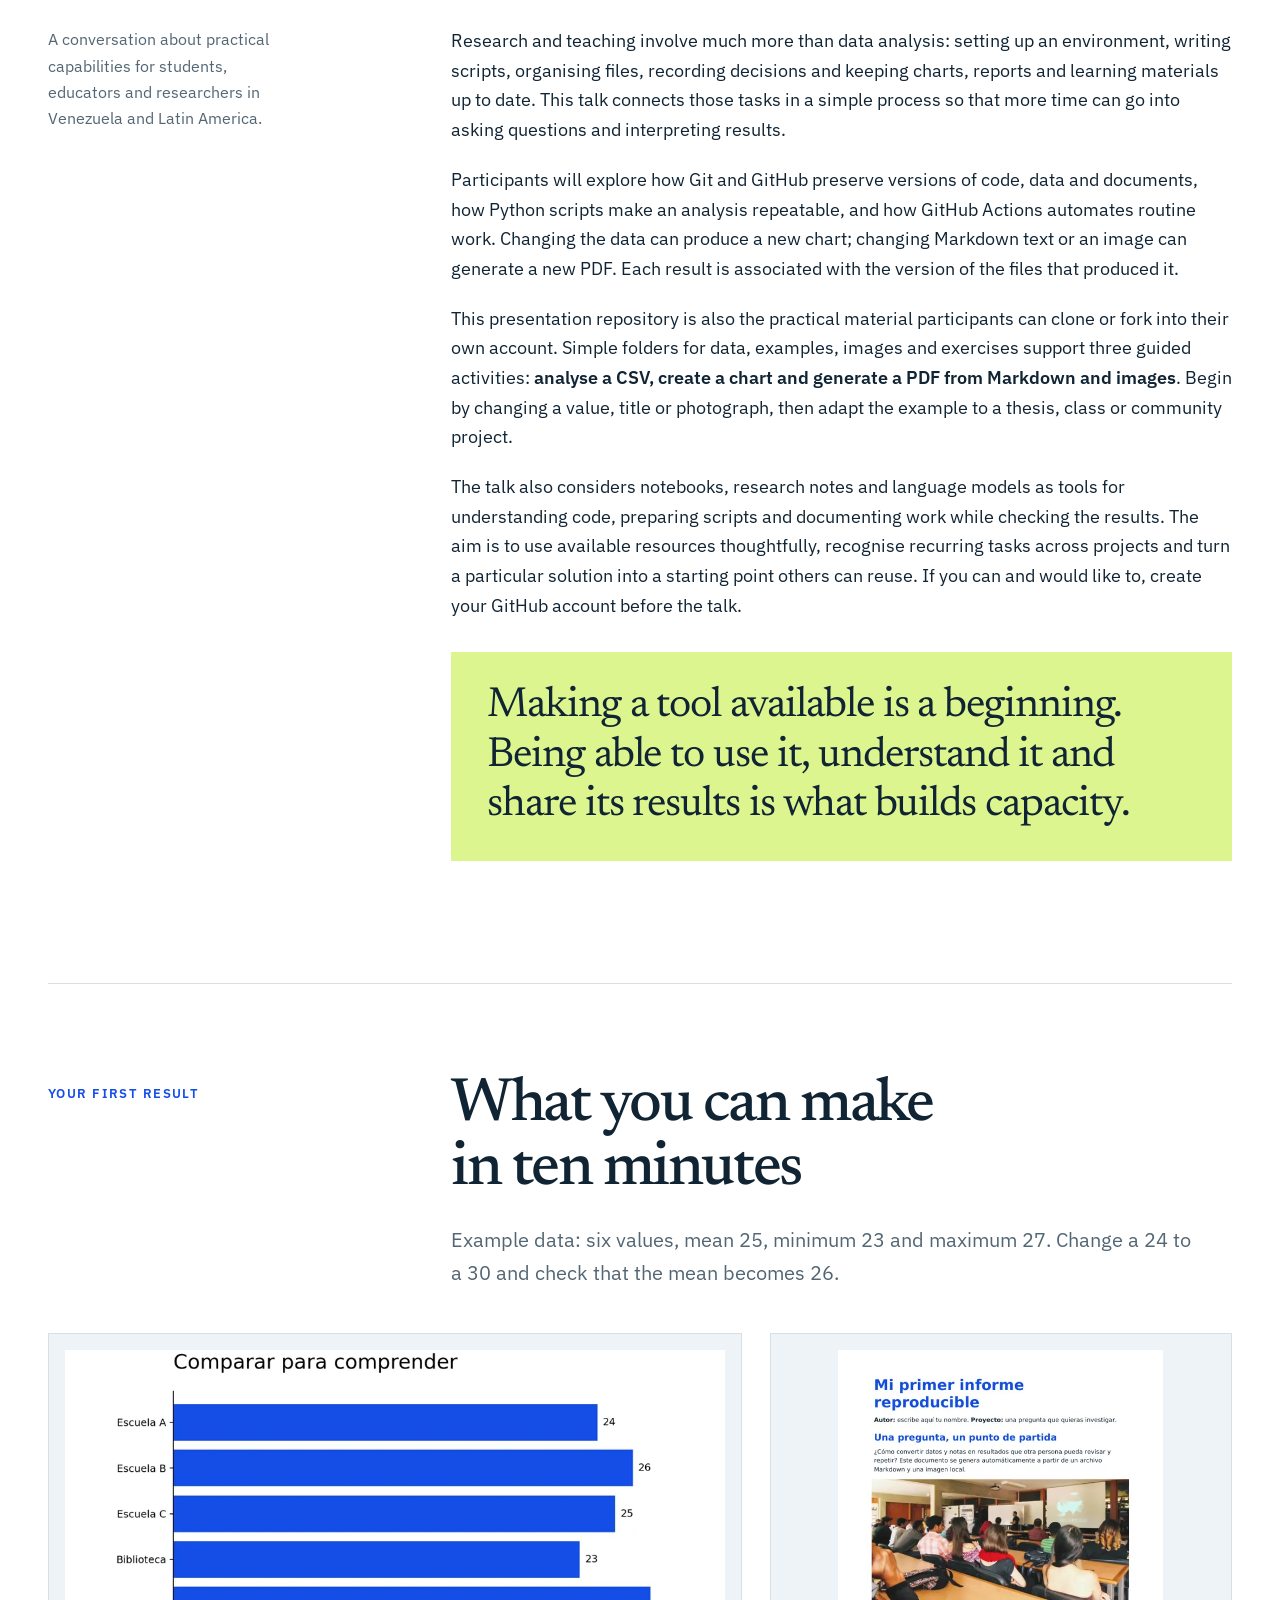
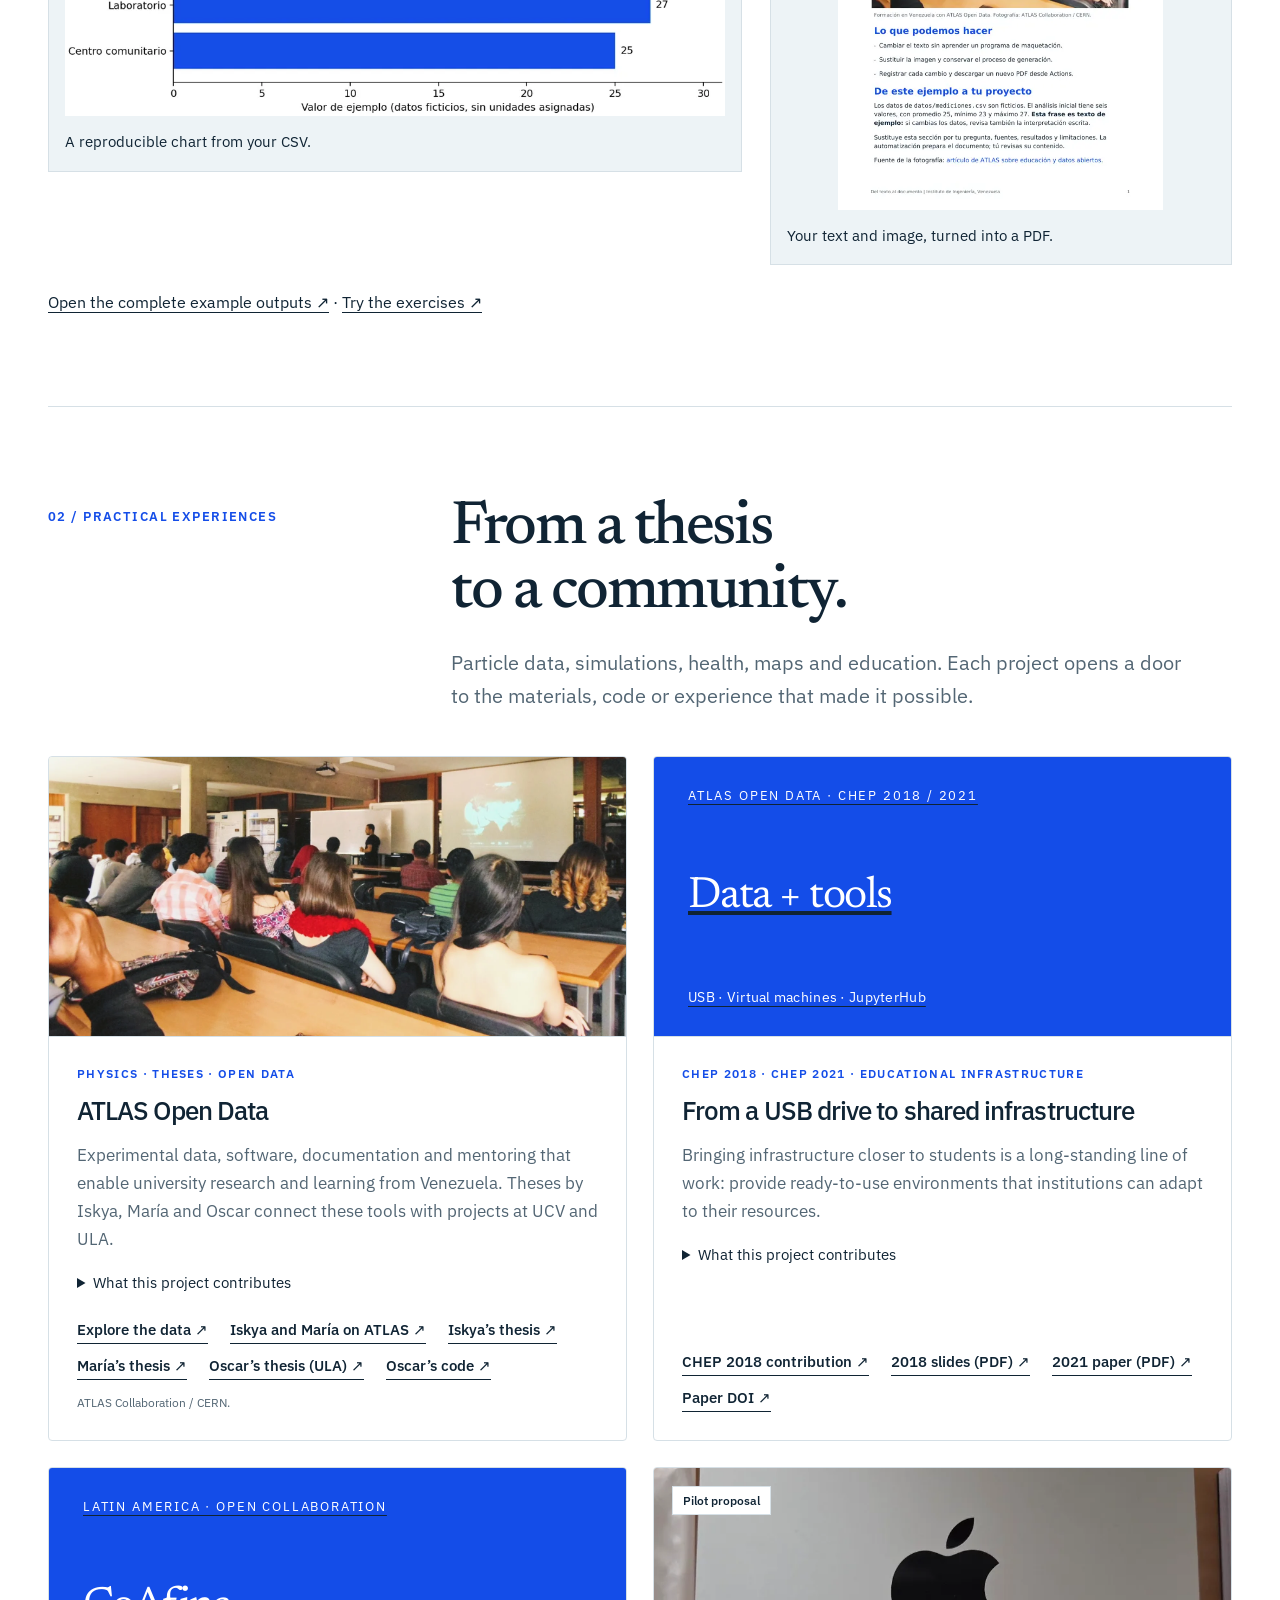
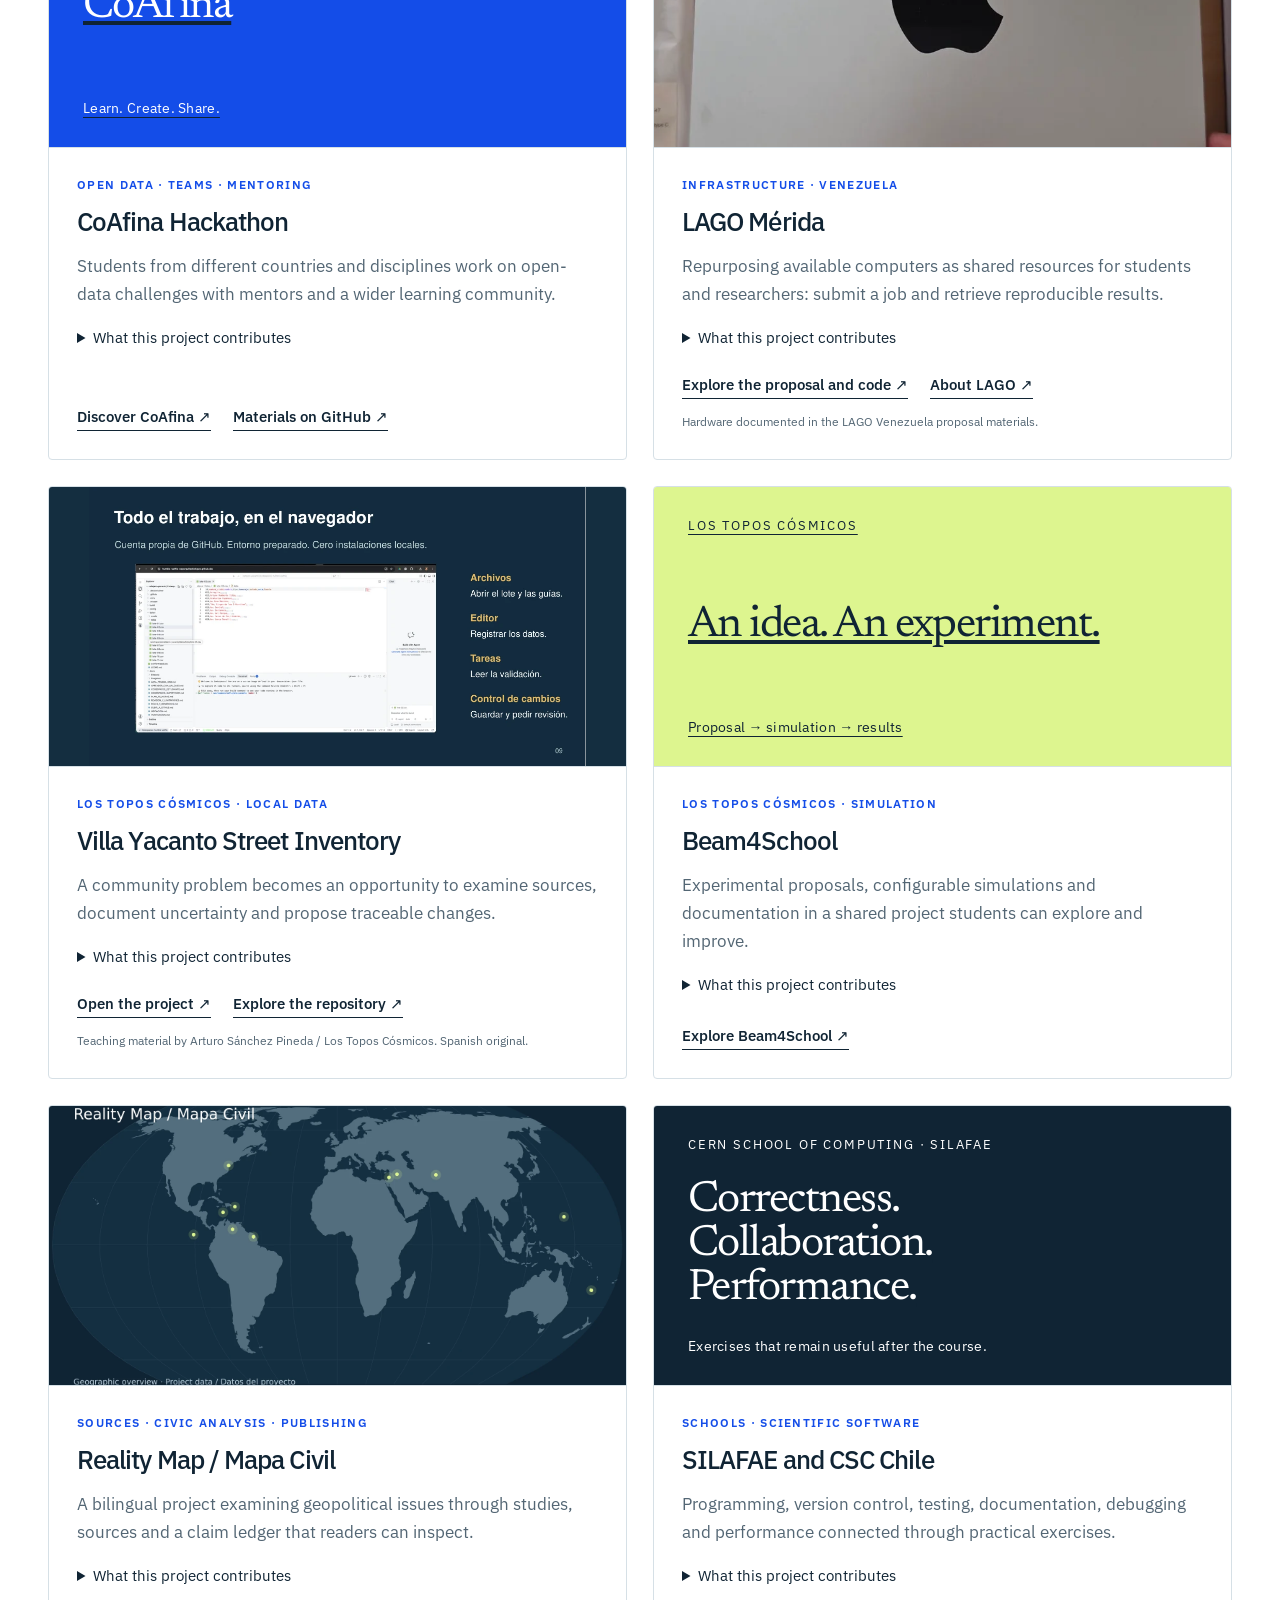
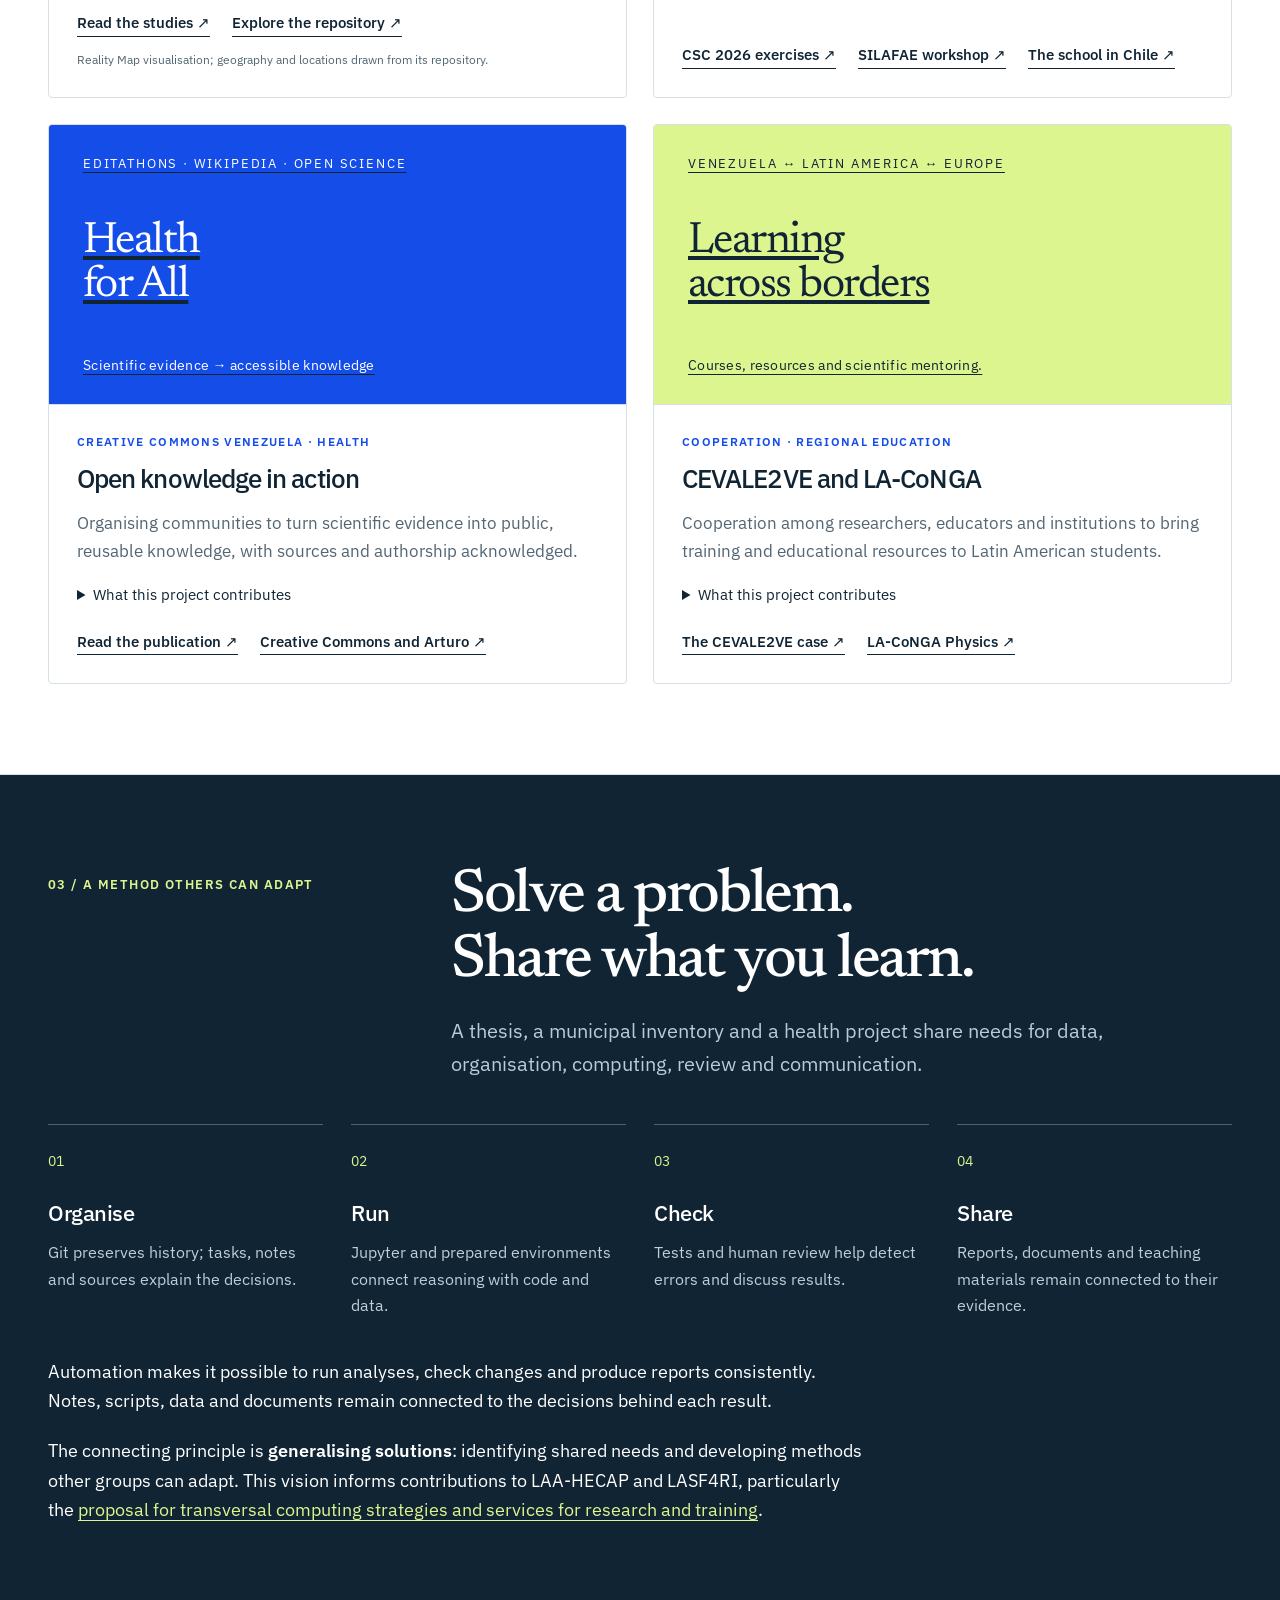
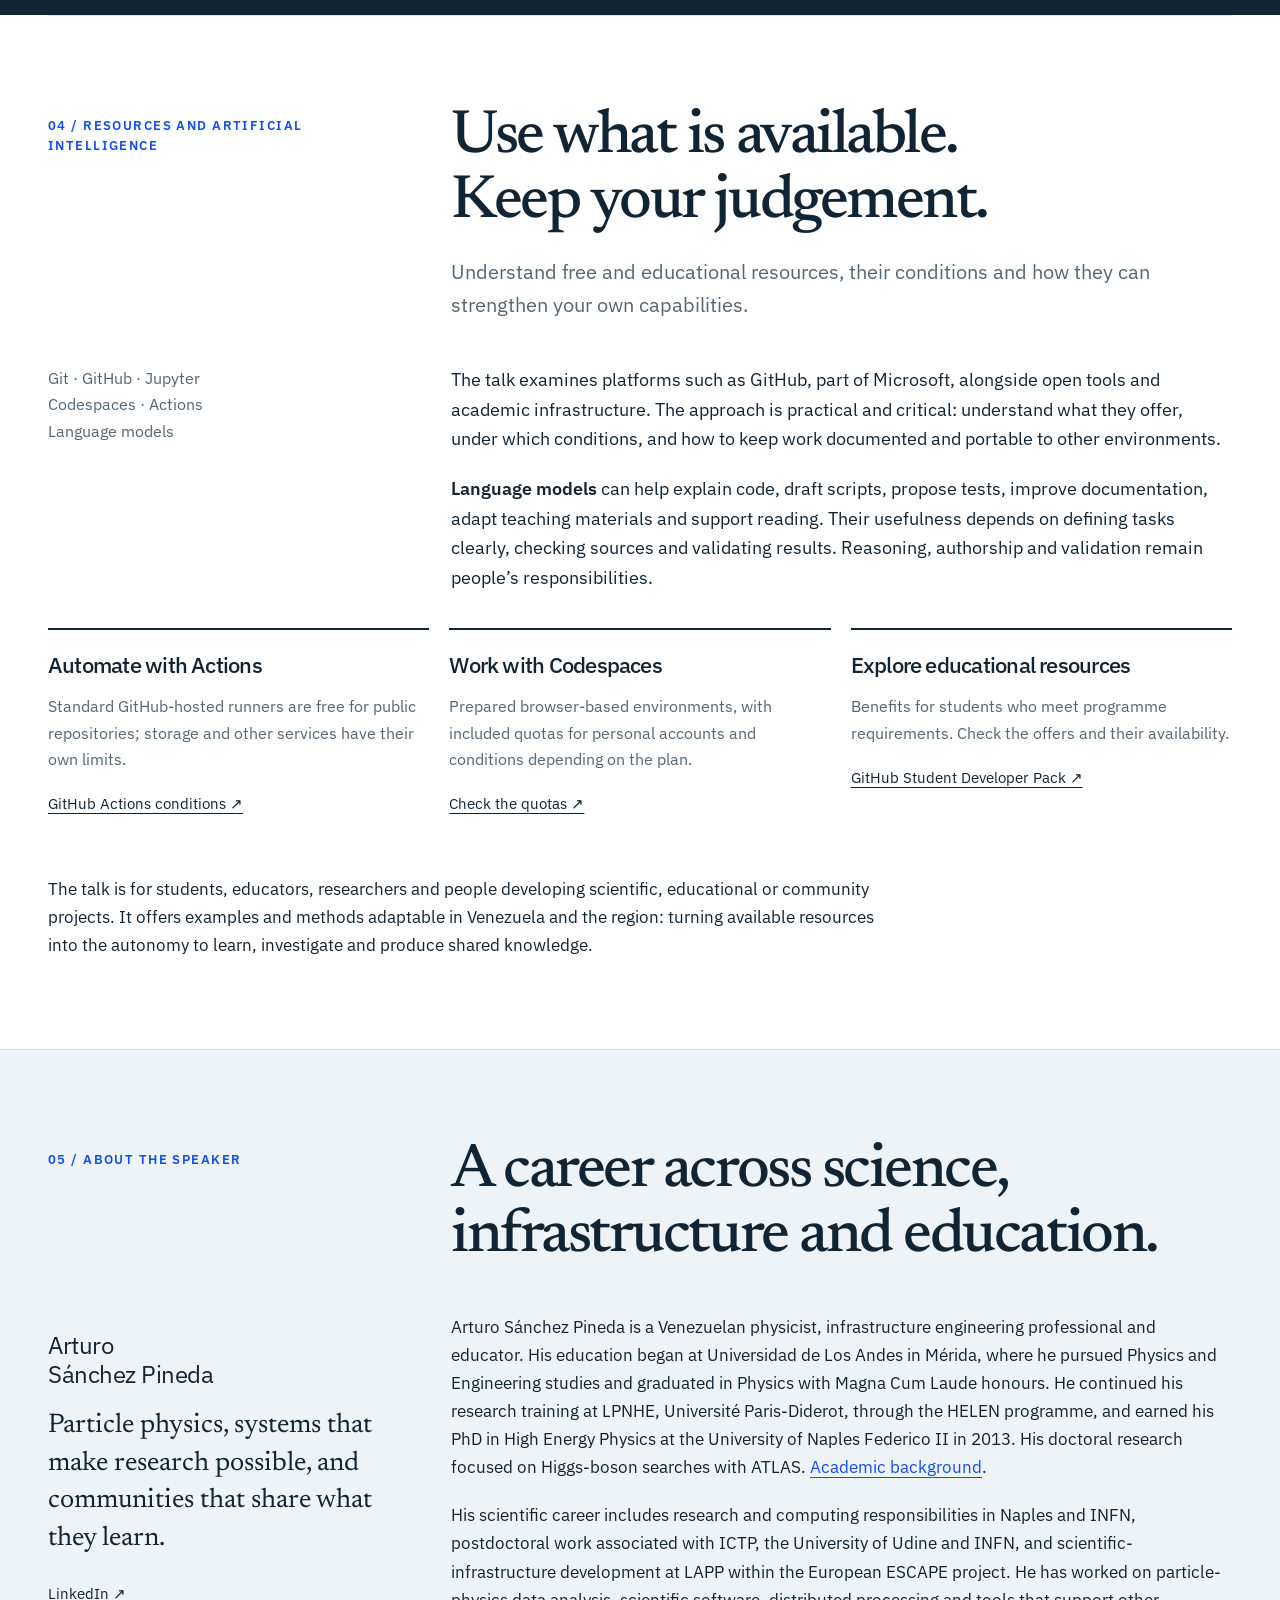
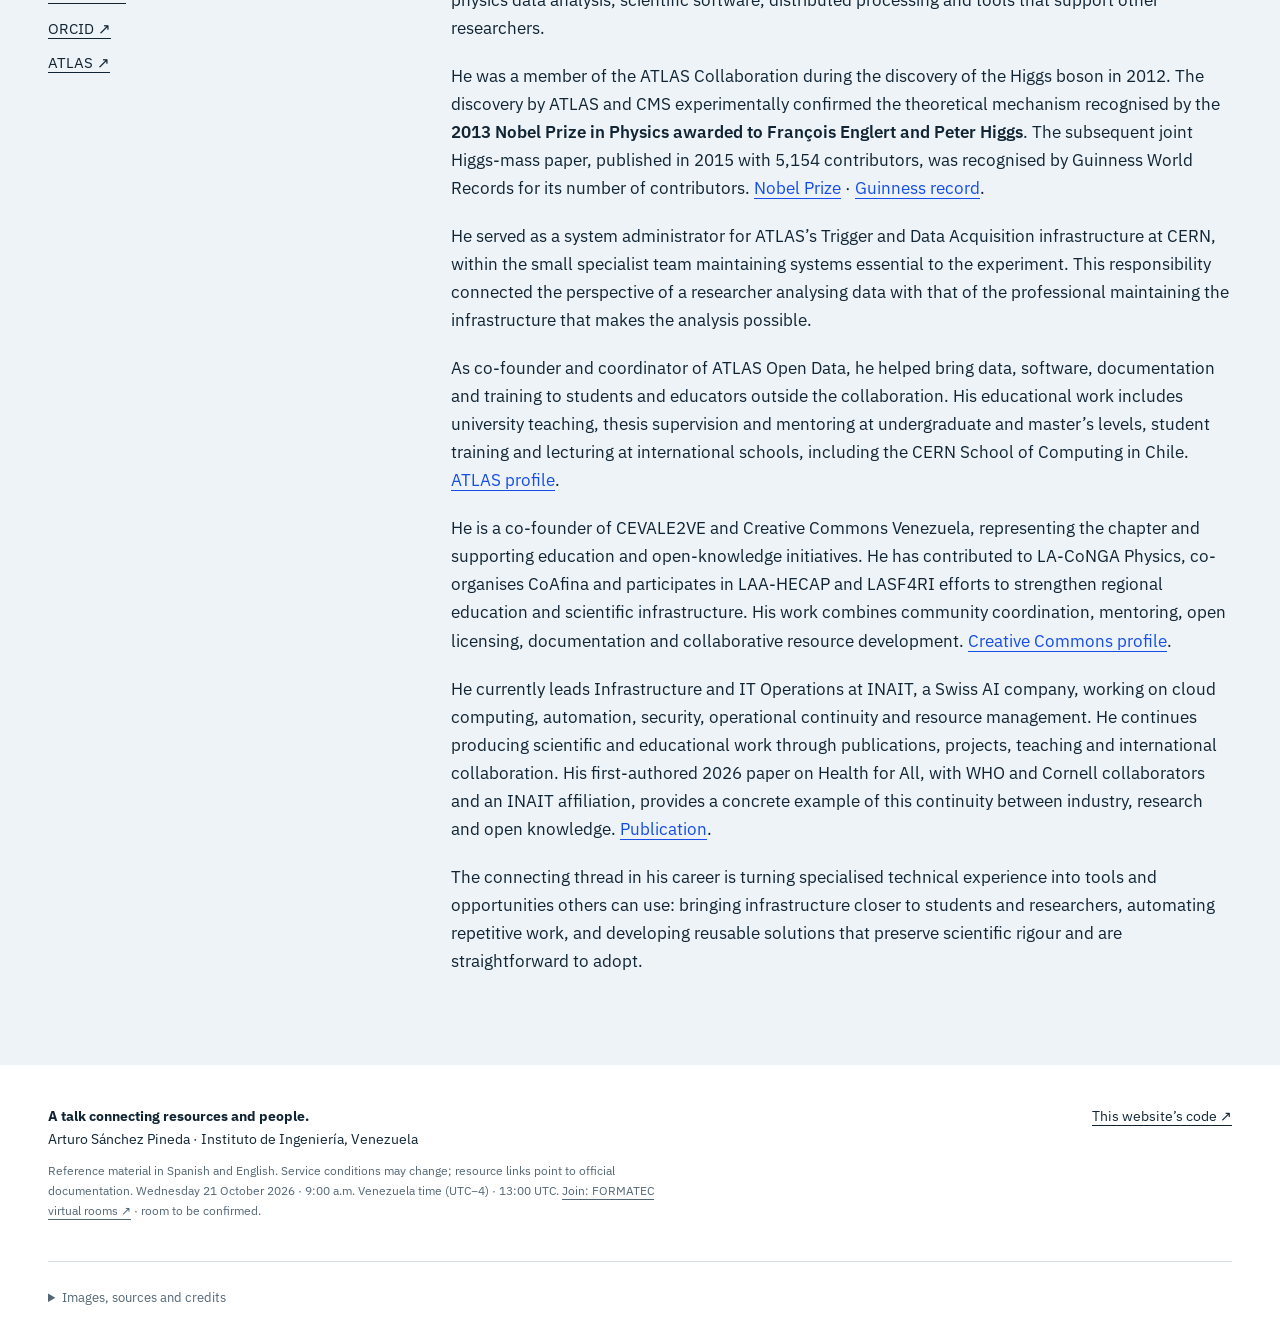
==== commit dbe84c6e: "Add FORMATEC connection page, room still pending" ====
--- a/web/en.html
+++ b/web/en.html
@@ -10,7 +10,7 @@
 <a class="skip" href="#main">Skip to content</a>
 <header class="topbar"><nav class="wrap nav" aria-label="Main"><a class="brand" href="index.html"><span aria-hidden="true">[ a / s ]</span> Arturo Sánchez Pineda</a><div class="navlinks"><div class="navsections"><a href="#charla">The talk</a><a href="#proyectos">Projects</a><a href="#recursos">Resources</a><a href="#arturo">About Arturo</a></div><div class="language" aria-label="Language"><a href="index.html" lang="es" hreflang="es" class="" >ES</a><a href="en.html" lang="en" hreflang="en" class="selected" aria-current="page">EN</a></div></div></nav></header>
 <main id="main">
-<section class="hero wrap" aria-labelledby="hero-title"><div class="eyebrow">Instituto de Ingeniería · Venezuela · Online talk</div><h1 id="hero-title">Bringing science<br><em>closer.</em></h1><p class="event-chip"><time datetime="2026-10-21T09:00:00-04:00">Wednesday 21 October 2026 · 9:00 a.m. Venezuela time (UTC−4) · 13:00 UTC</time> · <a href="assets/talk.ics" download>Add to calendar ↓</a> · Meeting link: to be confirmed with the organisers</p>
+<section class="hero wrap" aria-labelledby="hero-title"><div class="eyebrow">Instituto de Ingeniería · Venezuela · Online talk</div><h1 id="hero-title">Bringing science<br><em>closer.</em></h1><p class="event-chip"><time datetime="2026-10-21T09:00:00-04:00">Wednesday 21 October 2026 · 9:00 a.m. Venezuela time (UTC−4) · 13:00 UTC</time> · <a href="assets/talk.ics" download>Add to calendar ↓</a> · <a href="https://fii.gob.ve/formatec/">Join: FORMATEC virtual rooms ↗</a> · room to be confirmed</p>
 <div class="hero-bottom"><div><p class="subtitle">From open data to shared knowledge: computing, automation and artificial intelligence for research and education.</p><div class="actions"><a class="button" href="#proyectos">Explore the projects <span aria-hidden="true">↘</span></a><a class="button secondary" href="#charla">Read about the talk</a></div></div><p class="speaker"><strong>Arturo Sánchez Pineda</strong>Physics · Infrastructure · Open education<br>CERN / ATLAS · INAIT · Creative Commons</p></div>
 <aside class="takeaway"><div><h2>Take home a working repository.</h2><p>This same repository contains three exercises: analyse data, create a chart and automatically generate a PDF from Markdown and images. Clone it, run the scripts and begin prototyping your own projects. If you can and would like to, create your GitHub account before the talk.</p></div><a class="button" href="https://github.com/artfisica/presentacion-Instituto-de-Ingenieria-Venezuela#ejercicios">Open the repository and exercises ↓</a></aside>
 <figure><div class="hero-image"><img src="assets/atlas-venezuela.webp" width="1600" height="799" alt="Arturo teaching at an ATLAS Open Data educational event in Venezuela." fetchpriority="high"><span class="image-label">Knowledge across borders</span></div><figcaption class="caption">Educational activity in Venezuela. Photograph: ATLAS Collaboration / CERN. <a href="https://atlas.cern/updates/blog/HEP-education-worldwide-with-atlas-open-data">Source ↗</a></figcaption></figure></section>
@@ -73,5 +73,5 @@
 <section class="section wrap" id="recursos"><div class="section-head"><div class="eyebrow">04 / Resources and artificial intelligence</div><div><h2>Use what is available.<br>Keep your judgement.</h2><p>Understand free and educational resources, their conditions and how they can strengthen your own capabilities.</p></div></div><div class="intro-grid"><aside class="side-note">Git · GitHub · Jupyter<br>Codespaces · Actions<br>Language models</aside><div class="prose"><p>The talk examines platforms such as GitHub, part of Microsoft, alongside open tools and academic infrastructure. The approach is practical and critical: understand what they offer, under which conditions, and how to keep work documented and portable to other environments.</p><p><strong>Language models</strong> can help explain code, draft scripts, propose tests, improve documentation, adapt teaching materials and support reading. Their usefulness depends on defining tasks clearly, checking sources and validating results. Reasoning, authorship and validation remain people’s responsibilities.</p></div></div><div class="resource-list"><article class="resource"><h3>Automate with Actions</h3><p>Standard GitHub-hosted runners are free for public repositories; storage and other services have their own limits.</p><a href="https://docs.github.com/en/billing/concepts/product-billing/github-actions">GitHub Actions conditions ↗</a></article><article class="resource"><h3>Work with Codespaces</h3><p>Prepared browser-based environments, with included quotas for personal accounts and conditions depending on the plan.</p><a href="https://docs.github.com/en/billing/concepts/product-billing/github-codespaces">Check the quotas ↗</a></article><article class="resource"><h3>Explore educational resources</h3><p>Benefits for students who meet programme requirements. Check the offers and their availability.</p><a href="https://education.github.com/pack/">GitHub Student Developer Pack ↗</a></article></div><p class="end-note">The talk is for students, educators, researchers and people developing scientific, educational or community projects. It offers examples and methods adaptable in Venezuela and the region: turning available resources into the autonomy to learn, investigate and produce shared knowledge.</p></section>
 <section class="section bio" id="arturo"><div class="wrap"><div class="section-head"><div class="eyebrow">05 / About the speaker</div><h2>A career across science,<br>infrastructure and education.</h2></div><div class="bio-grid"><aside class="bio-aside"><p class="name">Arturo<br>Sánchez Pineda</p><p class="bio-summary">Particle physics, systems that make research possible, and communities that share what they learn.</p><div class="profile-links"><a href="https://www.linkedin.com/in/arturo-sanchez-pineda/">LinkedIn ↗</a><a href="https://orcid.org/0000-0001-8241-7835">ORCID ↗</a><a href="https://atlas.cern/authors/arturo-sanchez-pineda">ATLAS ↗</a></div></aside><div class="prose"><p>Arturo Sánchez Pineda is a Venezuelan physicist, infrastructure engineering professional and educator. His education began at Universidad de Los Andes in Mérida, where he pursued Physics and Engineering studies and graduated in Physics with Magna Cum Laude honours. He continued his research training at LPNHE, Université Paris-Diderot, through the HELEN programme, and earned his PhD in High Energy Physics at the University of Naples Federico II in 2013. His doctoral research focused on Higgs-boson searches with ATLAS. <a href="https://twiki.org/p/pub/Main/ArturoSanchez/Arturo_Sanchez_Curriculum_June_2016.pdf">Academic background</a>.</p><p>His scientific career includes research and computing responsibilities in Naples and INFN, postdoctoral work associated with ICTP, the University of Udine and INFN, and scientific-infrastructure development at LAPP within the European ESCAPE project. He has worked on particle-physics data analysis, scientific software, distributed processing and tools that support other researchers.</p><p>He was a member of the ATLAS Collaboration during the discovery of the Higgs boson in 2012. The discovery by ATLAS and CMS experimentally confirmed the theoretical mechanism recognised by the <strong>2013 Nobel Prize in Physics awarded to François Englert and Peter Higgs</strong>. The subsequent joint Higgs-mass paper, published in 2015 with 5,154 contributors, was recognised by Guinness World Records for its number of contributors. <a href="https://www.nobelprize.org/prizes/physics/2013/press-release/">Nobel Prize</a> · <a href="https://www.guinnessworldrecords.com/world-records/421538-most-contributors-to-a-research-paper">Guinness record</a>.</p><p>He served as a system administrator for ATLAS’s Trigger and Data Acquisition infrastructure at CERN, within the small specialist team maintaining systems essential to the experiment. This responsibility connected the perspective of a researcher analysing data with that of the professional maintaining the infrastructure that makes the analysis possible.</p><p>As co-founder and coordinator of ATLAS Open Data, he helped bring data, software, documentation and training to students and educators outside the collaboration. His educational work includes university teaching, thesis supervision and mentoring at undergraduate and master’s levels, student training and lecturing at international schools, including the CERN School of Computing in Chile. <a href="https://atlas.cern/authors/arturo-sanchez-pineda">ATLAS profile</a>.</p><p>He is a co-founder of CEVALE2VE and Creative Commons Venezuela, representing the chapter and supporting education and open-knowledge initiatives. He has contributed to LA-CoNGA Physics, co-organises CoAfina and participates in LAA-HECAP and LASF4RI efforts to strengthen regional education and scientific infrastructure. His work combines community coordination, mentoring, open licensing, documentation and collaborative resource development. <a href="https://creativecommons.org/2021/08/24/meet-the-cc-summit-presenter-arturo-sanchez-pineda/">Creative Commons profile</a>.</p><p>He currently leads Infrastructure and IT Operations at INAIT, a Swiss AI company, working on cloud computing, automation, security, operational continuity and resource management. He continues producing scientific and educational work through publications, projects, teaching and international collaboration. His first-authored 2026 paper on Health for All, with WHO and Cornell collaborators and an INAIT affiliation, provides a concrete example of this continuity between industry, research and open knowledge. <a href="https://www.alanrevista.org/ediciones/2026/1/art-6">Publication</a>.</p><p>The connecting thread in his career is turning specialised technical experience into tools and opportunities others can use: bringing infrastructure closer to students and researchers, automating repetitive work, and developing reusable solutions that preserve scientific rigour and are straightforward to adopt.</p></div></div></div></section>
 </main>
-<footer class="wrap"><div class="footer"><div><strong>A talk connecting resources and people.</strong><br>Arturo Sánchez Pineda · Instituto de Ingeniería, Venezuela<small>Reference material in Spanish and English. Service conditions may change; resource links point to official documentation. Talk: Wednesday 21 October 2026, 9:00 a.m. Venezuela time. Meeting link: to be confirmed with the organisers.</small></div><a href="https://github.com/artfisica/presentacion-Instituto-de-Ingenieria-Venezuela">This website’s code ↗</a></div><details class="credits"><summary>Images, sources and credits</summary><p>Photographs and materials document the projects. Teaching photograph: ATLAS Collaboration / CERN, from the linked article. LAGO equipment and street-inventory slide: project materials supplied by Arturo. Map: Natural Earth geometry and Reality Map repository data. IBM Plex Sans and Newsreader fonts are distributed under the SIL Open Font License. Institution and platform names identify collaborations and resources; they do not imply sponsorship of this talk. Original code: MIT. Arturo’s original text and materials: CC BY 4.0; third-party exceptions are retained. <a href="https://github.com/artfisica/presentacion-Instituto-de-Ingenieria-Venezuela/blob/main/LICENSE">Licenses</a> · <a href="https://github.com/artfisica/presentacion-Instituto-de-Ingenieria-Venezuela/blob/main/CITATION.cff">Citation</a>.</p></details></footer>
+<footer class="wrap"><div class="footer"><div><strong>A talk connecting resources and people.</strong><br>Arturo Sánchez Pineda · Instituto de Ingeniería, Venezuela<small>Reference material in Spanish and English. Service conditions may change; resource links point to official documentation. Wednesday 21 October 2026 · 9:00 a.m. Venezuela time (UTC−4) · 13:00 UTC. <a href="https://fii.gob.ve/formatec/">Join: FORMATEC virtual rooms ↗</a> · room to be confirmed.</small></div><a href="https://github.com/artfisica/presentacion-Instituto-de-Ingenieria-Venezuela">This website’s code ↗</a></div><details class="credits"><summary>Images, sources and credits</summary><p>Photographs and materials document the projects. Teaching photograph: ATLAS Collaboration / CERN, from the linked article. LAGO equipment and street-inventory slide: project materials supplied by Arturo. Map: Natural Earth geometry and Reality Map repository data. IBM Plex Sans and Newsreader fonts are distributed under the SIL Open Font License. Institution and platform names identify collaborations and resources; they do not imply sponsorship of this talk. Original code: MIT. Arturo’s original text and materials: CC BY 4.0; third-party exceptions are retained. <a href="https://github.com/artfisica/presentacion-Instituto-de-Ingenieria-Venezuela/blob/main/LICENSE">Licenses</a> · <a href="https://github.com/artfisica/presentacion-Instituto-de-Ingenieria-Venezuela/blob/main/CITATION.cff">Citation</a>.</p></details></footer>
 </body></html>
